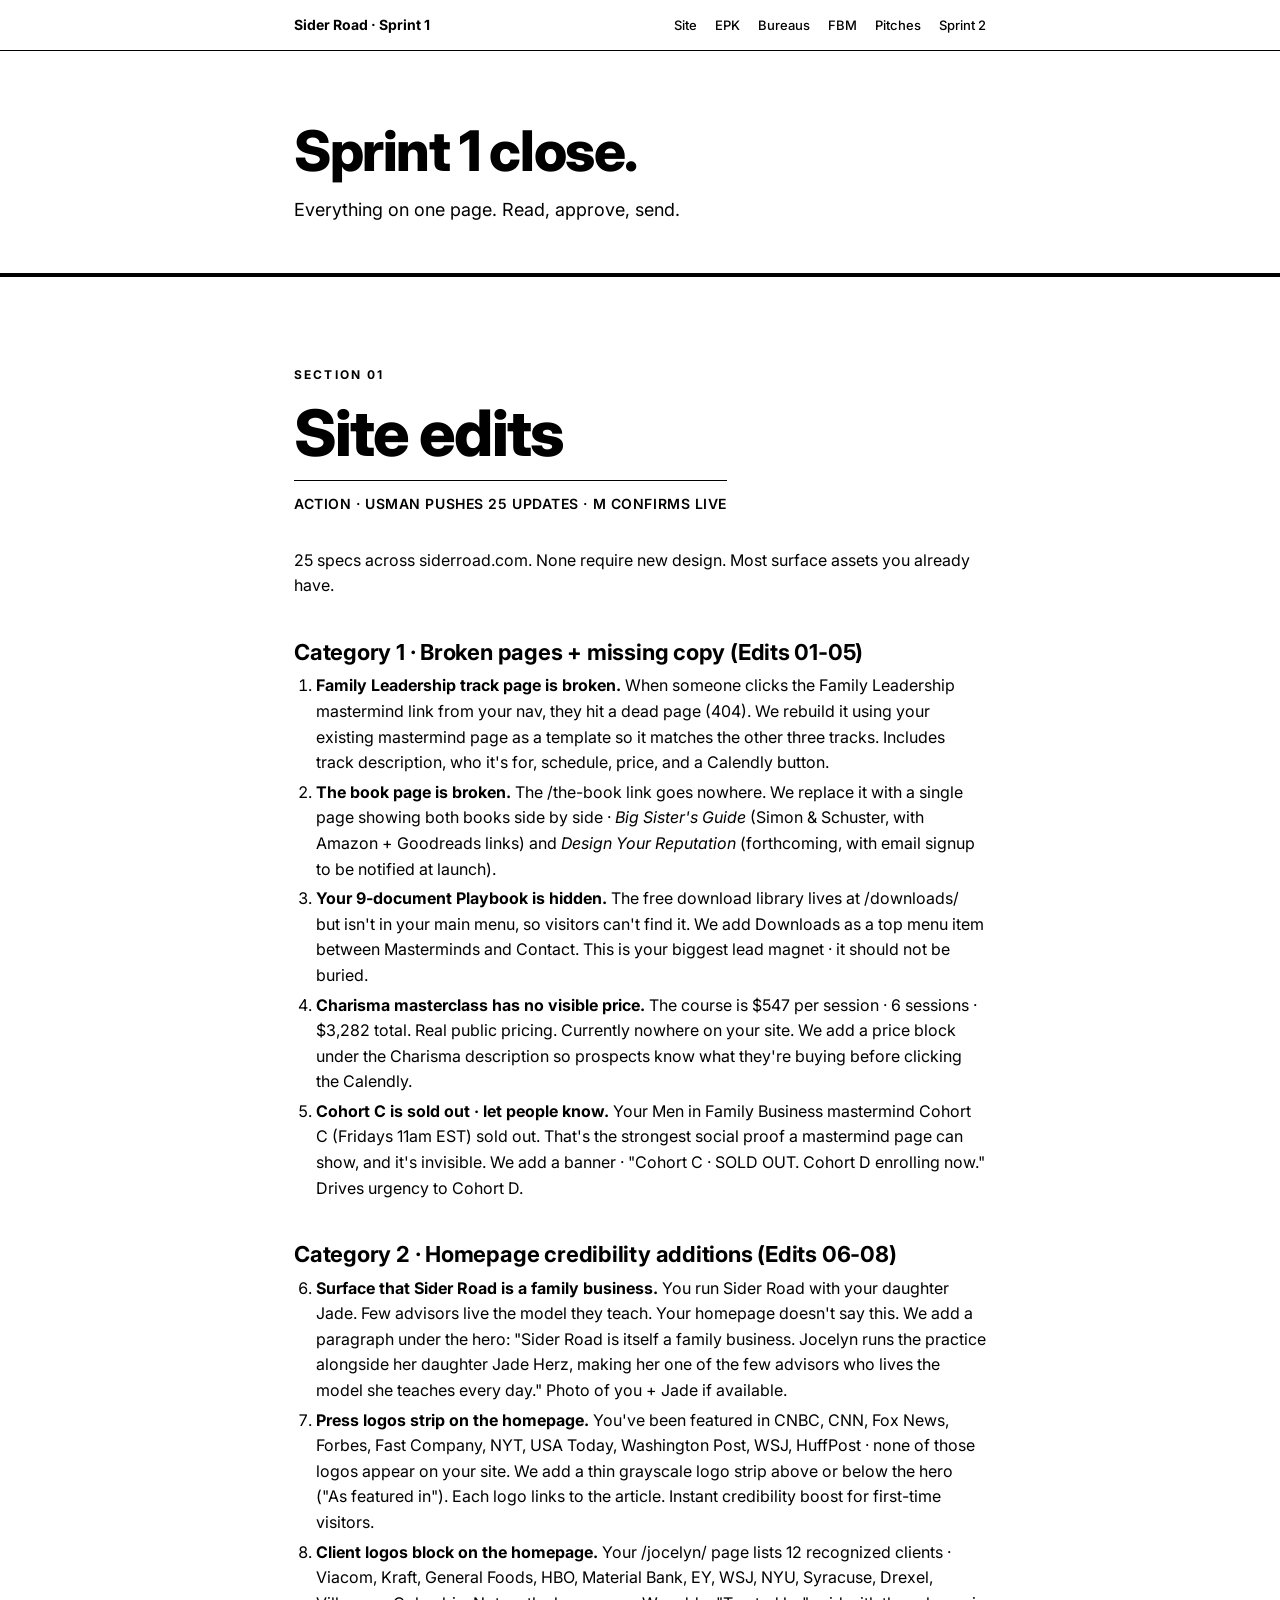
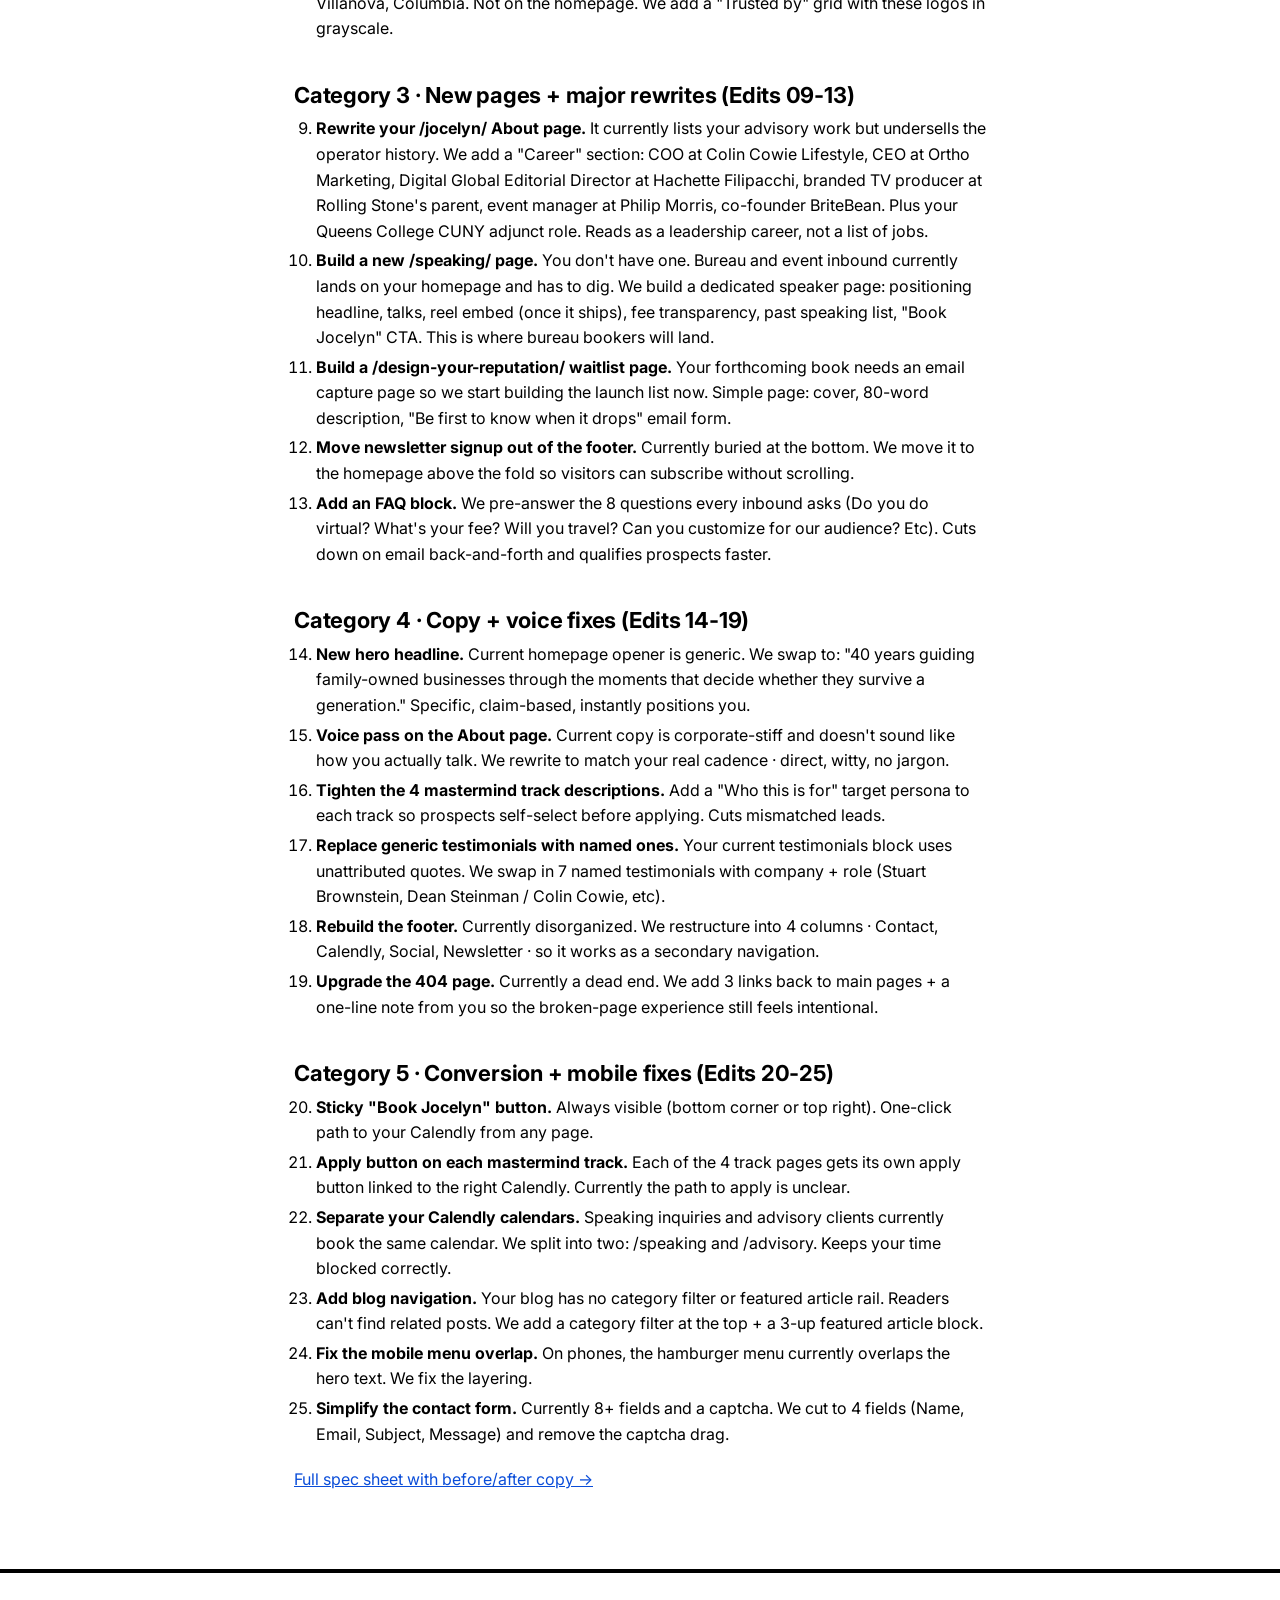
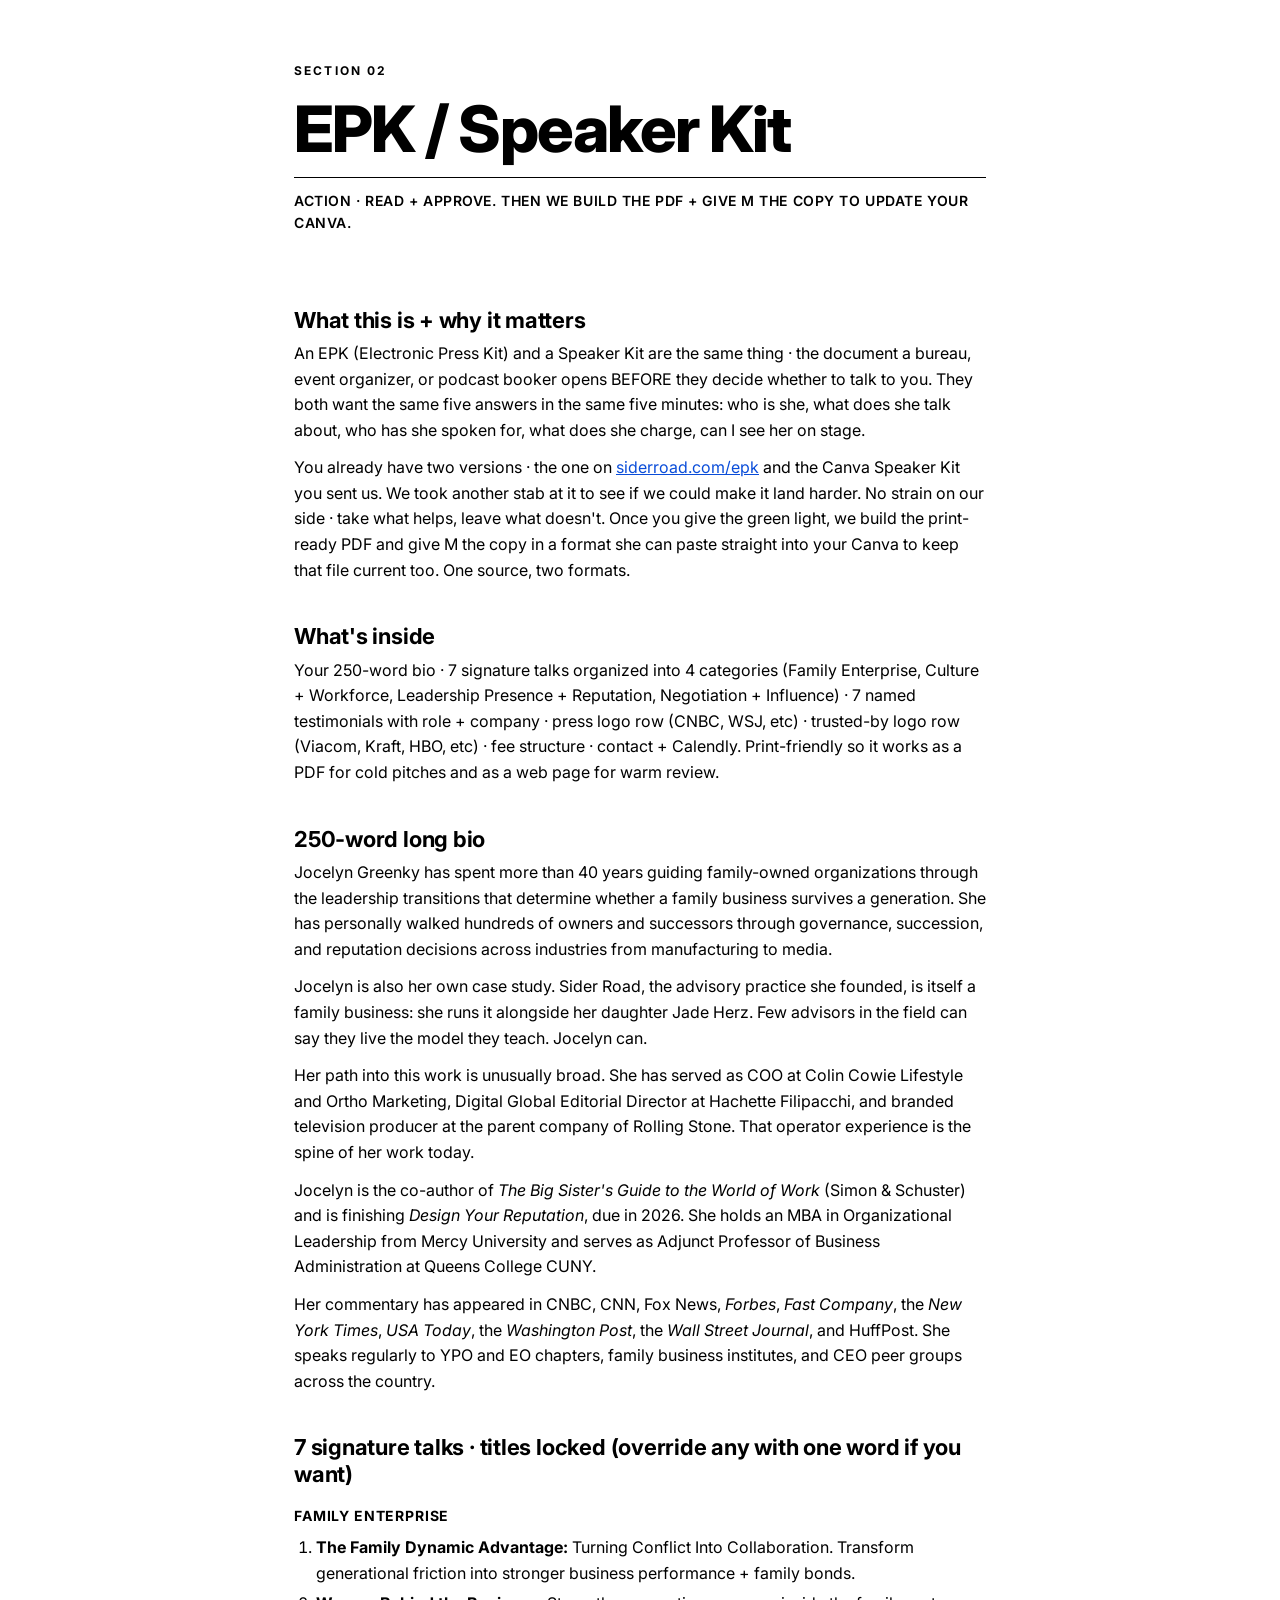
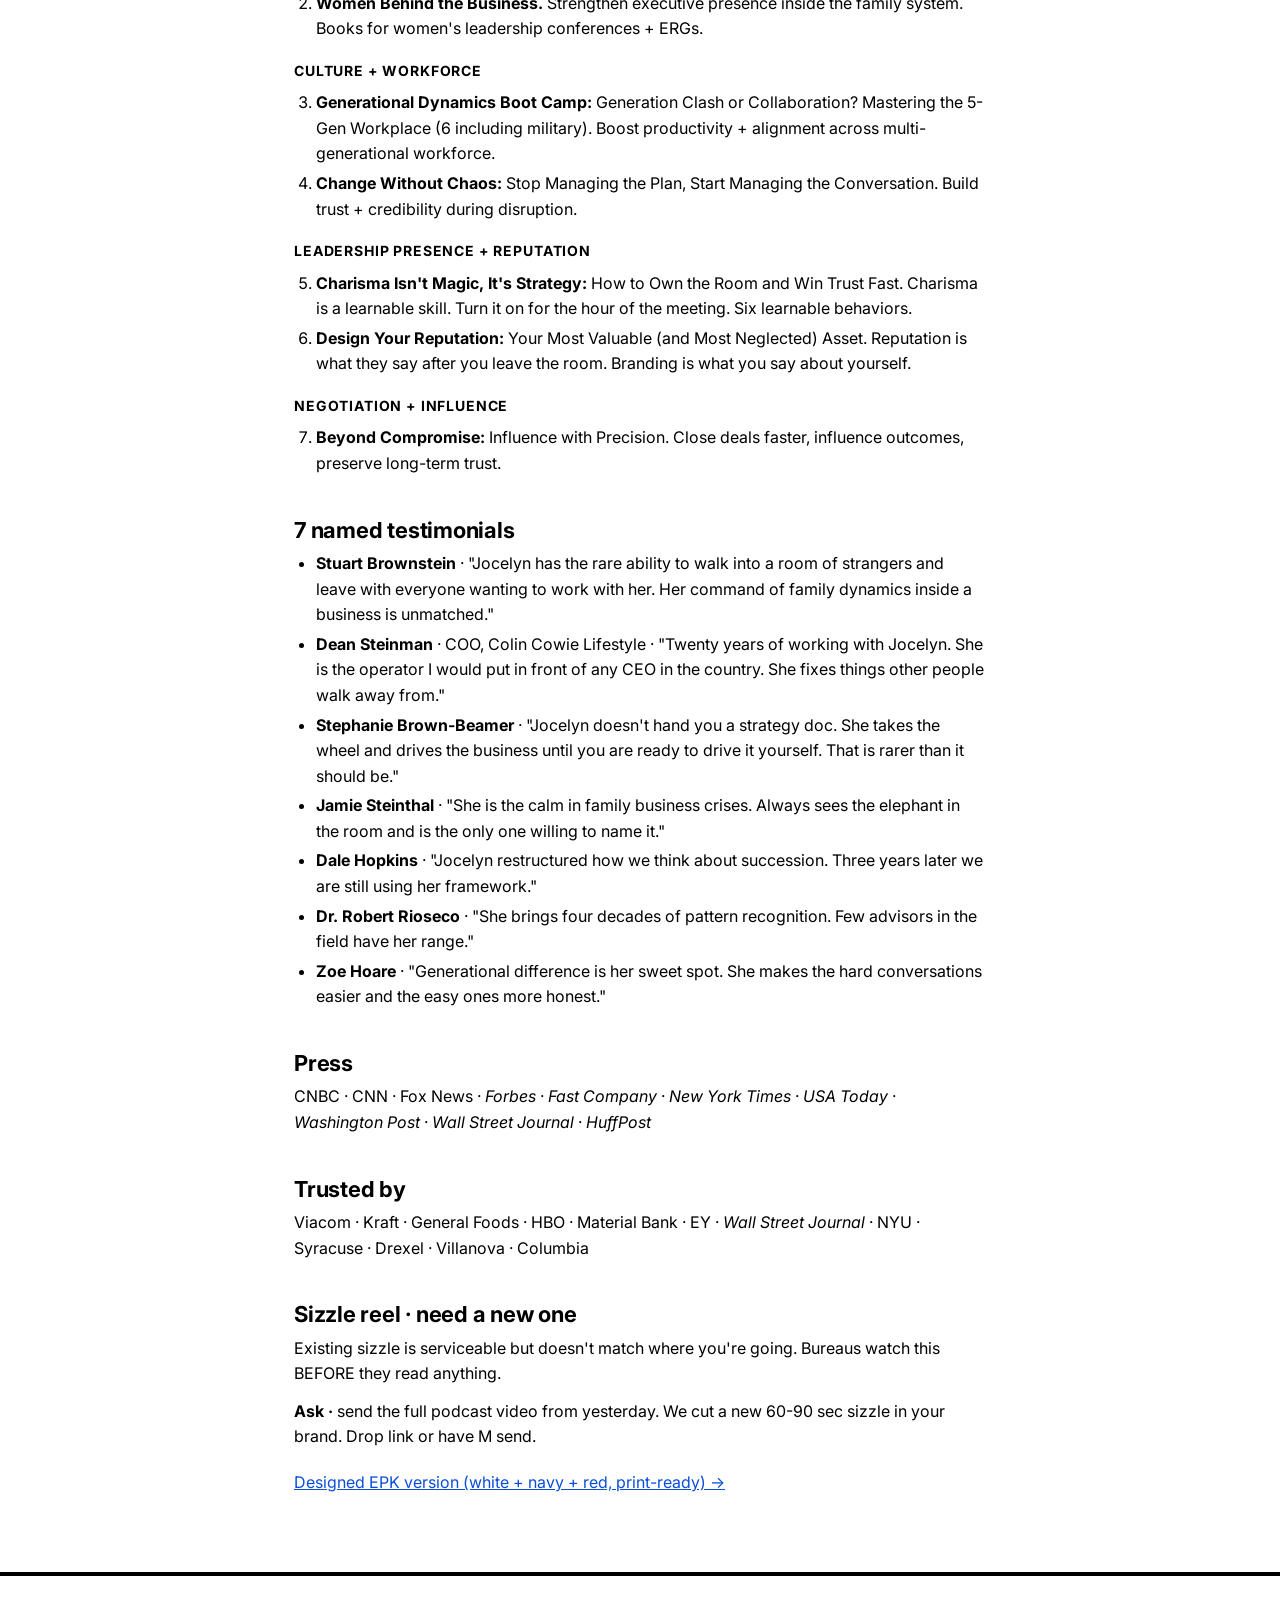
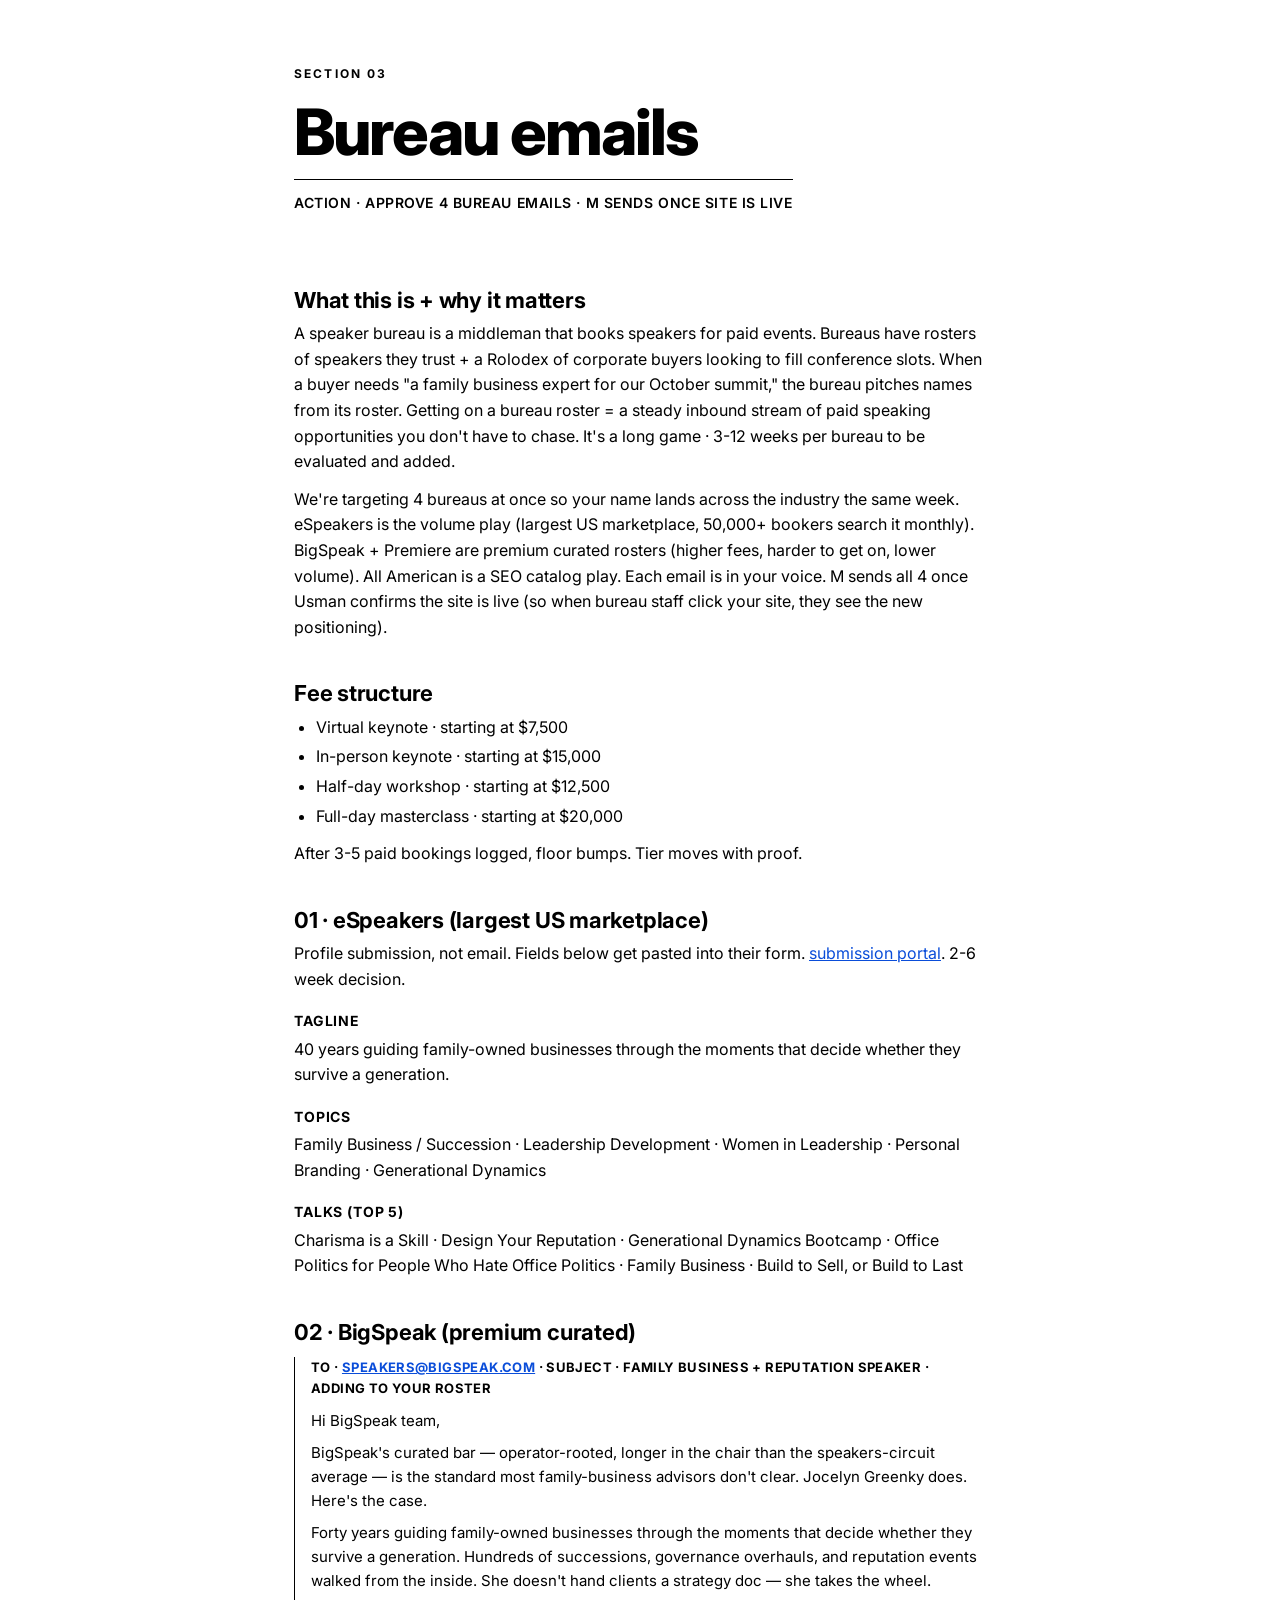
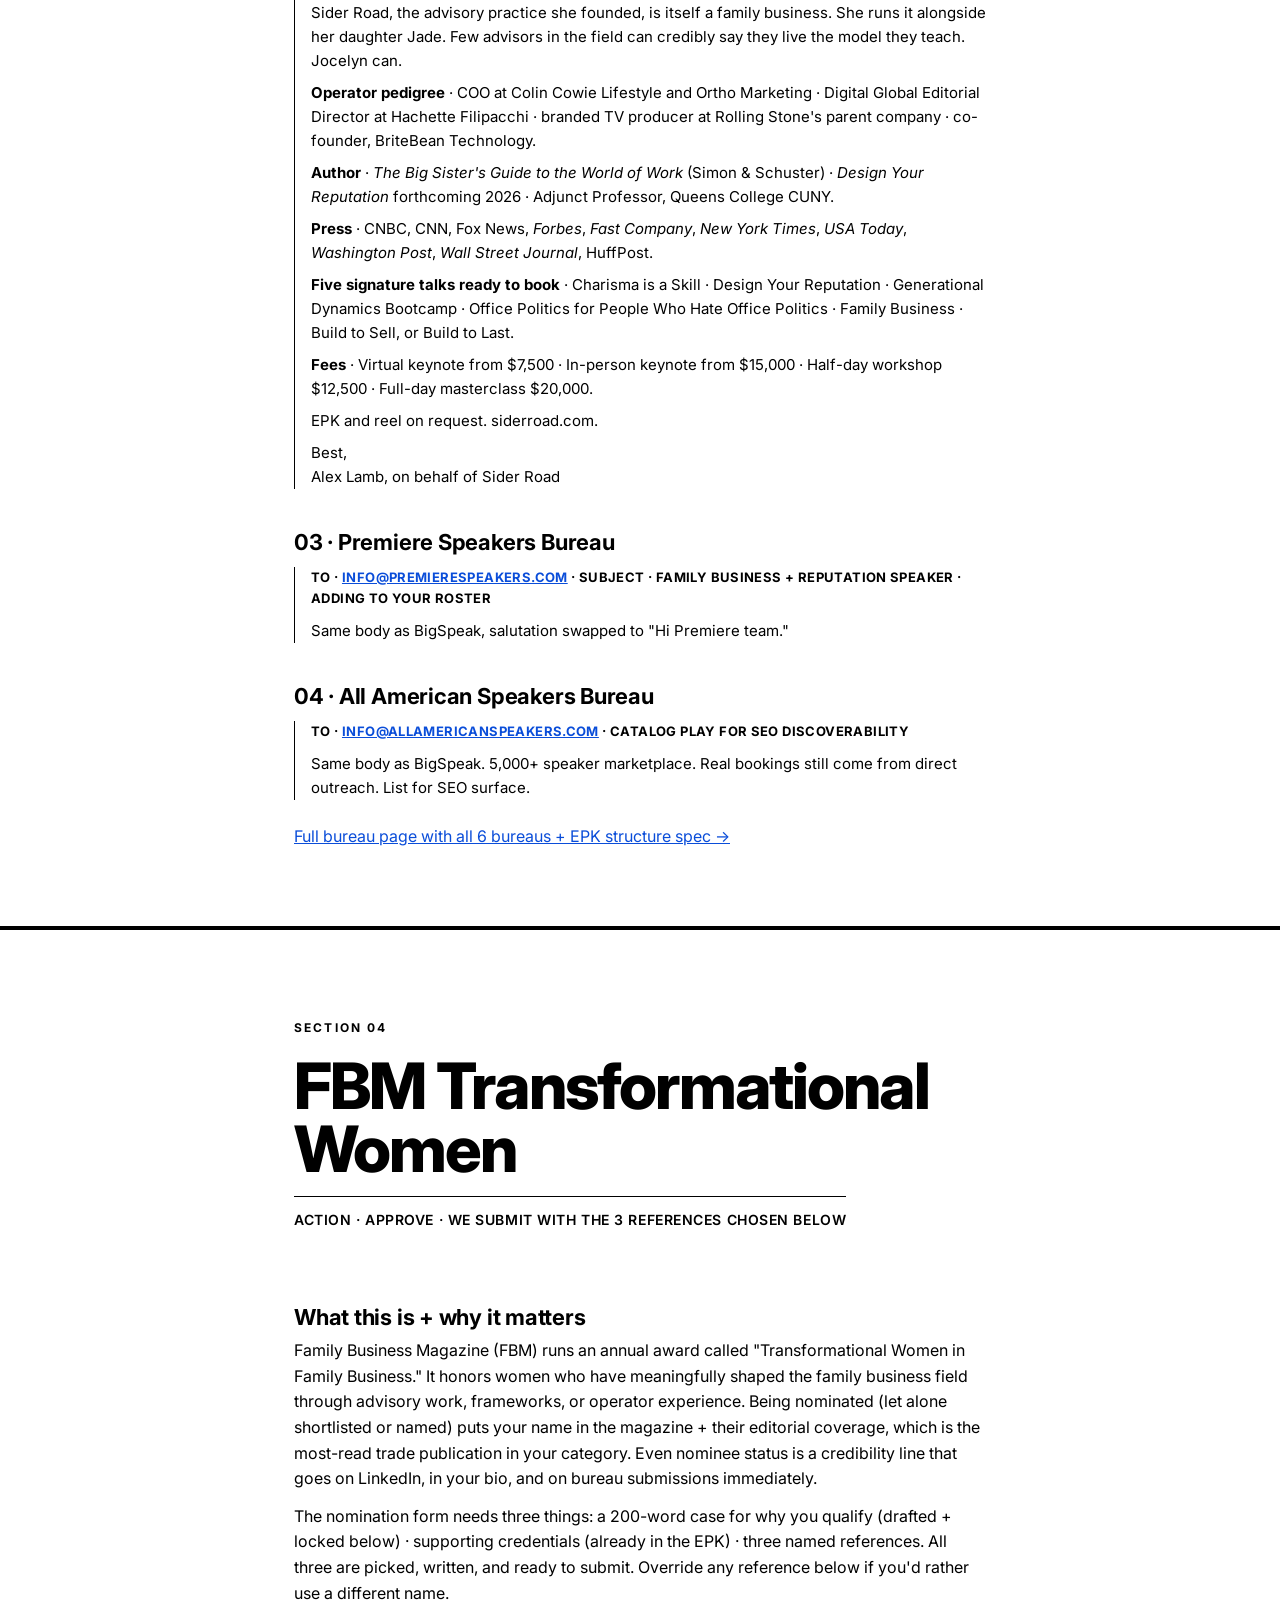
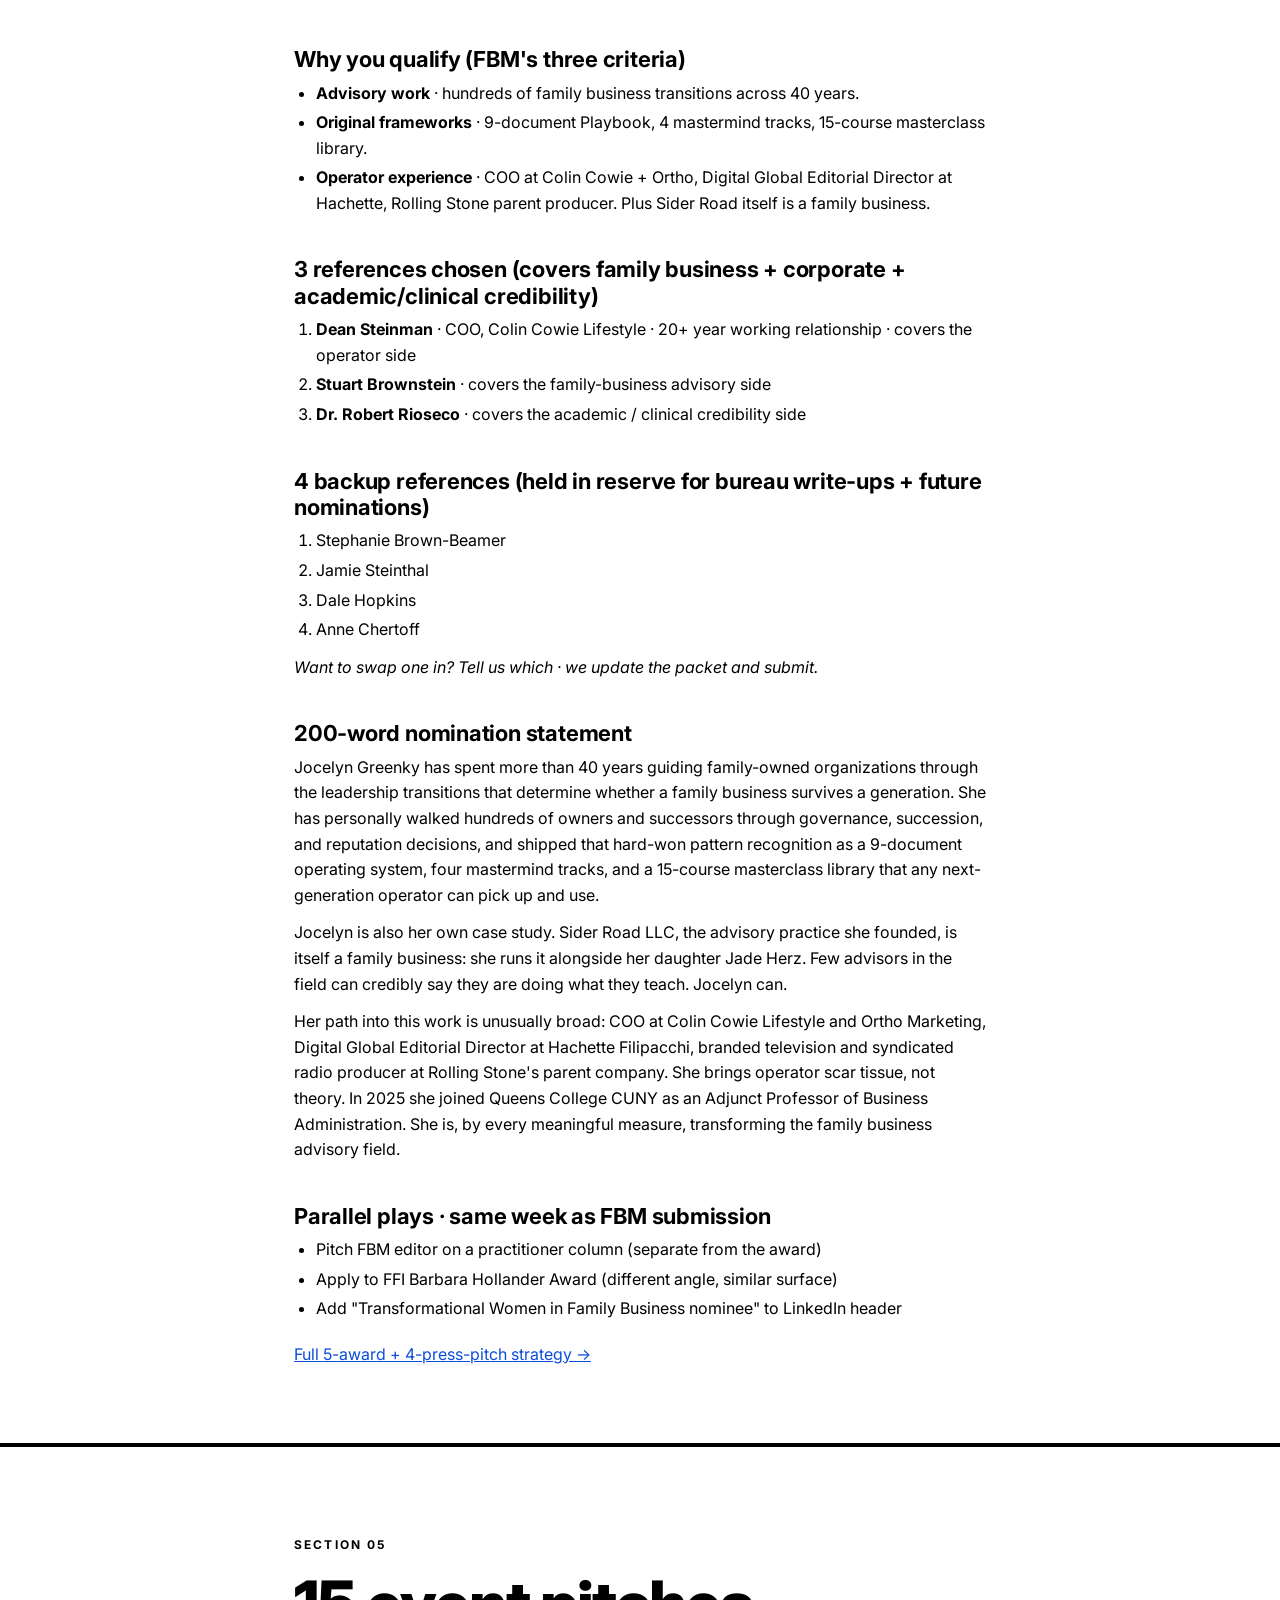
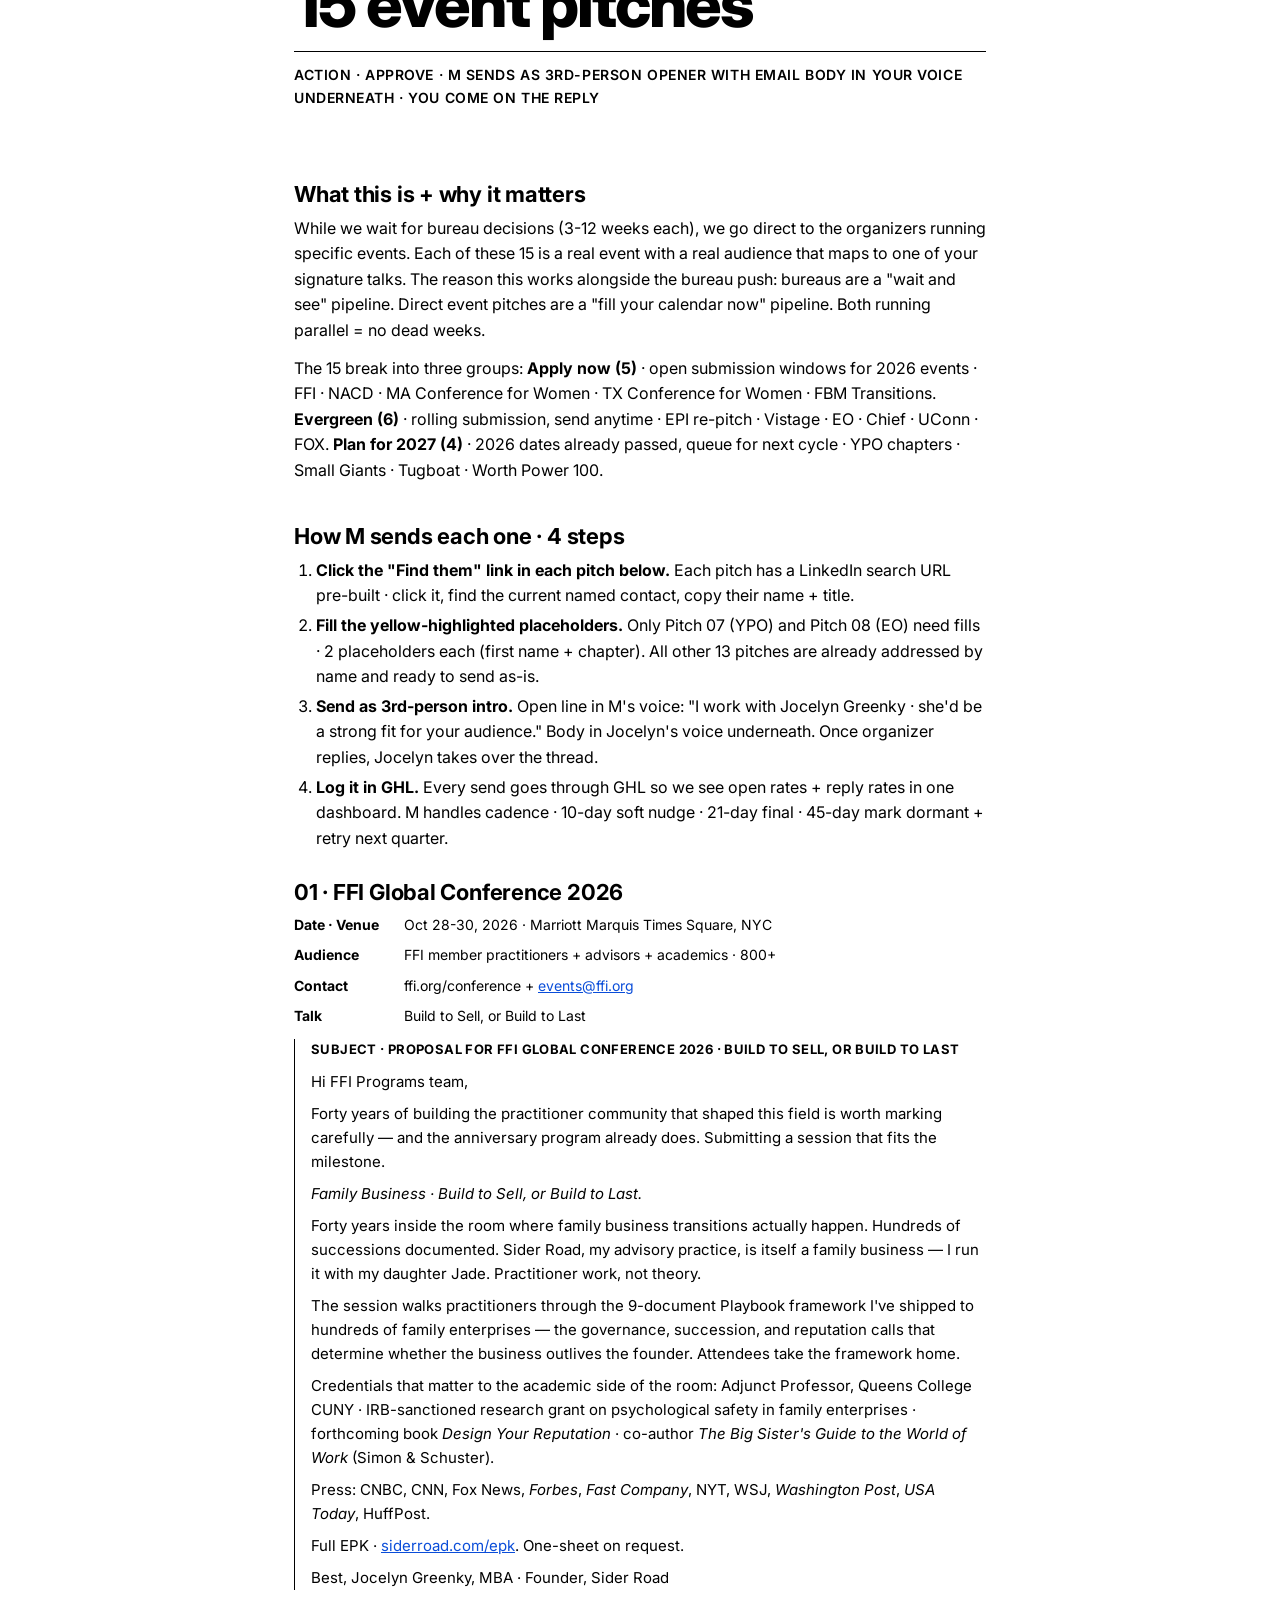
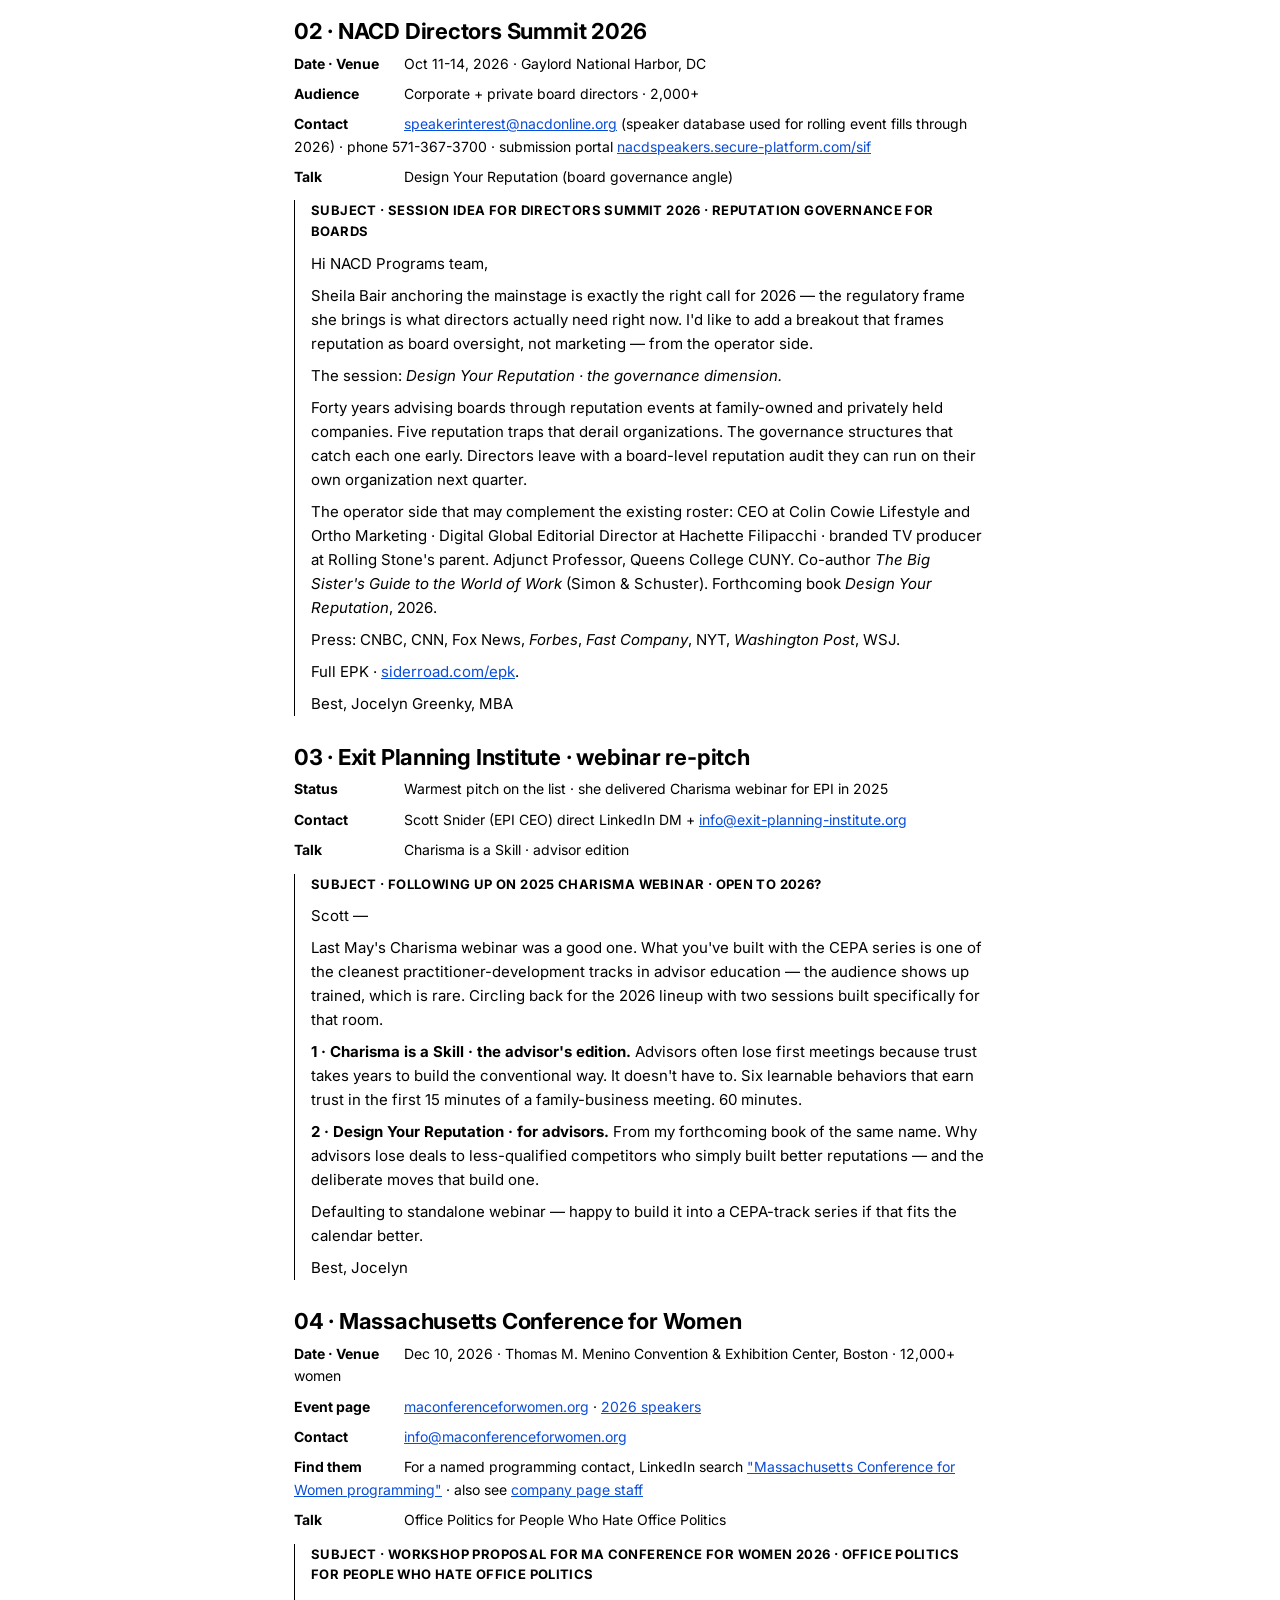
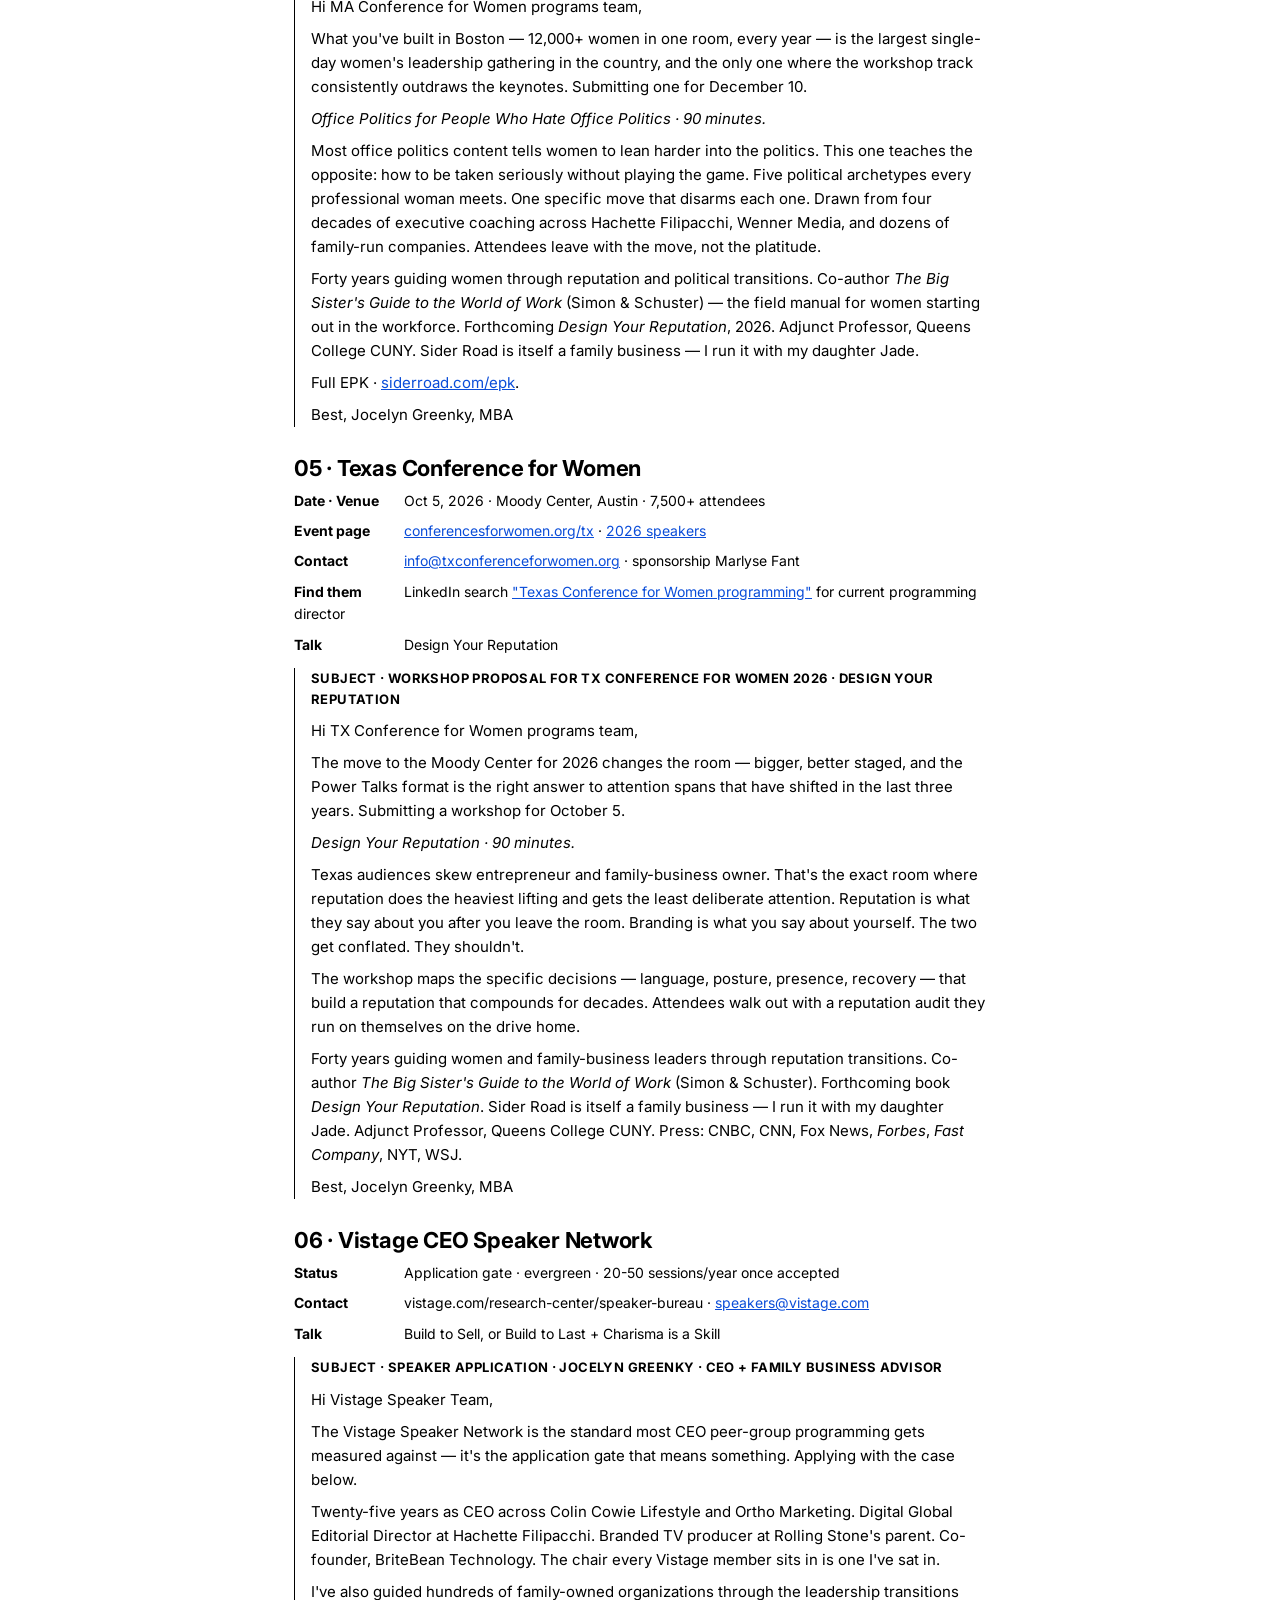
==== index.html @ 5393b2fc "Make doc action-ready · FBM picks 3 refs (Steinman + Brownstein + Rioseco) · talk titles locked not " ====
<!DOCTYPE html>
<html lang="en">
<head>
<meta charset="UTF-8" />
<meta name="viewport" content="width=device-width, initial-scale=1.0" />
<title>Sider Road · Sprint 1</title>
<link rel="preconnect" href="https://fonts.googleapis.com" />
<link rel="preconnect" href="https://fonts.gstatic.com" crossorigin />
<link href="https://fonts.googleapis.com/css2?family=Inter:wght@400;500;600;700;800&display=swap" rel="stylesheet" />
<style>
  * { box-sizing: border-box; margin: 0; padding: 0; }
  html { scroll-behavior: smooth; scroll-padding-top: 70px; }
  body {
    font-family: 'Inter', -apple-system, system-ui, sans-serif;
    color: #000;
    background: #fff;
    line-height: 1.6;
    font-size: 16px;
    -webkit-font-smoothing: antialiased;
  }
  .wrap { max-width: 740px; margin: 0 auto; padding: 0 24px; }
  nav.top {
    position: sticky;
    top: 0;
    background: #fff;
    border-bottom: 1px solid #000;
    padding: 12px 0;
    z-index: 100;
  }
  nav.top .wrap {
    display: flex;
    align-items: center;
    justify-content: space-between;
    gap: 16px;
    flex-wrap: wrap;
  }
  nav.top .logo { font-weight: 700; font-size: 14px; }
  nav.top ul { list-style: none; display: flex; gap: 18px; flex-wrap: wrap; }
  nav.top a { color: #000; text-decoration: none; font-size: 13px; font-weight: 500; }
  nav.top a:hover { text-decoration: underline; }
  header.hero { padding: 72px 0 48px; }
  header.hero h1 {
    font-size: 56px;
    font-weight: 800;
    line-height: 1.02;
    letter-spacing: -0.025em;
    margin-bottom: 16px;
  }
  header.hero p { font-size: 18px; max-width: 580px; }
  section { padding: 88px 0 64px; border-top: 4px solid #000; }
  section .label {
    font-size: 12px;
    font-weight: 700;
    letter-spacing: 0.18em;
    text-transform: uppercase;
    margin-bottom: 18px;
  }
  section > .wrap > h2 {
    font-size: 64px;
    font-weight: 800;
    line-height: 0.98;
    letter-spacing: -0.03em;
    margin-bottom: 16px;
  }
  section .action {
    font-size: 14px;
    font-weight: 600;
    margin-bottom: 32px;
    text-transform: uppercase;
    letter-spacing: 0.04em;
    padding-top: 12px;
    border-top: 1px solid #000;
    display: inline-block;
  }
  section h3 {
    font-size: 22px;
    font-weight: 700;
    line-height: 1.2;
    margin-top: 40px;
    margin-bottom: 8px;
    letter-spacing: -0.01em;
  }
  section h4 {
    font-size: 14px;
    font-weight: 700;
    margin-top: 18px;
    margin-bottom: 4px;
    text-transform: uppercase;
    letter-spacing: 0.06em;
  }
  section p { margin-bottom: 12px; }
  section ul, section ol { margin: 8px 0 12px 22px; }
  section li { margin-bottom: 4px; }
  section a { color: #0a4dd9; text-decoration: underline; }
  section a:hover { color: #062f8a; }
  mark { background: #fff3a3; padding: 2px 6px; font-weight: 700; }
  footer a { color: #0a4dd9; text-decoration: underline; }
  .email {
    margin: 12px 0 24px;
    padding-left: 16px;
    border-left: 1px solid #000;
  }
  .email .sub {
    font-size: 13px;
    font-weight: 700;
    margin-bottom: 10px;
    text-transform: uppercase;
    letter-spacing: 0.03em;
  }
  .email p { font-size: 15px; margin-bottom: 8px; }
  .pitch { margin: 28px 0; }
  .pitch h3 { margin-top: 0; }
  .pitch .meta { font-size: 14px; margin-bottom: 8px; }
  .pitch .meta strong { display: inline-block; min-width: 110px; }
  footer { padding: 40px 0 80px; font-size: 14px; border-top: 1px solid #000; }
  @media (max-width: 600px) {
    header.hero h1 { font-size: 38px; }
    section > .wrap > h2 { font-size: 40px; }
    section { padding: 64px 0 48px; }
    nav.top .wrap { flex-direction: column; align-items: flex-start; }
    nav.top ul { gap: 14px; }
  }
</style>
</head>
<body>

<nav class="top">
  <div class="wrap">
    <div class="logo">Sider Road · Sprint 1</div>
    <ul>
      <li><a href="#site">Site</a></li>
      <li><a href="#epk">EPK</a></li>
      <li><a href="#bureau">Bureaus</a></li>
      <li><a href="#award">FBM</a></li>
      <li><a href="#pitches">Pitches</a></li>
      <li><a href="#sprint2">Sprint 2</a></li>
    </ul>
  </div>
</nav>

<header class="hero">
  <div class="wrap">
    <h1>Sprint 1 close.</h1>
    <p>Everything on one page. Read, approve, send.</p>
  </div>
</header>

<!-- SITE -->
<section id="site">
  <div class="wrap">
    <div class="label">Section 01</div>
    <h2>Site edits</h2>
    <p class="action">Action · Usman pushes 25 updates · M confirms live</p>

    <p>25 specs across siderroad.com. None require new design. Most surface assets you already have.</p>

    <h3>Category 1 · Broken pages + missing copy (Edits 01-05)</h3>
    <ol>
      <li><strong>Family Leadership track page is broken.</strong> When someone clicks the Family Leadership mastermind link from your nav, they hit a dead page (404). We rebuild it using your existing mastermind page as a template so it matches the other three tracks. Includes track description, who it's for, schedule, price, and a Calendly button.</li>
      <li><strong>The book page is broken.</strong> The /the-book link goes nowhere. We replace it with a single page showing both books side by side · <em>Big Sister's Guide</em> (Simon & Schuster, with Amazon + Goodreads links) and <em>Design Your Reputation</em> (forthcoming, with email signup to be notified at launch).</li>
      <li><strong>Your 9-document Playbook is hidden.</strong> The free download library lives at /downloads/ but isn't in your main menu, so visitors can't find it. We add Downloads as a top menu item between Masterminds and Contact. This is your biggest lead magnet · it should not be buried.</li>
      <li><strong>Charisma masterclass has no visible price.</strong> The course is $547 per session · 6 sessions · $3,282 total. Real public pricing. Currently nowhere on your site. We add a price block under the Charisma description so prospects know what they're buying before clicking the Calendly.</li>
      <li><strong>Cohort C is sold out · let people know.</strong> Your Men in Family Business mastermind Cohort C (Fridays 11am EST) sold out. That's the strongest social proof a mastermind page can show, and it's invisible. We add a banner · "Cohort C · SOLD OUT. Cohort D enrolling now." Drives urgency to Cohort D.</li>
    </ol>

    <h3>Category 2 · Homepage credibility additions (Edits 06-08)</h3>
    <ol start="6">
      <li><strong>Surface that Sider Road is a family business.</strong> You run Sider Road with your daughter Jade. Few advisors live the model they teach. Your homepage doesn't say this. We add a paragraph under the hero: "Sider Road is itself a family business. Jocelyn runs the practice alongside her daughter Jade Herz, making her one of the few advisors who lives the model she teaches every day." Photo of you + Jade if available.</li>
      <li><strong>Press logos strip on the homepage.</strong> You've been featured in CNBC, CNN, Fox News, Forbes, Fast Company, NYT, USA Today, Washington Post, WSJ, HuffPost · none of those logos appear on your site. We add a thin grayscale logo strip above or below the hero ("As featured in"). Each logo links to the article. Instant credibility boost for first-time visitors.</li>
      <li><strong>Client logos block on the homepage.</strong> Your /jocelyn/ page lists 12 recognized clients · Viacom, Kraft, General Foods, HBO, Material Bank, EY, WSJ, NYU, Syracuse, Drexel, Villanova, Columbia. Not on the homepage. We add a "Trusted by" grid with these logos in grayscale.</li>
    </ol>

    <h3>Category 3 · New pages + major rewrites (Edits 09-13)</h3>
    <ol start="9">
      <li><strong>Rewrite your /jocelyn/ About page.</strong> It currently lists your advisory work but undersells the operator history. We add a "Career" section: COO at Colin Cowie Lifestyle, CEO at Ortho Marketing, Digital Global Editorial Director at Hachette Filipacchi, branded TV producer at Rolling Stone's parent, event manager at Philip Morris, co-founder BriteBean. Plus your Queens College CUNY adjunct role. Reads as a leadership career, not a list of jobs.</li>
      <li><strong>Build a new /speaking/ page.</strong> You don't have one. Bureau and event inbound currently lands on your homepage and has to dig. We build a dedicated speaker page: positioning headline, talks, reel embed (once it ships), fee transparency, past speaking list, "Book Jocelyn" CTA. This is where bureau bookers will land.</li>
      <li><strong>Build a /design-your-reputation/ waitlist page.</strong> Your forthcoming book needs an email capture page so we start building the launch list now. Simple page: cover, 80-word description, "Be first to know when it drops" email form.</li>
      <li><strong>Move newsletter signup out of the footer.</strong> Currently buried at the bottom. We move it to the homepage above the fold so visitors can subscribe without scrolling.</li>
      <li><strong>Add an FAQ block.</strong> We pre-answer the 8 questions every inbound asks (Do you do virtual? What's your fee? Will you travel? Can you customize for our audience? Etc). Cuts down on email back-and-forth and qualifies prospects faster.</li>
    </ol>

    <h3>Category 4 · Copy + voice fixes (Edits 14-19)</h3>
    <ol start="14">
      <li><strong>New hero headline.</strong> Current homepage opener is generic. We swap to: "40 years guiding family-owned businesses through the moments that decide whether they survive a generation." Specific, claim-based, instantly positions you.</li>
      <li><strong>Voice pass on the About page.</strong> Current copy is corporate-stiff and doesn't sound like how you actually talk. We rewrite to match your real cadence · direct, witty, no jargon.</li>
      <li><strong>Tighten the 4 mastermind track descriptions.</strong> Add a "Who this is for" target persona to each track so prospects self-select before applying. Cuts mismatched leads.</li>
      <li><strong>Replace generic testimonials with named ones.</strong> Your current testimonials block uses unattributed quotes. We swap in 7 named testimonials with company + role (Stuart Brownstein, Dean Steinman / Colin Cowie, etc).</li>
      <li><strong>Rebuild the footer.</strong> Currently disorganized. We restructure into 4 columns · Contact, Calendly, Social, Newsletter · so it works as a secondary navigation.</li>
      <li><strong>Upgrade the 404 page.</strong> Currently a dead end. We add 3 links back to main pages + a one-line note from you so the broken-page experience still feels intentional.</li>
    </ol>

    <h3>Category 5 · Conversion + mobile fixes (Edits 20-25)</h3>
    <ol start="20">
      <li><strong>Sticky "Book Jocelyn" button.</strong> Always visible (bottom corner or top right). One-click path to your Calendly from any page.</li>
      <li><strong>Apply button on each mastermind track.</strong> Each of the 4 track pages gets its own apply button linked to the right Calendly. Currently the path to apply is unclear.</li>
      <li><strong>Separate your Calendly calendars.</strong> Speaking inquiries and advisory clients currently book the same calendar. We split into two: /speaking and /advisory. Keeps your time blocked correctly.</li>
      <li><strong>Add blog navigation.</strong> Your blog has no category filter or featured article rail. Readers can't find related posts. We add a category filter at the top + a 3-up featured article block.</li>
      <li><strong>Fix the mobile menu overlap.</strong> On phones, the hamburger menu currently overlaps the hero text. We fix the layering.</li>
      <li><strong>Simplify the contact form.</strong> Currently 8+ fields and a captcha. We cut to 4 fields (Name, Email, Subject, Message) and remove the captcha drag.</li>
    </ol>

    <p style="margin-top: 20px;"><a href="01_site_edits.html">Full spec sheet with before/after copy →</a></p>
  </div>
</section>

<!-- EPK -->
<section id="epk">
  <div class="wrap">
    <div class="label">Section 02</div>
    <h2>EPK / Speaker Kit</h2>
    <p class="action">Action · read + approve. Then we build the PDF + give M the copy to update your Canva.</p>

    <h3>What this is + why it matters</h3>
    <p>An EPK (Electronic Press Kit) and a Speaker Kit are the same thing · the document a bureau, event organizer, or podcast booker opens BEFORE they decide whether to talk to you. They both want the same five answers in the same five minutes: who is she, what does she talk about, who has she spoken for, what does she charge, can I see her on stage.</p>
    <p>You already have two versions · the one on <a href="https://siderroad.com/epk" target="_blank" rel="noopener">siderroad.com/epk</a> and the Canva Speaker Kit you sent us. We took another stab at it to see if we could make it land harder. No strain on our side · take what helps, leave what doesn't. Once you give the green light, we build the print-ready PDF and give M the copy in a format she can paste straight into your Canva to keep that file current too. One source, two formats.</p>

    <h3>What's inside</h3>
    <p>Your 250-word bio · 7 signature talks organized into 4 categories (Family Enterprise, Culture + Workforce, Leadership Presence + Reputation, Negotiation + Influence) · 7 named testimonials with role + company · press logo row (CNBC, WSJ, etc) · trusted-by logo row (Viacom, Kraft, HBO, etc) · fee structure · contact + Calendly. Print-friendly so it works as a PDF for cold pitches and as a web page for warm review.</p>

    <h3>250-word long bio</h3>
    <p>Jocelyn Greenky has spent more than 40 years guiding family-owned organizations through the leadership transitions that determine whether a family business survives a generation. She has personally walked hundreds of owners and successors through governance, succession, and reputation decisions across industries from manufacturing to media.</p>
    <p>Jocelyn is also her own case study. Sider Road, the advisory practice she founded, is itself a family business: she runs it alongside her daughter Jade Herz. Few advisors in the field can say they live the model they teach. Jocelyn can.</p>
    <p>Her path into this work is unusually broad. She has served as COO at Colin Cowie Lifestyle and Ortho Marketing, Digital Global Editorial Director at Hachette Filipacchi, and branded television producer at the parent company of Rolling Stone. That operator experience is the spine of her work today.</p>
    <p>Jocelyn is the co-author of <em>The Big Sister's Guide to the World of Work</em> (Simon &amp; Schuster) and is finishing <em>Design Your Reputation</em>, due in 2026. She holds an MBA in Organizational Leadership from Mercy University and serves as Adjunct Professor of Business Administration at Queens College CUNY.</p>
    <p>Her commentary has appeared in CNBC, CNN, Fox News, <em>Forbes</em>, <em>Fast Company</em>, the <em>New York Times</em>, <em>USA Today</em>, the <em>Washington Post</em>, the <em>Wall Street Journal</em>, and HuffPost. She speaks regularly to YPO and EO chapters, family business institutes, and CEO peer groups across the country.</p>

    <h3>7 signature talks · titles locked (override any with one word if you want)</h3>

    <h4>Family Enterprise</h4>
    <ol>
      <li><strong>The Family Dynamic Advantage:</strong> Turning Conflict Into Collaboration. Transform generational friction into stronger business performance + family bonds.</li>
      <li><strong>Women Behind the Business.</strong> Strengthen executive presence inside the family system. Books for women's leadership conferences + ERGs.</li>
    </ol>

    <h4>Culture + Workforce</h4>
    <ol start="3">
      <li><strong>Generational Dynamics Boot Camp:</strong> Generation Clash or Collaboration? Mastering the 5-Gen Workplace (6 including military). Boost productivity + alignment across multi-generational workforce.</li>
      <li><strong>Change Without Chaos:</strong> Stop Managing the Plan, Start Managing the Conversation. Build trust + credibility during disruption.</li>
    </ol>

    <h4>Leadership Presence + Reputation</h4>
    <ol start="5">
      <li><strong>Charisma Isn't Magic, It's Strategy:</strong> How to Own the Room and Win Trust Fast. Charisma is a learnable skill. Turn it on for the hour of the meeting. Six learnable behaviors.</li>
      <li><strong>Design Your Reputation:</strong> Your Most Valuable (and Most Neglected) Asset. Reputation is what they say after you leave the room. Branding is what you say about yourself.</li>
    </ol>

    <h4>Negotiation + Influence</h4>
    <ol start="7">
      <li><strong>Beyond Compromise:</strong> Influence with Precision. Close deals faster, influence outcomes, preserve long-term trust.</li>
    </ol>

    <h3>7 named testimonials</h3>
    <ul>
      <li><strong>Stuart Brownstein</strong> · "Jocelyn has the rare ability to walk into a room of strangers and leave with everyone wanting to work with her. Her command of family dynamics inside a business is unmatched."</li>
      <li><strong>Dean Steinman</strong> · COO, Colin Cowie Lifestyle · "Twenty years of working with Jocelyn. She is the operator I would put in front of any CEO in the country. She fixes things other people walk away from."</li>
      <li><strong>Stephanie Brown-Beamer</strong> · "Jocelyn doesn't hand you a strategy doc. She takes the wheel and drives the business until you are ready to drive it yourself. That is rarer than it should be."</li>
      <li><strong>Jamie Steinthal</strong> · "She is the calm in family business crises. Always sees the elephant in the room and is the only one willing to name it."</li>
      <li><strong>Dale Hopkins</strong> · "Jocelyn restructured how we think about succession. Three years later we are still using her framework."</li>
      <li><strong>Dr. Robert Rioseco</strong> · "She brings four decades of pattern recognition. Few advisors in the field have her range."</li>
      <li><strong>Zoe Hoare</strong> · "Generational difference is her sweet spot. She makes the hard conversations easier and the easy ones more honest."</li>
    </ul>

    <h3>Press</h3>
    <p>CNBC · CNN · Fox News · <em>Forbes</em> · <em>Fast Company</em> · <em>New York Times</em> · <em>USA Today</em> · <em>Washington Post</em> · <em>Wall Street Journal</em> · <em>HuffPost</em></p>

    <h3>Trusted by</h3>
    <p>Viacom · Kraft · General Foods · HBO · Material Bank · EY · <em>Wall Street Journal</em> · NYU · Syracuse · Drexel · Villanova · Columbia</p>

    <h3>Sizzle reel · need a new one</h3>
    <p>Existing sizzle is serviceable but doesn't match where you're going. Bureaus watch this BEFORE they read anything.</p>
    <p><strong>Ask · </strong> send the full podcast video from yesterday. We cut a new 60-90 sec sizzle in your brand. Drop link or have M send.</p>

    <p style="margin-top: 20px;"><a href="07_epk.html">Designed EPK version (white + navy + red, print-ready) →</a></p>
  </div>
</section>

<!-- BUREAU -->
<section id="bureau">
  <div class="wrap">
    <div class="label">Section 03</div>
    <h2>Bureau emails</h2>
    <p class="action">Action · approve 4 bureau emails · M sends once site is live</p>

    <h3>What this is + why it matters</h3>
    <p>A speaker bureau is a middleman that books speakers for paid events. Bureaus have rosters of speakers they trust + a Rolodex of corporate buyers looking to fill conference slots. When a buyer needs "a family business expert for our October summit," the bureau pitches names from its roster. Getting on a bureau roster = a steady inbound stream of paid speaking opportunities you don't have to chase. It's a long game · 3-12 weeks per bureau to be evaluated and added.</p>
    <p>We're targeting 4 bureaus at once so your name lands across the industry the same week. eSpeakers is the volume play (largest US marketplace, 50,000+ bookers search it monthly). BigSpeak + Premiere are premium curated rosters (higher fees, harder to get on, lower volume). All American is a SEO catalog play. Each email is in your voice. M sends all 4 once Usman confirms the site is live (so when bureau staff click your site, they see the new positioning).</p>

    <h3>Fee structure</h3>
    <ul>
      <li>Virtual keynote · starting at $7,500</li>
      <li>In-person keynote · starting at $15,000</li>
      <li>Half-day workshop · starting at $12,500</li>
      <li>Full-day masterclass · starting at $20,000</li>
    </ul>
    <p>After 3-5 paid bookings logged, floor bumps. Tier moves with proof.</p>

    <h3>01 · eSpeakers (largest US marketplace)</h3>
    <p>Profile submission, not email. Fields below get pasted into their form. <a href="https://www.espeakers.com/signup/speaker" target="_blank" rel="noopener">submission portal</a>. 2-6 week decision.</p>
    <h4>Tagline</h4>
    <p>40 years guiding family-owned businesses through the moments that decide whether they survive a generation.</p>
    <h4>Topics</h4>
    <p>Family Business / Succession · Leadership Development · Women in Leadership · Personal Branding · Generational Dynamics</p>
    <h4>Talks (top 5)</h4>
    <p>Charisma is a Skill · Design Your Reputation · Generational Dynamics Bootcamp · Office Politics for People Who Hate Office Politics · Family Business · Build to Sell, or Build to Last</p>

    <h3>02 · BigSpeak (premium curated)</h3>
    <div class="email">
      <div class="sub">To · <a href="mailto:speakers@bigspeak.com">speakers@bigspeak.com</a> · Subject · Family business + reputation speaker · adding to your roster</div>
      <p>Hi BigSpeak team,</p>
      <p>BigSpeak's curated bar — operator-rooted, longer in the chair than the speakers-circuit average — is the standard most family-business advisors don't clear. Jocelyn Greenky does. Here's the case.</p>
      <p>Forty years guiding family-owned businesses through the moments that decide whether they survive a generation. Hundreds of successions, governance overhauls, and reputation events walked from the inside. She doesn't hand clients a strategy doc — she takes the wheel.</p>
      <p>Sider Road, the advisory practice she founded, is itself a family business. She runs it alongside her daughter Jade. Few advisors in the field can credibly say they live the model they teach. Jocelyn can.</p>
      <p><strong>Operator pedigree</strong> · COO at Colin Cowie Lifestyle and Ortho Marketing · Digital Global Editorial Director at Hachette Filipacchi · branded TV producer at Rolling Stone's parent company · co-founder, BriteBean Technology.</p>
      <p><strong>Author</strong> · <em>The Big Sister's Guide to the World of Work</em> (Simon &amp; Schuster) · <em>Design Your Reputation</em> forthcoming 2026 · Adjunct Professor, Queens College CUNY.</p>
      <p><strong>Press</strong> · CNBC, CNN, Fox News, <em>Forbes</em>, <em>Fast Company</em>, <em>New York Times</em>, <em>USA Today</em>, <em>Washington Post</em>, <em>Wall Street Journal</em>, HuffPost.</p>
      <p><strong>Five signature talks ready to book</strong> · Charisma is a Skill · Design Your Reputation · Generational Dynamics Bootcamp · Office Politics for People Who Hate Office Politics · Family Business · Build to Sell, or Build to Last.</p>
      <p><strong>Fees</strong> · Virtual keynote from $7,500 · In-person keynote from $15,000 · Half-day workshop $12,500 · Full-day masterclass $20,000.</p>
      <p>EPK and reel on request. siderroad.com.</p>
      <p>Best,<br />Alex Lamb, on behalf of Sider Road</p>
    </div>

    <h3>03 · Premiere Speakers Bureau</h3>
    <div class="email">
      <div class="sub">To · <a href="mailto:info@premierespeakers.com">info@premierespeakers.com</a> · Subject · Family business + reputation speaker · adding to your roster</div>
      <p>Same body as BigSpeak, salutation swapped to "Hi Premiere team."</p>
    </div>

    <h3>04 · All American Speakers Bureau</h3>
    <div class="email">
      <div class="sub">To · <a href="mailto:info@allamericanspeakers.com">info@allamericanspeakers.com</a> · catalog play for SEO discoverability</div>
      <p>Same body as BigSpeak. 5,000+ speaker marketplace. Real bookings still come from direct outreach. List for SEO surface.</p>
    </div>

    <p style="margin-top: 20px;"><a href="02_bureau_submissions.html">Full bureau page with all 6 bureaus + EPK structure spec →</a></p>
  </div>
</section>

<!-- AWARD -->
<section id="award">
  <div class="wrap">
    <div class="label">Section 04</div>
    <h2>FBM Transformational Women</h2>
    <p class="action">Action · approve · we submit with the 3 references chosen below</p>

    <h3>What this is + why it matters</h3>
    <p>Family Business Magazine (FBM) runs an annual award called "Transformational Women in Family Business." It honors women who have meaningfully shaped the family business field through advisory work, frameworks, or operator experience. Being nominated (let alone shortlisted or named) puts your name in the magazine + their editorial coverage, which is the most-read trade publication in your category. Even nominee status is a credibility line that goes on LinkedIn, in your bio, and on bureau submissions immediately.</p>
    <p>The nomination form needs three things: a 200-word case for why you qualify (drafted + locked below) · supporting credentials (already in the EPK) · three named references. All three are picked, written, and ready to submit. Override any reference below if you'd rather use a different name.</p>

    <h3>Why you qualify (FBM's three criteria)</h3>
    <ul>
      <li><strong>Advisory work</strong> · hundreds of family business transitions across 40 years.</li>
      <li><strong>Original frameworks</strong> · 9-document Playbook, 4 mastermind tracks, 15-course masterclass library.</li>
      <li><strong>Operator experience</strong> · COO at Colin Cowie + Ortho, Digital Global Editorial Director at Hachette, Rolling Stone parent producer. Plus Sider Road itself is a family business.</li>
    </ul>

    <h3>3 references chosen (covers family business + corporate + academic/clinical credibility)</h3>
    <ol>
      <li><strong>Dean Steinman</strong> · COO, Colin Cowie Lifestyle · 20+ year working relationship · covers the operator side</li>
      <li><strong>Stuart Brownstein</strong> · covers the family-business advisory side</li>
      <li><strong>Dr. Robert Rioseco</strong> · covers the academic / clinical credibility side</li>
    </ol>

    <h3>4 backup references (held in reserve for bureau write-ups + future nominations)</h3>
    <ol>
      <li>Stephanie Brown-Beamer</li>
      <li>Jamie Steinthal</li>
      <li>Dale Hopkins</li>
      <li>Anne Chertoff</li>
    </ol>
    <p><em>Want to swap one in? Tell us which · we update the packet and submit.</em></p>

    <h3>200-word nomination statement</h3>
    <p>Jocelyn Greenky has spent more than 40 years guiding family-owned organizations through the leadership transitions that determine whether a family business survives a generation. She has personally walked hundreds of owners and successors through governance, succession, and reputation decisions, and shipped that hard-won pattern recognition as a 9-document operating system, four mastermind tracks, and a 15-course masterclass library that any next-generation operator can pick up and use.</p>
    <p>Jocelyn is also her own case study. Sider Road LLC, the advisory practice she founded, is itself a family business: she runs it alongside her daughter Jade Herz. Few advisors in the field can credibly say they are doing what they teach. Jocelyn can.</p>
    <p>Her path into this work is unusually broad: COO at Colin Cowie Lifestyle and Ortho Marketing, Digital Global Editorial Director at Hachette Filipacchi, branded television and syndicated radio producer at Rolling Stone's parent company. She brings operator scar tissue, not theory. In 2025 she joined Queens College CUNY as an Adjunct Professor of Business Administration. She is, by every meaningful measure, transforming the family business advisory field.</p>

    <h3>Parallel plays · same week as FBM submission</h3>
    <ul>
      <li>Pitch FBM editor on a practitioner column (separate from the award)</li>
      <li>Apply to FFI Barbara Hollander Award (different angle, similar surface)</li>
      <li>Add "Transformational Women in Family Business nominee" to LinkedIn header</li>
    </ul>

    <p style="margin-top: 20px;"><a href="04_award_nomination.html">Full 5-award + 4-press-pitch strategy →</a></p>
  </div>
</section>

<!-- PITCHES -->
<section id="pitches">
  <div class="wrap">
    <div class="label">Section 05</div>
    <h2>15 event pitches</h2>
    <p class="action">Action · approve · M sends as 3rd-person opener with email body in your voice underneath · you come on the reply</p>

    <h3>What this is + why it matters</h3>
    <p>While we wait for bureau decisions (3-12 weeks each), we go direct to the organizers running specific events. Each of these 15 is a real event with a real audience that maps to one of your signature talks. The reason this works alongside the bureau push: bureaus are a "wait and see" pipeline. Direct event pitches are a "fill your calendar now" pipeline. Both running parallel = no dead weeks.</p>
    <p>The 15 break into three groups: <strong>Apply now (5)</strong> · open submission windows for 2026 events · FFI · NACD · MA Conference for Women · TX Conference for Women · FBM Transitions. <strong>Evergreen (6)</strong> · rolling submission, send anytime · EPI re-pitch · Vistage · EO · Chief · UConn · FOX. <strong>Plan for 2027 (4)</strong> · 2026 dates already passed, queue for next cycle · YPO chapters · Small Giants · Tugboat · Worth Power 100.</p>

    <h3>How M sends each one · 4 steps</h3>
    <ol>
      <li><strong>Click the "Find them" link in each pitch below.</strong> Each pitch has a LinkedIn search URL pre-built · click it, find the current named contact, copy their name + title.</li>
      <li><strong>Fill the yellow-highlighted placeholders.</strong> Only Pitch 07 (YPO) and Pitch 08 (EO) need fills · 2 placeholders each (first name + chapter). All other 13 pitches are already addressed by name and ready to send as-is.</li>
      <li><strong>Send as 3rd-person intro.</strong> Open line in M's voice: "I work with Jocelyn Greenky · she'd be a strong fit for your audience." Body in Jocelyn's voice underneath. Once organizer replies, Jocelyn takes over the thread.</li>
      <li><strong>Log it in GHL.</strong> Every send goes through GHL so we see open rates + reply rates in one dashboard. M handles cadence · 10-day soft nudge · 21-day final · 45-day mark dormant + retry next quarter.</li>
    </ol>

    <div class="pitch">
      <h3>01 · FFI Global Conference 2026</h3>
      <div class="meta"><strong>Date · Venue</strong>Oct 28-30, 2026 · Marriott Marquis Times Square, NYC</div>
      <div class="meta"><strong>Audience</strong>FFI member practitioners + advisors + academics · 800+</div>
      <div class="meta"><strong>Contact</strong>ffi.org/conference + <a href="mailto:events@ffi.org">events@ffi.org</a></div>
      <div class="meta"><strong>Talk</strong>Build to Sell, or Build to Last</div>
      <div class="email">
        <div class="sub">Subject · Proposal for FFI Global Conference 2026 · Build to Sell, or Build to Last</div>
        <p>Hi FFI Programs team,</p>
        <p>Forty years of building the practitioner community that shaped this field is worth marking carefully — and the anniversary program already does. Submitting a session that fits the milestone.</p>
        <p><em>Family Business · Build to Sell, or Build to Last.</em></p>
        <p>Forty years inside the room where family business transitions actually happen. Hundreds of successions documented. Sider Road, my advisory practice, is itself a family business — I run it with my daughter Jade. Practitioner work, not theory.</p>
        <p>The session walks practitioners through the 9-document Playbook framework I've shipped to hundreds of family enterprises — the governance, succession, and reputation calls that determine whether the business outlives the founder. Attendees take the framework home.</p>
        <p>Credentials that matter to the academic side of the room: Adjunct Professor, Queens College CUNY · IRB-sanctioned research grant on psychological safety in family enterprises · forthcoming book <em>Design Your Reputation</em> · co-author <em>The Big Sister's Guide to the World of Work</em> (Simon &amp; Schuster).</p>
        <p>Press: CNBC, CNN, Fox News, <em>Forbes</em>, <em>Fast Company</em>, NYT, WSJ, <em>Washington Post</em>, <em>USA Today</em>, HuffPost.</p>
        <p>Full EPK · <a href="https://siderroad.com/epk" target="_blank" rel="noopener">siderroad.com/epk</a>. One-sheet on request.</p>
        <p>Best, Jocelyn Greenky, MBA · Founder, Sider Road</p>
      </div>
    </div>

    <div class="pitch">
      <h3>02 · NACD Directors Summit 2026</h3>
      <div class="meta"><strong>Date · Venue</strong>Oct 11-14, 2026 · Gaylord National Harbor, DC</div>
      <div class="meta"><strong>Audience</strong>Corporate + private board directors · 2,000+</div>
      <div class="meta"><strong>Contact</strong><a href="mailto:speakerinterest@nacdonline.org">speakerinterest@nacdonline.org</a> (speaker database used for rolling event fills through 2026) · phone 571-367-3700 · submission portal <a href="https://nacdspeakers.secure-platform.com/sif" target="_blank" rel="noopener">nacdspeakers.secure-platform.com/sif</a></div>
      <div class="meta"><strong>Talk</strong>Design Your Reputation (board governance angle)</div>
      <div class="email">
        <div class="sub">Subject · Session idea for Directors Summit 2026 · Reputation governance for boards</div>
        <p>Hi NACD Programs team,</p>
        <p>Sheila Bair anchoring the mainstage is exactly the right call for 2026 — the regulatory frame she brings is what directors actually need right now. I'd like to add a breakout that frames reputation as board oversight, not marketing — from the operator side.</p>
        <p>The session: <em>Design Your Reputation · the governance dimension.</em></p>
        <p>Forty years advising boards through reputation events at family-owned and privately held companies. Five reputation traps that derail organizations. The governance structures that catch each one early. Directors leave with a board-level reputation audit they can run on their own organization next quarter.</p>
        <p>The operator side that may complement the existing roster: CEO at Colin Cowie Lifestyle and Ortho Marketing · Digital Global Editorial Director at Hachette Filipacchi · branded TV producer at Rolling Stone's parent. Adjunct Professor, Queens College CUNY. Co-author <em>The Big Sister's Guide to the World of Work</em> (Simon &amp; Schuster). Forthcoming book <em>Design Your Reputation</em>, 2026.</p>
        <p>Press: CNBC, CNN, Fox News, <em>Forbes</em>, <em>Fast Company</em>, NYT, <em>Washington Post</em>, WSJ.</p>
        <p>Full EPK · <a href="https://siderroad.com/epk" target="_blank" rel="noopener">siderroad.com/epk</a>.</p>
        <p>Best, Jocelyn Greenky, MBA</p>
      </div>
    </div>

    <div class="pitch">
      <h3>03 · Exit Planning Institute · webinar re-pitch</h3>
      <div class="meta"><strong>Status</strong>Warmest pitch on the list · she delivered Charisma webinar for EPI in 2025</div>
      <div class="meta"><strong>Contact</strong>Scott Snider (EPI CEO) direct LinkedIn DM + <a href="mailto:info@exit-planning-institute.org">info@exit-planning-institute.org</a></div>
      <div class="meta"><strong>Talk</strong>Charisma is a Skill · advisor edition</div>
      <div class="email">
        <div class="sub">Subject · Following up on 2025 Charisma webinar · open to 2026?</div>
        <p>Scott —</p>
        <p>Last May's Charisma webinar was a good one. What you've built with the CEPA series is one of the cleanest practitioner-development tracks in advisor education — the audience shows up trained, which is rare. Circling back for the 2026 lineup with two sessions built specifically for that room.</p>
        <p><strong>1 · Charisma is a Skill · the advisor's edition.</strong> Advisors often lose first meetings because trust takes years to build the conventional way. It doesn't have to. Six learnable behaviors that earn trust in the first 15 minutes of a family-business meeting. 60 minutes.</p>
        <p><strong>2 · Design Your Reputation · for advisors.</strong> From my forthcoming book of the same name. Why advisors lose deals to less-qualified competitors who simply built better reputations — and the deliberate moves that build one.</p>
        <p>Defaulting to standalone webinar — happy to build it into a CEPA-track series if that fits the calendar better.</p>
        <p>Best, Jocelyn</p>
      </div>
    </div>

    <div class="pitch">
      <h3>04 · Massachusetts Conference for Women</h3>
      <div class="meta"><strong>Date · Venue</strong>Dec 10, 2026 · Thomas M. Menino Convention &amp; Exhibition Center, Boston · 12,000+ women</div>
      <div class="meta"><strong>Event page</strong><a href="https://www.maconferenceforwomen.org/" target="_blank" rel="noopener">maconferenceforwomen.org</a> · <a href="https://www.conferencesforwomen.org/ma/speakers/" target="_blank" rel="noopener">2026 speakers</a></div>
      <div class="meta"><strong>Contact</strong><a href="mailto:info@maconferenceforwomen.org">info@maconferenceforwomen.org</a></div>
      <div class="meta"><strong>Find them</strong>For a named programming contact, LinkedIn search <a href="https://www.linkedin.com/search/results/people/?keywords=Massachusetts%20Conference%20for%20Women%20programming" target="_blank" rel="noopener">"Massachusetts Conference for Women programming"</a> · also see <a href="https://www.linkedin.com/company/masswomen/people/" target="_blank" rel="noopener">company page staff</a></div>
      <div class="meta"><strong>Talk</strong>Office Politics for People Who Hate Office Politics</div>
      <div class="email">
        <div class="sub">Subject · Workshop proposal for MA Conference for Women 2026 · Office Politics for People Who Hate Office Politics</div>
        <p>Hi MA Conference for Women programs team,</p>
        <p>What you've built in Boston — 12,000+ women in one room, every year — is the largest single-day women's leadership gathering in the country, and the only one where the workshop track consistently outdraws the keynotes. Submitting one for December 10.</p>
        <p><em>Office Politics for People Who Hate Office Politics · 90 minutes.</em></p>
        <p>Most office politics content tells women to lean harder into the politics. This one teaches the opposite: how to be taken seriously without playing the game. Five political archetypes every professional woman meets. One specific move that disarms each one. Drawn from four decades of executive coaching across Hachette Filipacchi, Wenner Media, and dozens of family-run companies. Attendees leave with the move, not the platitude.</p>
        <p>Forty years guiding women through reputation and political transitions. Co-author <em>The Big Sister's Guide to the World of Work</em> (Simon &amp; Schuster) — the field manual for women starting out in the workforce. Forthcoming <em>Design Your Reputation</em>, 2026. Adjunct Professor, Queens College CUNY. Sider Road is itself a family business — I run it with my daughter Jade.</p>
        <p>Full EPK · <a href="https://siderroad.com/epk" target="_blank" rel="noopener">siderroad.com/epk</a>.</p>
        <p>Best, Jocelyn Greenky, MBA</p>
      </div>
    </div>

    <div class="pitch">
      <h3>05 · Texas Conference for Women</h3>
      <div class="meta"><strong>Date · Venue</strong>Oct 5, 2026 · Moody Center, Austin · 7,500+ attendees</div>
      <div class="meta"><strong>Event page</strong><a href="https://www.conferencesforwomen.org/tx/" target="_blank" rel="noopener">conferencesforwomen.org/tx</a> · <a href="https://www.conferencesforwomen.org/tx/speakers/" target="_blank" rel="noopener">2026 speakers</a></div>
      <div class="meta"><strong>Contact</strong><a href="mailto:info@txconferenceforwomen.org">info@txconferenceforwomen.org</a> · sponsorship Marlyse Fant</div>
      <div class="meta"><strong>Find them</strong>LinkedIn search <a href="https://www.linkedin.com/search/results/people/?keywords=Texas%20Conference%20for%20Women%20programming" target="_blank" rel="noopener">"Texas Conference for Women programming"</a> for current programming director</div>
      <div class="meta"><strong>Talk</strong>Design Your Reputation</div>
      <div class="email">
        <div class="sub">Subject · Workshop proposal for TX Conference for Women 2026 · Design Your Reputation</div>
        <p>Hi TX Conference for Women programs team,</p>
        <p>The move to the Moody Center for 2026 changes the room — bigger, better staged, and the Power Talks format is the right answer to attention spans that have shifted in the last three years. Submitting a workshop for October 5.</p>
        <p><em>Design Your Reputation · 90 minutes.</em></p>
        <p>Texas audiences skew entrepreneur and family-business owner. That's the exact room where reputation does the heaviest lifting and gets the least deliberate attention. Reputation is what they say about you after you leave the room. Branding is what you say about yourself. The two get conflated. They shouldn't.</p>
        <p>The workshop maps the specific decisions — language, posture, presence, recovery — that build a reputation that compounds for decades. Attendees walk out with a reputation audit they run on themselves on the drive home.</p>
        <p>Forty years guiding women and family-business leaders through reputation transitions. Co-author <em>The Big Sister's Guide to the World of Work</em> (Simon &amp; Schuster). Forthcoming book <em>Design Your Reputation</em>. Sider Road is itself a family business — I run it with my daughter Jade. Adjunct Professor, Queens College CUNY. Press: CNBC, CNN, Fox News, <em>Forbes</em>, <em>Fast Company</em>, NYT, WSJ.</p>
        <p>Best, Jocelyn Greenky, MBA</p>
      </div>
    </div>

    <div class="pitch">
      <h3>06 · Vistage CEO Speaker Network</h3>
      <div class="meta"><strong>Status</strong>Application gate · evergreen · 20-50 sessions/year once accepted</div>
      <div class="meta"><strong>Contact</strong>vistage.com/research-center/speaker-bureau · <a href="mailto:speakers@vistage.com">speakers@vistage.com</a></div>
      <div class="meta"><strong>Talk</strong>Build to Sell, or Build to Last + Charisma is a Skill</div>
      <div class="email">
        <div class="sub">Subject · Speaker application · Jocelyn Greenky · CEO + family business advisor</div>
        <p>Hi Vistage Speaker Team,</p>
        <p>The Vistage Speaker Network is the standard most CEO peer-group programming gets measured against — it's the application gate that means something. Applying with the case below.</p>
        <p>Twenty-five years as CEO across Colin Cowie Lifestyle and Ortho Marketing. Digital Global Editorial Director at Hachette Filipacchi. Branded TV producer at Rolling Stone's parent. Co-founder, BriteBean Technology. The chair every Vistage member sits in is one I've sat in.</p>
        <p>I've also guided hundreds of family-owned organizations through the leadership transitions that determine whether the business outlives the founder. Sider Road, my advisory practice, is itself a family business — I run it with my daughter Jade. Family business succession is a conversation most Vistage CEOs will have within a decade, and one that's lightly represented in Vistage rosters.</p>
        <p>Three signature sessions ready for Vistage rooms:</p>
        <p>1 · <em>Family Business · Build to Sell, or Build to Last.</em> The framework for the decisions that determine which way it goes.</p>
        <p>2 · <em>Charisma is a Skill.</em> Six learnable behaviors that build executive presence in the room that matters.</p>
        <p>3 · <em>Design Your Reputation.</em> From my forthcoming book. Why reputation compounds when treated as design, not branding.</p>
        <p>Press: CNBC, CNN, Fox News, <em>Forbes</em>, <em>Fast Company</em>, NYT, <em>USA Today</em>, <em>Washington Post</em>, WSJ, HuffPost. Adjunct Professor, Queens College CUNY. Co-author <em>The Big Sister's Guide to the World of Work</em> (Simon &amp; Schuster).</p>
        <p>EPK · <a href="https://siderroad.com/epk" target="_blank" rel="noopener">siderroad.com/epk</a>.</p>
        <p>Best, Jocelyn Greenky, MBA</p>
      </div>
    </div>

    <div class="pitch">
      <h3>07 · YPO Greenwich + NYC Metro + CT chapters</h3>
      <div class="meta"><strong>Status</strong>Warm intro required · member-gated</div>
      <div class="meta"><strong>Talk</strong>Build to Sell, or Build to Last + Charisma is a Skill</div>
      <div class="meta"><strong>Find them · 3 LinkedIn searches</strong> <a href="https://www.linkedin.com/search/results/people/?keywords=YPO%20Greenwich" target="_blank" rel="noopener">YPO Greenwich</a> · <a href="https://www.linkedin.com/search/results/people/?keywords=YPO%20Metro%20New%20York" target="_blank" rel="noopener">YPO Metro NY</a> · <a href="https://www.linkedin.com/search/results/people/?keywords=YPO%20Connecticut" target="_blank" rel="noopener">YPO Connecticut</a></div>
      <div class="meta"><strong>Action before send</strong>Filter by 2nd-degree connections to find 3-5 YPO members already in Jocelyn's network. Personalize each ask. Past clients on /jocelyn/ page (Viacom, Kraft, EY) may have YPO members in their orbit.</div>
      <div class="email">
        <div class="sub">Subject · YPO chapter speaker · introduction request</div>
        <p>Hi <mark>[first name]</mark>,</p>
        <p>Hope you're well. One ask: I'm building out the speaking pipeline this year and YPO chapters are the right room for the work. Open to introducing me to <mark>[your chapter]</mark>'s Learning Officer?</p>
        <p>Quick context: forty years advising family businesses through leadership transitions. Hundreds of successions guided. Founder of Sider Road — which is itself a family business, run with my daughter Jade. Past COO at Colin Cowie Lifestyle and Ortho Marketing. Adjunct Professor, Queens College CUNY. Co-author <em>The Big Sister's Guide to the World of Work</em>. Forthcoming <em>Design Your Reputation</em>, 2026.</p>
        <p>Two talks built for YPO rooms:</p>
        <p>1 · <em>Family Business · Build to Sell, or Build to Last.</em> The framework most YPO members will face within 10 years.</p>
        <p>2 · <em>Charisma is a Skill.</em> Six learnable behaviors for executive presence.</p>
        <p>EPK · <a href="https://siderroad.com/epk" target="_blank" rel="noopener">siderroad.com/epk</a>. Happy to be forwarded to anyone you think would be open.</p>
        <p>Thanks, Jocelyn</p>
      </div>
    </div>

    <div class="pitch">
      <h3>08 · EO NYC + Connecticut chapters</h3>
      <div class="meta"><strong>Status</strong>Warm intro · LinkedIn DM Learning Chair per chapter</div>
      <div class="meta"><strong>Talk</strong>Charisma is a Skill or Office Politics</div>
      <div class="meta"><strong>Find them · LinkedIn searches</strong> <a href="https://www.linkedin.com/search/results/people/?keywords=EO%20NYC%20Learning%20Chair" target="_blank" rel="noopener">EO NYC Learning Chair</a> · <a href="https://www.linkedin.com/search/results/people/?keywords=EO%20Connecticut%20Learning%20Chair" target="_blank" rel="noopener">EO Connecticut Learning Chair</a> · <a href="https://hub.eonetwork.org" target="_blank" rel="noopener">EO chapter hub</a></div>
      <div class="meta"><strong>Action before send</strong>Each chapter rotates Learning Chair annually. Confirm current chair name + DM via LinkedIn. Personalize each send with chapter name.</div>
      <div class="email">
        <div class="sub">Subject · EO chapter speaker · Charisma is a Skill</div>
        <p>Hi <mark>[first name]</mark>,</p>
        <p>The Learning Chair role is the hardest seat on the chapter board — the calendar is what makes or breaks the membership year, and the speakers are the lift. Saw you run it for EO <mark>[chapter]</mark>. Introducing myself for the 2026 lineup.</p>
        <p>Jocelyn Greenky · Founder, Sider Road · advisory practice for family-owned and privately held companies. Past COO at Colin Cowie Lifestyle and Ortho Marketing. Adjunct Professor, Queens College CUNY. Co-author <em>The Big Sister's Guide to the World of Work</em> (Simon &amp; Schuster). Forthcoming <em>Design Your Reputation</em>.</p>
        <p>One session built for EO rooms: <em>Charisma is a Skill · 60 minutes.</em> Six learnable behaviors EO members can apply in their next investor meeting, client pitch, or hiring call. Real examples from 40 years inside leadership rooms.</p>
        <p>EPK · <a href="https://siderroad.com/epk" target="_blank" rel="noopener">siderroad.com/epk</a>. Fifteen minutes if you'd like to talk fit.</p>
        <p>Best, Jocelyn</p>
      </div>
    </div>

    <div class="pitch">
      <h3>09 · Chief Network Speaker Series</h3>
      <div class="meta"><strong>Audience</strong>Senior women execs ($150K+) · NYC + SF + LA · monthly events</div>
      <div class="meta"><strong>Event page</strong><a href="https://chief.com/programming/" target="_blank" rel="noopener">chief.com/programming</a> · <a href="https://chief.com/chiefx-2026" target="_blank" rel="noopener">ChiefX 2026 summit</a></div>
      <div class="meta"><strong>Contact</strong><a href="mailto:programming@chief.com">programming@chief.com</a></div>
      <div class="meta"><strong>Find them</strong>LinkedIn search <a href="https://www.linkedin.com/search/results/people/?keywords=Chief%20programming%20events" target="_blank" rel="noopener">Chief programming staff</a> · also via any current Chief member intro</div>
      <div class="meta"><strong>Talk</strong>Authority Women + Design Your Reputation</div>
      <div class="email">
        <div class="sub">Subject · Speaker proposal for Chief Network · Authority Women + Design Your Reputation</div>
        <p>Hi Chief Programming Team,</p>
        <p>What you've built around senior women executives is the strongest programming arc in the women's network category — the bar that other networks are now copying. Proposing two sessions for the 2026 calendar. The audience overlap with my work is unusually tight.</p>
        <p><strong>Session 1 · Authority Women in Family Business.</strong> Most leadership content for women treats family business as a niche. I treat it as the lens. Forty years inside family-owned organizations has taught me that the dynamics that make women in family business harder to take seriously are the same dynamics women face everywhere — just more concentrated. A framework for the shift from "founder's daughter" to "principal."</p>
        <p><strong>Session 2 · Design Your Reputation.</strong> From my forthcoming book. Why senior women lose more opportunities to less-qualified competitors than they should — and the deliberate decisions that build a reputation that compounds for decades.</p>
        <p>Forty years guiding leaders through reputation transitions. Co-author <em>The Big Sister's Guide to the World of Work</em> (Simon &amp; Schuster). Forthcoming <em>Design Your Reputation</em>, 2026. Past COO at Colin Cowie Lifestyle and Ortho Marketing. Adjunct Professor, Queens College CUNY.</p>
        <p>EPK · <a href="https://siderroad.com/epk" target="_blank" rel="noopener">siderroad.com/epk</a>. Available virtual or in-person NYC.</p>
        <p>Best, Jocelyn Greenky, MBA</p>
      </div>
    </div>

    <div class="pitch">
      <h3>10 · Small Giants Summit 2027</h3>
      <div class="meta"><strong>Status</strong>2026 Summit in Detroit happened · target 2027 cycle now</div>
      <div class="meta"><strong>Event page</strong><a href="https://smallgiants.org/summit" target="_blank" rel="noopener">smallgiants.org/summit</a></div>
      <div class="meta"><strong>Leadership</strong>New owner Jean Moncrieff (took over from co-founder Paul Spiegelman in 2025)</div>
      <div class="meta"><strong>Contact</strong><a href="mailto:info@smallgiants.org">info@smallgiants.org</a> · also <a href="https://www.linkedin.com/search/results/people/?keywords=Jean%20Moncrieff%20Small%20Giants" target="_blank" rel="noopener">DM Jean Moncrieff on LinkedIn</a></div>
      <div class="meta"><strong>Talk</strong>Build to Sell, or Build to Last</div>
      <div class="email">
        <div class="sub">Subject · Speaker proposal for Small Giants Summit 2027 · Build to Sell, or Build to Last</div>
        <p>Hi Small Giants Programs team,</p>
        <p>The Small Giants thesis — values-led, perpetually private, growth by choice — is the cleanest reframe of "what a good company looks like" published in the last twenty years. Long-time admirer of what Bo built and what Jean and the team are carrying forward. Proposing a session for the 2027 summit while the planning window is open.</p>
        <p>The session: <em>Family Business · Build to Sell, or Build to Last · the playbook for perpetually private companies.</em></p>
        <p>Small Giants audiences are values-led, private, and multi-generational by design. The succession decisions that determine whether a perpetually private company outlives the founder are the work I've spent 40 years inside. The session walks attendees through the 9-document Playbook framework I've shipped to hundreds of family businesses — packaged for the evergreen audience.</p>
        <p>Founder of Sider Road, itself a family business — I run it with my daughter Jade. Past COO at Colin Cowie Lifestyle and Ortho Marketing. Co-author <em>The Big Sister's Guide to the World of Work</em> (Simon &amp; Schuster). Forthcoming <em>Design Your Reputation</em>, 2026. Adjunct Professor, Queens College CUNY. Press: CNBC, Fox News, WSJ.</p>
        <p>EPK · <a href="https://siderroad.com/epk" target="_blank" rel="noopener">siderroad.com/epk</a>.</p>
        <p>Best, Jocelyn Greenky, MBA</p>
      </div>
    </div>

    <div class="pitch">
      <h3>11 · FBM Transitions Spring 2027</h3>
      <div class="meta"><strong>Status</strong>2026 Spring (March 18-20, St. Petersburg FL) passed · target 2027 cycle now · planning windows open mid-2026</div>
      <div class="meta"><strong>Event page</strong><a href="https://familybusinessmagazine.com/events/" target="_blank" rel="noopener">familybusinessmagazine.com/events</a></div>
      <div class="meta"><strong>Primary</strong>Alyssa Penecale, Events Director · <a href="mailto:alyssa.penecale@familybusinessmagazine.com">alyssa.penecale@familybusinessmagazine.com</a></div>
      <div class="meta"><strong>CC</strong> <a href="https://www.linkedin.com/search/results/people/?keywords=Bill%20Hayes%20Family%20Business%20Magazine" target="_blank" rel="noopener">Bill Hayes (Editor in Chief)</a> · <a href="https://www.linkedin.com/search/results/people/?keywords=Barbara%20Spector%20Family%20Business%20Magazine" target="_blank" rel="noopener">Barbara Spector (editorial)</a> · <a href="https://www.linkedin.com/search/results/people/?keywords=Caro%20Rock%20Family%20Business%20Magazine" target="_blank" rel="noopener">Caro Rock (Publisher)</a></div>
      <div class="meta"><strong>Talk</strong>Build to Sell, or Build to Last + parallel FBM award nomination + practitioner column pitch (3 touches in one editorial cycle)</div>
      <div class="email">
        <div class="sub">Subject · Speaker proposal for FBM Transitions Spring 2027 · Build to Sell, or Build to Last</div>
        <p>Alyssa —</p>
        <p>Transitions is the marquee event of the family business calendar — the room where the practitioners and the principals are actually in the same building, which most family business programming can't pull off. Proposing a session for Spring 2027.</p>
        <p><em>Family Business · Build to Sell, or Build to Last.</em></p>
        <p>The decisions that determine whether a family business survives the founder is exactly what your audience comes to FBM for. Forty years of practitioner work across hundreds of family business transitions, packaged into the 9-document Playbook attendees take home. Available as a 60-minute keynote or 90-minute workshop.</p>
        <p>Three editorial touchpoints worth flagging in parallel:</p>
        <p>· Sider Road is itself a family business — I run it with my daughter Jade. Rare in the field.</p>
        <p>· Forthcoming book <em>Design Your Reputation</em>, 2026.</p>
        <p>· Separately pitching FBM editorial on a quarterly practitioner column.</p>
        <p>EPK · <a href="https://siderroad.com/epk" target="_blank" rel="noopener">siderroad.com/epk</a>.</p>
        <p>Best, Jocelyn Greenky, MBA · Founder, Sider Road</p>
      </div>
    </div>

    <div class="pitch">
      <h3>12 · Tugboat Institute Summit · Sun Valley 2027</h3>
      <div class="meta"><strong>Status</strong>Warm intro · plan for 2027</div>
      <div class="meta"><strong>Event page</strong><a href="https://tugboatinstitute.com/" target="_blank" rel="noopener">tugboatinstitute.com</a></div>
      <div class="meta"><strong>Contact</strong><a href="mailto:info@tugboatinstitute.com">info@tugboatinstitute.com</a></div>
      <div class="meta"><strong>Find them · warm path</strong> <a href="https://www.linkedin.com/search/results/people/?keywords=Tugboat%20Institute%20programs" target="_blank" rel="noopener">Tugboat Institute programs staff</a> · <a href="https://www.linkedin.com/search/results/people/?keywords=Bo%20Burlingham" target="_blank" rel="noopener">Bo Burlingham (Small Giants author, Tugboat advisor)</a></div>
      <div class="meta"><strong>Talk</strong>Build to Sell, or Build to Last + Generational Dynamics</div>
      <div class="email">
        <div class="sub">Subject · Speaker proposal for Tugboat Summit 2027 · evergreen + family business</div>
        <p>Hi Tugboat Programs team,</p>
        <p>The evergreen company thesis is the cleanest framing of "perpetually private" I've seen in print — the alternative to the build-to-sell default that most founders never get offered explicitly. Proposing a session for the 2027 summit while the planning window is open.</p>
        <p>The session: <em>Family Business · Build to Sell, or Build to Last · for evergreen companies.</em></p>
        <p>Evergreen companies are family businesses by another name. Most will eventually face the same succession decisions that derail family-owned companies — they're often just called "ownership transitions." The session walks attendees through the framework I've shipped to hundreds of family businesses, repackaged for the evergreen audience.</p>
        <p>Founder of Sider Road, itself a family business — I run it with my daughter Jade. Past COO at Colin Cowie Lifestyle and Ortho Marketing. Adjunct Professor, Queens College CUNY. Co-author <em>The Big Sister's Guide to the World of Work</em> (Simon &amp; Schuster). Forthcoming <em>Design Your Reputation</em>, 2026.</p>
        <p>EPK · <a href="https://siderroad.com/epk" target="_blank" rel="noopener">siderroad.com/epk</a>.</p>
        <p>Best, Jocelyn Greenky, MBA</p>
      </div>
    </div>

    <div class="pitch">
      <h3>13 · UConn Family Business Program (now under CCEI)</h3>
      <div class="meta"><strong>Status</strong>Local low-barrier · first paid local gig</div>
      <div class="meta"><strong>Event page</strong><a href="https://ccei.uconn.edu/family-business-program/" target="_blank" rel="noopener">ccei.uconn.edu/family-business-program</a> · <a href="https://ccei.uconn.edu/leadership/" target="_blank" rel="noopener">leadership team</a></div>
      <div class="meta"><strong>Primary</strong><a href="https://www.linkedin.com/search/results/people/?keywords=Jennifer%20Mathieu%20UConn%20CCEI" target="_blank" rel="noopener">Jennifer Mathieu, Executive Director, CCEI</a></div>
      <div class="meta"><strong>CC</strong>Michaela Hartl, Program Coordinator · <a href="mailto:michaela.hartl@uconn.edu">michaela.hartl@uconn.edu</a> · general inbox <a href="mailto:ccei@uconn.edu">ccei@uconn.edu</a></div>
      <div class="meta"><strong>Talk</strong>Build to Sell, or Build to Last</div>
      <div class="meta"><strong>Note</strong>UConn's Family Business Program restructured Fall 2024 into a resource hub under CCEI (Connecticut Center for Entrepreneurship + Innovation). Jennifer Mathieu runs CCEI.</div>
      <div class="email">
        <div class="sub">Subject · UConn Family Business resource hub · speaker availability + collaboration interest</div>
        <p>Jennifer —</p>
        <p>The Fall 2024 call to move Family Business into a resource hub under CCEI was the right one — programs ossify, hubs scale, and the entrepreneurship overlap is where the actual practitioner energy is. Reaching out as a Greenwich-based family business advisor and Queens College CUNY adjunct. Introducing myself in case there's a fit for hub programming.</p>
        <p>What may be most relevant to your audience:</p>
        <p>· Forty years advising family-owned organizations — documented transitions across hundreds of family enterprises.</p>
        <p>· Founder of Sider Road, which is itself a family business — I run it with my daughter Jade.</p>
        <p>· IRB-sanctioned research grant on psychological safety in family enterprises.</p>
        <p>· Forthcoming book <em>Design Your Reputation</em>, 2026. Co-author <em>The Big Sister's Guide to the World of Work</em> (Simon &amp; Schuster).</p>
        <p>Two formats I could bring:</p>
        <p>1 · Public lecture · <em>Family Business · Build to Sell, or Build to Last.</em></p>
        <p>2 · Practitioner panel · whichever topic complements your current research focus.</p>
        <p>EPK · <a href="https://siderroad.com/epk" target="_blank" rel="noopener">siderroad.com/epk</a>. Happy to talk for 15 minutes about fit.</p>
        <p>Best, Jocelyn Greenky, MBA</p>
      </div>
    </div>

    <div class="pitch">
      <h3>14 · Worth Power 100</h3>
      <div class="meta"><strong>Audience</strong>UHNW + family wealth + wealth managers · NYC + LA</div>
      <div class="meta"><strong>Event page</strong><a href="https://worth.com/list/power-100-2026/" target="_blank" rel="noopener">worth.com/power-100-2026</a> · Worth nomination form open</div>
      <div class="meta"><strong>Contact</strong><a href="mailto:events@worth.com">events@worth.com</a></div>
      <div class="meta"><strong>Find them</strong><a href="https://www.linkedin.com/search/results/people/?keywords=Worth%20Magazine%20editor%20programming" target="_blank" rel="noopener">Worth editorial + programming staff</a> · <a href="https://www.linkedin.com/company/worth-magazine/people/" target="_blank" rel="noopener">Worth company page staff</a></div>
      <div class="meta"><strong>Talk</strong>Design Your Reputation</div>
      <div class="email">
        <div class="sub">Subject · Worth Power 100 nominee + speaker · Design Your Reputation</div>
        <p>Hi Worth events team,</p>
        <p>Worth's Power 100 is one of the few annual lists that still treats reputation as a measurable asset rather than a vanity exercise — the methodology shows. Two touchpoints worth flagging — one programming, one editorial.</p>
        <p><strong>Programming · </strong> proposing a session: <em>Design Your Reputation.</em> Drawn from my forthcoming book of the same name. Why senior leaders and family business principals lose more opportunities to less-qualified competitors than they should — and the deliberate decisions that build a reputation that compounds for decades. Tailored well to Power 100 audiences (UHNW + family wealth + wealth managers).</p>
        <p><strong>Editorial · </strong> Sider Road, my advisory practice, is itself a family business — I run it with my daughter Jade. Mother-daughter family business advisory is unusual enough to be its own Worth story.</p>
        <p>Forty years advising family businesses. Past COO at Colin Cowie Lifestyle and Ortho Marketing. Past Digital Global Editorial Director at Hachette Filipacchi. Adjunct Professor, Queens College CUNY. Co-author <em>The Big Sister's Guide to the World of Work</em> (Simon &amp; Schuster). Forthcoming <em>Design Your Reputation</em>, 2026.</p>
        <p>EPK · <a href="https://siderroad.com/epk" target="_blank" rel="noopener">siderroad.com/epk</a>. Available for editorial conversation or speaker booking.</p>
        <p>Best, Jocelyn Greenky, MBA</p>
      </div>
    </div>

    <div class="pitch">
      <h3>15 · Family Office Exchange (FOX) Forums</h3>
      <div class="meta"><strong>Status</strong>Most strategic relationship on list · Playbook white-label angle</div>
      <div class="meta"><strong>Event page</strong><a href="https://www.familyoffice.com/events" target="_blank" rel="noopener">familyoffice.com/events</a> · <a href="https://www.familyoffice.com/team" target="_blank" rel="noopener">team page</a></div>
      <div class="meta"><strong>Primary</strong><a href="https://www.linkedin.com/search/results/people/?keywords=Amy%20Hart%20Clyne%20Family%20Office%20Exchange" target="_blank" rel="noopener">Amy Hart Clyne, Executive Director, Knowledge Center</a> (speaking + content programming)</div>
      <div class="meta"><strong>Sponsorship</strong>Dave Blide, Business Development · 917.741.6400 · <a href="https://www.linkedin.com/search/results/people/?keywords=Dave%20Blide%20Family%20Office%20Exchange" target="_blank" rel="noopener">LinkedIn</a></div>
      <div class="meta"><strong>Membership / referral</strong>Marc Gaydos, Regional Director · 973.722.9446 · <a href="https://www.linkedin.com/search/results/people/?keywords=Marc%20Gaydos%20Family%20Office%20Exchange" target="_blank" rel="noopener">LinkedIn</a></div>
      <div class="meta"><strong>2026 events</strong>Private Family Capital Summit · March 16-17 · The Breakers Palm Beach (passed) · Family Office workshop · June 9-12 (open)</div>
      <div class="meta"><strong>Talk</strong>Build to Sell, or Build to Last + Playbook governance</div>
      <div class="email">
        <div class="sub">Subject · FOX Forum speaker proposal · Build to Sell, or Build to Last</div>
        <p>Amy —</p>
        <p>The Knowledge Center is the most underrated asset in family-office programming — the depth of the research library is what keeps the membership renewing year over year, and that's not an accident. Proposing a speaker session for the 2026 forum calendar. The work I do — family business governance, succession, reputation — sits squarely inside what FOX members navigate.</p>
        <p>The session: <em>Family Business · Build to Sell, or Build to Last · the practitioner's framework.</em> A working playbook for the leadership transitions FOX-served principals will face within a decade. 60 minutes, 9-document Playbook framework attendees take home.</p>
        <p>Beyond the speaking, worth a separate conversation: the Family Business Playbook — the 9-document governance and succession operating system I've shipped to hundreds of family businesses — may have a fit as a white-label resource for FOX members. Wealth advisors and family offices increasingly need a structured deliverable on family business decisions, and the Playbook was designed for that handoff.</p>
        <p>Forty years guiding family businesses. Founder of Sider Road, itself a family business — I run it with my daughter Jade. Past COO at Colin Cowie Lifestyle and Ortho Marketing. Adjunct Professor, Queens College CUNY. Co-author <em>The Big Sister's Guide to the World of Work</em> (Simon &amp; Schuster). Forthcoming <em>Design Your Reputation</em>, 2026.</p>
        <p>EPK · <a href="https://siderroad.com/epk" target="_blank" rel="noopener">siderroad.com/epk</a>. Happy to talk for 15 minutes about either path.</p>
        <p>Best, Jocelyn Greenky, MBA</p>
      </div>
    </div>
  </div>
</section>

<!-- SPRINT 2 -->
<section id="sprint2">
  <div class="wrap">
    <div class="label">Section 06</div>
    <h2>Sprint 2 · Revenue + Lift</h2>
    <p class="action">Action · 30-min strategy call next Thursday</p>

    <h3>What this is + why it matters</h3>
    <p>Sprint 1 packaged what you already have · EPK, bureau outreach, awards, event pitches, site fixes. Surface work. Sprint 2 is the engine that converts the surface into paid bookings, mastermind seats, and inbound revenue. Sprint 1 makes you bookable. Sprint 2 makes you booked.</p>

    <h3>The 8 moves</h3>
    <ol>
      <li><strong>GHL list reactivation.</strong> You have years of email contacts sitting cold in GHL. We build a 5-email sequenced re-engagement campaign that brings them back with a warm hook (new book, new mastermind cohort, new framework). Expect 3-8% of a dormant list to re-engage. On a list your size, that's real money.</li>
      <li><strong>LinkedIn outreach playbook for M.</strong> M sends 30 LinkedIn connection + DM touches per day to a curated list of ideal prospects (family business owners, estate planning attorneys, wealth advisors). You approve every message before it goes. Steady drip, no spam, fills your calendar.</li>
      <li><strong>Masterclass funnel.</strong> Right now your free + paid offerings sit on the site but there's no bridge between them. We build a funnel: free download → email nurture sequence → low-ticket course offer ($547 Charisma) → mastermind application. Each step warms the prospect for the next.</li>
      <li><strong>Mastermind fill campaign.</strong> Three of your four masterminds aren't full. We run targeted ad + outreach campaigns per cohort: Successors (next-gen family biz leaders) · Authority Women (senior women execs) · Founders (private-company CEOs). Each campaign tuned to where its ICP hangs out.</li>
      <li><strong>Lawyer + advisor partnership outreach.</strong> Estate planning attorneys and wealth advisors all have clients who need family business succession help · and most don't have a name to refer to. We build a referral pipeline by reaching out to 50-100 of them with a partnership offer (you handle their family-biz cases, they get continuing-relationship credit). One good referral partner = 2-3 engagements per year.</li>
      <li><strong>Branded signature framework.</strong> Right now you have great talks but no named "Jocelyn Greenky method." Tier-above family business speakers all have one (the Davis Three-Circle Model, etc). We name your framework and put it on the site so journalists, bureaus, and event organizers have a single phrase to attach to your work.</li>
      <li><strong>Sider Road Institute.</strong> Add an "Institute" container to your brand (Sider Road Institute for Family Business). This is the move that signals you're an institution, not a sole proprietor · and it's how speakers get to the $25K+ tier. Costs nothing structurally · just framing + a section on the site.</li>
      <li><strong>Cornell SC Johnson Fellow application.</strong> Cornell runs a Family Business Fellow program. Being a Fellow adds an Ivy-league affiliation to your bio and opens speaking + research doors. We draft the application packet so it's submission-ready.</li>
    </ol>

    <h3>How we'd run it</h3>
    <p>Per project or retainer · whatever fits your budget + timeline. We can scope each of the 8 as standalone or bundle them as a 4-week build. Sprint 3 = ongoing fractional CMO retainer if Sprint 2 produces. We'll walk through which moves to prioritize on Thursday's call.</p>
  </div>
</section>

<footer>
  <div class="wrap">
    <p>Sider Road Foundation Sprint · Sprint 1 close · May 2026</p>
    <p>Questions · text Alex anytime. Strategy call Thursday next week.</p>
  </div>
</footer>

</body>
</html>
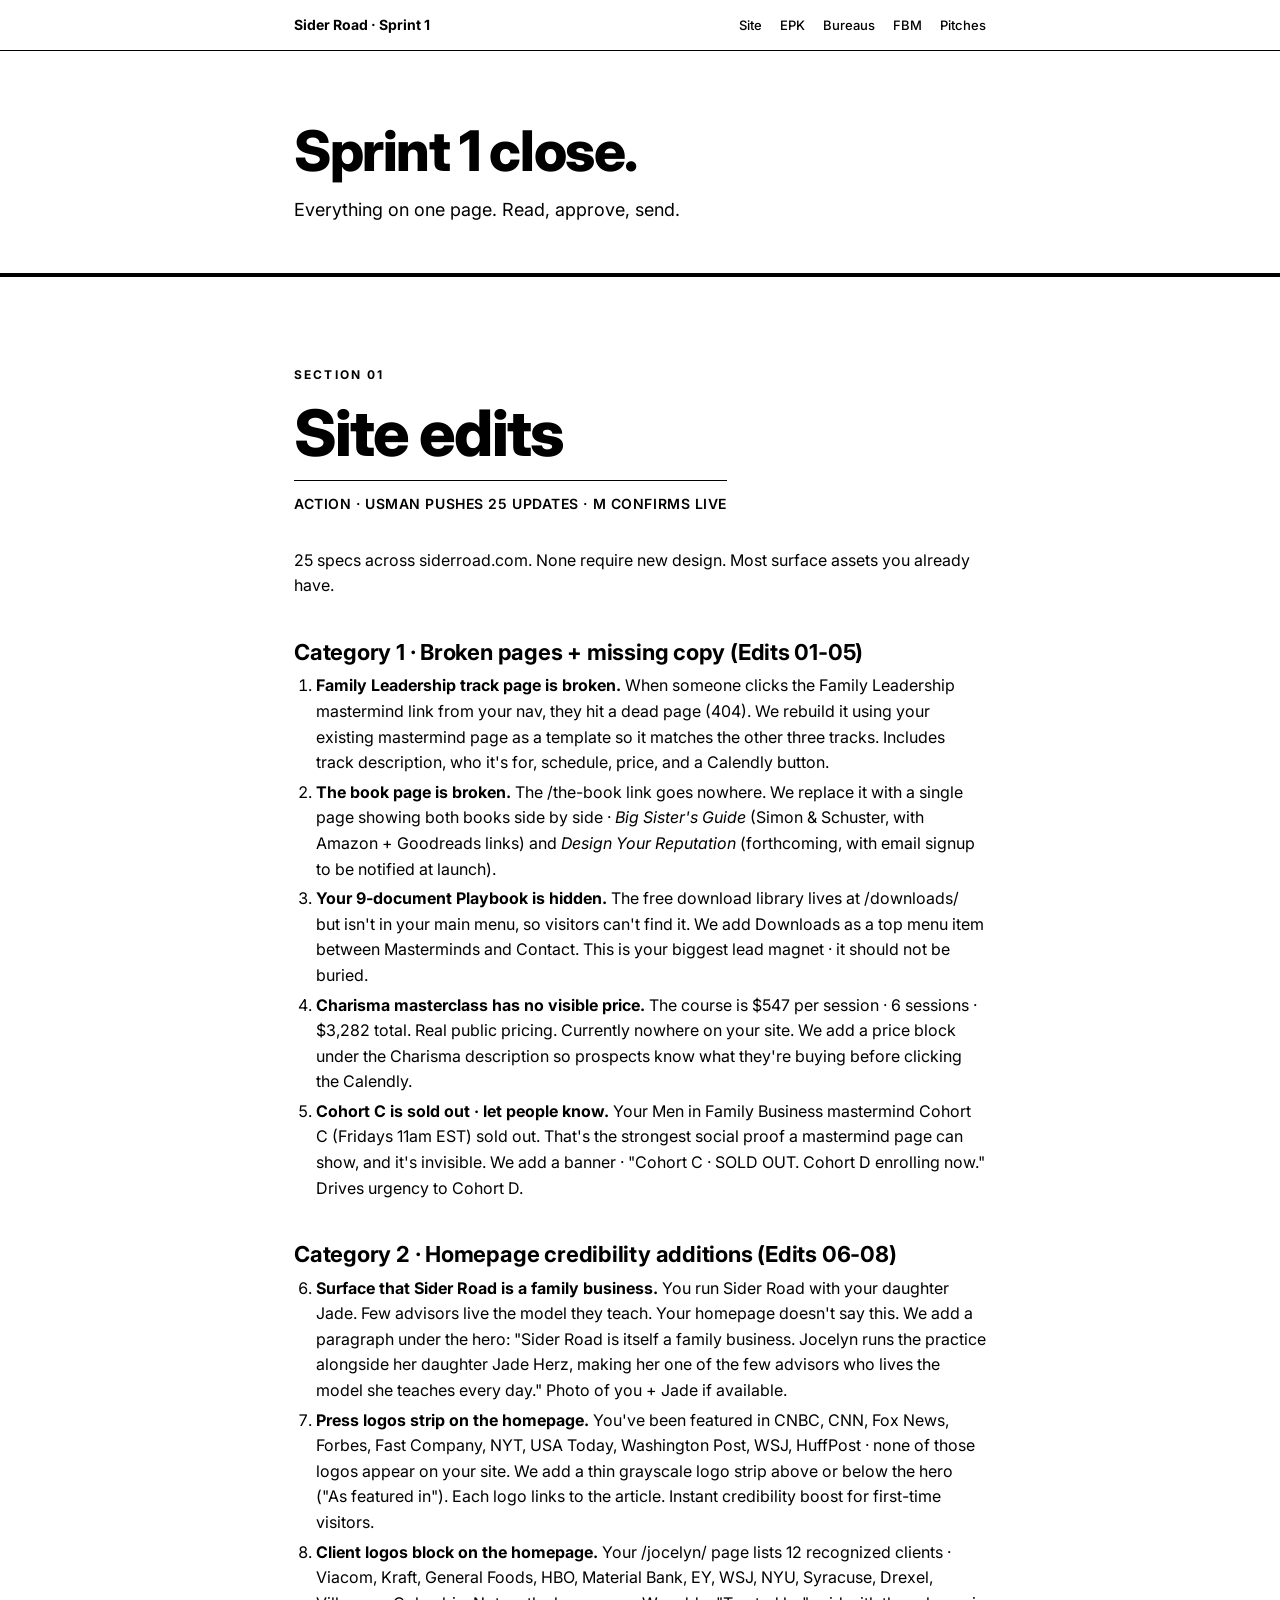
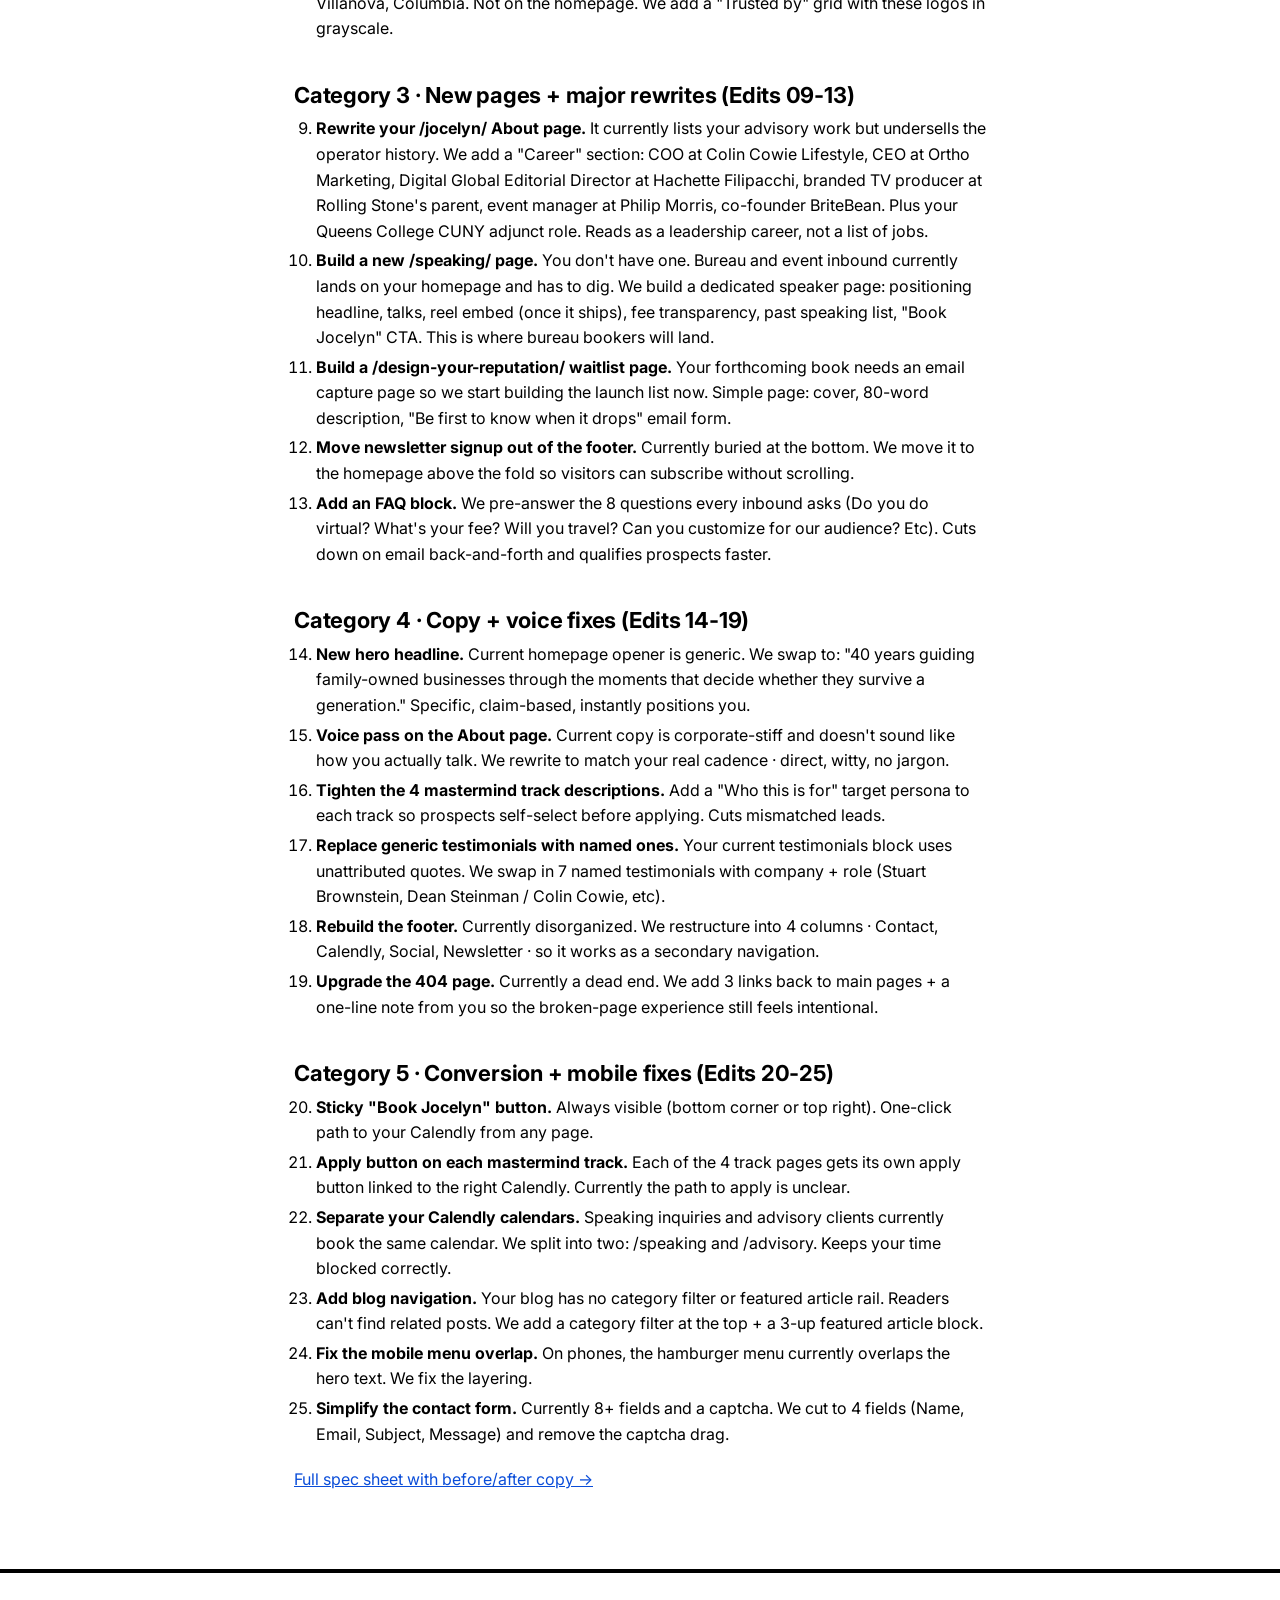
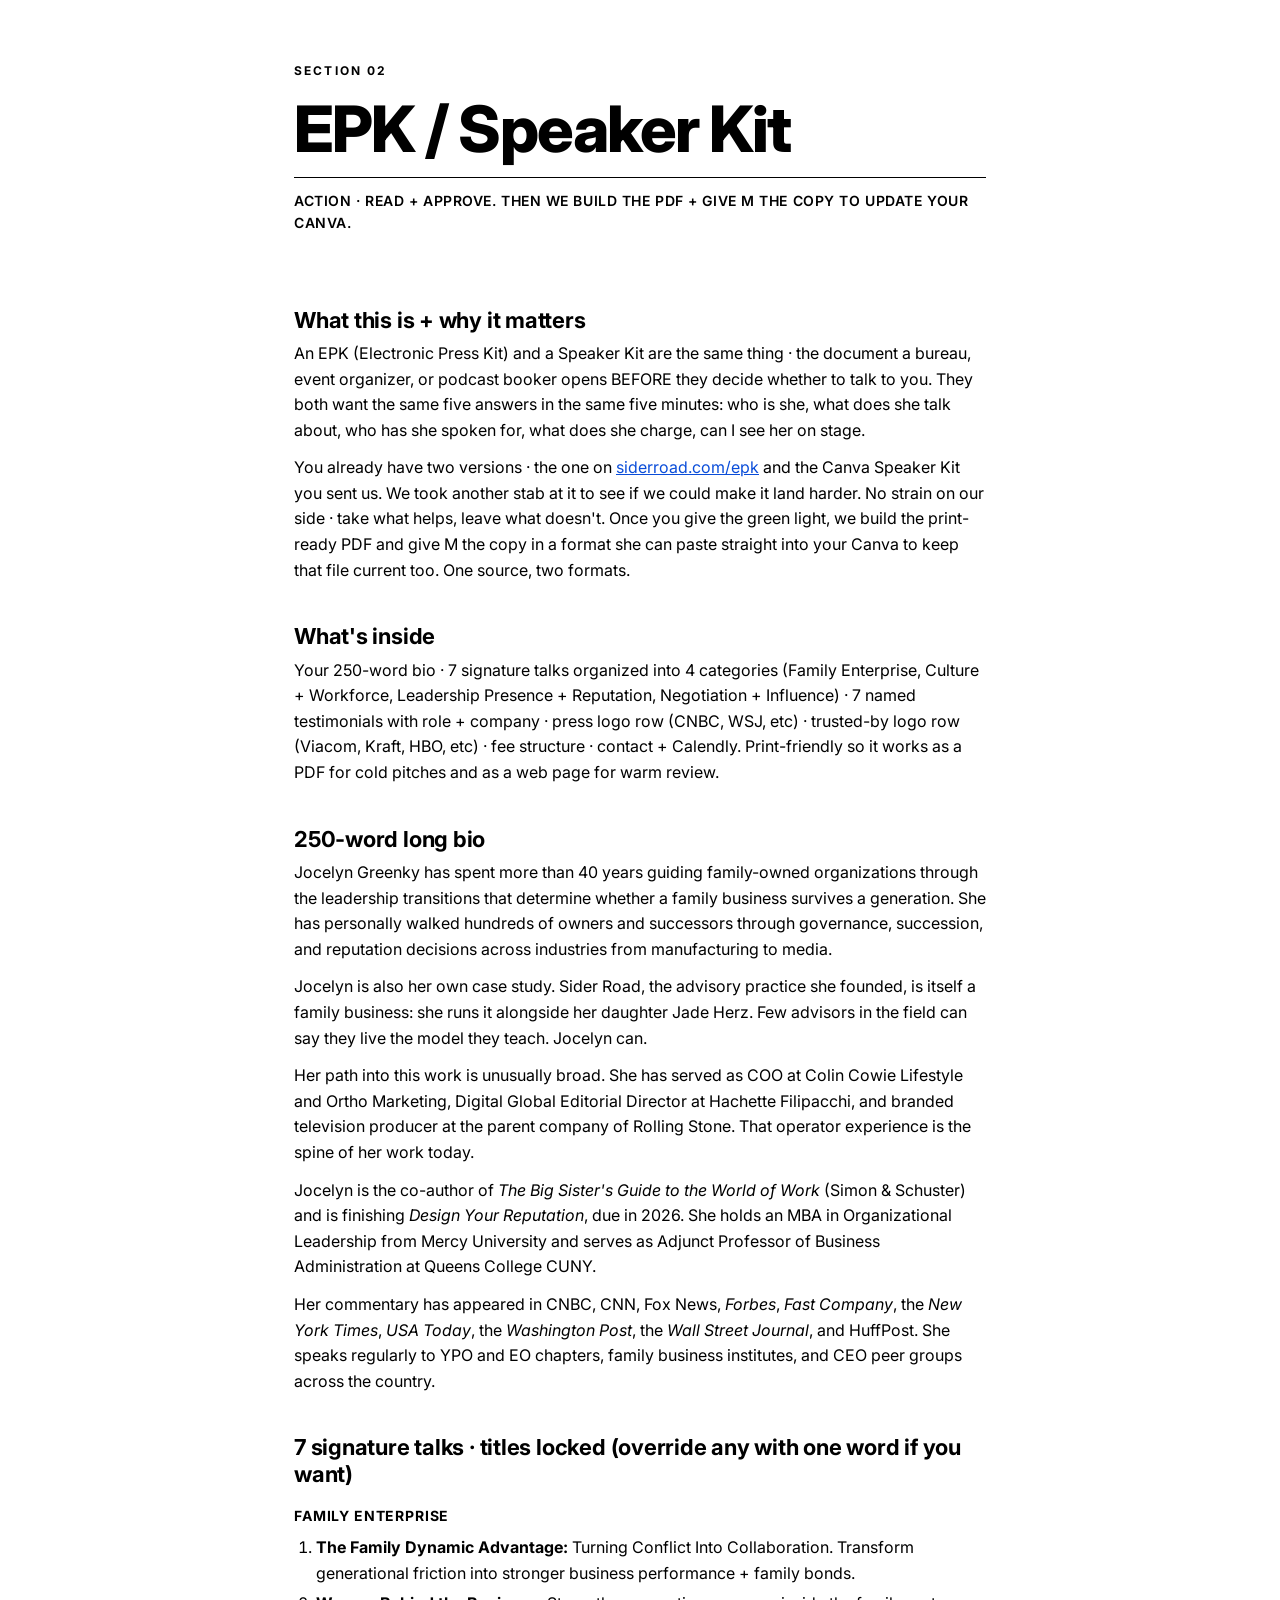
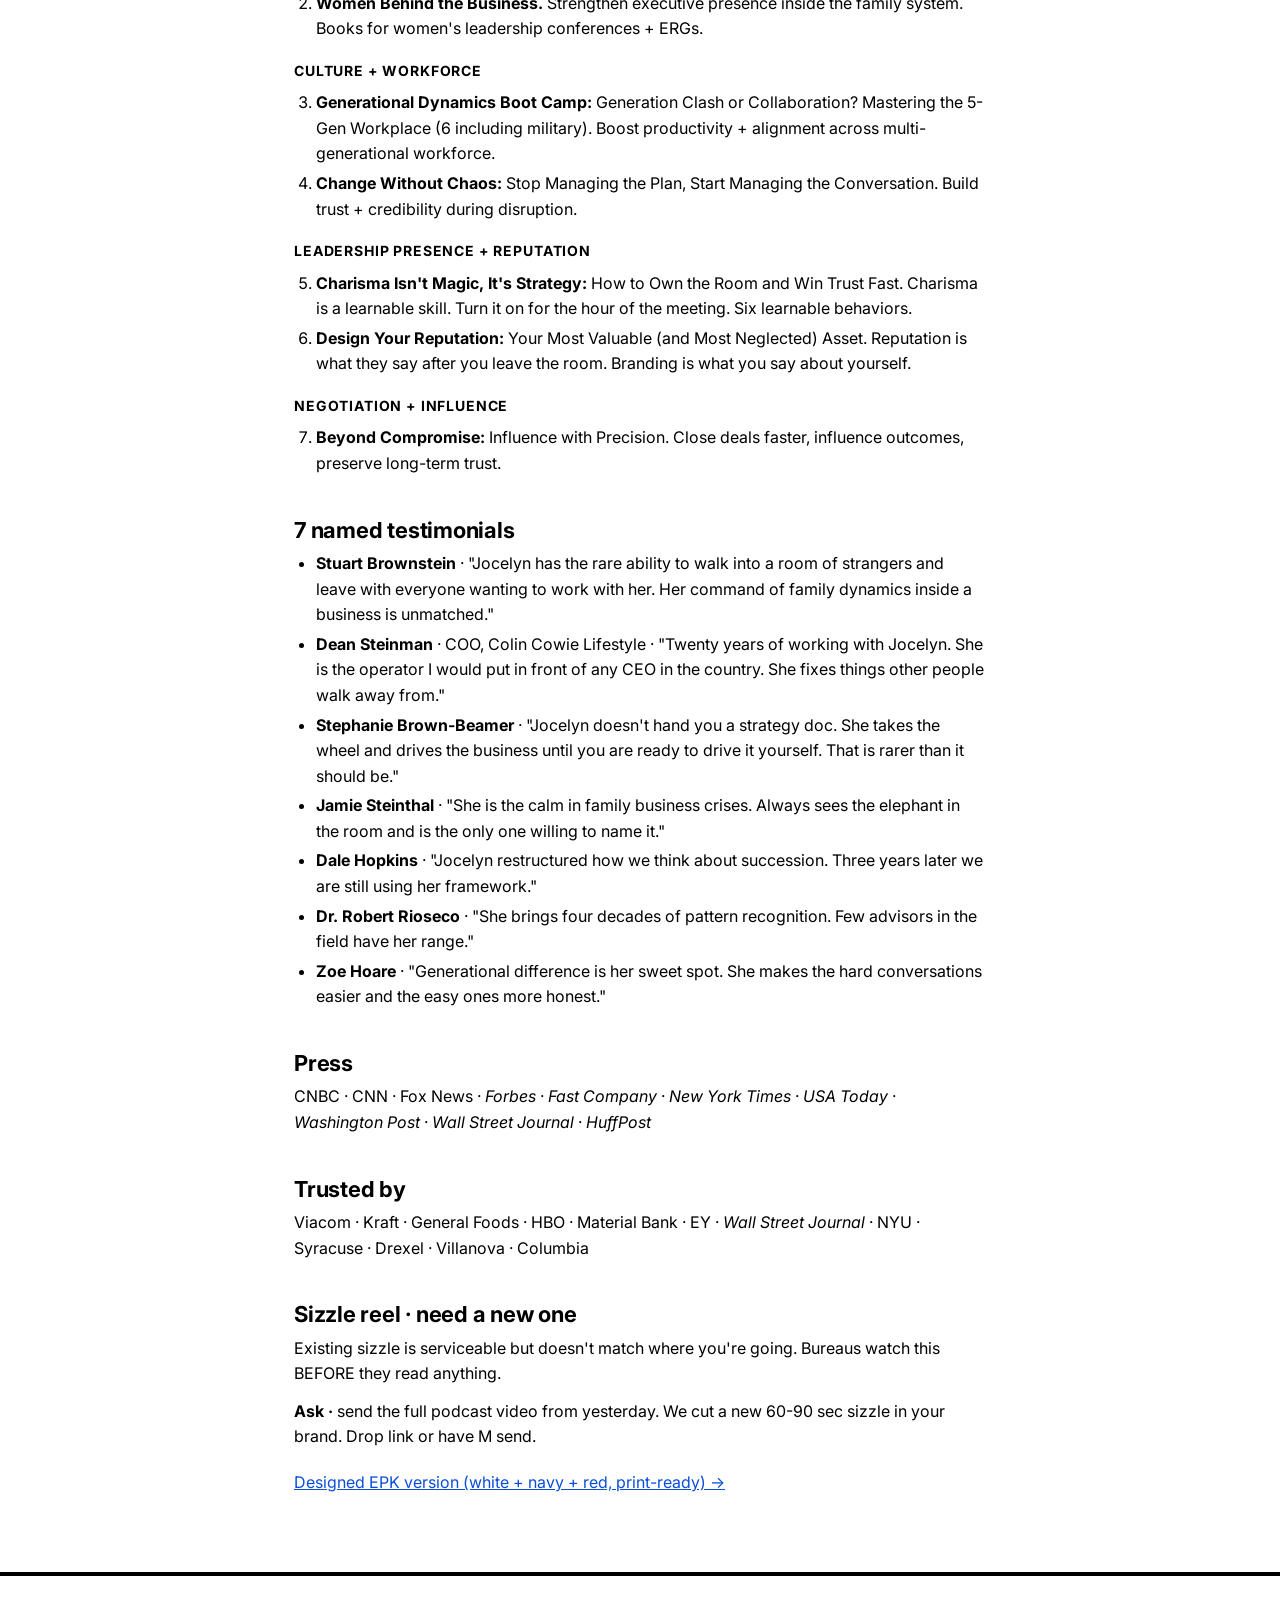
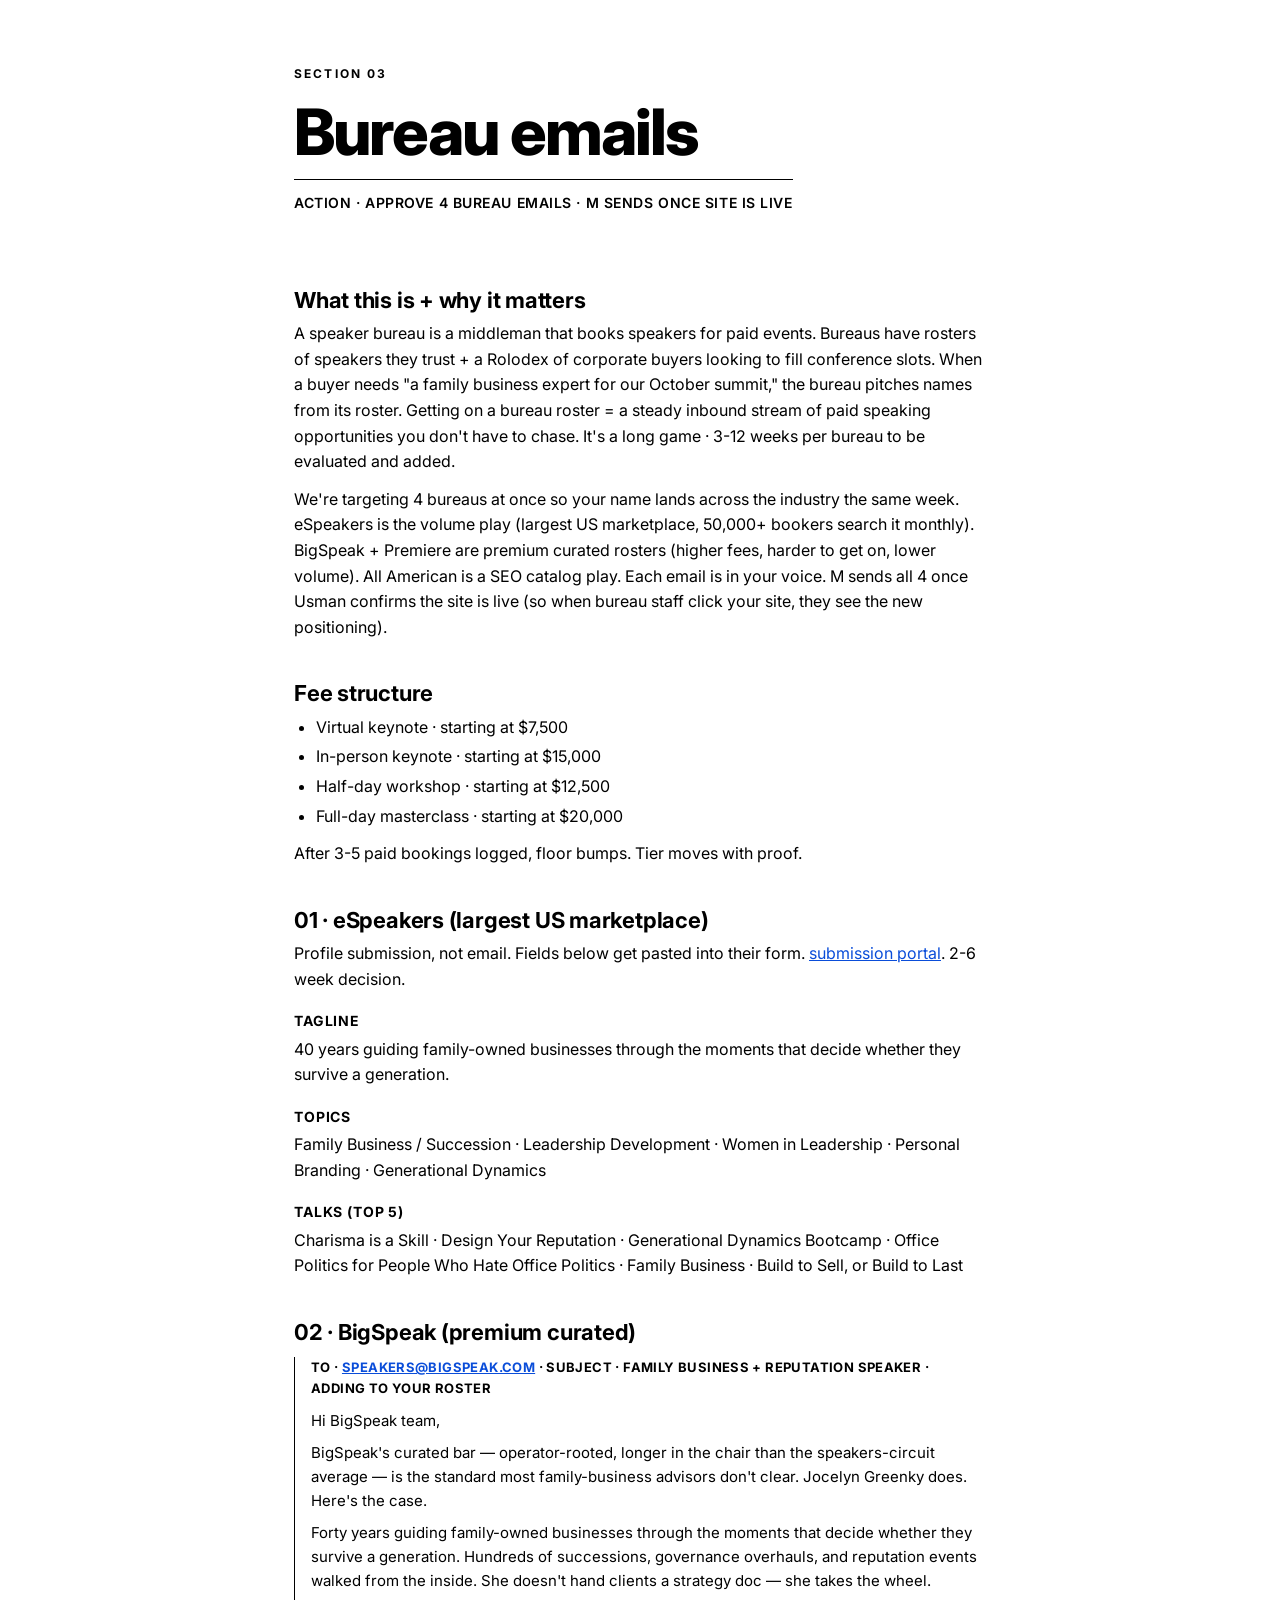
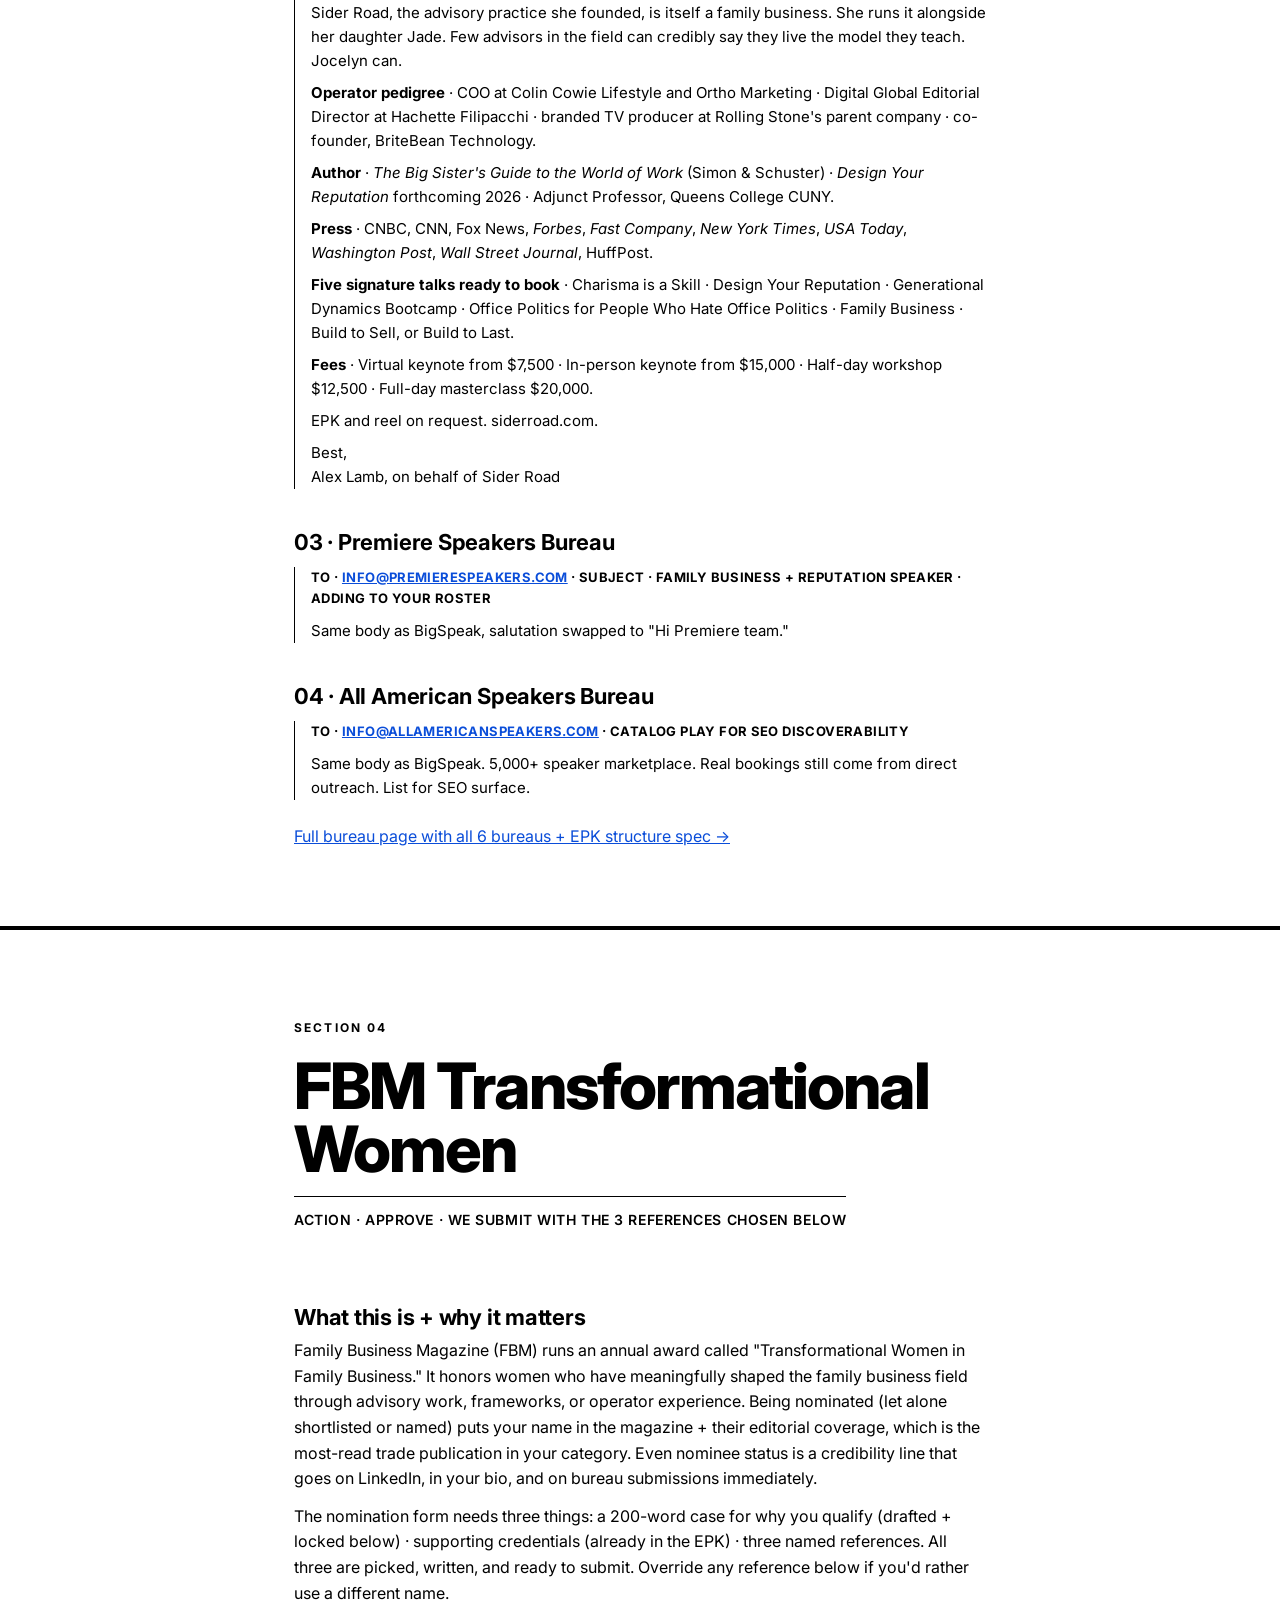
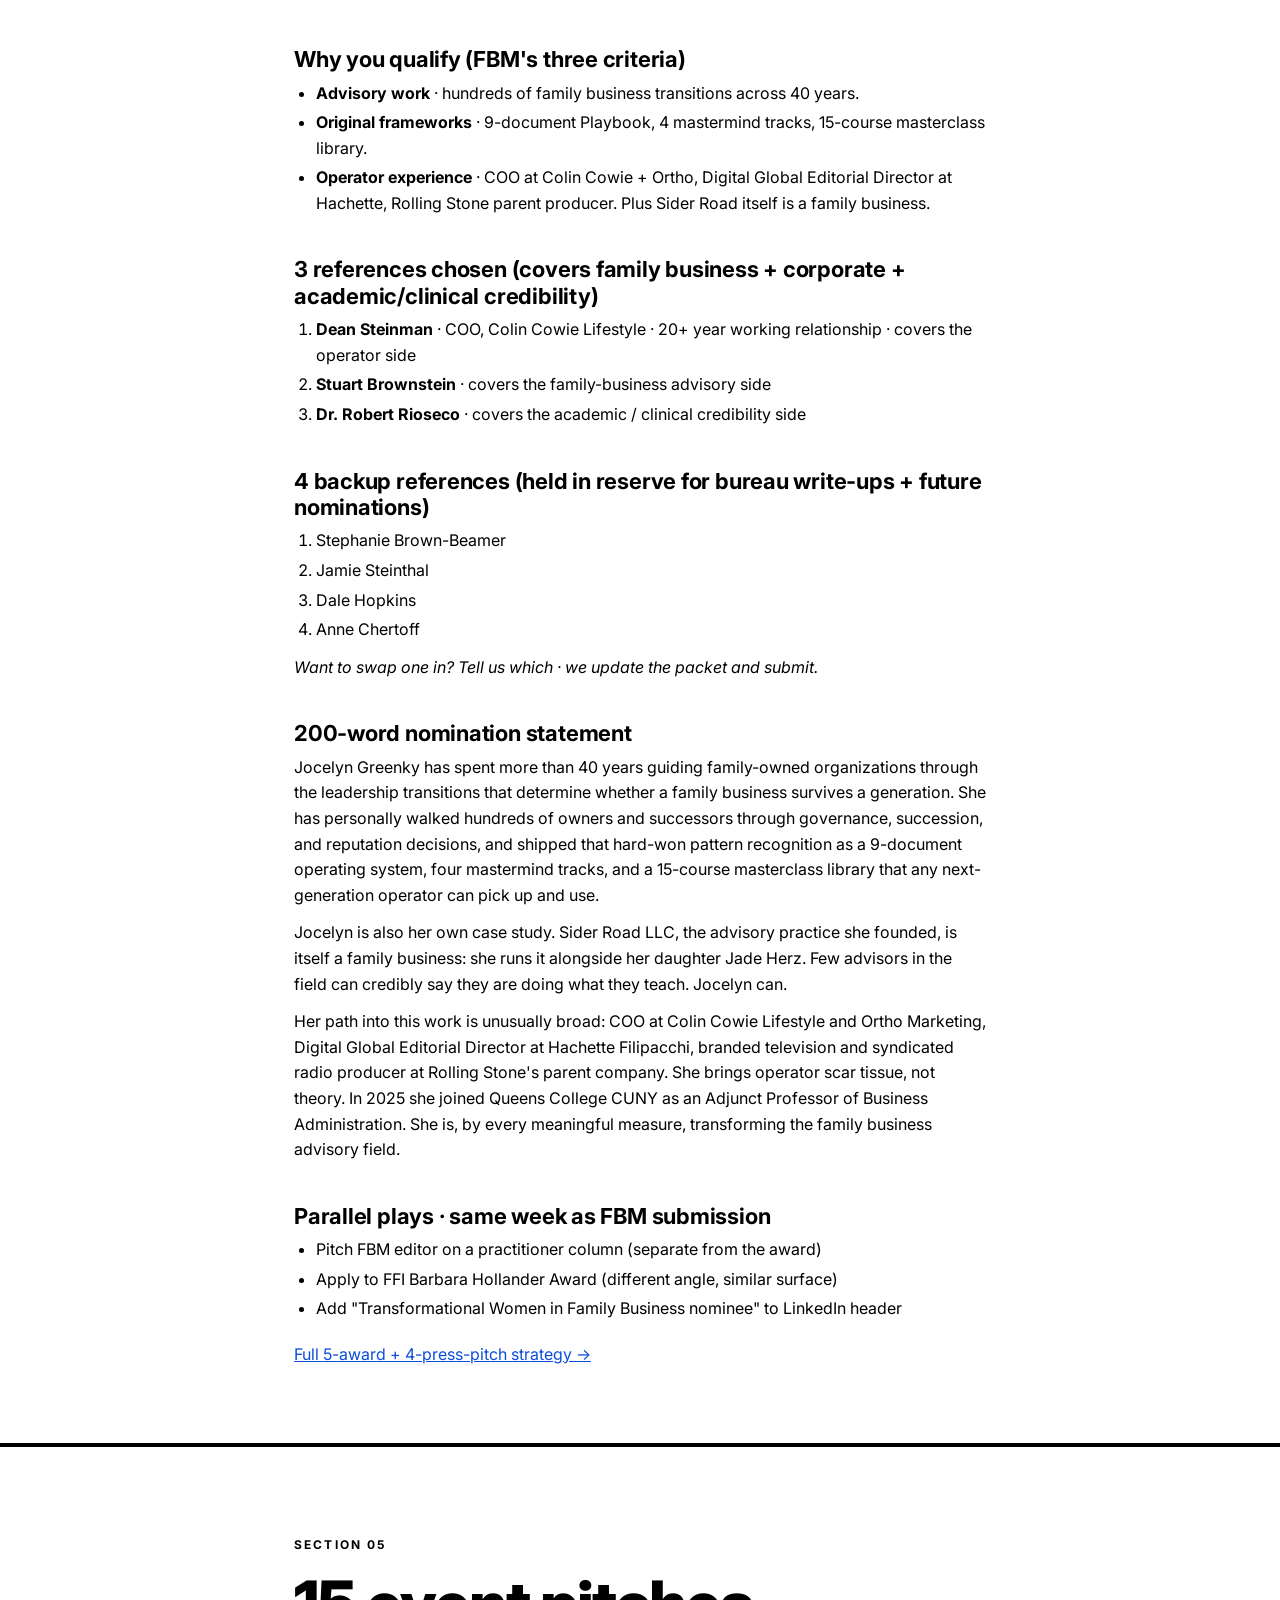
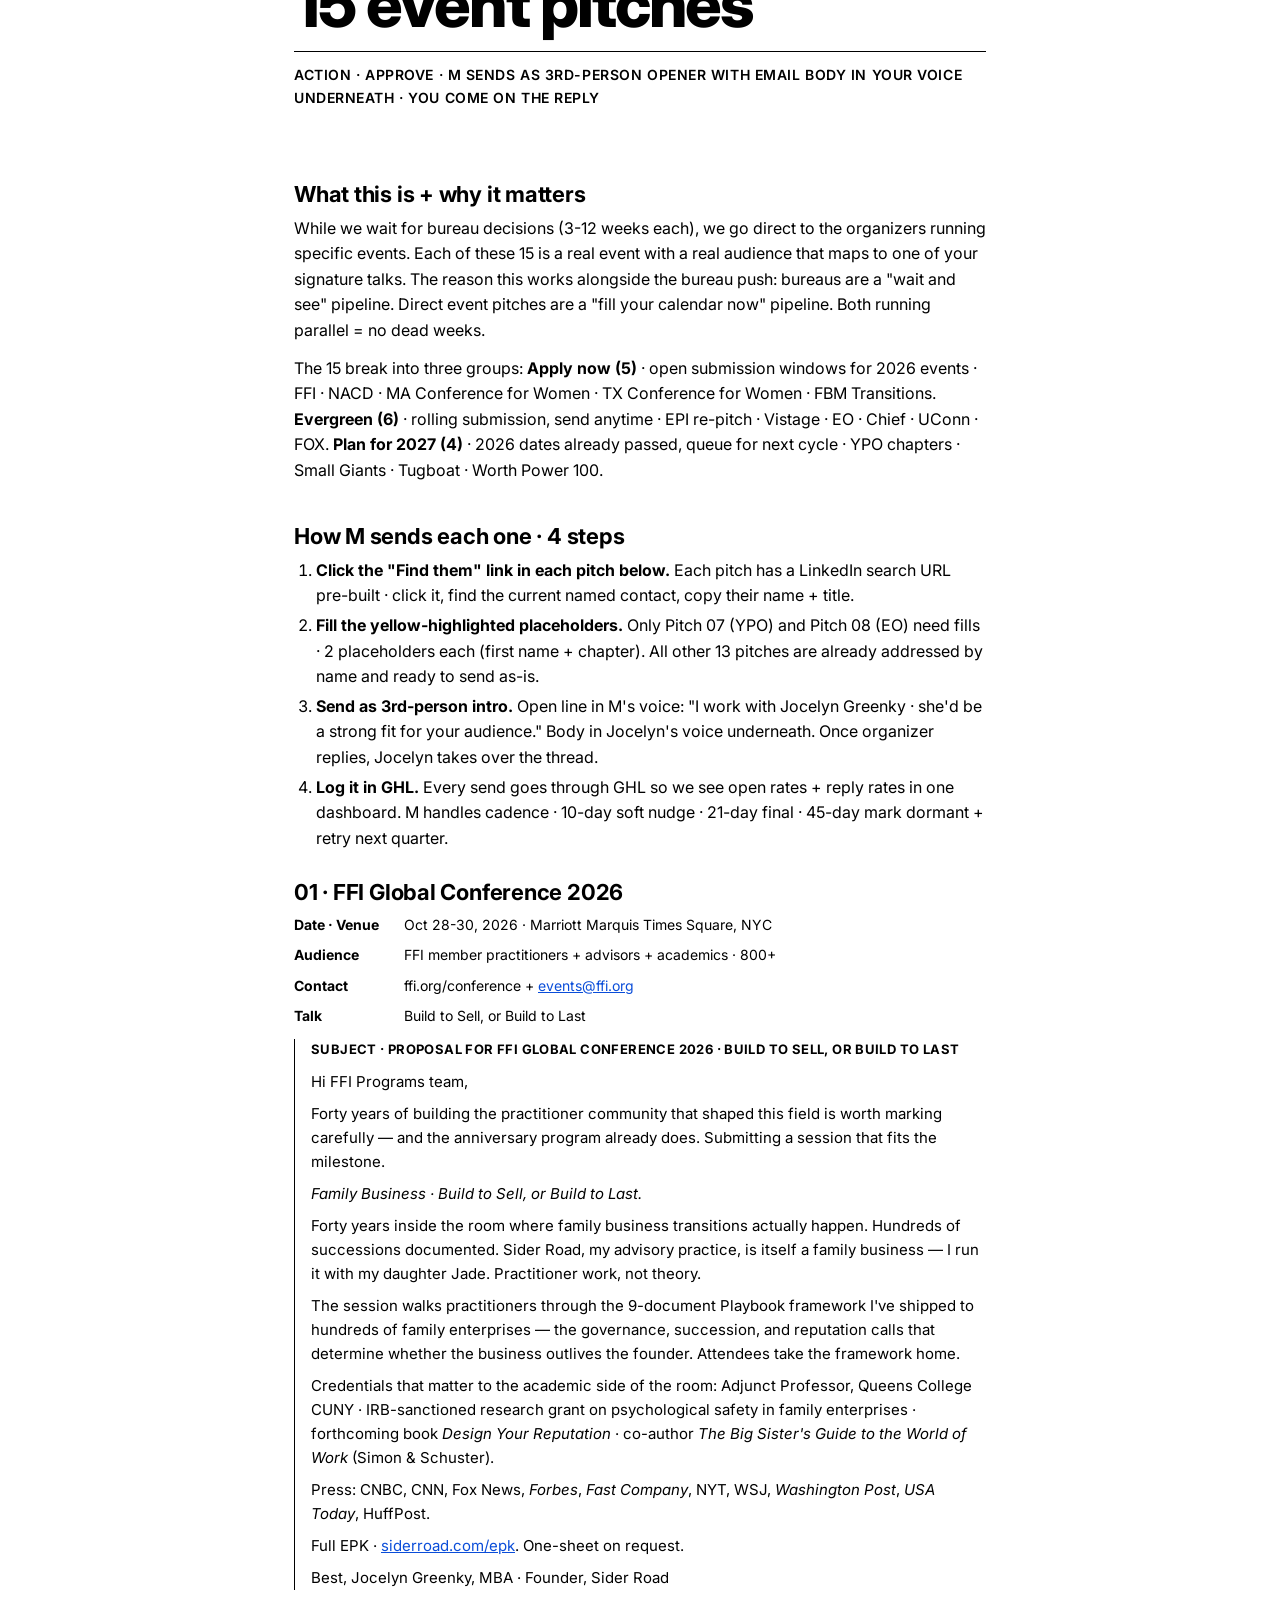
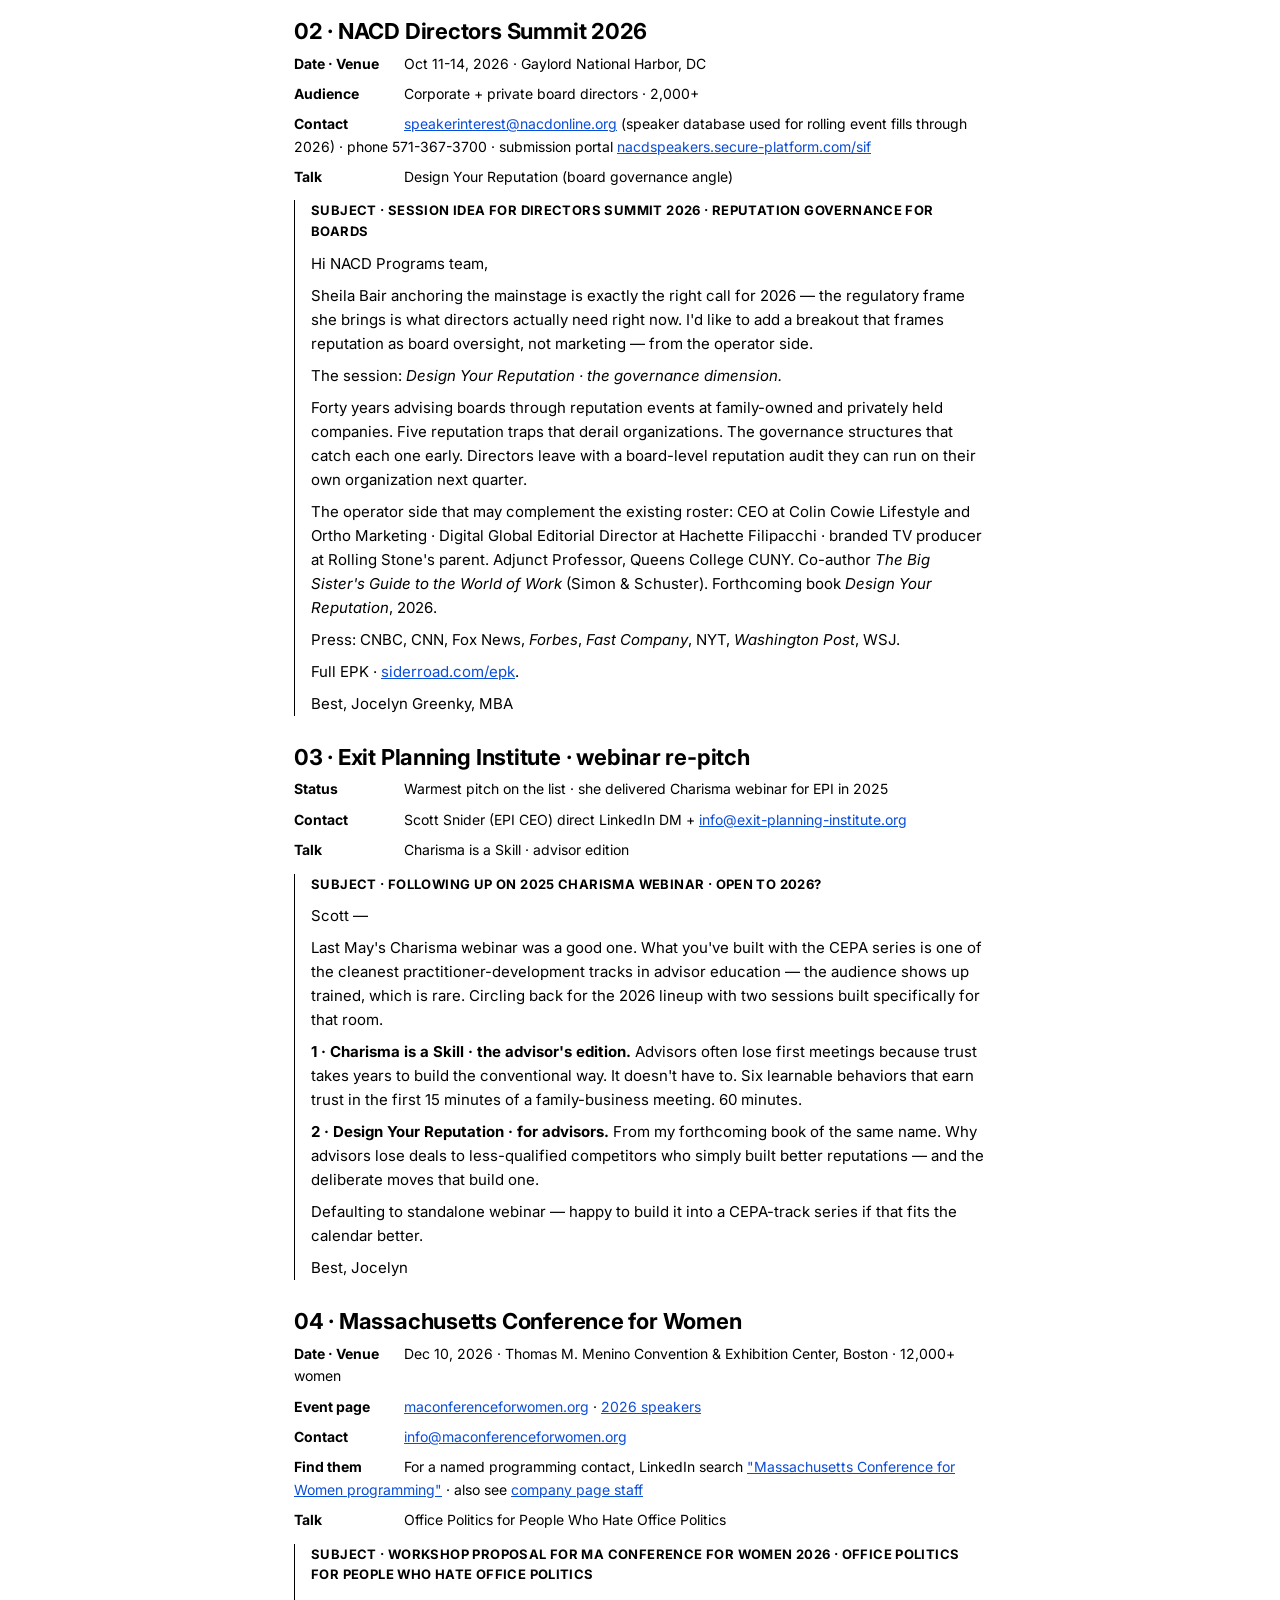
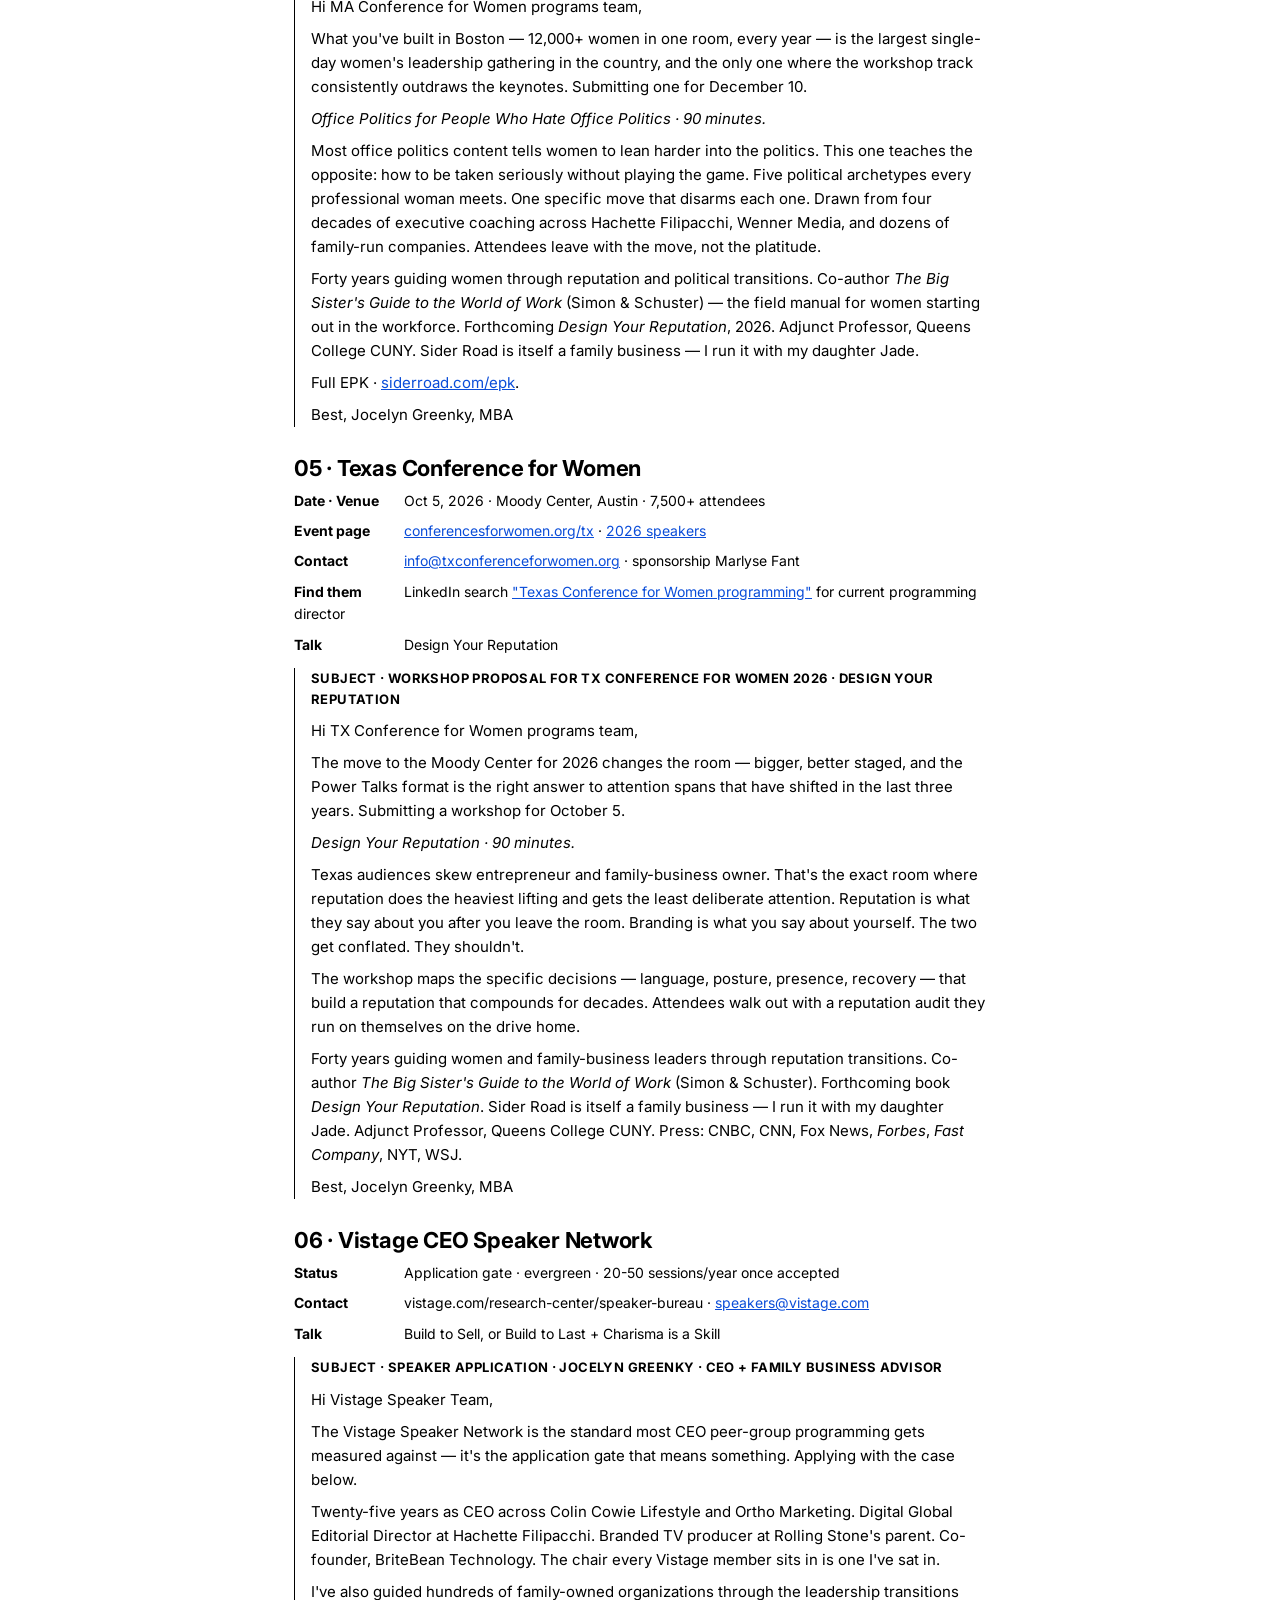
==== commit 0f2741af: "Pull Sprint 2 section · commented out for fast re-add when client asks · keep Sprint 1 close URL cle" ====
--- a/index.html
+++ b/index.html
@@ -133,7 +133,6 @@
       <li><a href="#bureau">Bureaus</a></li>
       <li><a href="#award">FBM</a></li>
       <li><a href="#pitches">Pitches</a></li>
-      <li><a href="#sprint2">Sprint 2</a></li>
     </ul>
   </div>
 </nav>
@@ -700,37 +699,34 @@
   </div>
 </section>
 
-<!-- SPRINT 2 -->
+<!-- SPRINT 2 · HIDDEN UNTIL CLIENT ASKS · keep for fast re-add
 <section id="sprint2">
   <div class="wrap">
     <div class="label">Section 06</div>
     <h2>Sprint 2 · Revenue + Lift</h2>
     <p class="action">Action · 30-min strategy call next Thursday</p>
-
     <h3>What this is + why it matters</h3>
     <p>Sprint 1 packaged what you already have · EPK, bureau outreach, awards, event pitches, site fixes. Surface work. Sprint 2 is the engine that converts the surface into paid bookings, mastermind seats, and inbound revenue. Sprint 1 makes you bookable. Sprint 2 makes you booked.</p>
-
     <h3>The 8 moves</h3>
     <ol>
-      <li><strong>GHL list reactivation.</strong> You have years of email contacts sitting cold in GHL. We build a 5-email sequenced re-engagement campaign that brings them back with a warm hook (new book, new mastermind cohort, new framework). Expect 3-8% of a dormant list to re-engage. On a list your size, that's real money.</li>
-      <li><strong>LinkedIn outreach playbook for M.</strong> M sends 30 LinkedIn connection + DM touches per day to a curated list of ideal prospects (family business owners, estate planning attorneys, wealth advisors). You approve every message before it goes. Steady drip, no spam, fills your calendar.</li>
-      <li><strong>Masterclass funnel.</strong> Right now your free + paid offerings sit on the site but there's no bridge between them. We build a funnel: free download → email nurture sequence → low-ticket course offer ($547 Charisma) → mastermind application. Each step warms the prospect for the next.</li>
-      <li><strong>Mastermind fill campaign.</strong> Three of your four masterminds aren't full. We run targeted ad + outreach campaigns per cohort: Successors (next-gen family biz leaders) · Authority Women (senior women execs) · Founders (private-company CEOs). Each campaign tuned to where its ICP hangs out.</li>
-      <li><strong>Lawyer + advisor partnership outreach.</strong> Estate planning attorneys and wealth advisors all have clients who need family business succession help · and most don't have a name to refer to. We build a referral pipeline by reaching out to 50-100 of them with a partnership offer (you handle their family-biz cases, they get continuing-relationship credit). One good referral partner = 2-3 engagements per year.</li>
-      <li><strong>Branded signature framework.</strong> Right now you have great talks but no named "Jocelyn Greenky method." Tier-above family business speakers all have one (the Davis Three-Circle Model, etc). We name your framework and put it on the site so journalists, bureaus, and event organizers have a single phrase to attach to your work.</li>
-      <li><strong>Sider Road Institute.</strong> Add an "Institute" container to your brand (Sider Road Institute for Family Business). This is the move that signals you're an institution, not a sole proprietor · and it's how speakers get to the $25K+ tier. Costs nothing structurally · just framing + a section on the site.</li>
-      <li><strong>Cornell SC Johnson Fellow application.</strong> Cornell runs a Family Business Fellow program. Being a Fellow adds an Ivy-league affiliation to your bio and opens speaking + research doors. We draft the application packet so it's submission-ready.</li>
-    </ol>
-
-    <h3>How we'd run it</h3>
-    <p>Per project or retainer · whatever fits your budget + timeline. We can scope each of the 8 as standalone or bundle them as a 4-week build. Sprint 3 = ongoing fractional CMO retainer if Sprint 2 produces. We'll walk through which moves to prioritize on Thursday's call.</p>
+      <li>GHL list reactivation · 5-email re-engagement to dormant contacts</li>
+      <li>LinkedIn outreach playbook for M · 30/day, you approve</li>
+      <li>Masterclass funnel · free download to paid course to mastermind</li>
+      <li>Mastermind fill campaign · 3 cohorts targeted</li>
+      <li>Lawyer + advisor partnership outreach · referral pipeline</li>
+      <li>Branded signature framework · name the Jocelyn method</li>
+      <li>Sider Road Institute · brand container for tier-above</li>
+      <li>Cornell SC Johnson Fellow application · Ivy affiliation</li>
+    </ol>
+    <p>Per project or retainer · whatever fits budget + timeline. Sprint 3 = ongoing retainer if Sprint 2 produces.</p>
   </div>
 </section>
+-->
 
 <footer>
   <div class="wrap">
     <p>Sider Road Foundation Sprint · Sprint 1 close · May 2026</p>
-    <p>Questions · text Alex anytime. Strategy call Thursday next week.</p>
+    <p>Questions · text Alex anytime.</p>
   </div>
 </footer>
 
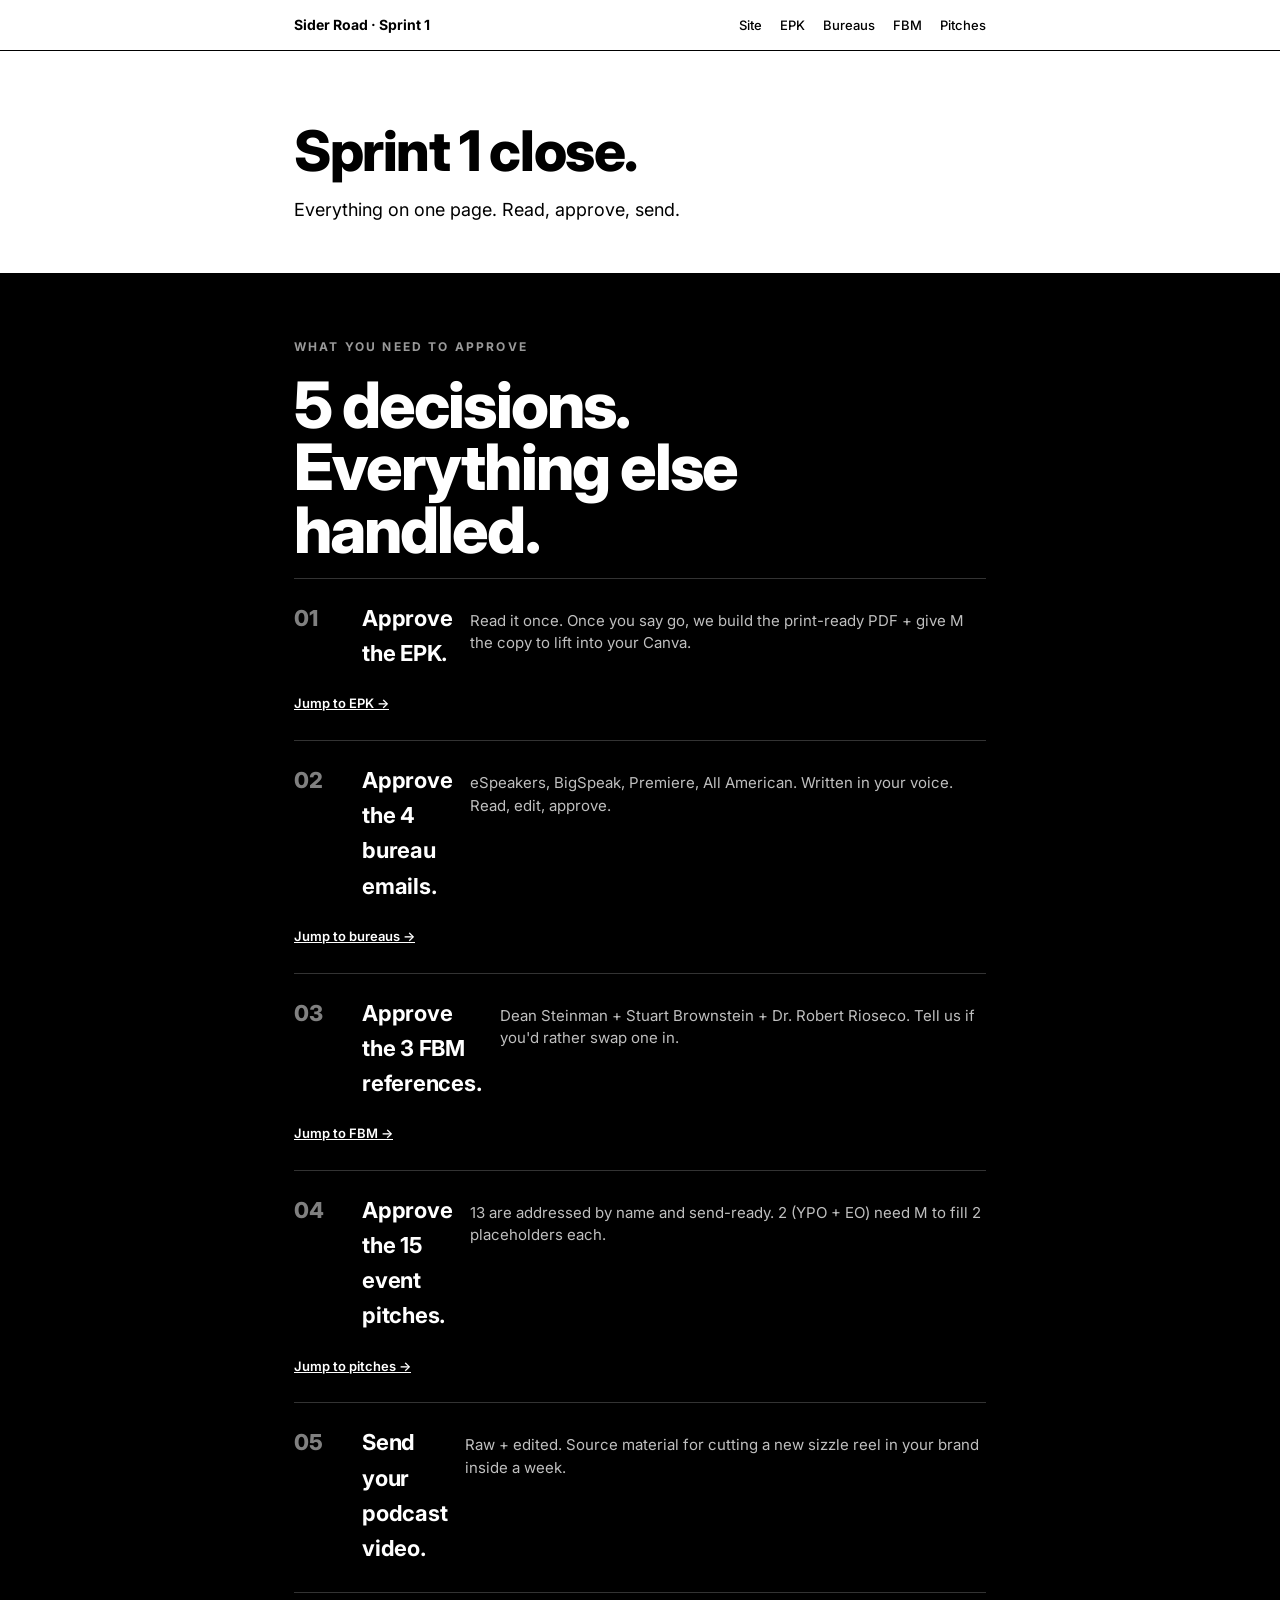
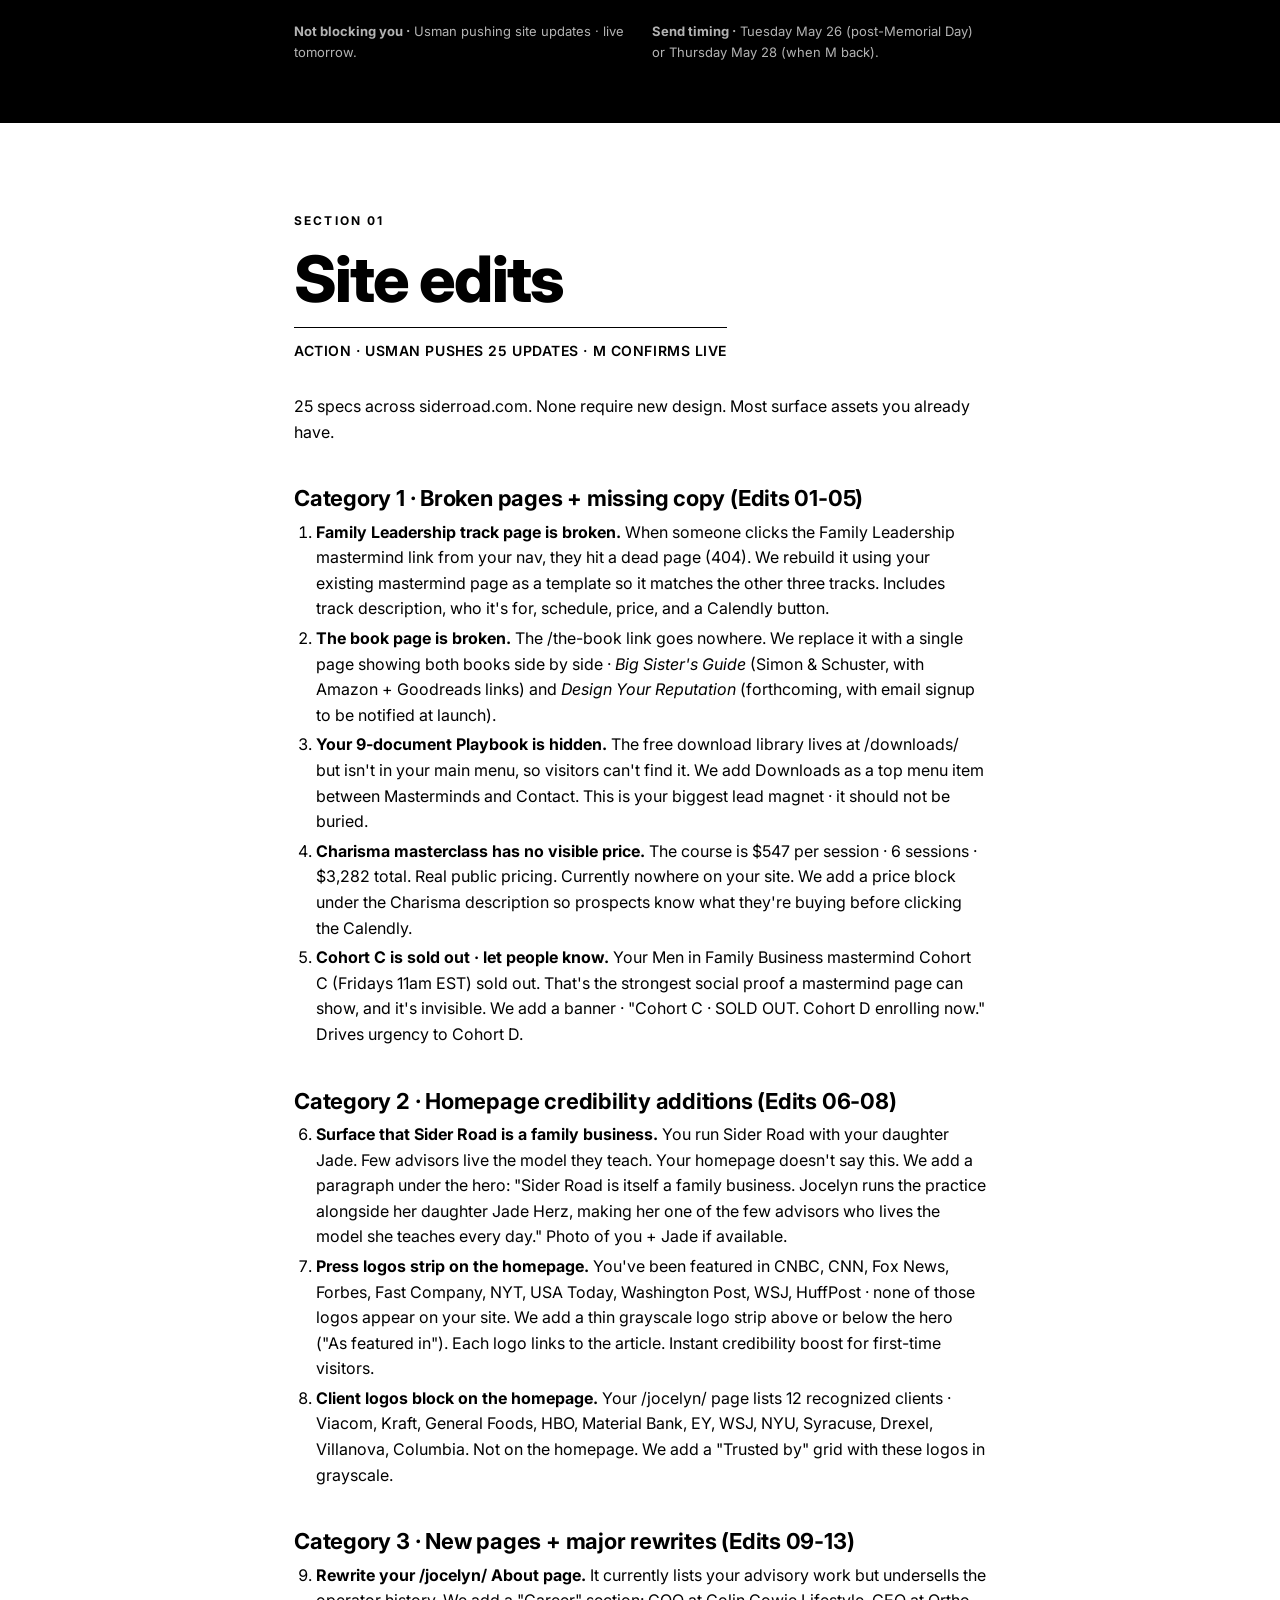
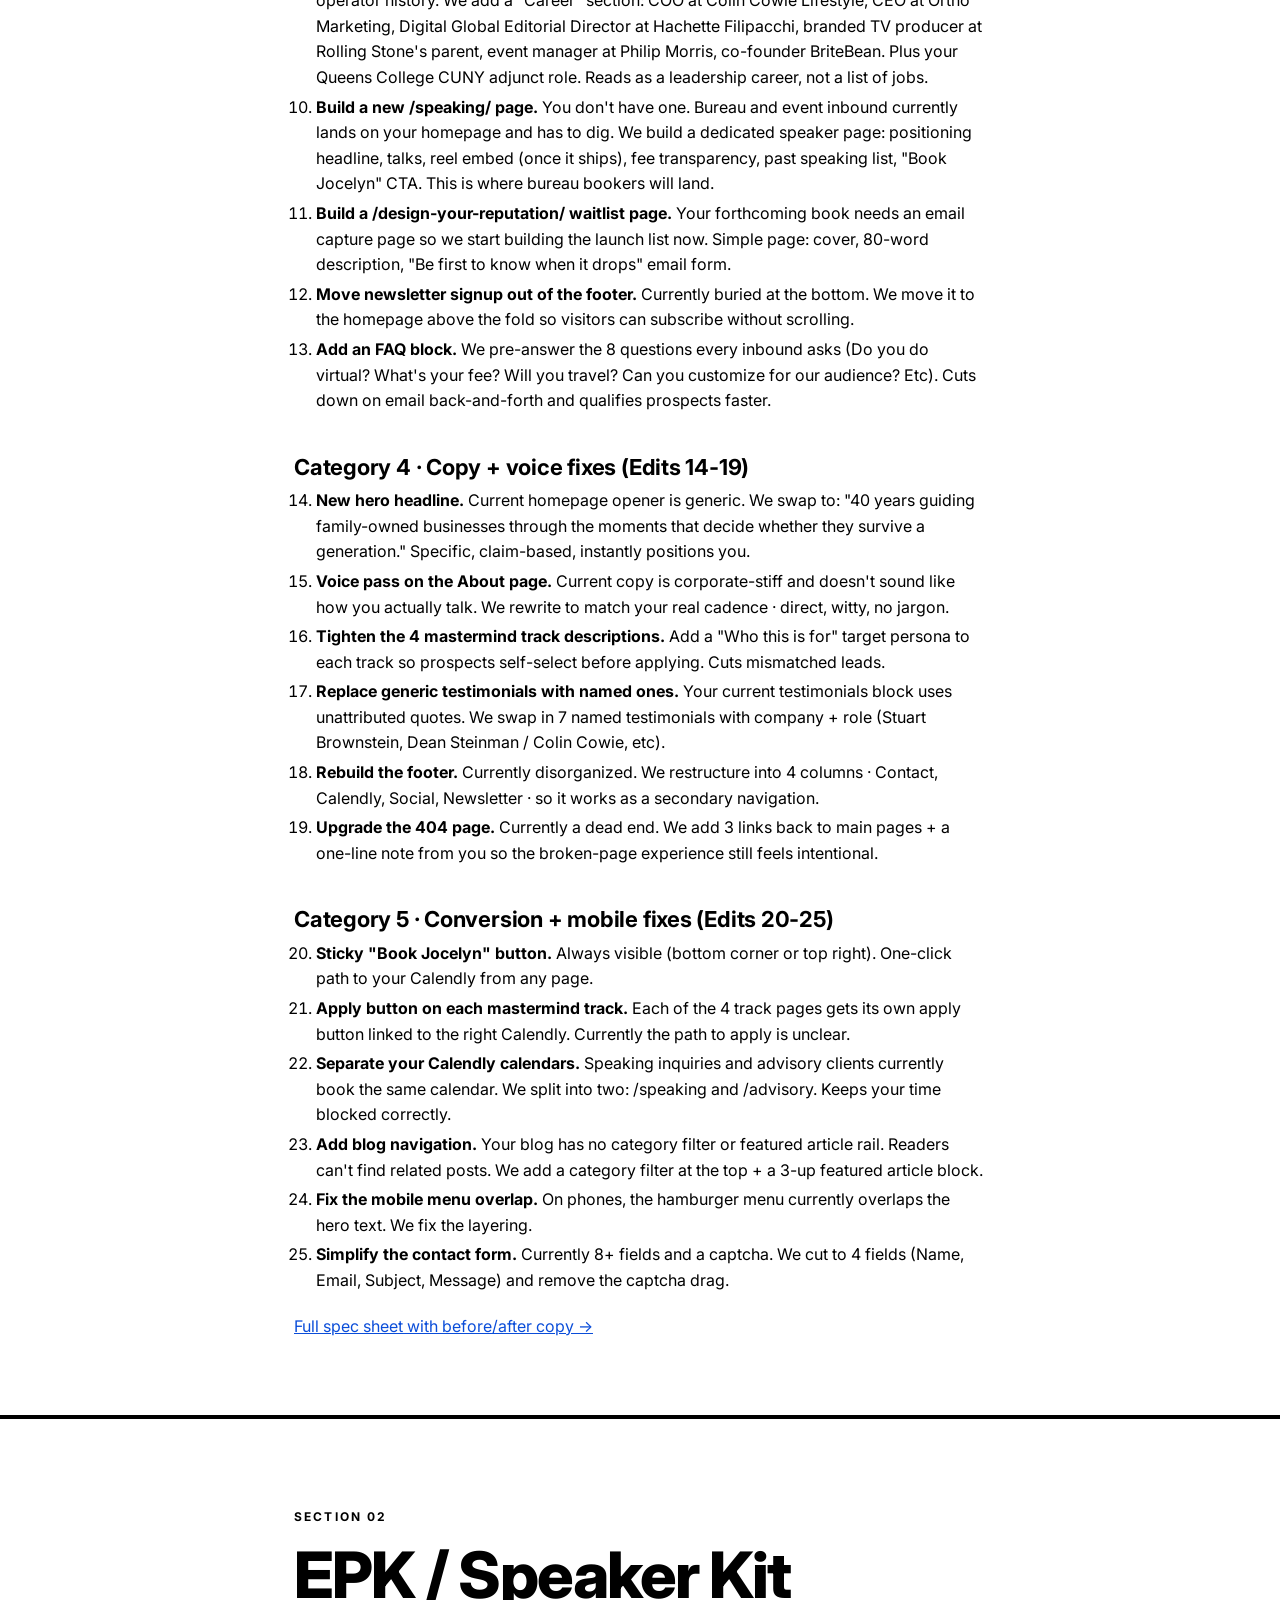
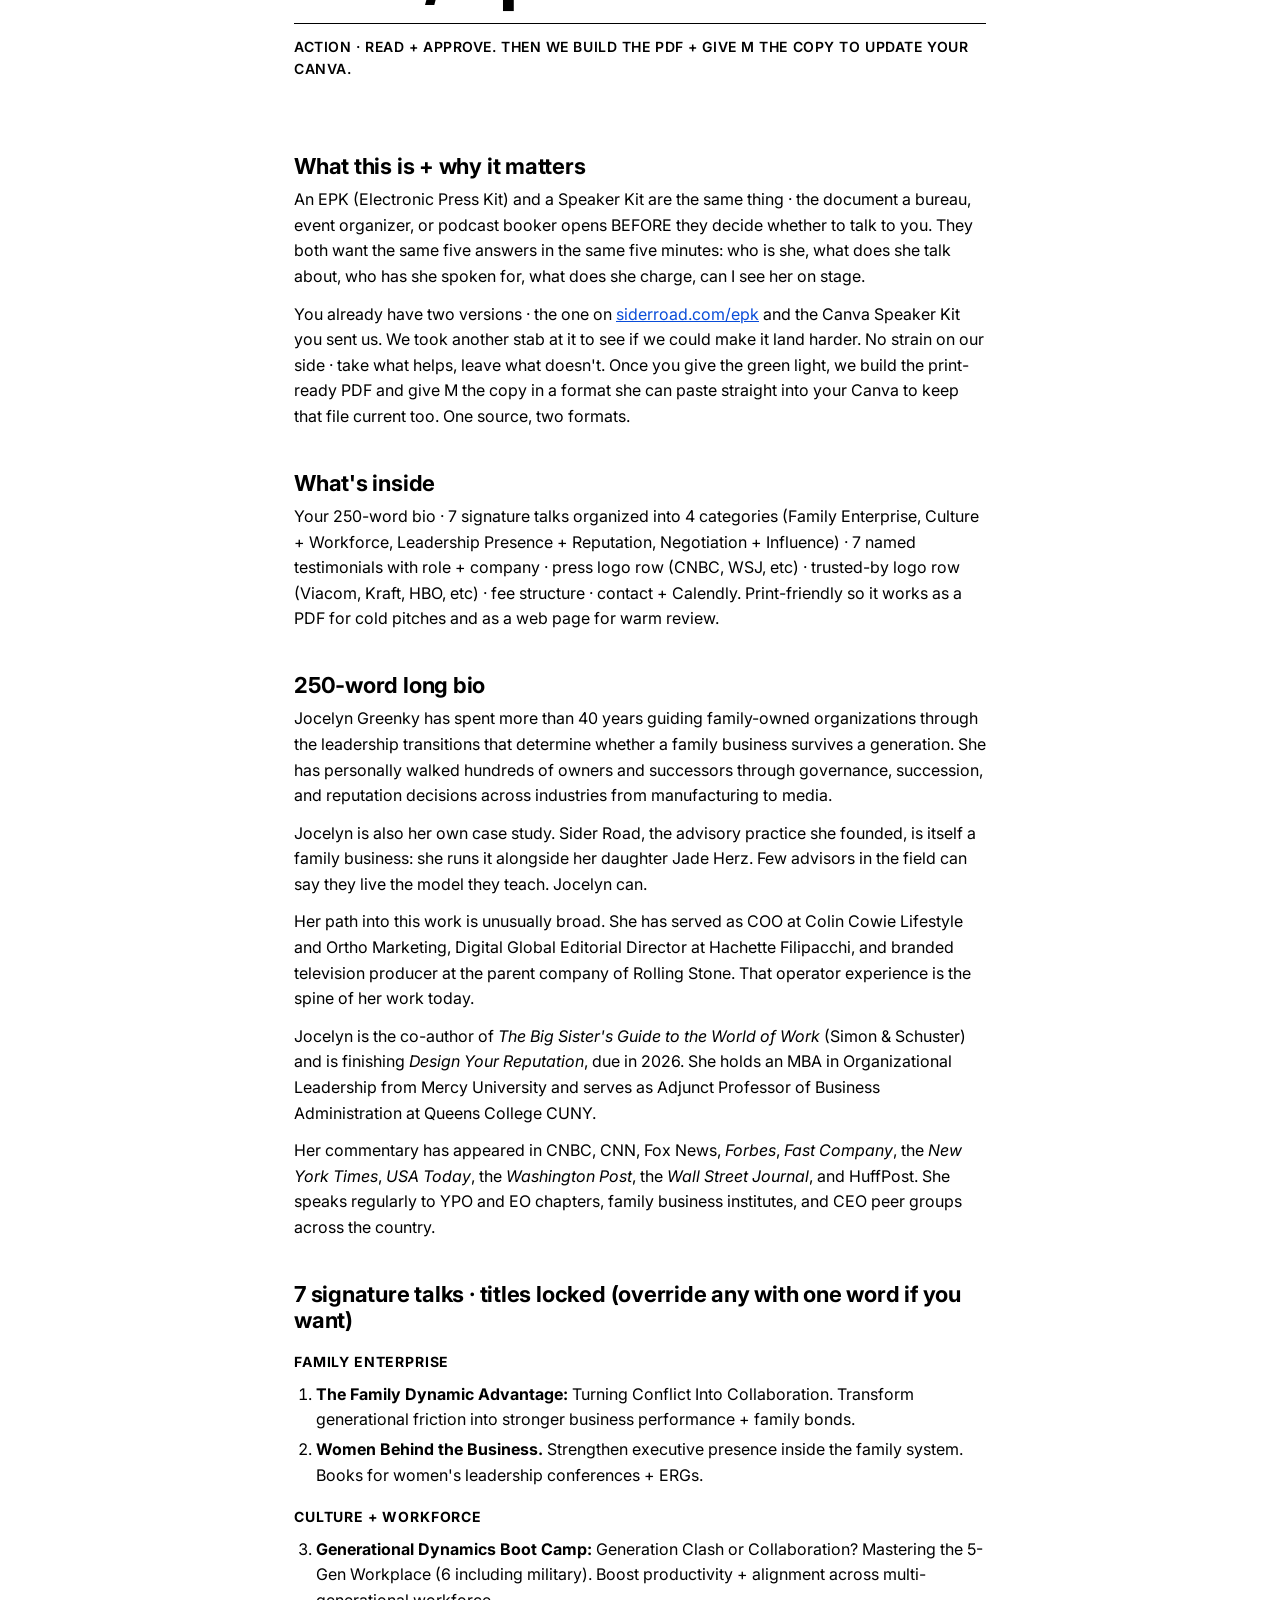
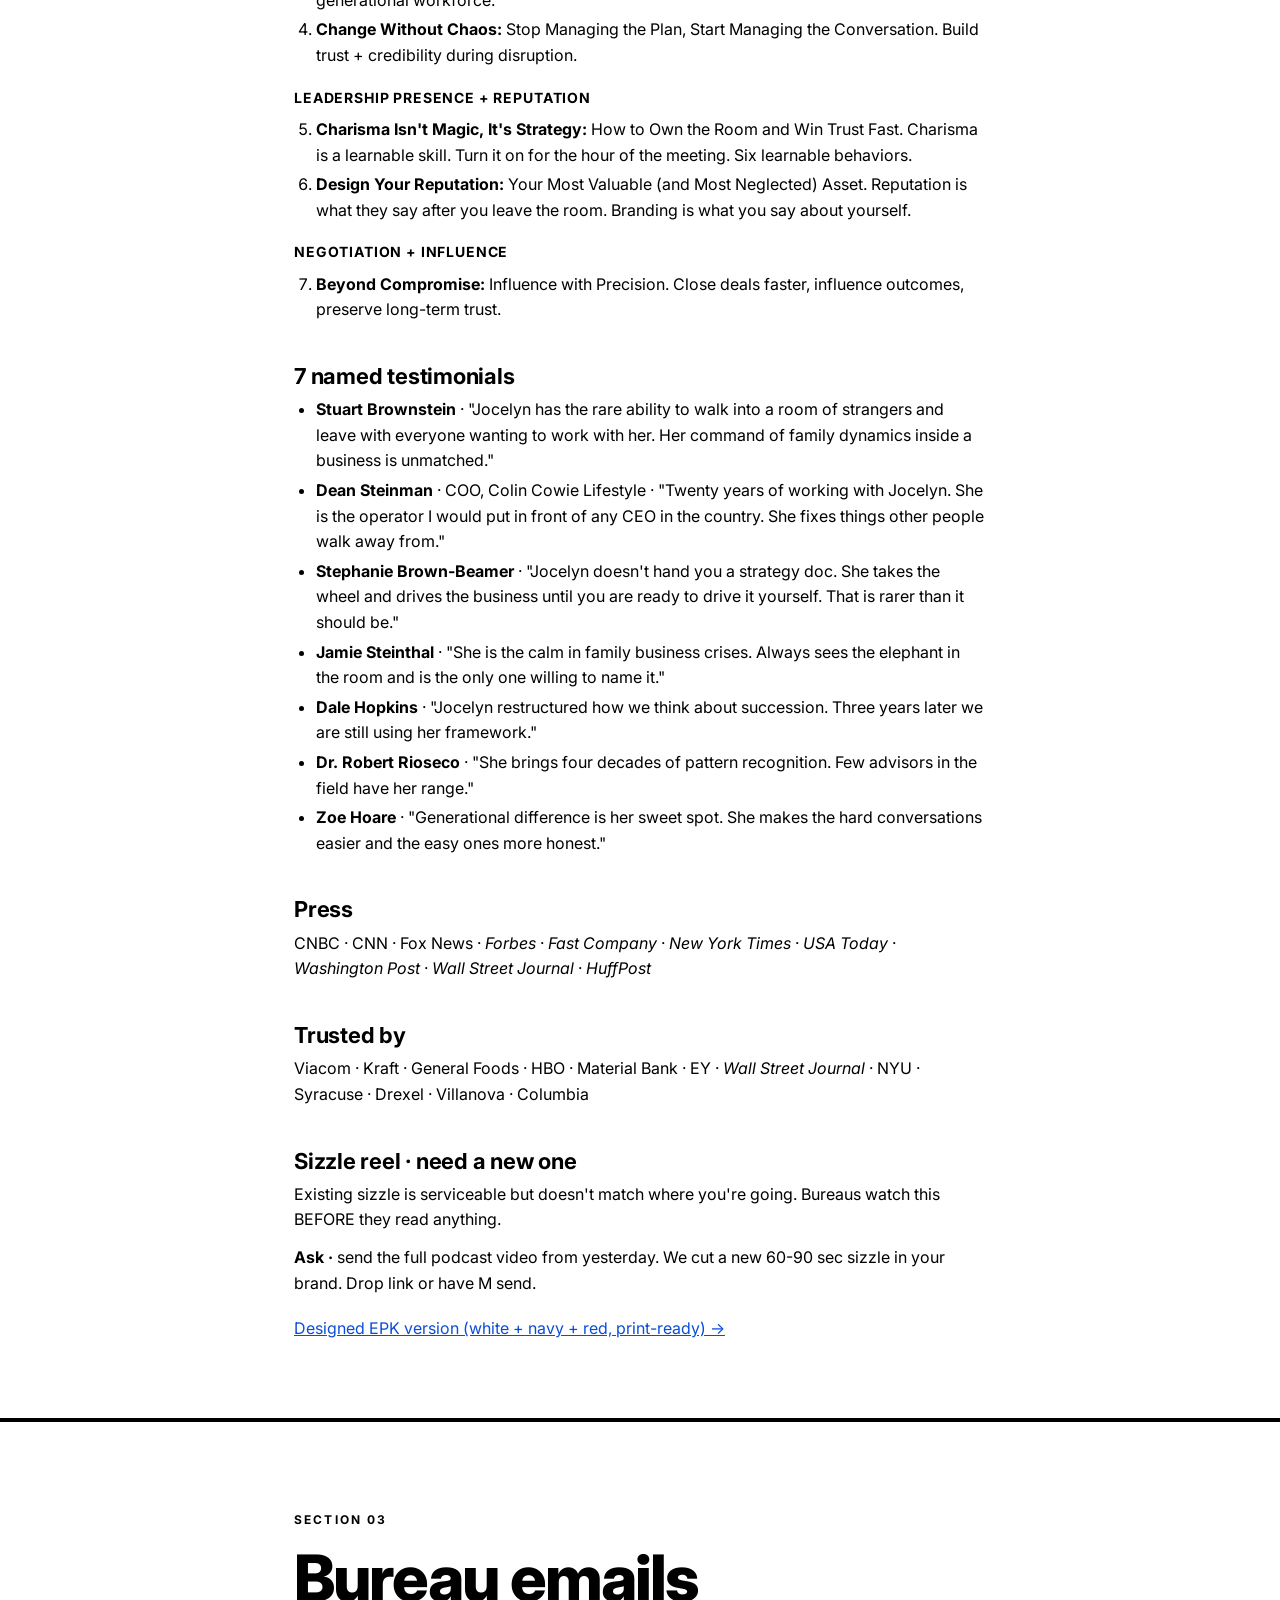
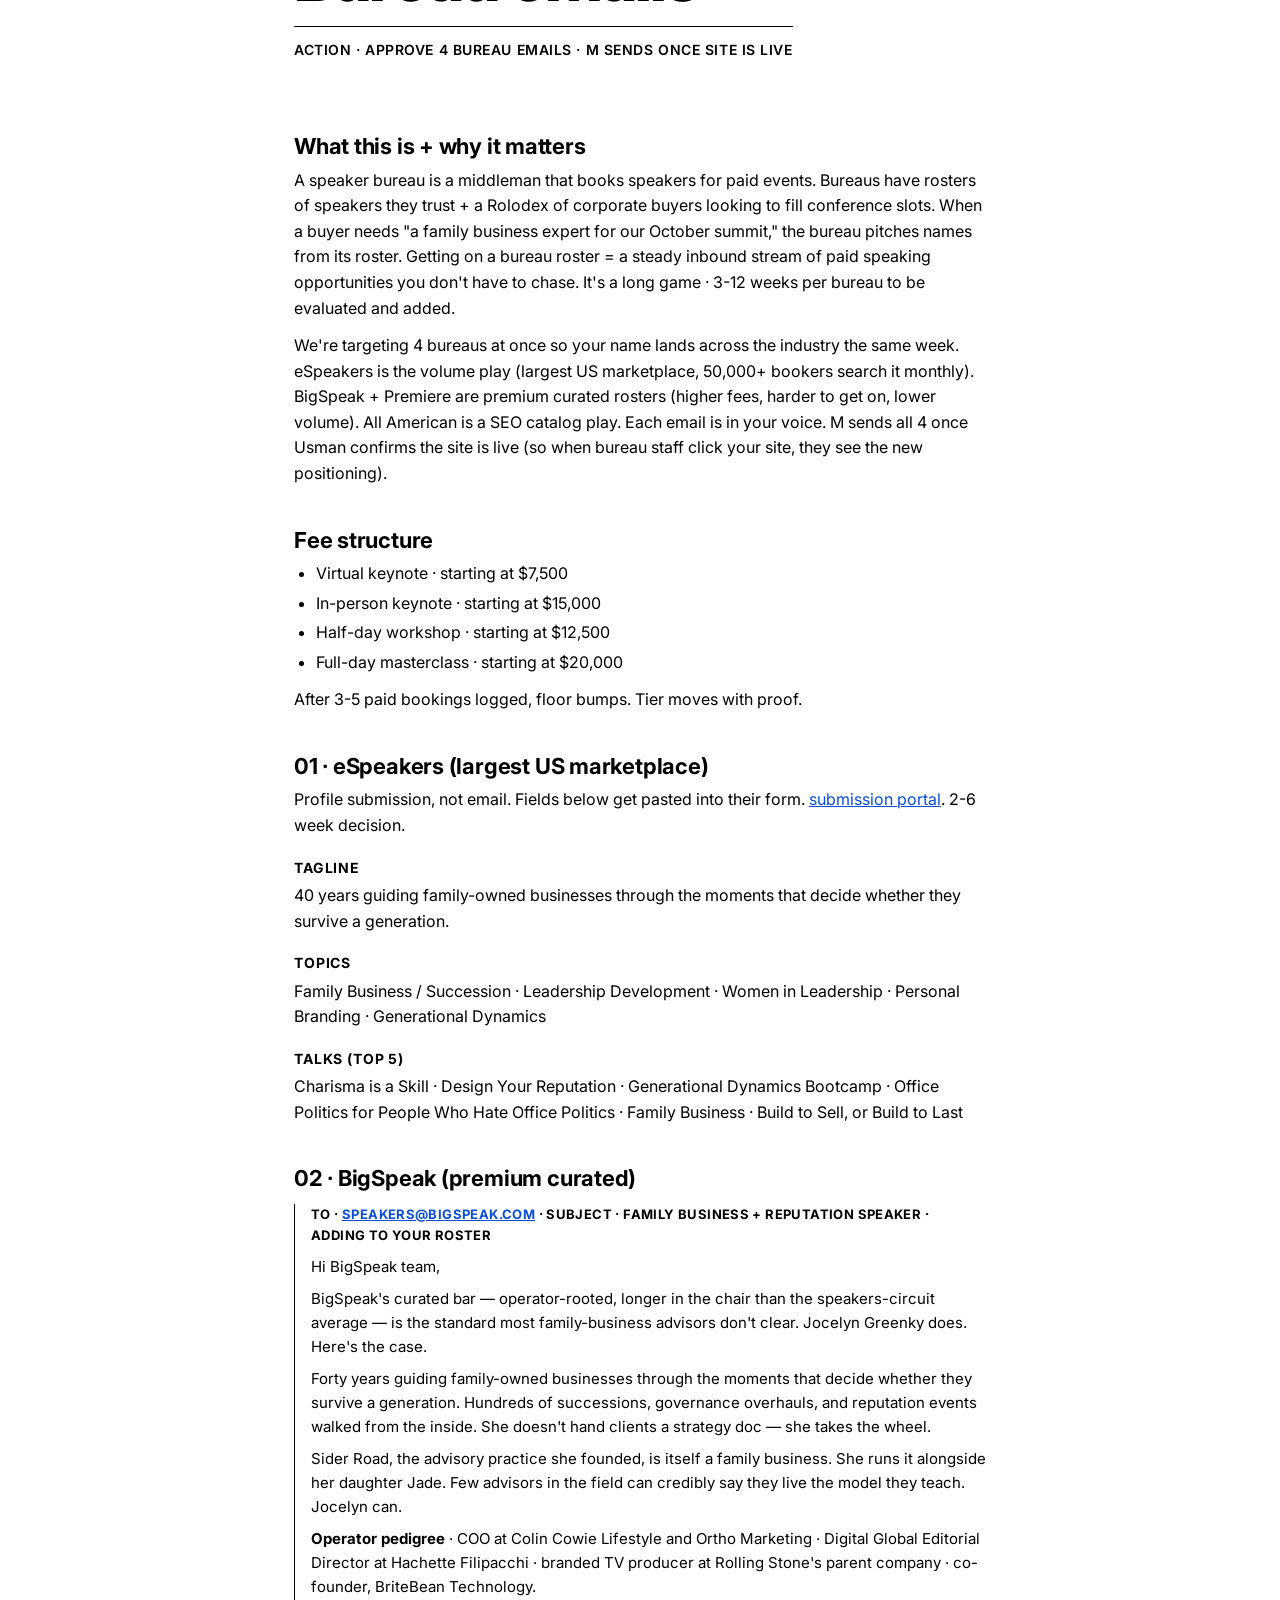
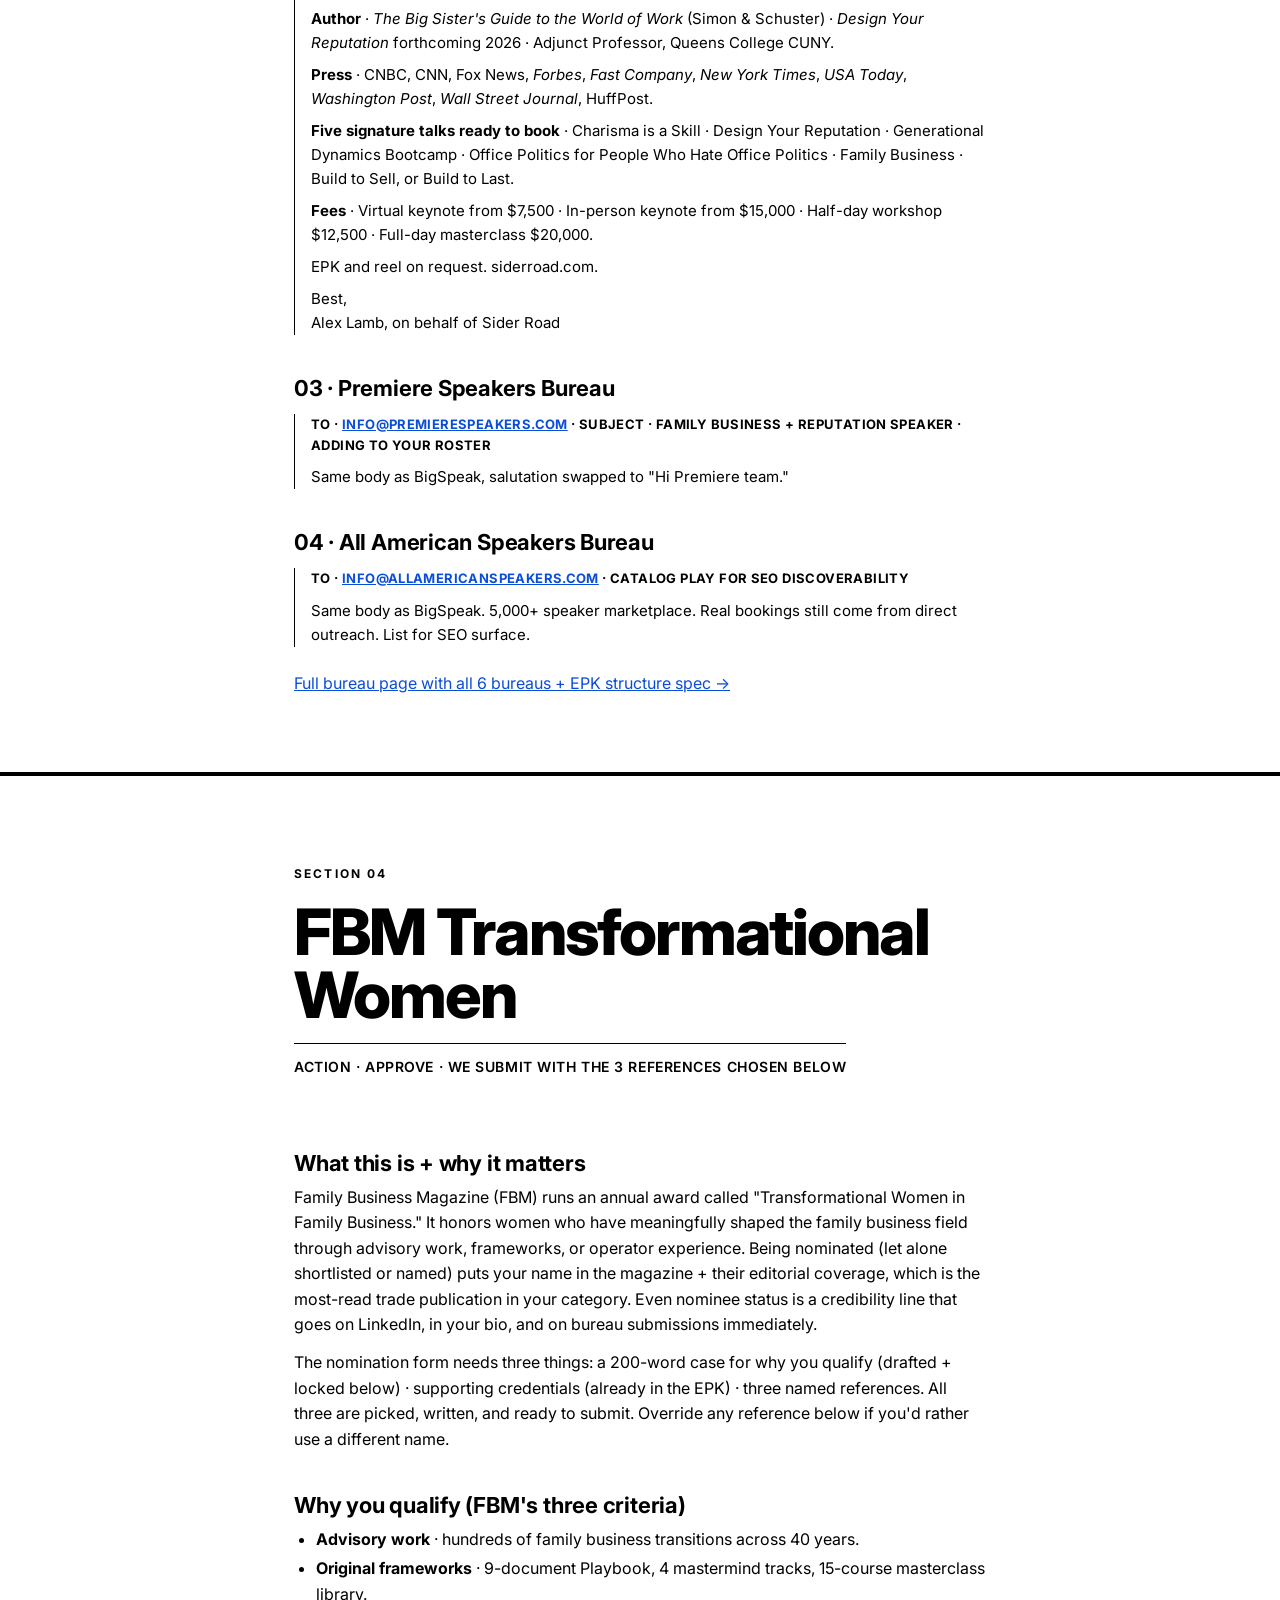
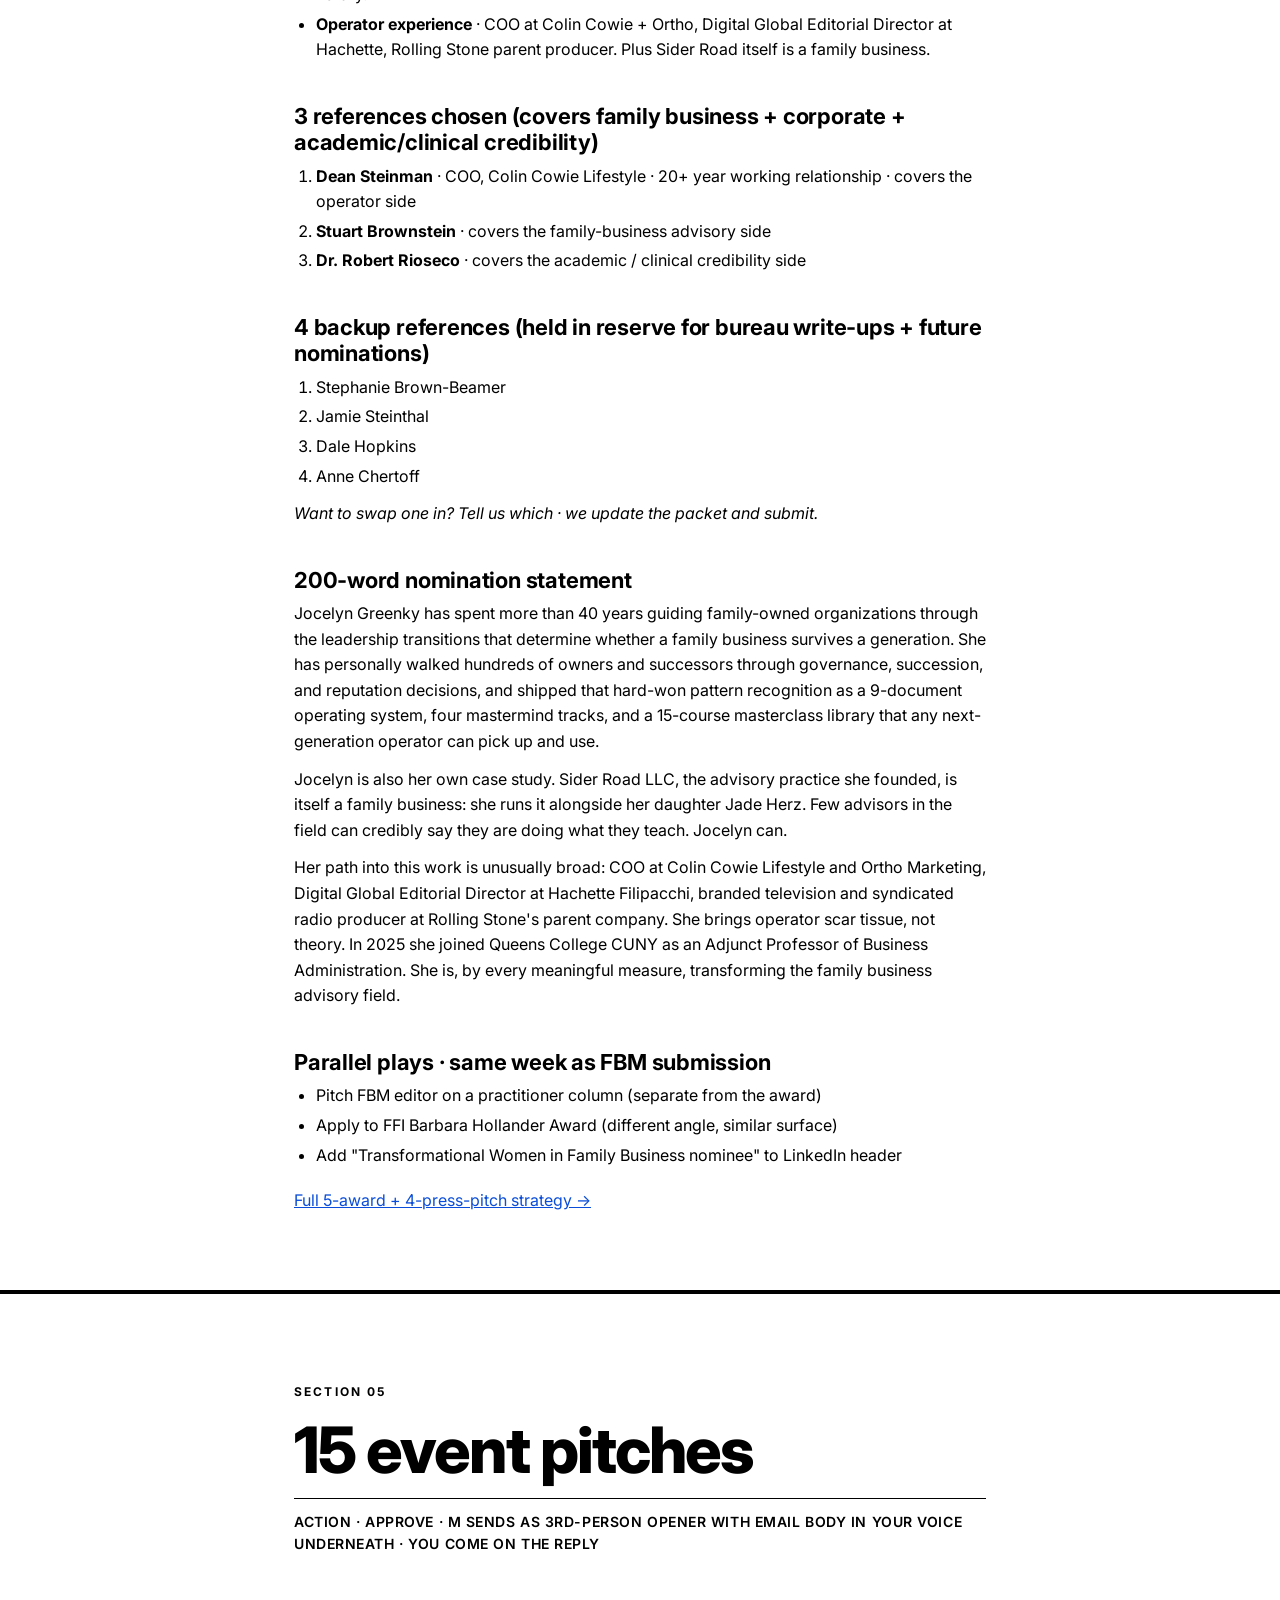
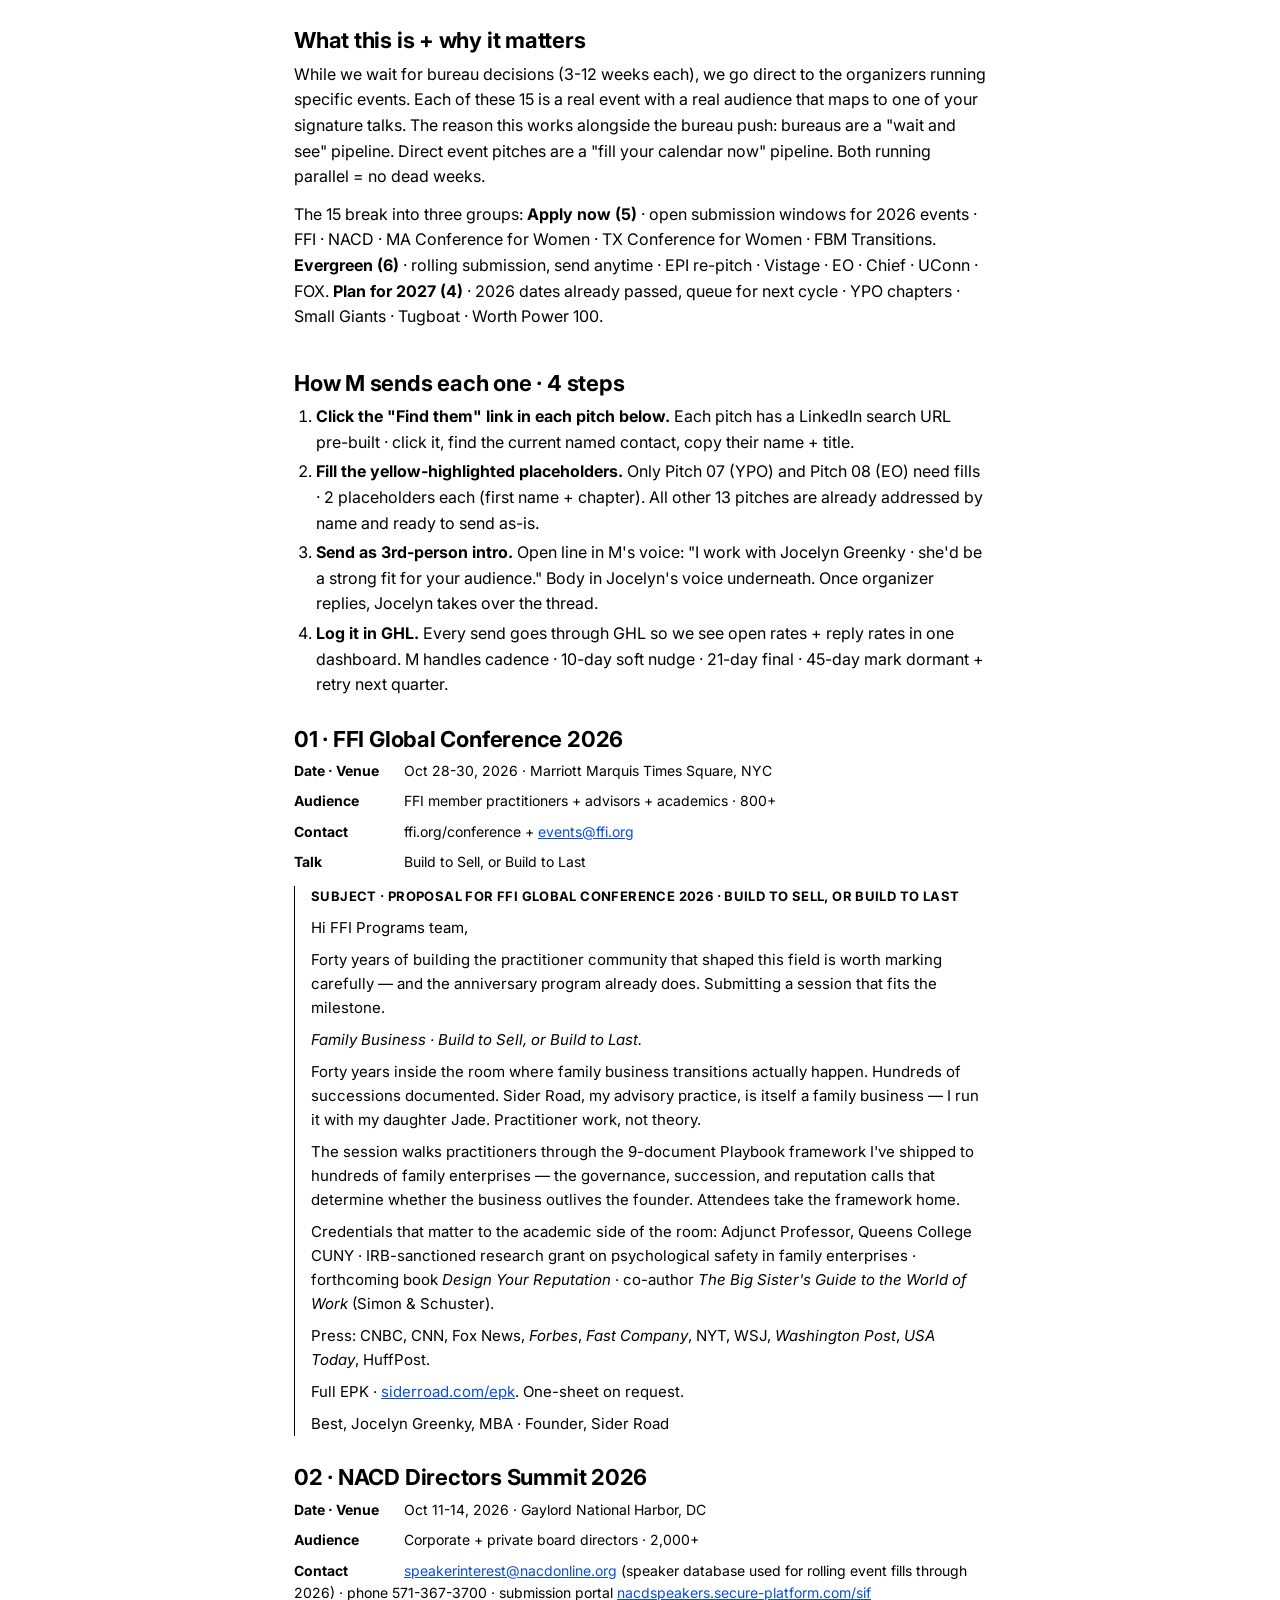
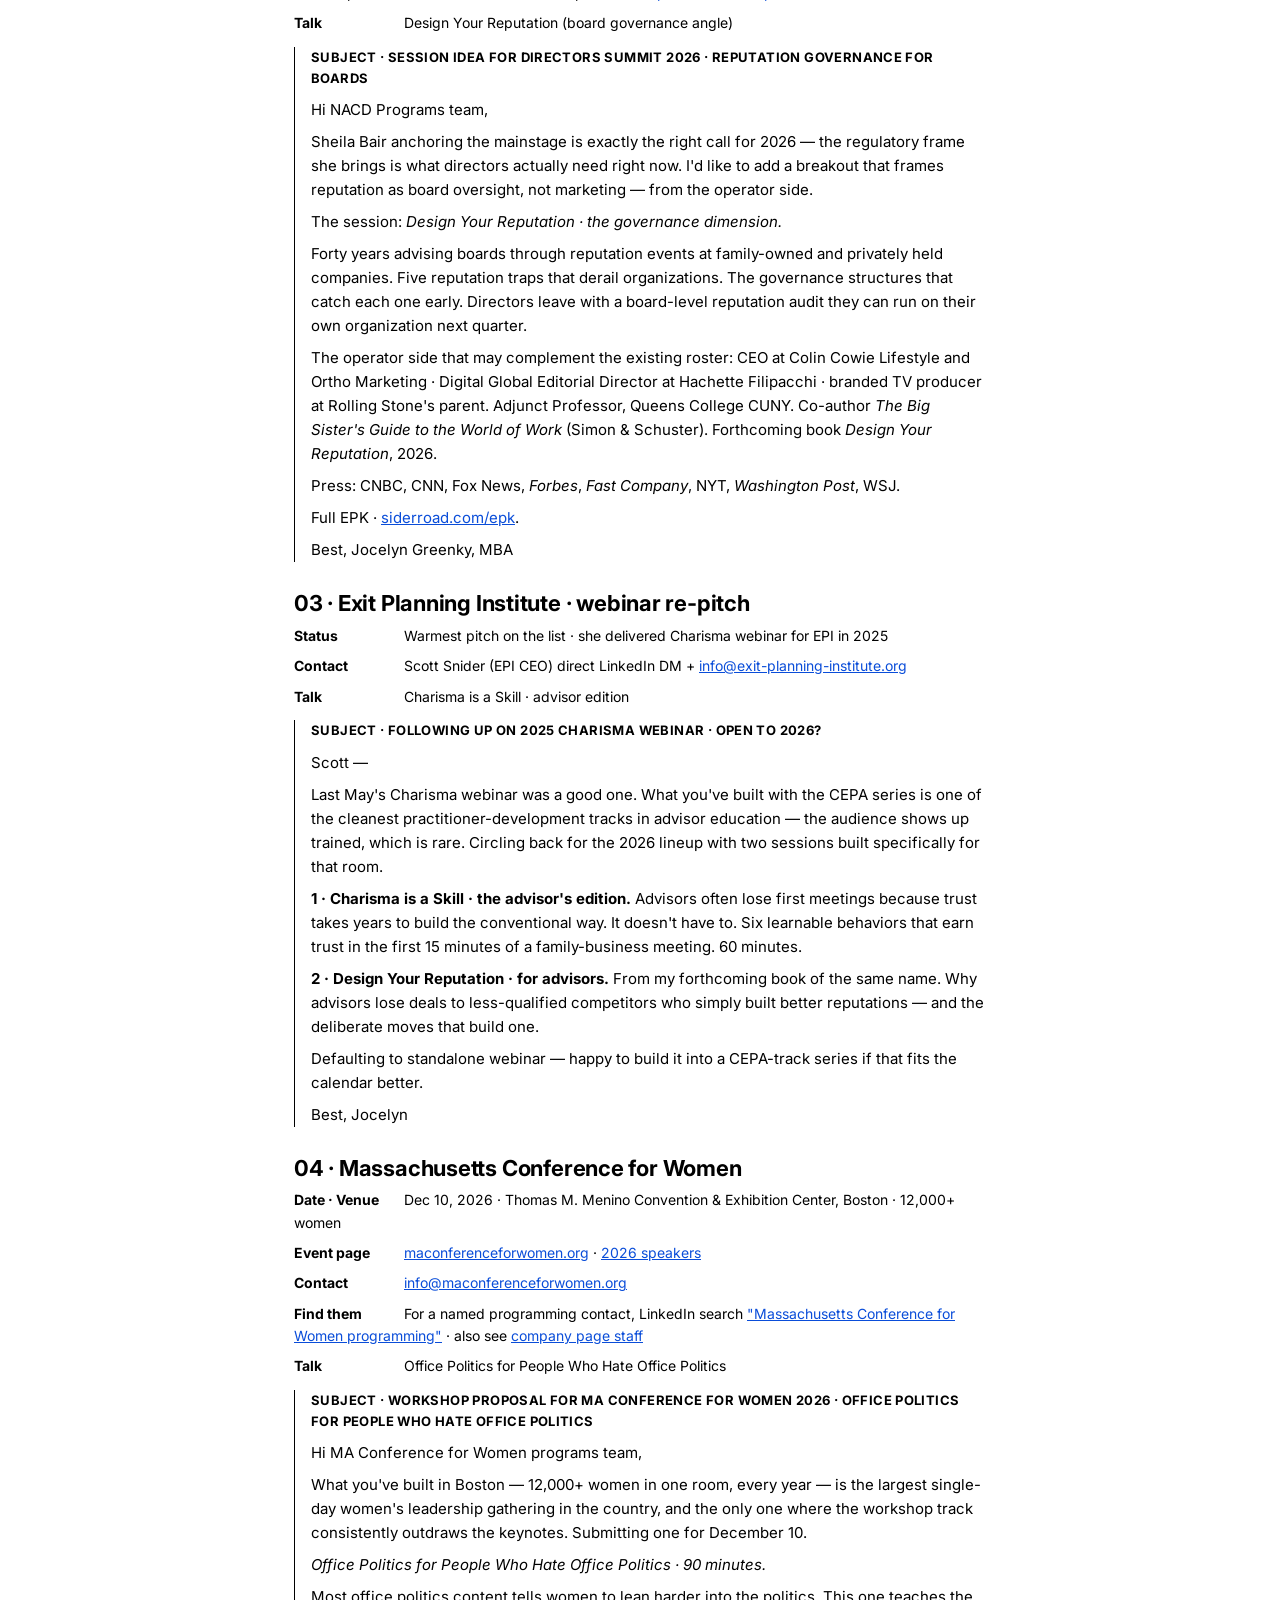
==== commit 3b1e7054: "Bump top items to top · TL;DR black-on-white-inverted block under hero · 5 approval decisions · numb" ====
--- a/index.html
+++ b/index.html
@@ -94,6 +94,83 @@
   section a { color: #0a4dd9; text-decoration: underline; }
   section a:hover { color: #062f8a; }
   mark { background: #fff3a3; padding: 2px 6px; font-weight: 700; }
+
+  /* TL;DR block · the first thing after hero */
+  .topitems {
+    background: #000;
+    color: #fff;
+    padding: 64px 0 56px;
+    border-top: none;
+  }
+  .topitems .label {
+    color: #fff;
+    opacity: 0.6;
+  }
+  .topitems h2 {
+    color: #fff;
+    margin-bottom: 32px;
+  }
+  .topitems ol.approvals {
+    list-style: none;
+    margin: 0;
+    padding: 0;
+    counter-reset: appcount;
+  }
+  .topitems ol.approvals li {
+    counter-increment: appcount;
+    padding: 22px 0;
+    border-top: 1px solid #333;
+    display: grid;
+    grid-template-columns: 50px 1fr auto;
+    gap: 18px;
+    align-items: baseline;
+  }
+  .topitems ol.approvals li::before {
+    content: counter(appcount, decimal-leading-zero);
+    font-size: 22px;
+    font-weight: 800;
+    opacity: 0.5;
+    letter-spacing: -0.02em;
+  }
+  .topitems ol.approvals li:last-child { border-bottom: 1px solid #333; }
+  .topitems ol.approvals strong {
+    display: block;
+    font-size: 22px;
+    font-weight: 700;
+    margin-bottom: 4px;
+    letter-spacing: -0.01em;
+  }
+  .topitems ol.approvals span {
+    display: block;
+    font-size: 15px;
+    opacity: 0.75;
+    line-height: 1.5;
+  }
+  .topitems ol.approvals a {
+    color: #fff;
+    text-decoration: underline;
+    font-size: 13px;
+    font-weight: 600;
+    white-space: nowrap;
+  }
+  .topitems .status-row {
+    display: grid;
+    grid-template-columns: 1fr 1fr;
+    gap: 24px;
+    margin-top: 28px;
+    font-size: 13px;
+    opacity: 0.7;
+  }
+  @media (max-width: 600px) {
+    .topitems ol.approvals li {
+      grid-template-columns: 36px 1fr;
+    }
+    .topitems ol.approvals li a {
+      grid-column: 2;
+      margin-top: 8px;
+    }
+    .topitems .status-row { grid-template-columns: 1fr; }
+  }
   footer a { color: #0a4dd9; text-decoration: underline; }
   .email {
     margin: 12px 0 24px;
@@ -143,6 +220,44 @@
     <p>Everything on one page. Read, approve, send.</p>
   </div>
 </header>
+
+<!-- TL;DR · TOP ITEMS -->
+<section id="topitems" class="topitems">
+  <div class="wrap">
+    <div class="label">What you need to approve</div>
+    <h2>5 decisions.<br />Everything else handled.</h2>
+    <ol class="approvals">
+      <li>
+        <strong>Approve the EPK.</strong>
+        <span>Read it once. Once you say go, we build the print-ready PDF + give M the copy to lift into your Canva.</span>
+        <a href="#epk">Jump to EPK →</a>
+      </li>
+      <li>
+        <strong>Approve the 4 bureau emails.</strong>
+        <span>eSpeakers, BigSpeak, Premiere, All American. Written in your voice. Read, edit, approve.</span>
+        <a href="#bureau">Jump to bureaus →</a>
+      </li>
+      <li>
+        <strong>Approve the 3 FBM references.</strong>
+        <span>Dean Steinman + Stuart Brownstein + Dr. Robert Rioseco. Tell us if you'd rather swap one in.</span>
+        <a href="#award">Jump to FBM →</a>
+      </li>
+      <li>
+        <strong>Approve the 15 event pitches.</strong>
+        <span>13 are addressed by name and send-ready. 2 (YPO + EO) need M to fill 2 placeholders each.</span>
+        <a href="#pitches">Jump to pitches →</a>
+      </li>
+      <li>
+        <strong>Send your podcast video.</strong>
+        <span>Raw + edited. Source material for cutting a new sizzle reel in your brand inside a week.</span>
+      </li>
+    </ol>
+    <div class="status-row">
+      <div><strong>Not blocking you ·</strong> Usman pushing site updates · live tomorrow.</div>
+      <div><strong>Send timing ·</strong> Tuesday May 26 (post-Memorial Day) or Thursday May 28 (when M back).</div>
+    </div>
+  </div>
+</section>
 
 <!-- SITE -->
 <section id="site">
@@ -699,30 +814,6 @@
   </div>
 </section>
 
-<!-- SPRINT 2 · HIDDEN UNTIL CLIENT ASKS · keep for fast re-add
-<section id="sprint2">
-  <div class="wrap">
-    <div class="label">Section 06</div>
-    <h2>Sprint 2 · Revenue + Lift</h2>
-    <p class="action">Action · 30-min strategy call next Thursday</p>
-    <h3>What this is + why it matters</h3>
-    <p>Sprint 1 packaged what you already have · EPK, bureau outreach, awards, event pitches, site fixes. Surface work. Sprint 2 is the engine that converts the surface into paid bookings, mastermind seats, and inbound revenue. Sprint 1 makes you bookable. Sprint 2 makes you booked.</p>
-    <h3>The 8 moves</h3>
-    <ol>
-      <li>GHL list reactivation · 5-email re-engagement to dormant contacts</li>
-      <li>LinkedIn outreach playbook for M · 30/day, you approve</li>
-      <li>Masterclass funnel · free download to paid course to mastermind</li>
-      <li>Mastermind fill campaign · 3 cohorts targeted</li>
-      <li>Lawyer + advisor partnership outreach · referral pipeline</li>
-      <li>Branded signature framework · name the Jocelyn method</li>
-      <li>Sider Road Institute · brand container for tier-above</li>
-      <li>Cornell SC Johnson Fellow application · Ivy affiliation</li>
-    </ol>
-    <p>Per project or retainer · whatever fits budget + timeline. Sprint 3 = ongoing retainer if Sprint 2 produces.</p>
-  </div>
-</section>
--->
-
 <footer>
   <div class="wrap">
     <p>Sider Road Foundation Sprint · Sprint 1 close · May 2026</p>
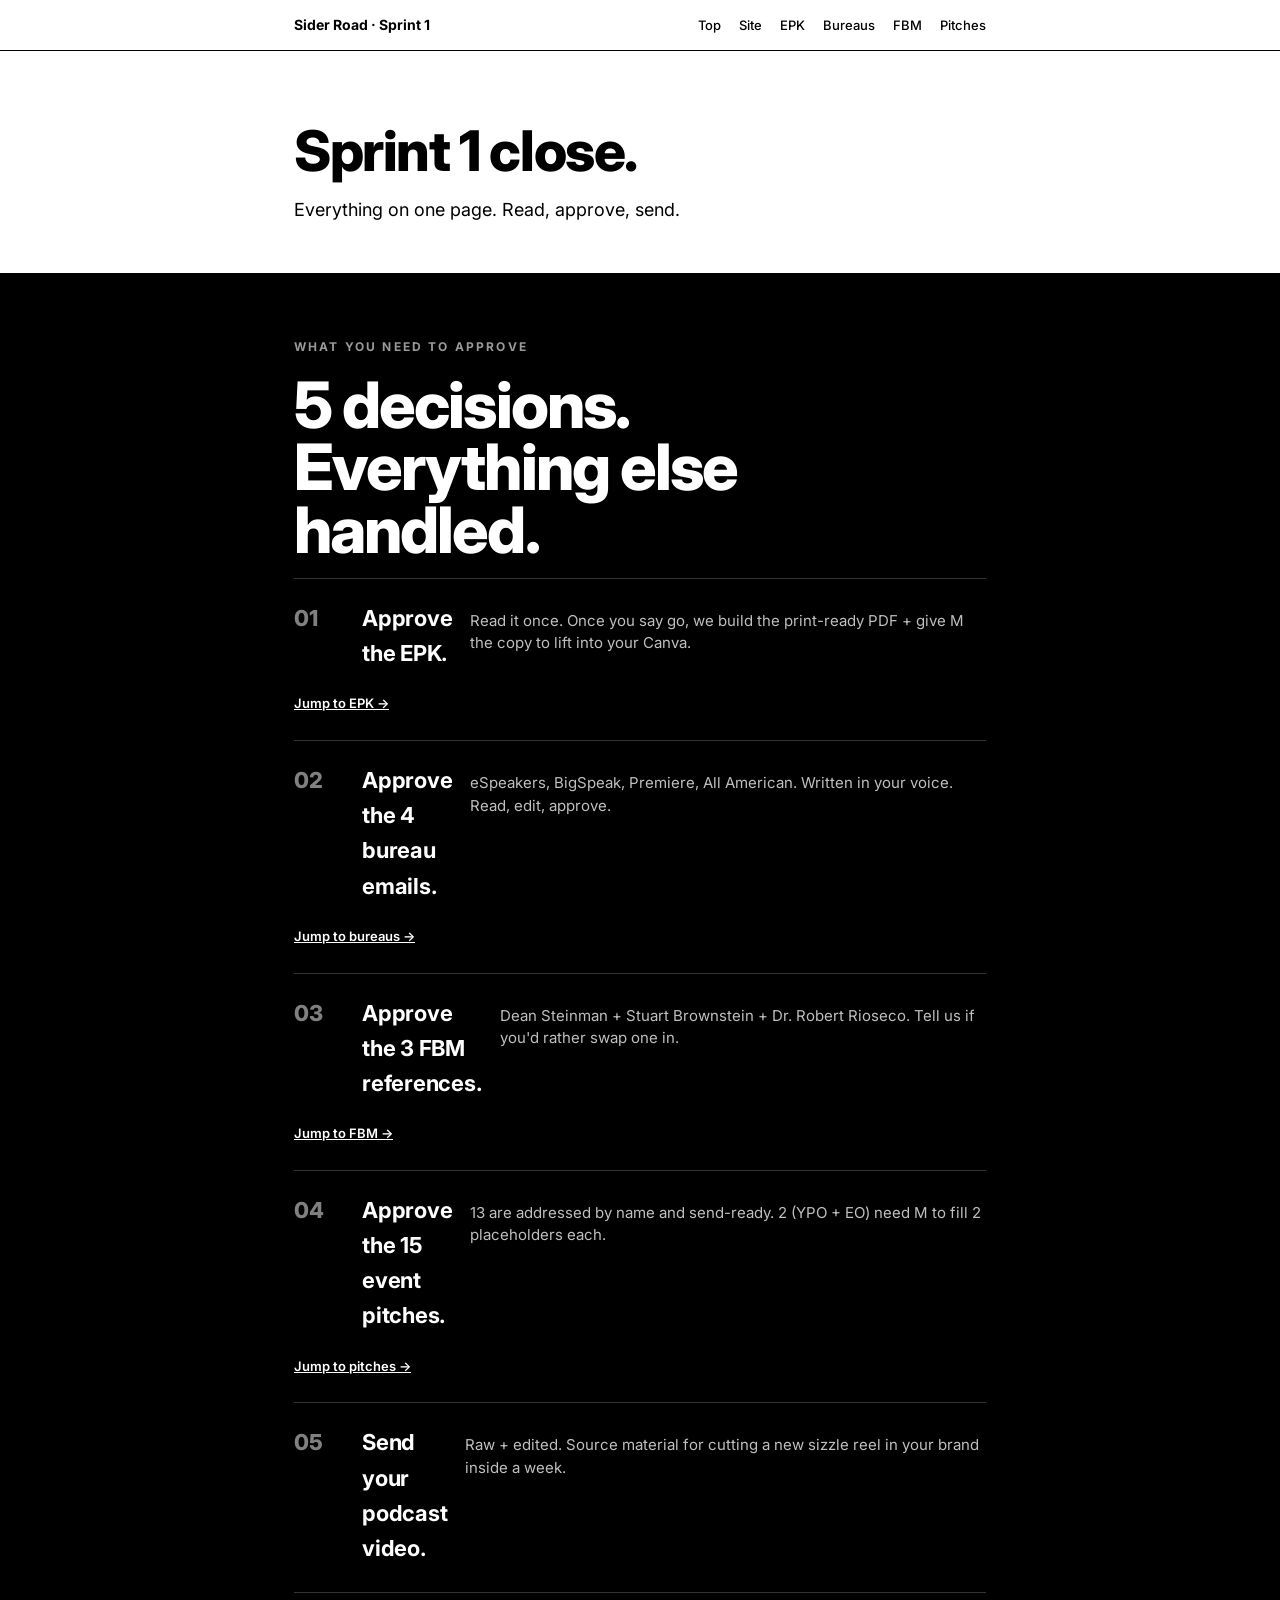
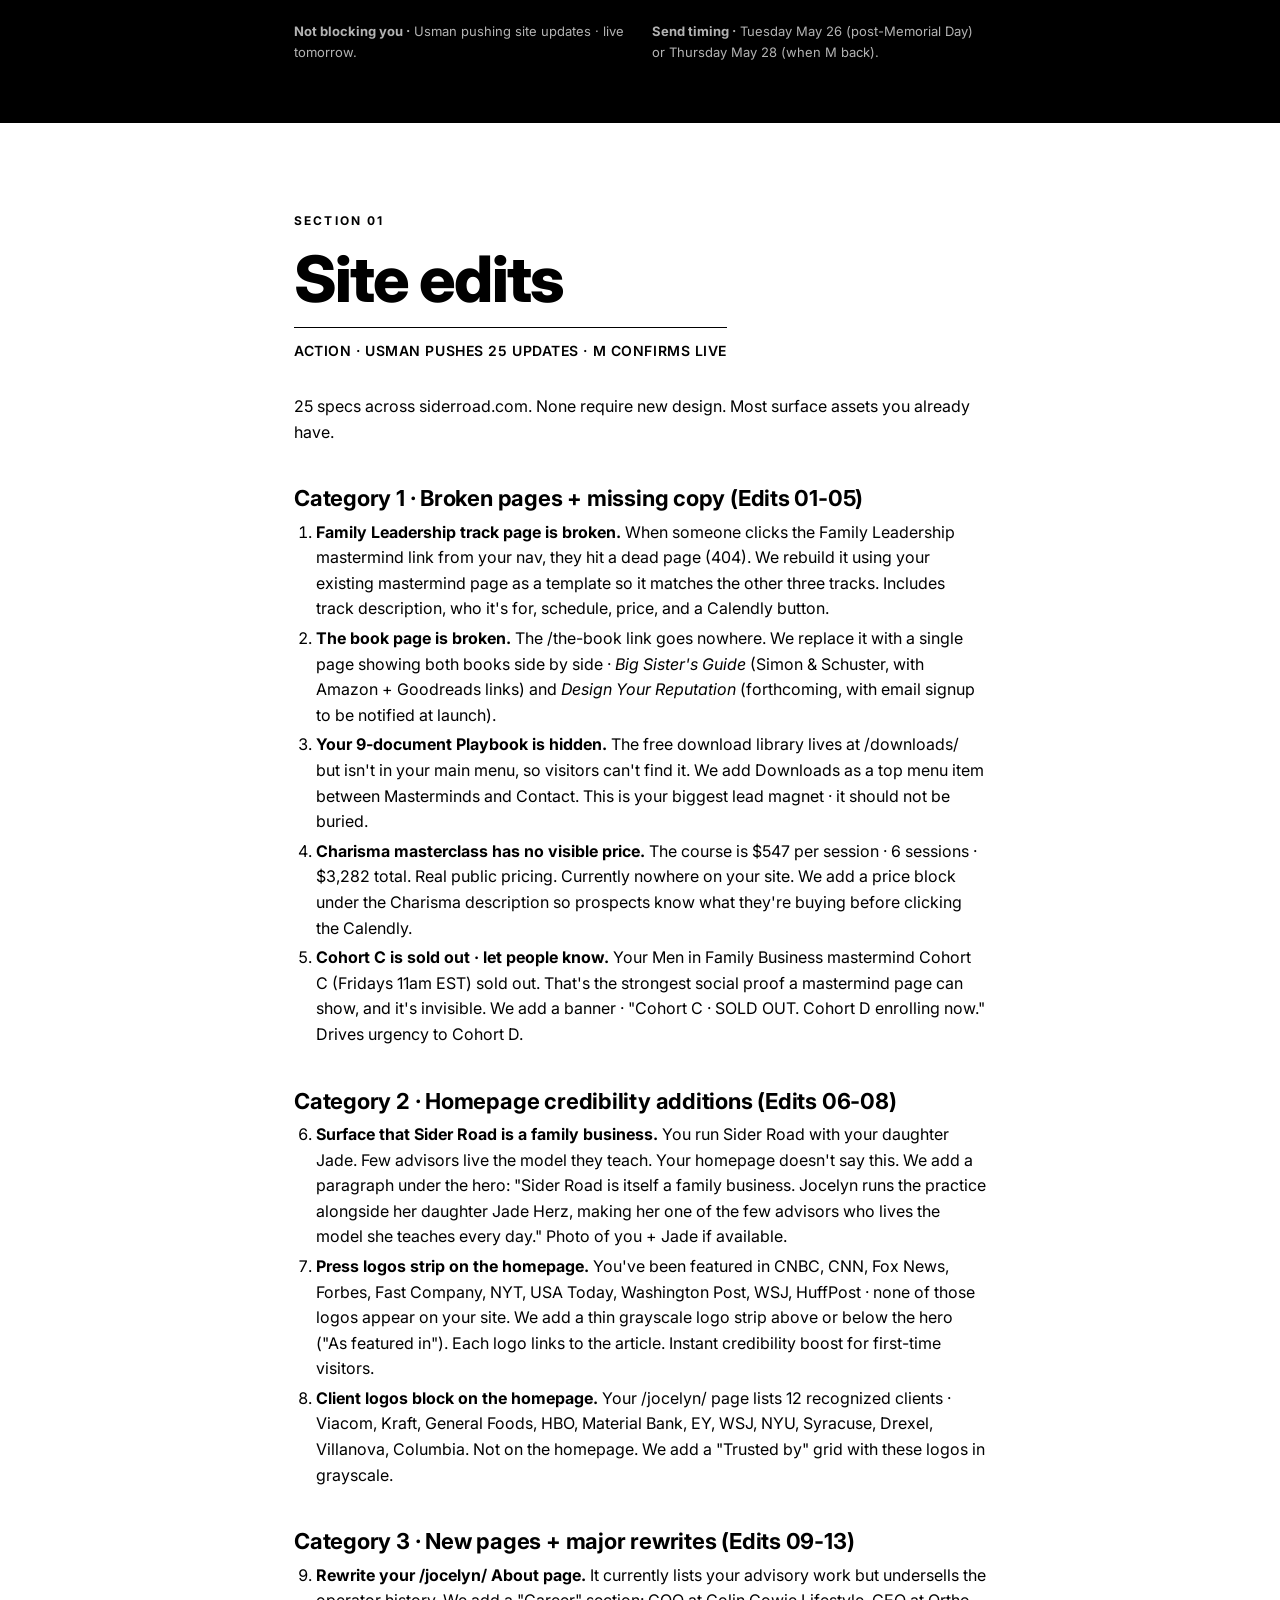
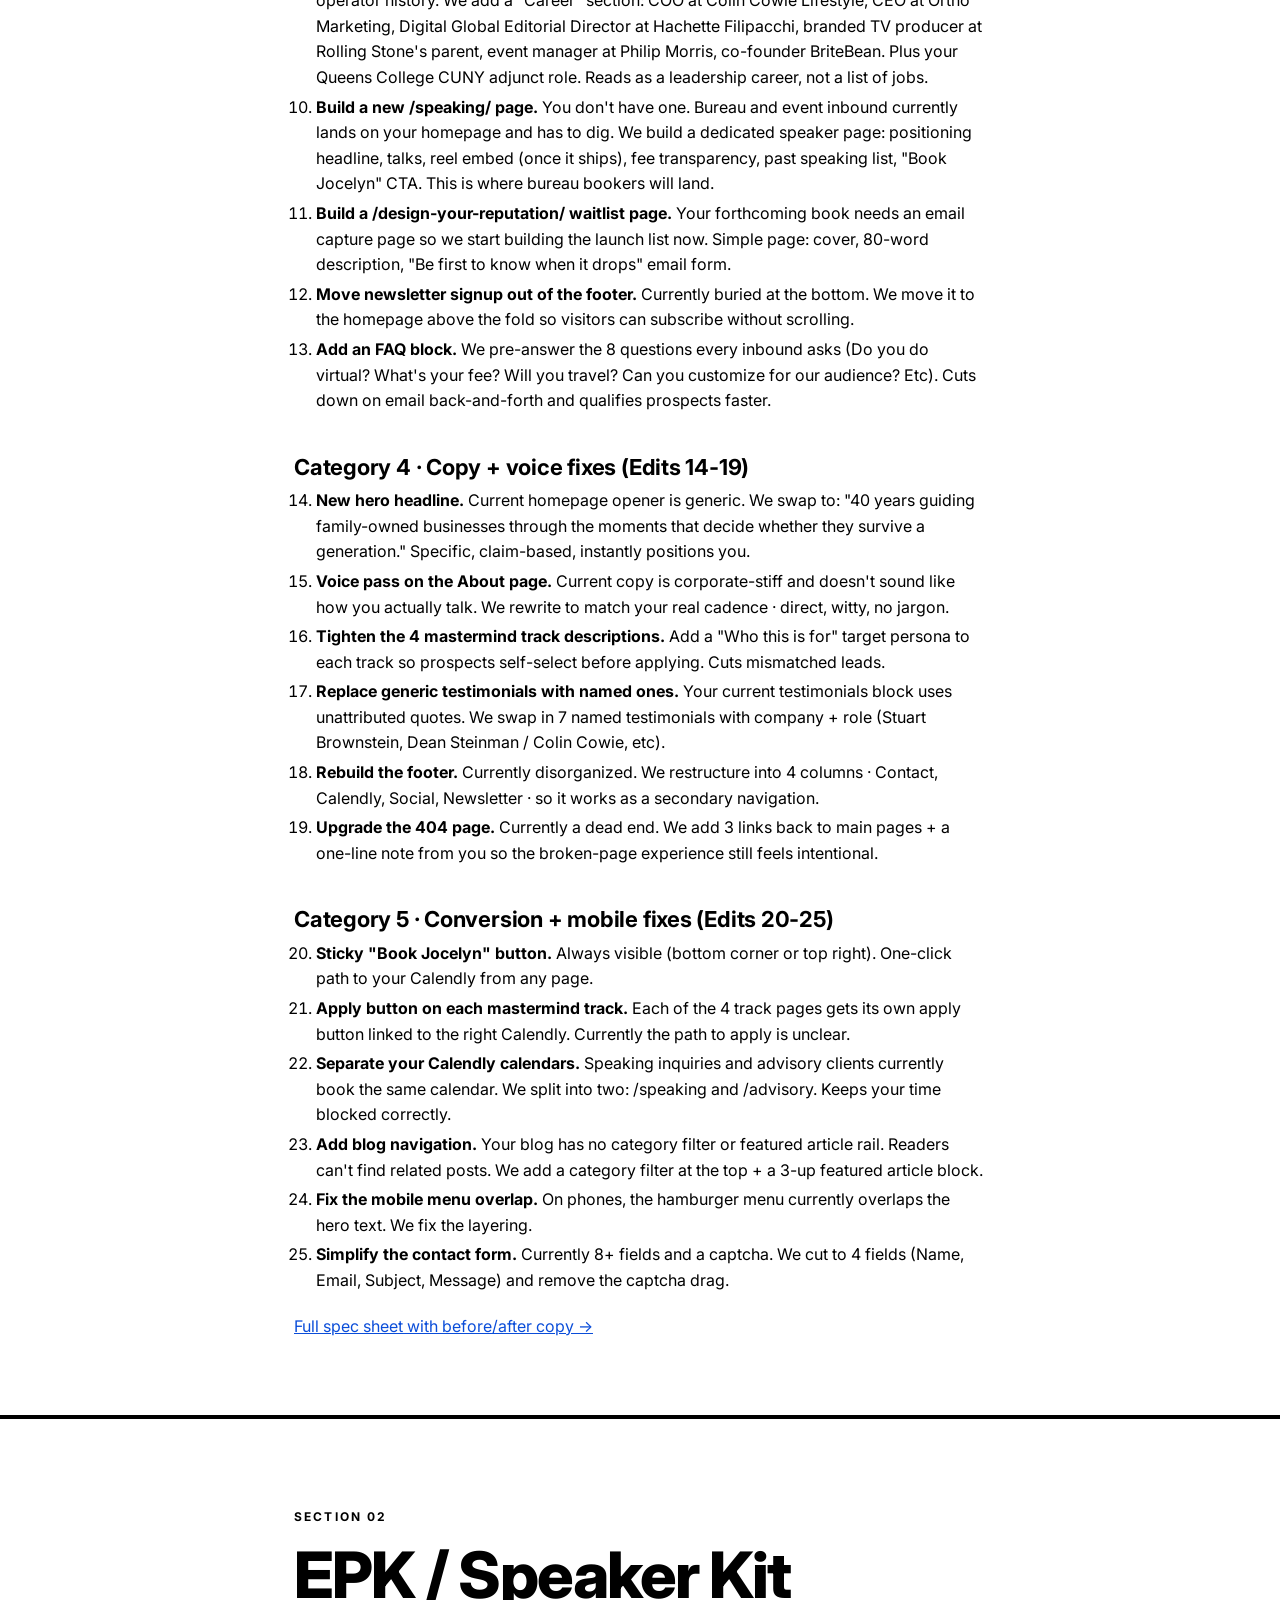
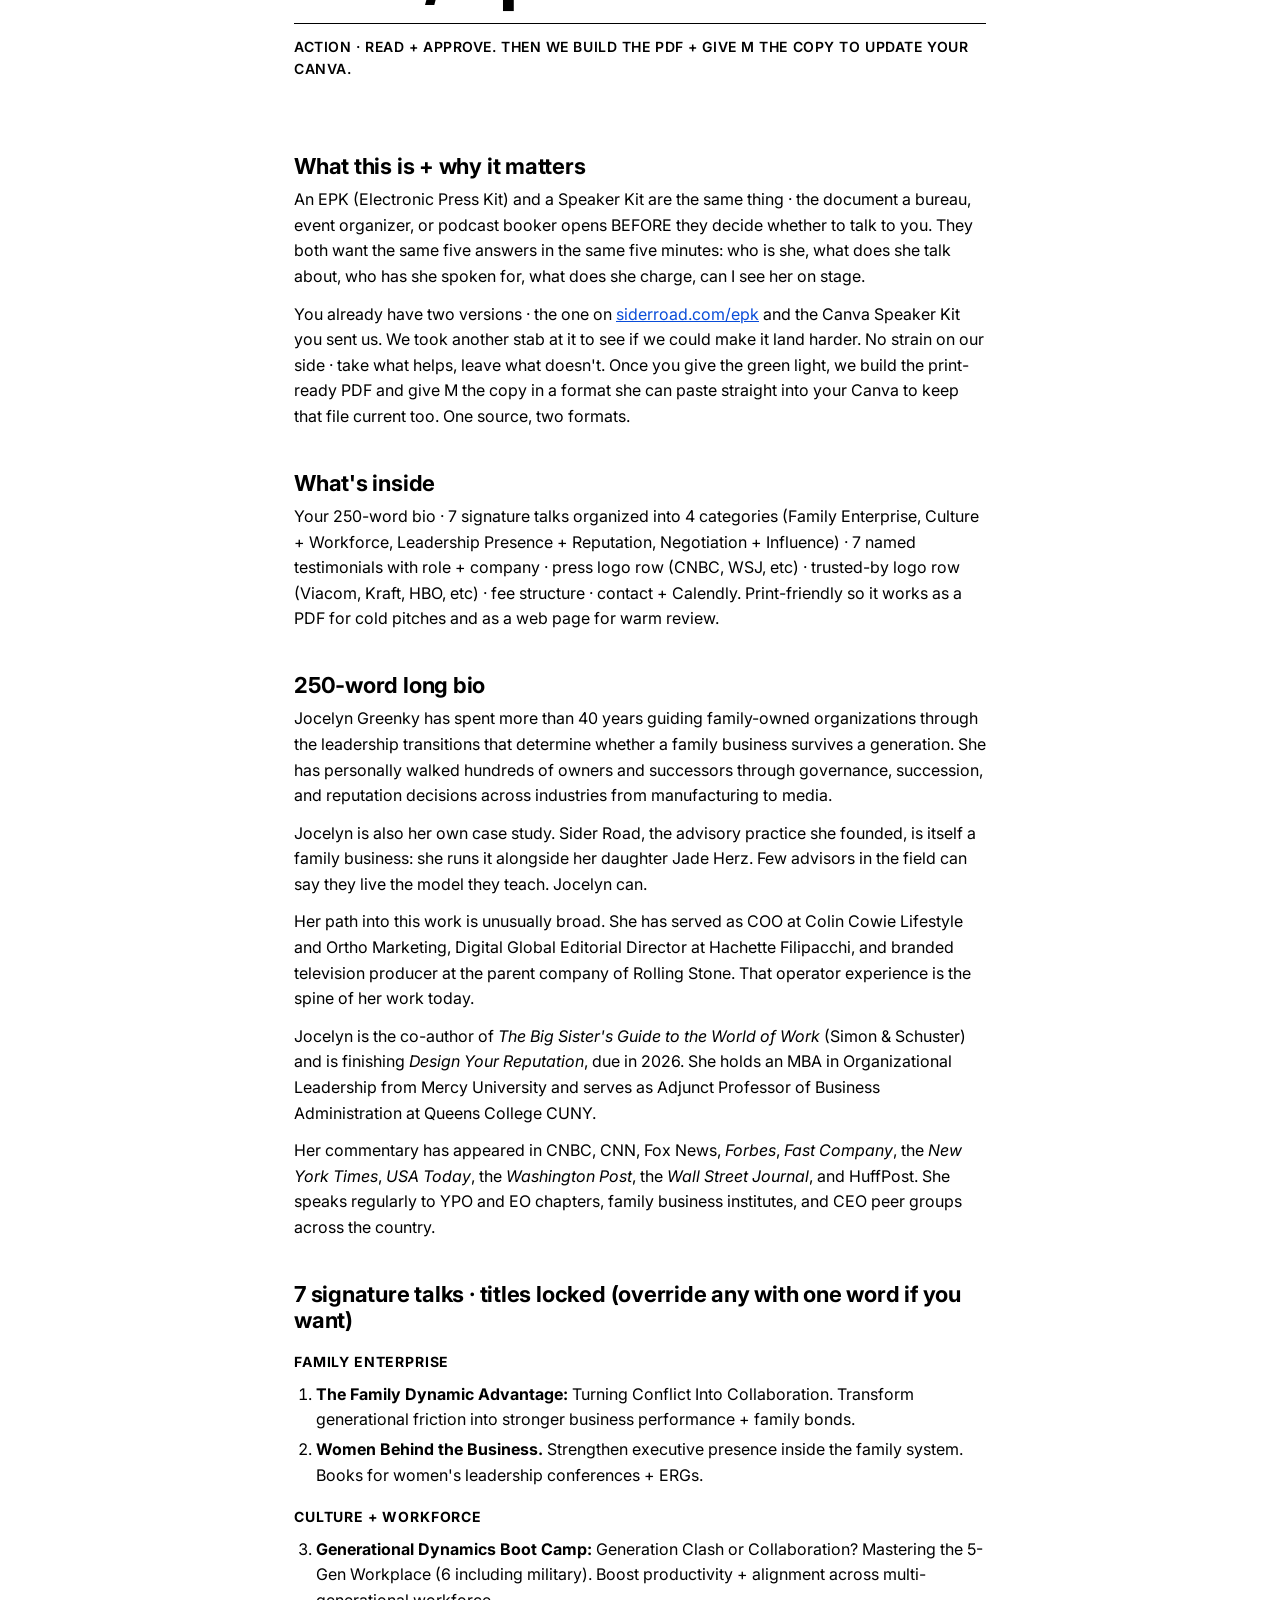
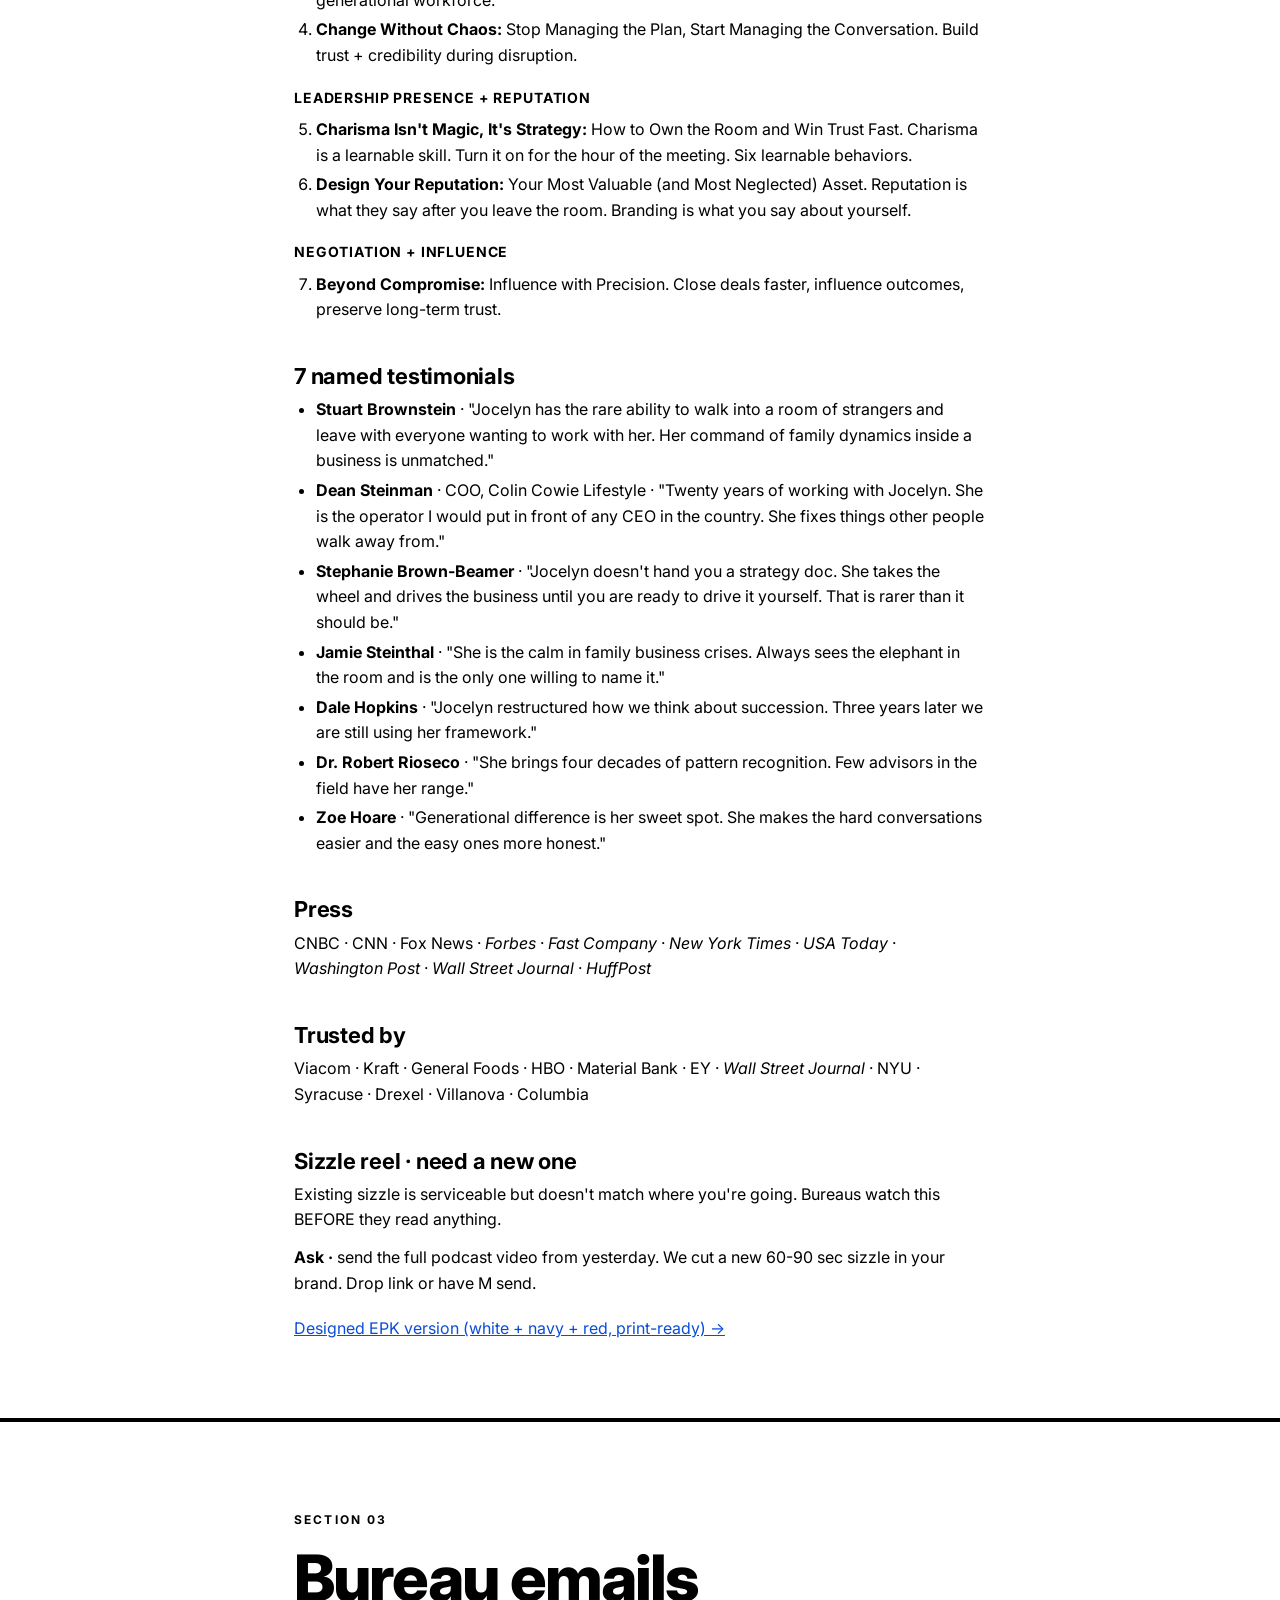
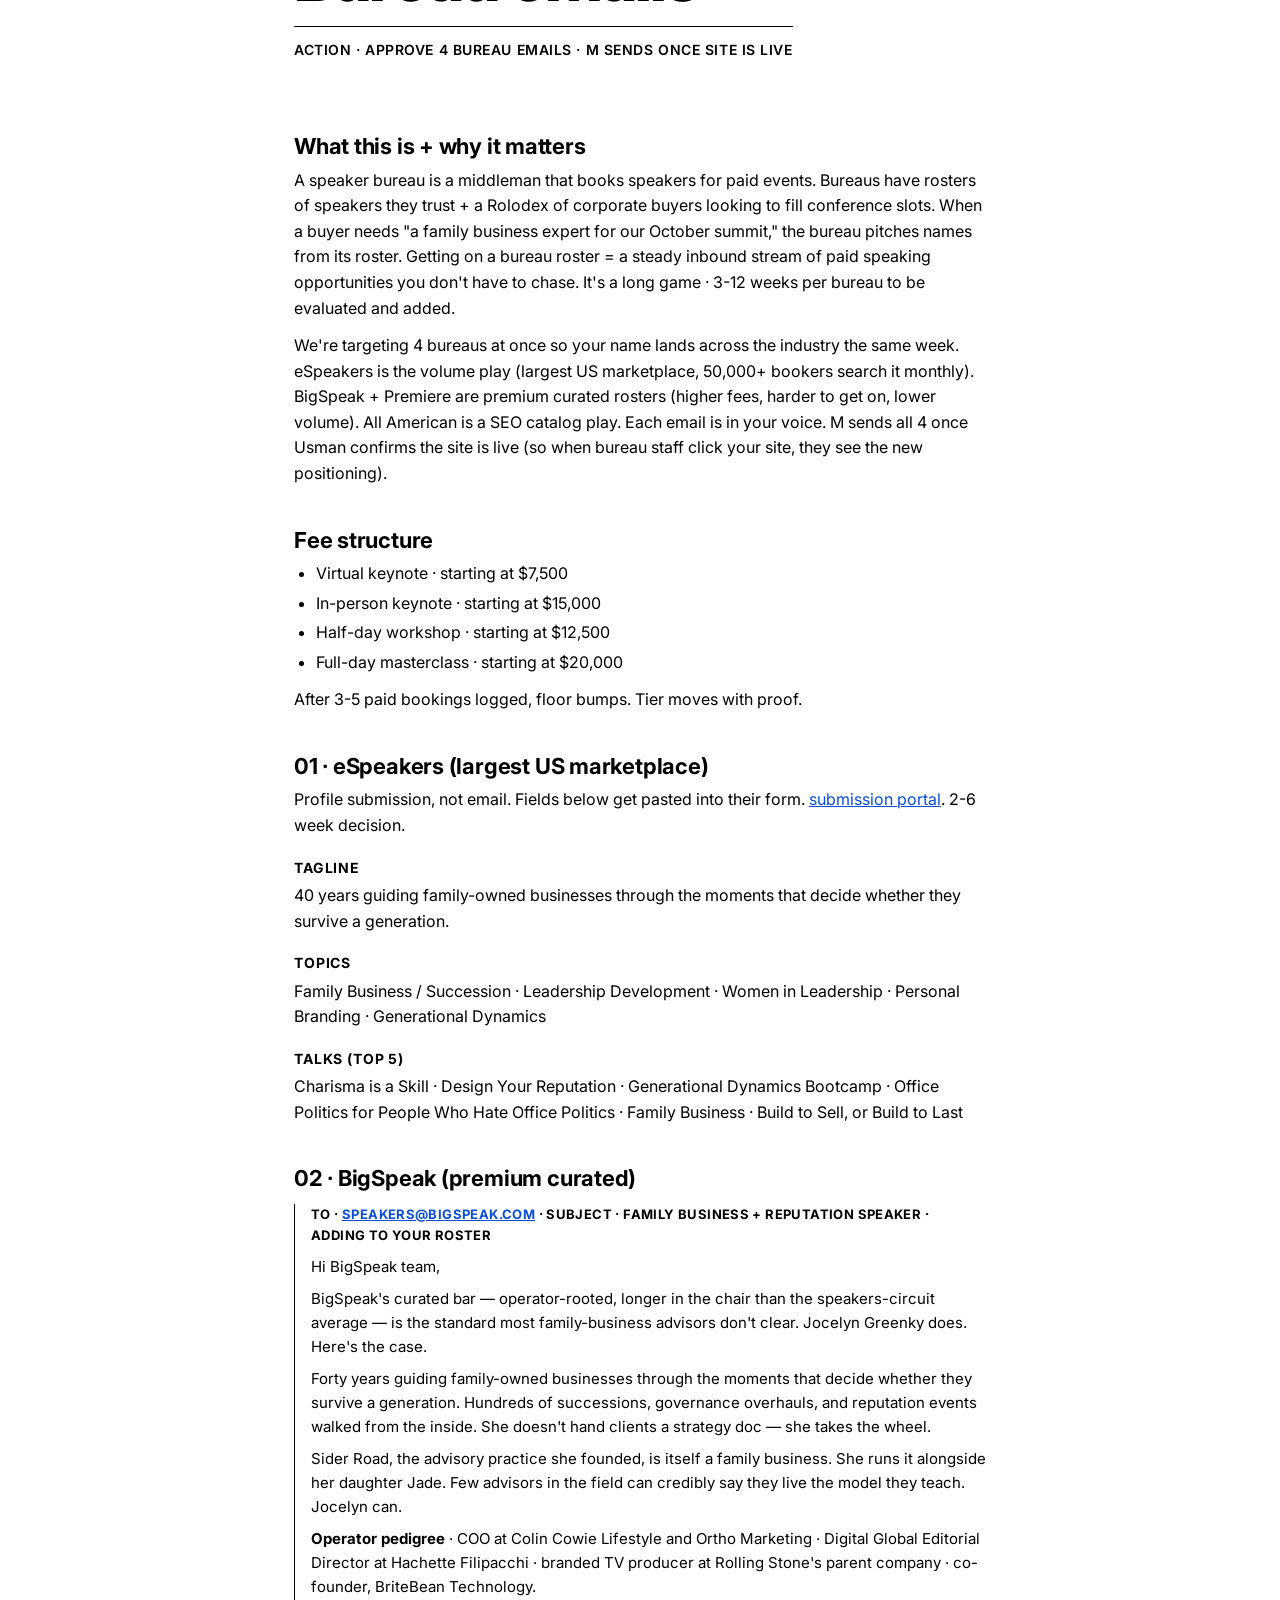
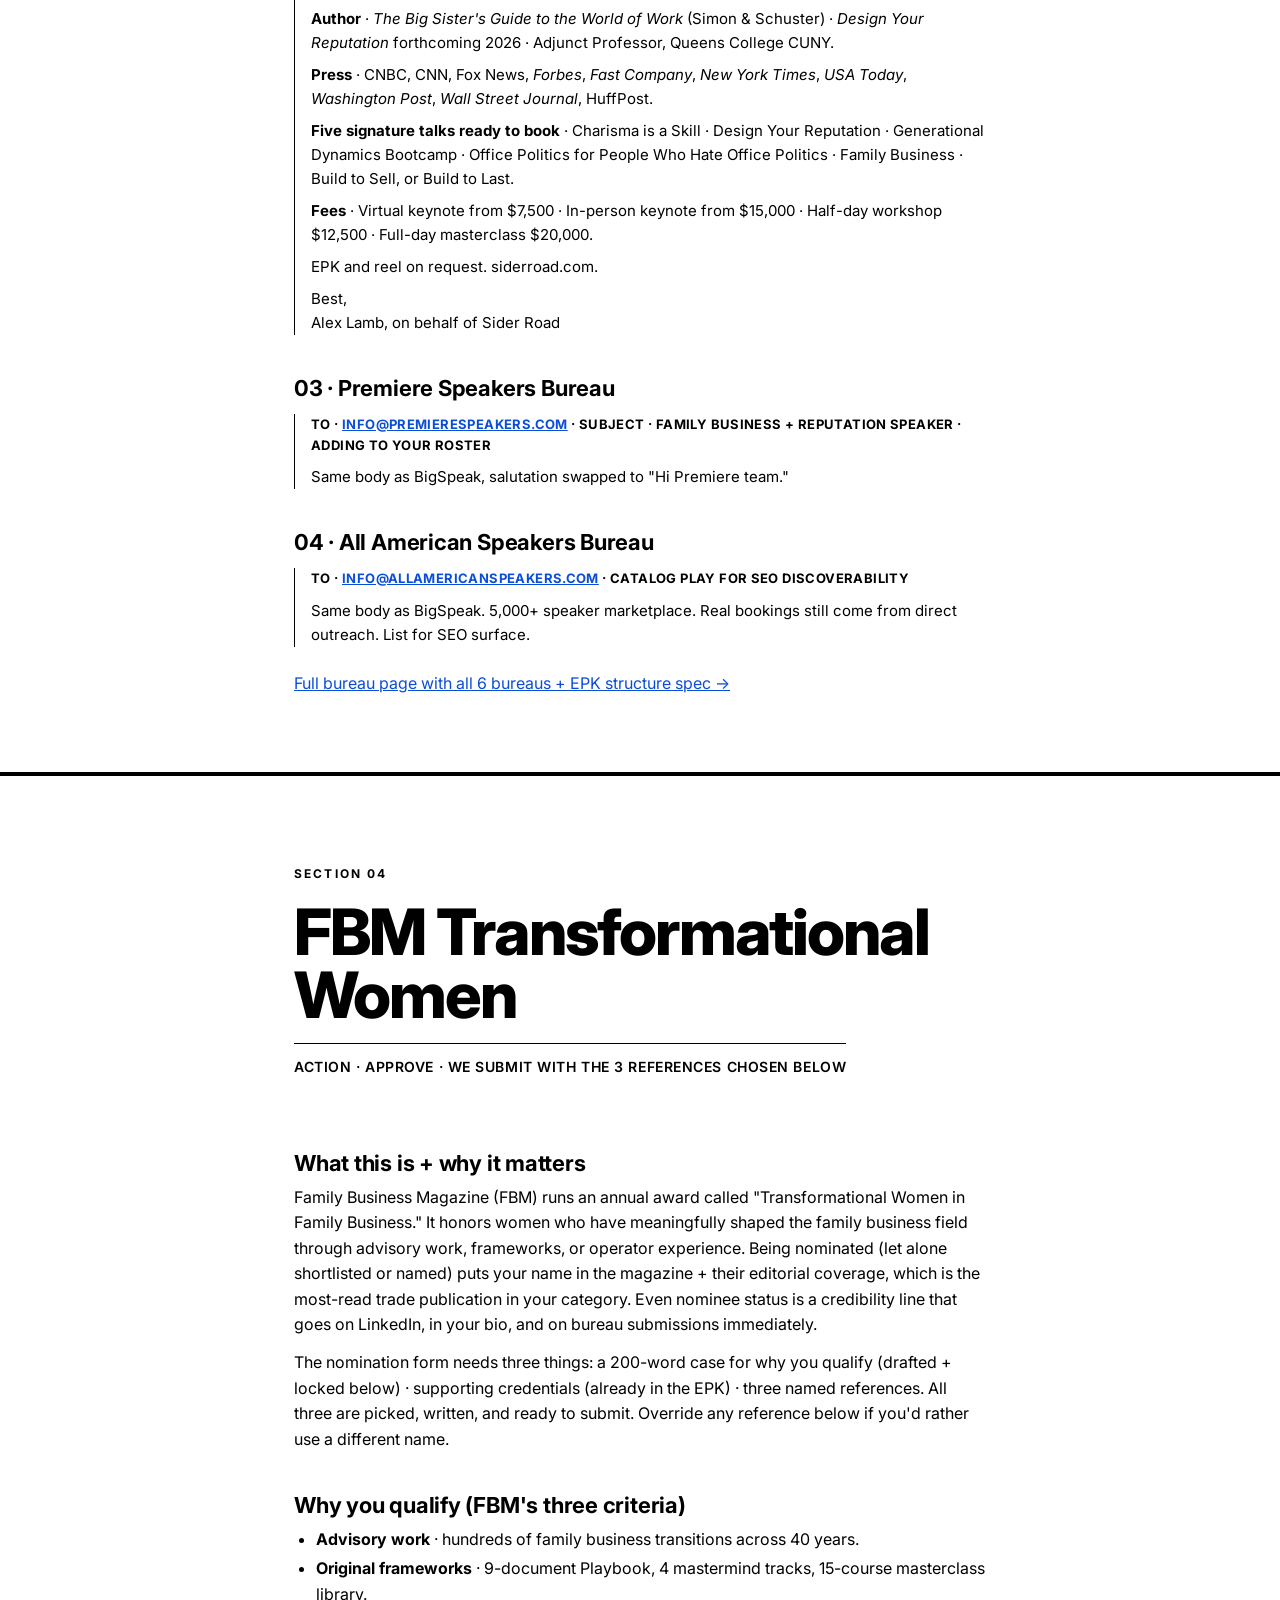
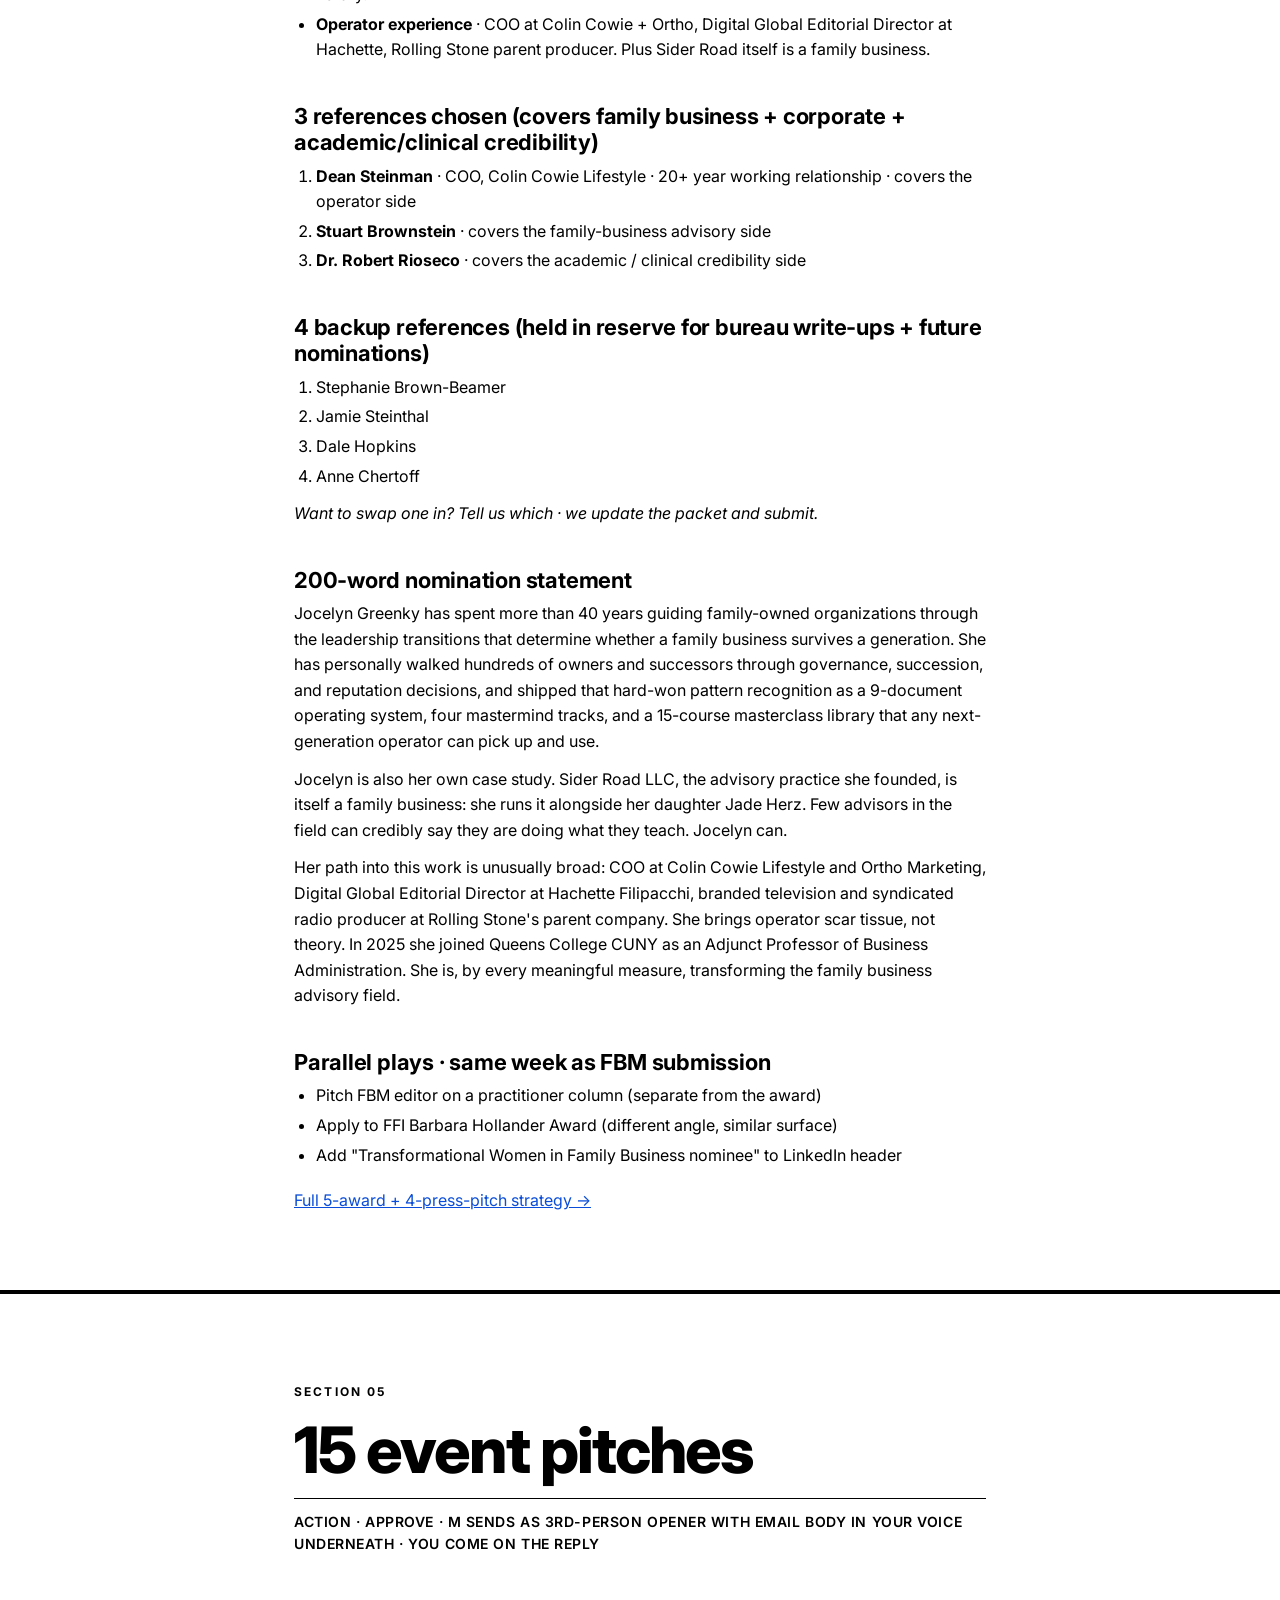
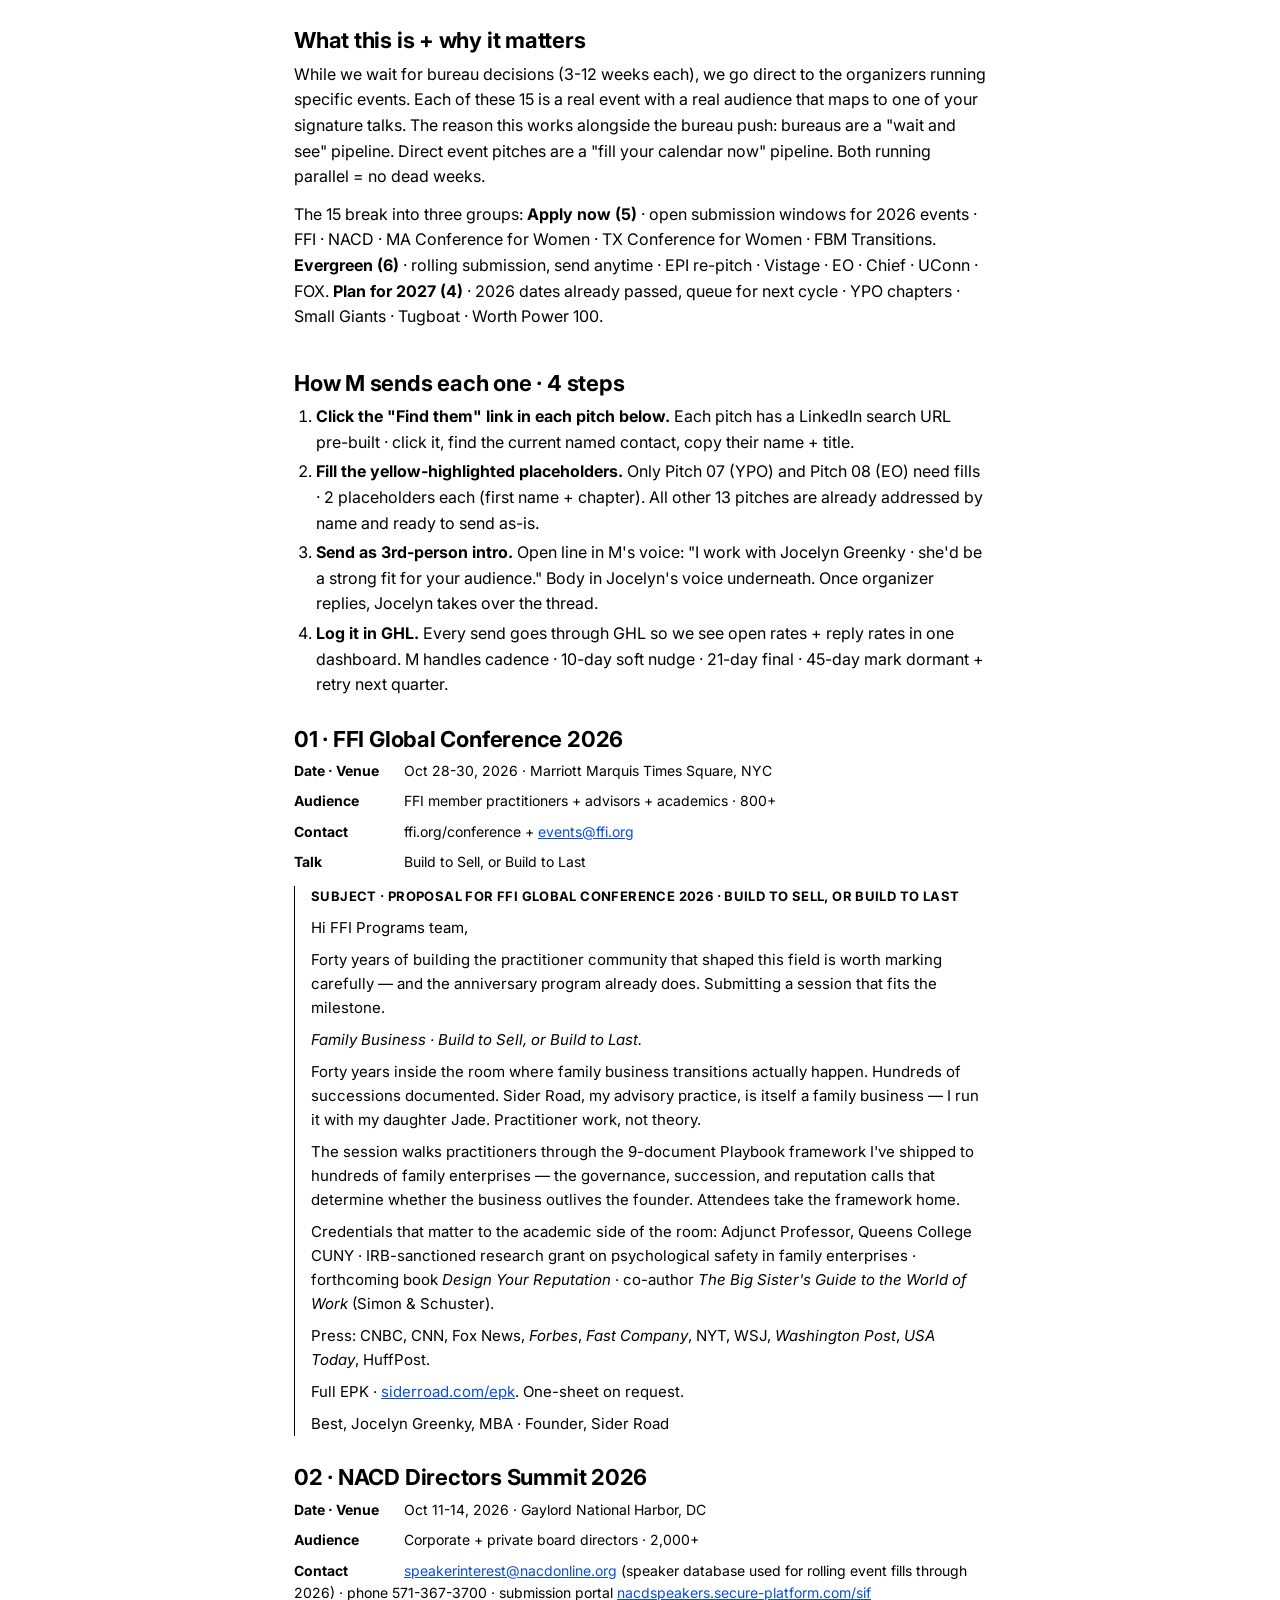
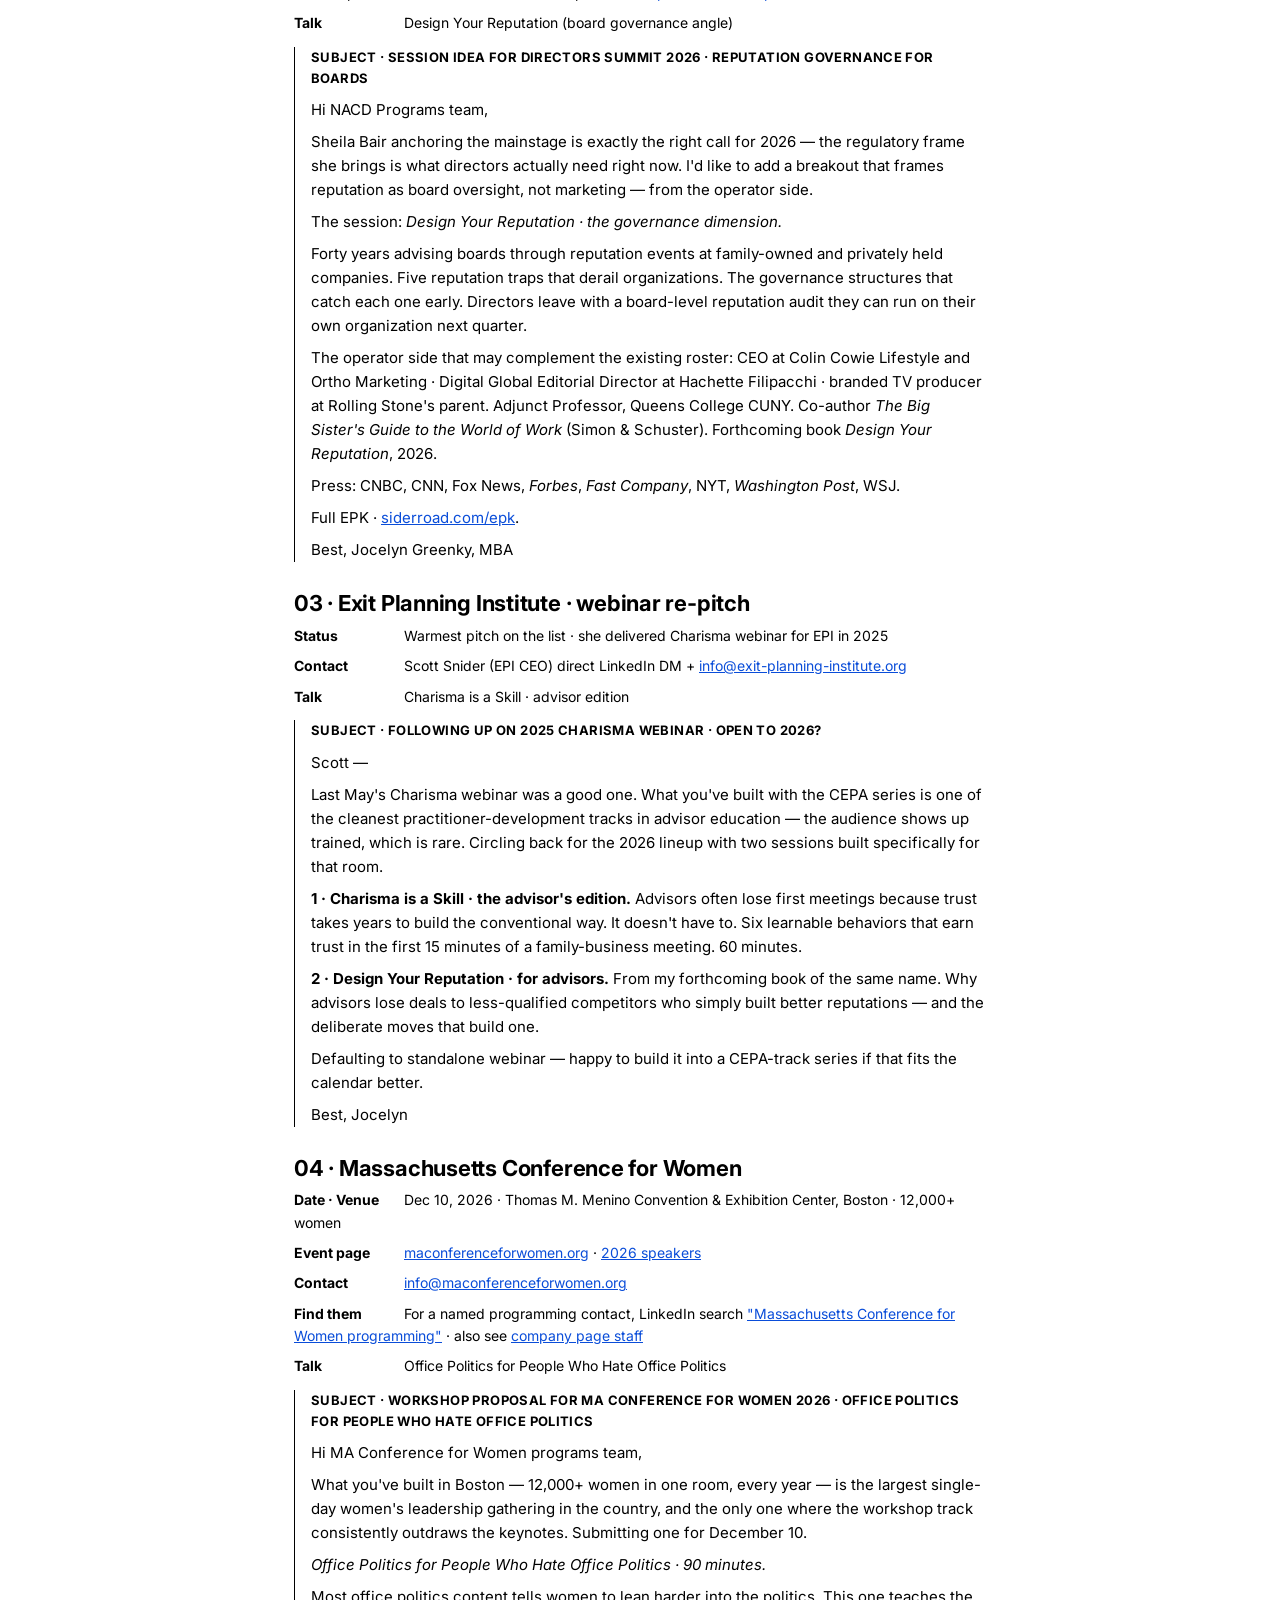
==== commit 2080256b: "Add Top anchor to sticky nav" ====
--- a/index.html
+++ b/index.html
@@ -205,6 +205,7 @@
   <div class="wrap">
     <div class="logo">Sider Road · Sprint 1</div>
     <ul>
+      <li><a href="#topitems">Top</a></li>
       <li><a href="#site">Site</a></li>
       <li><a href="#epk">EPK</a></li>
       <li><a href="#bureau">Bureaus</a></li>
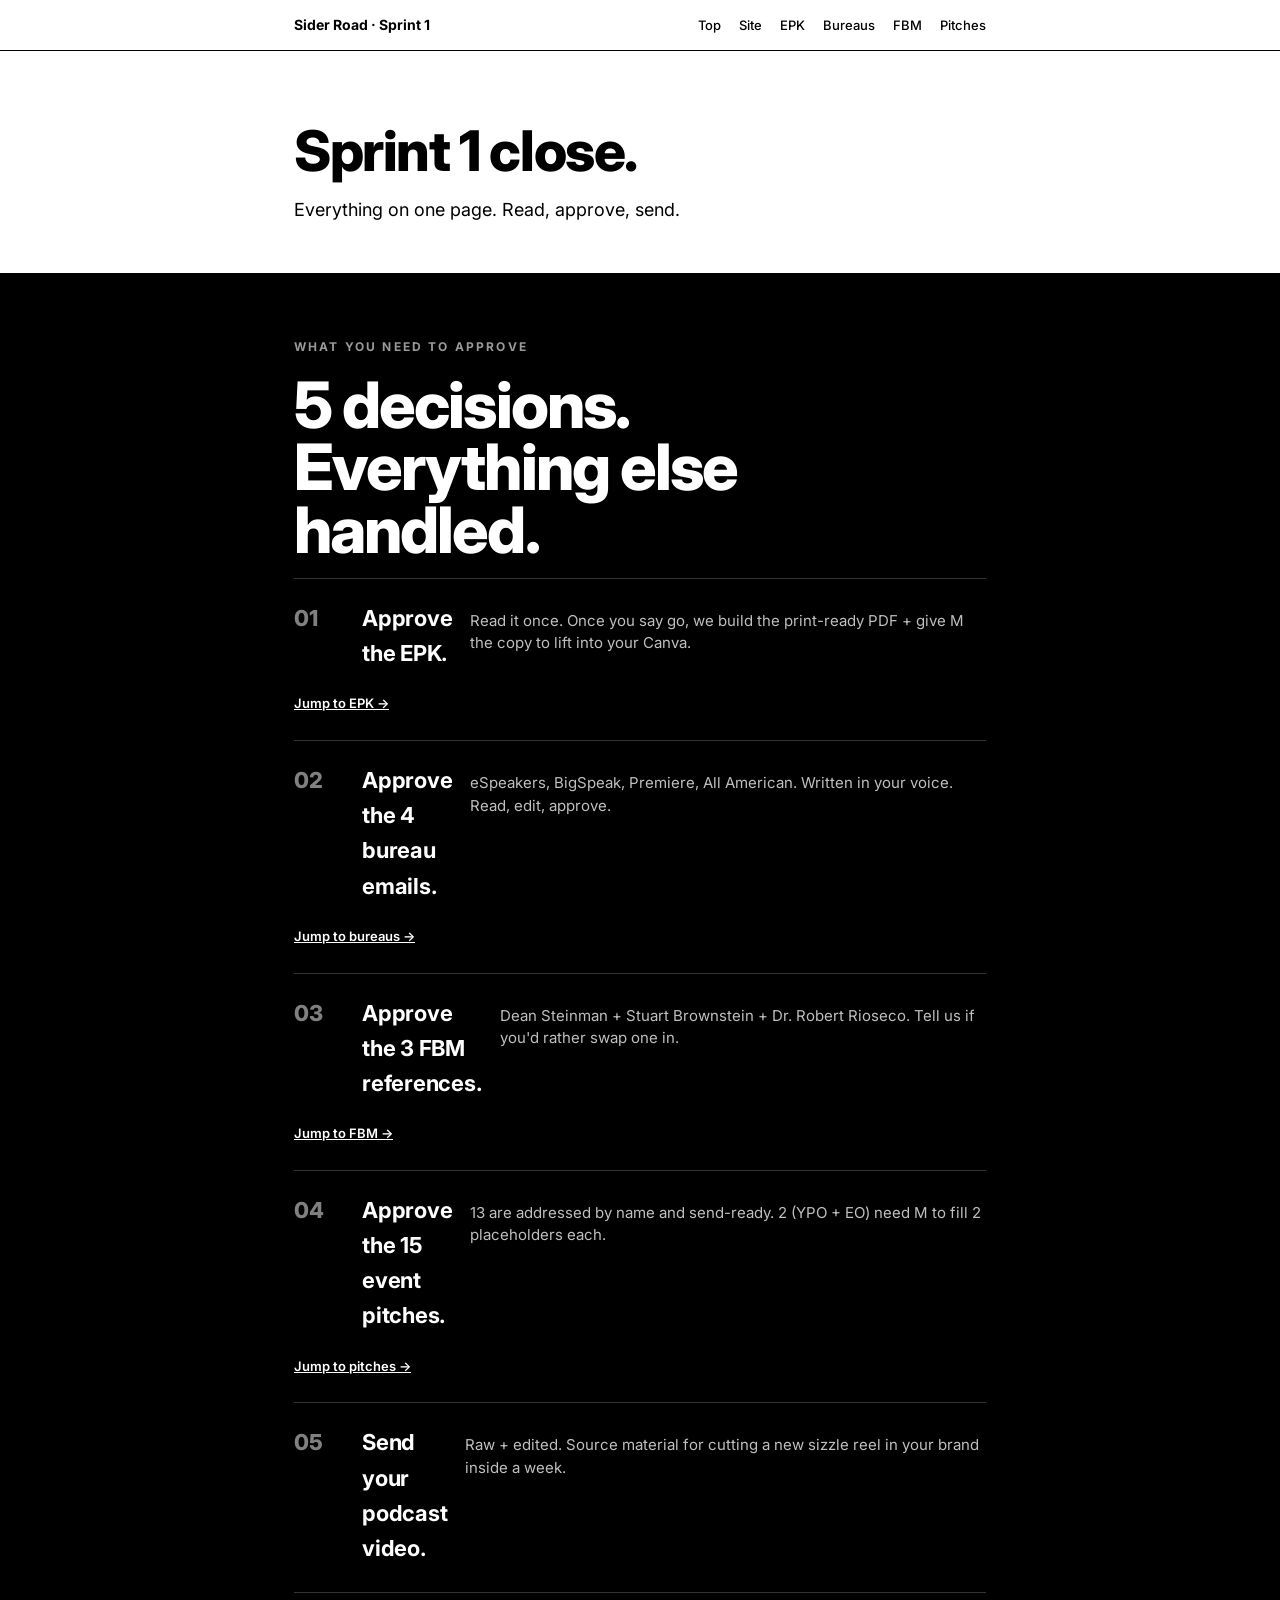
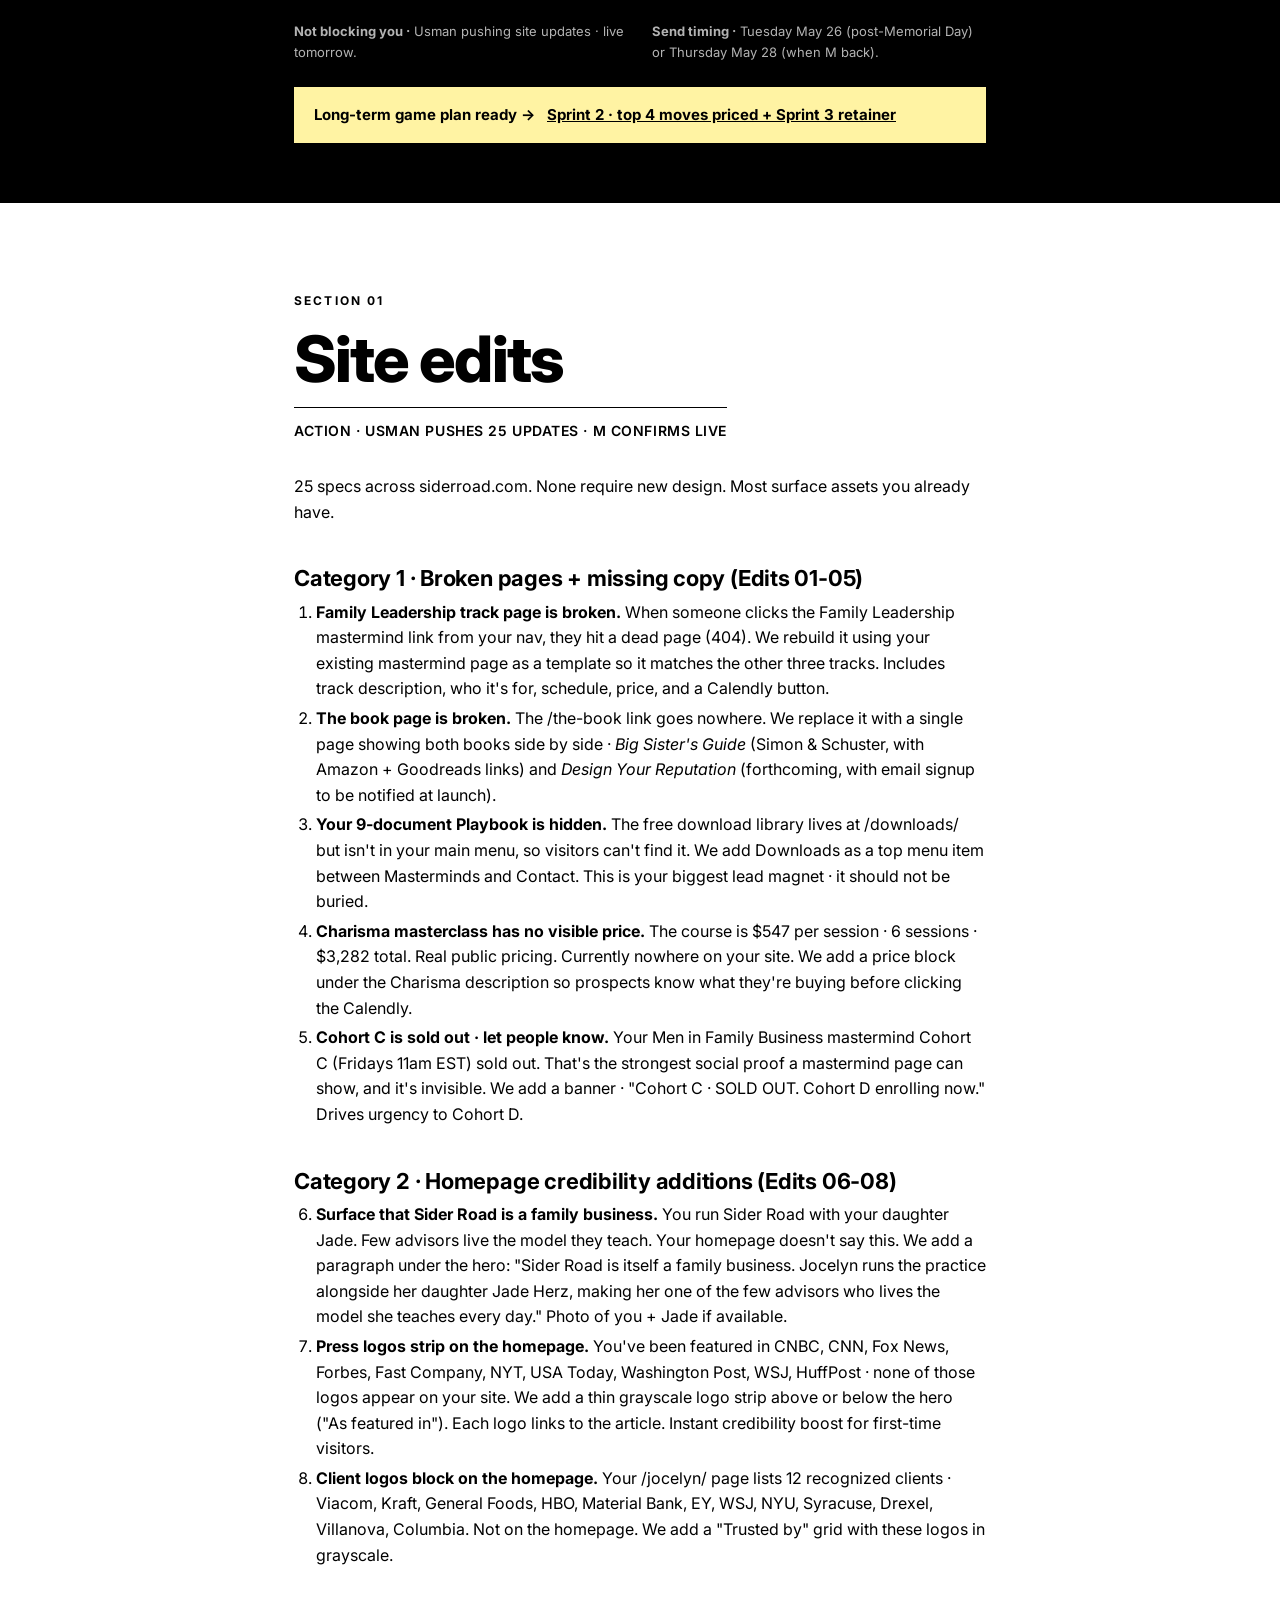
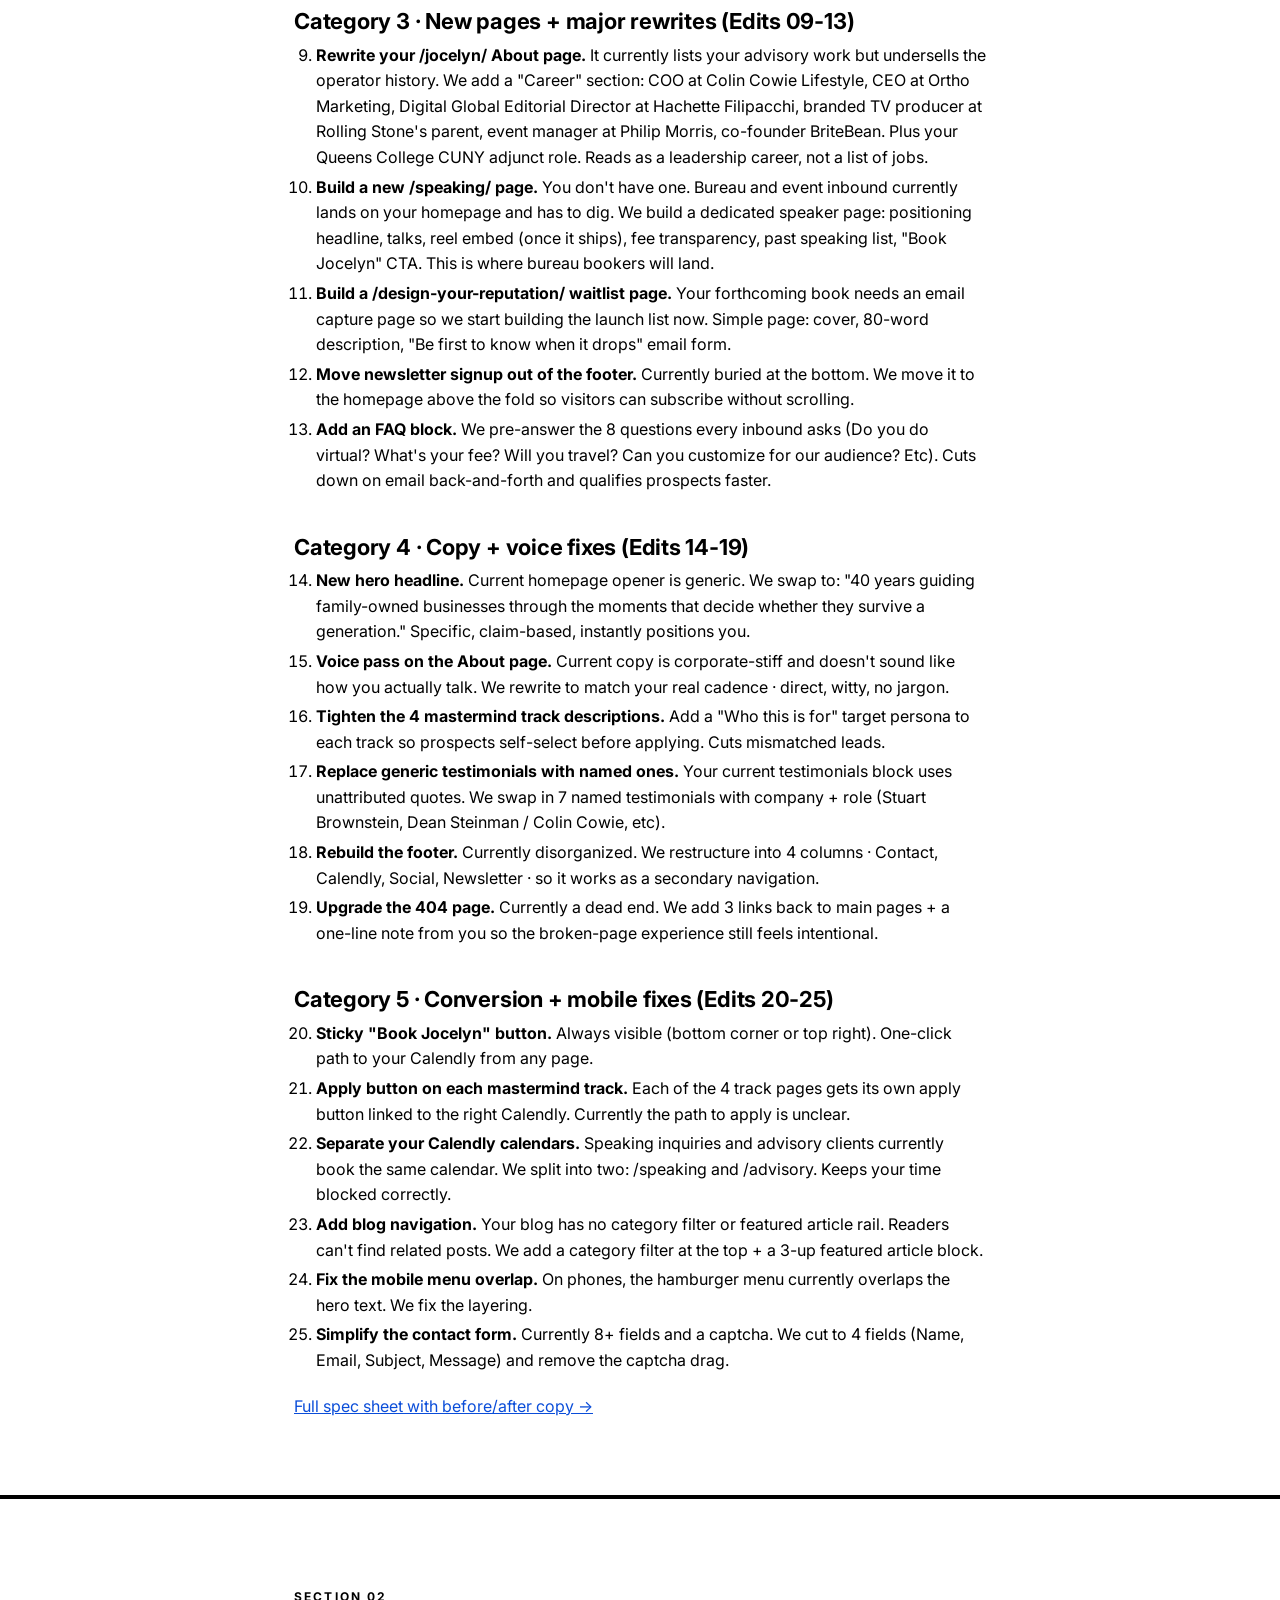
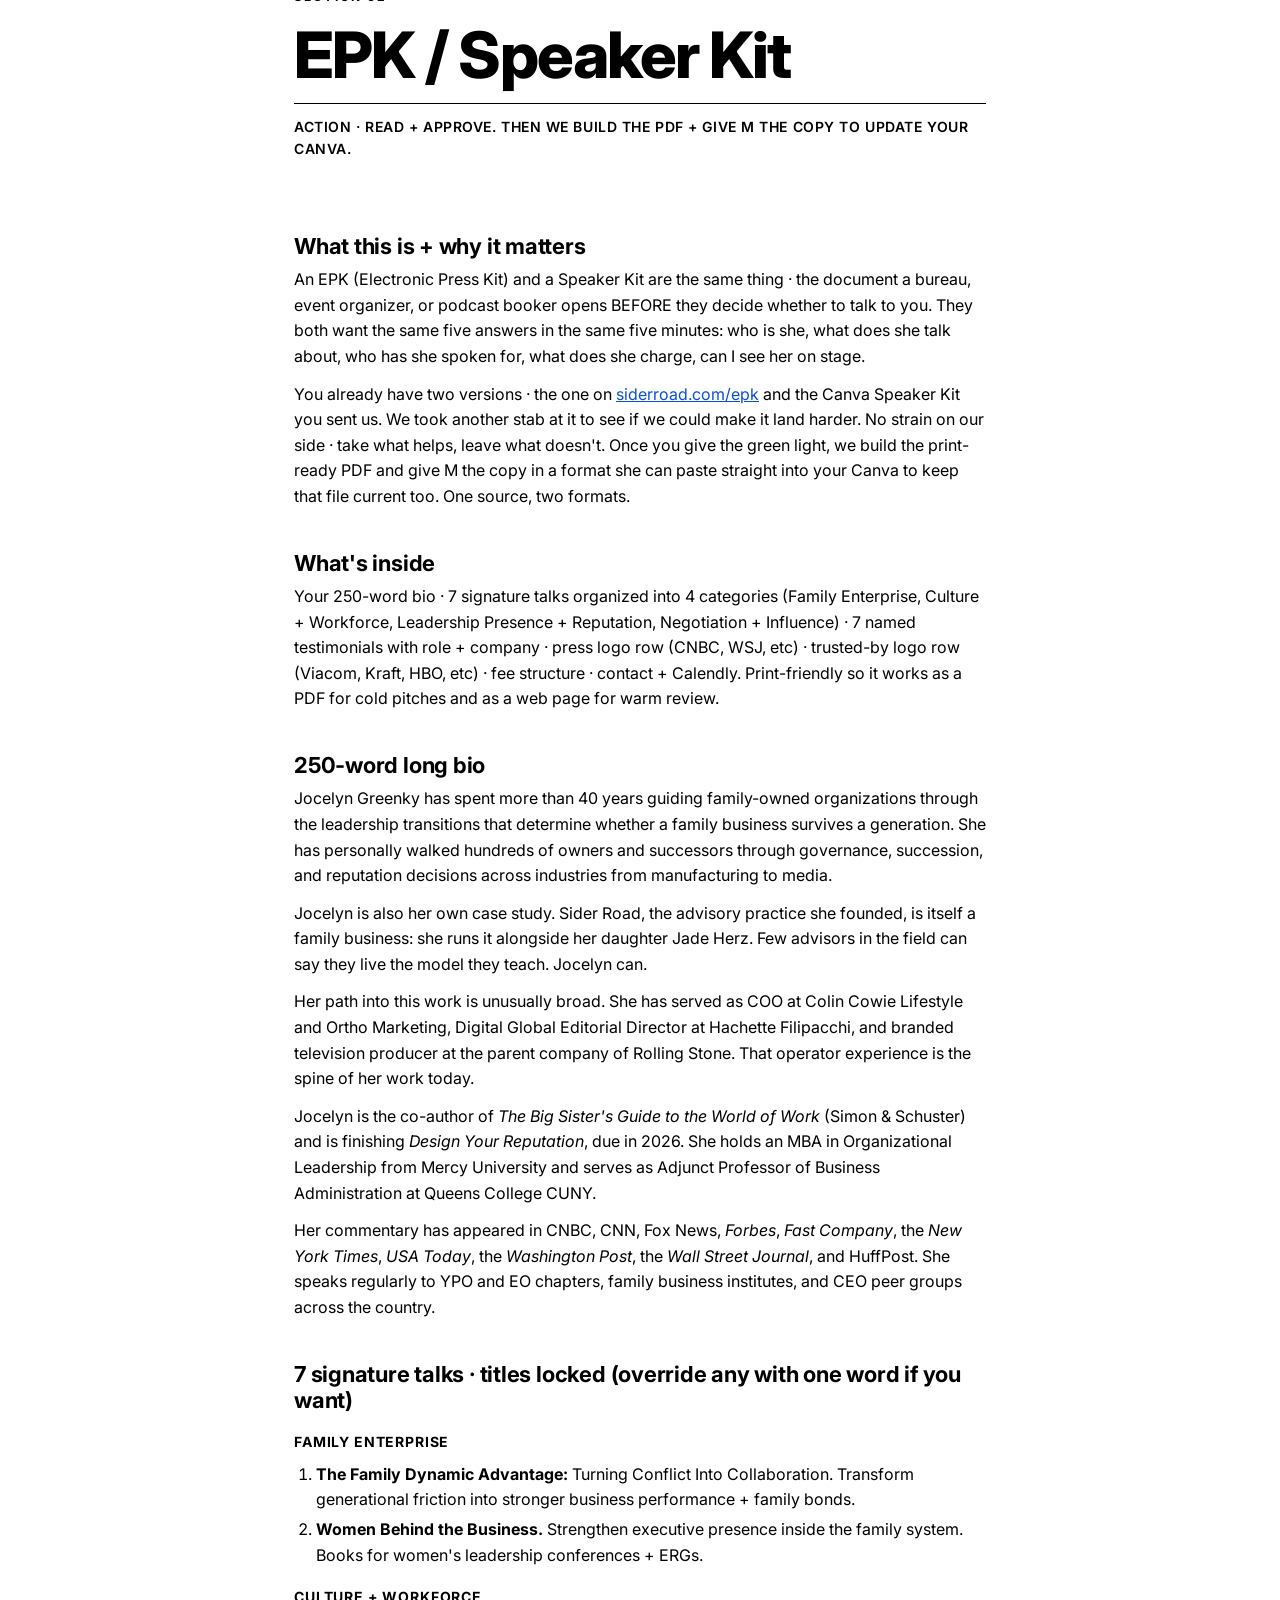
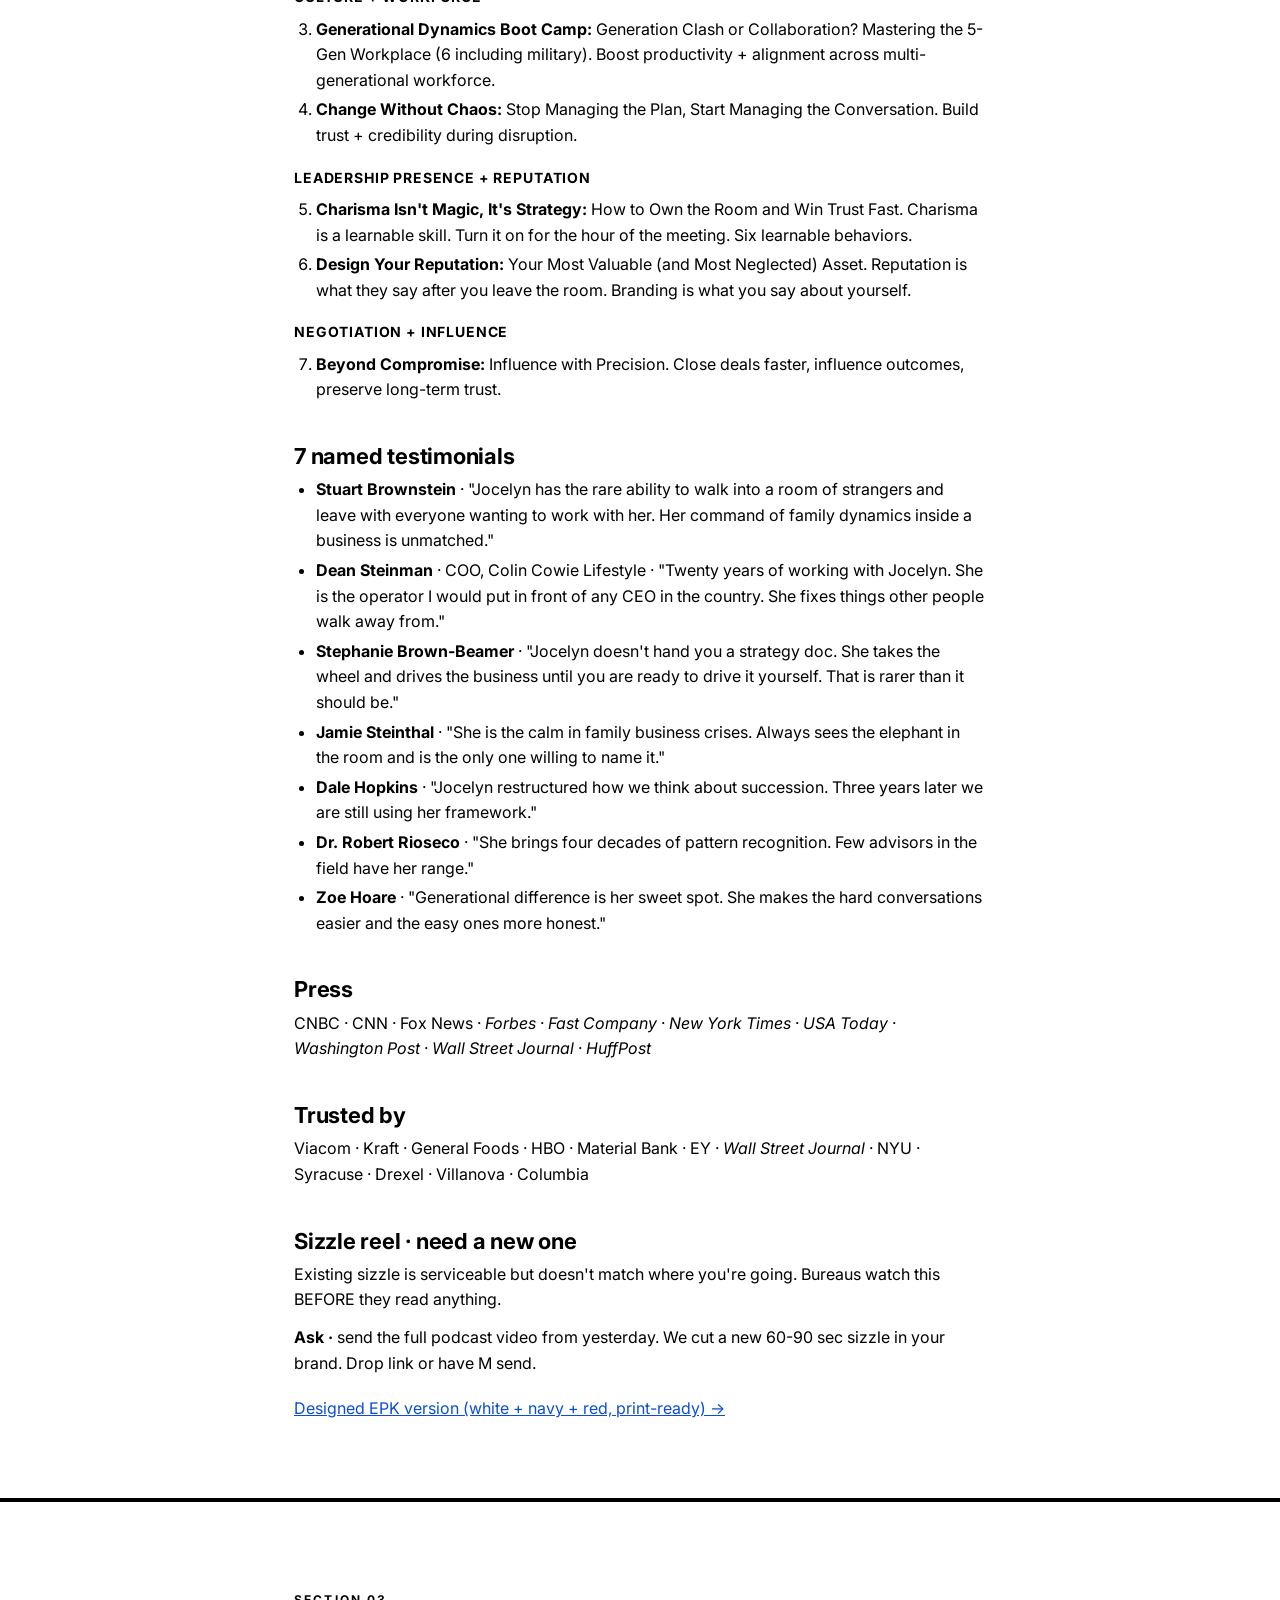
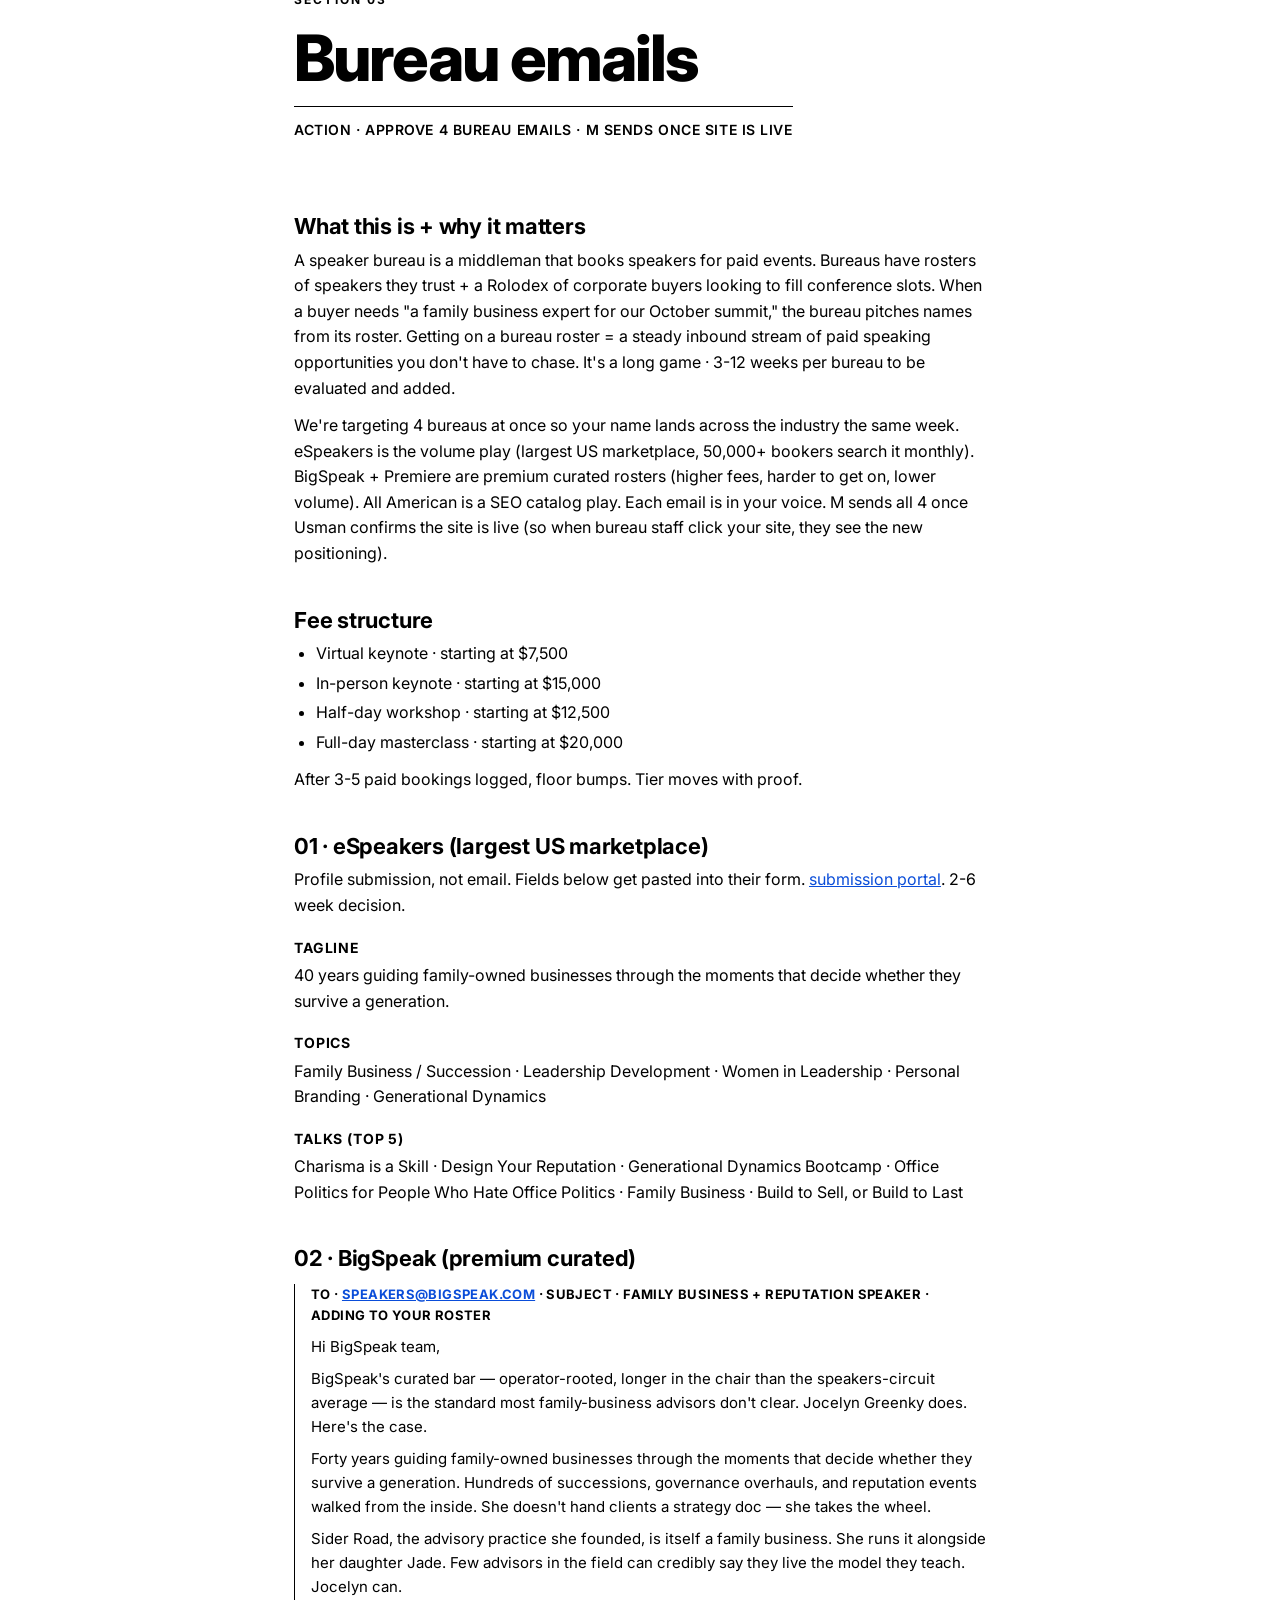
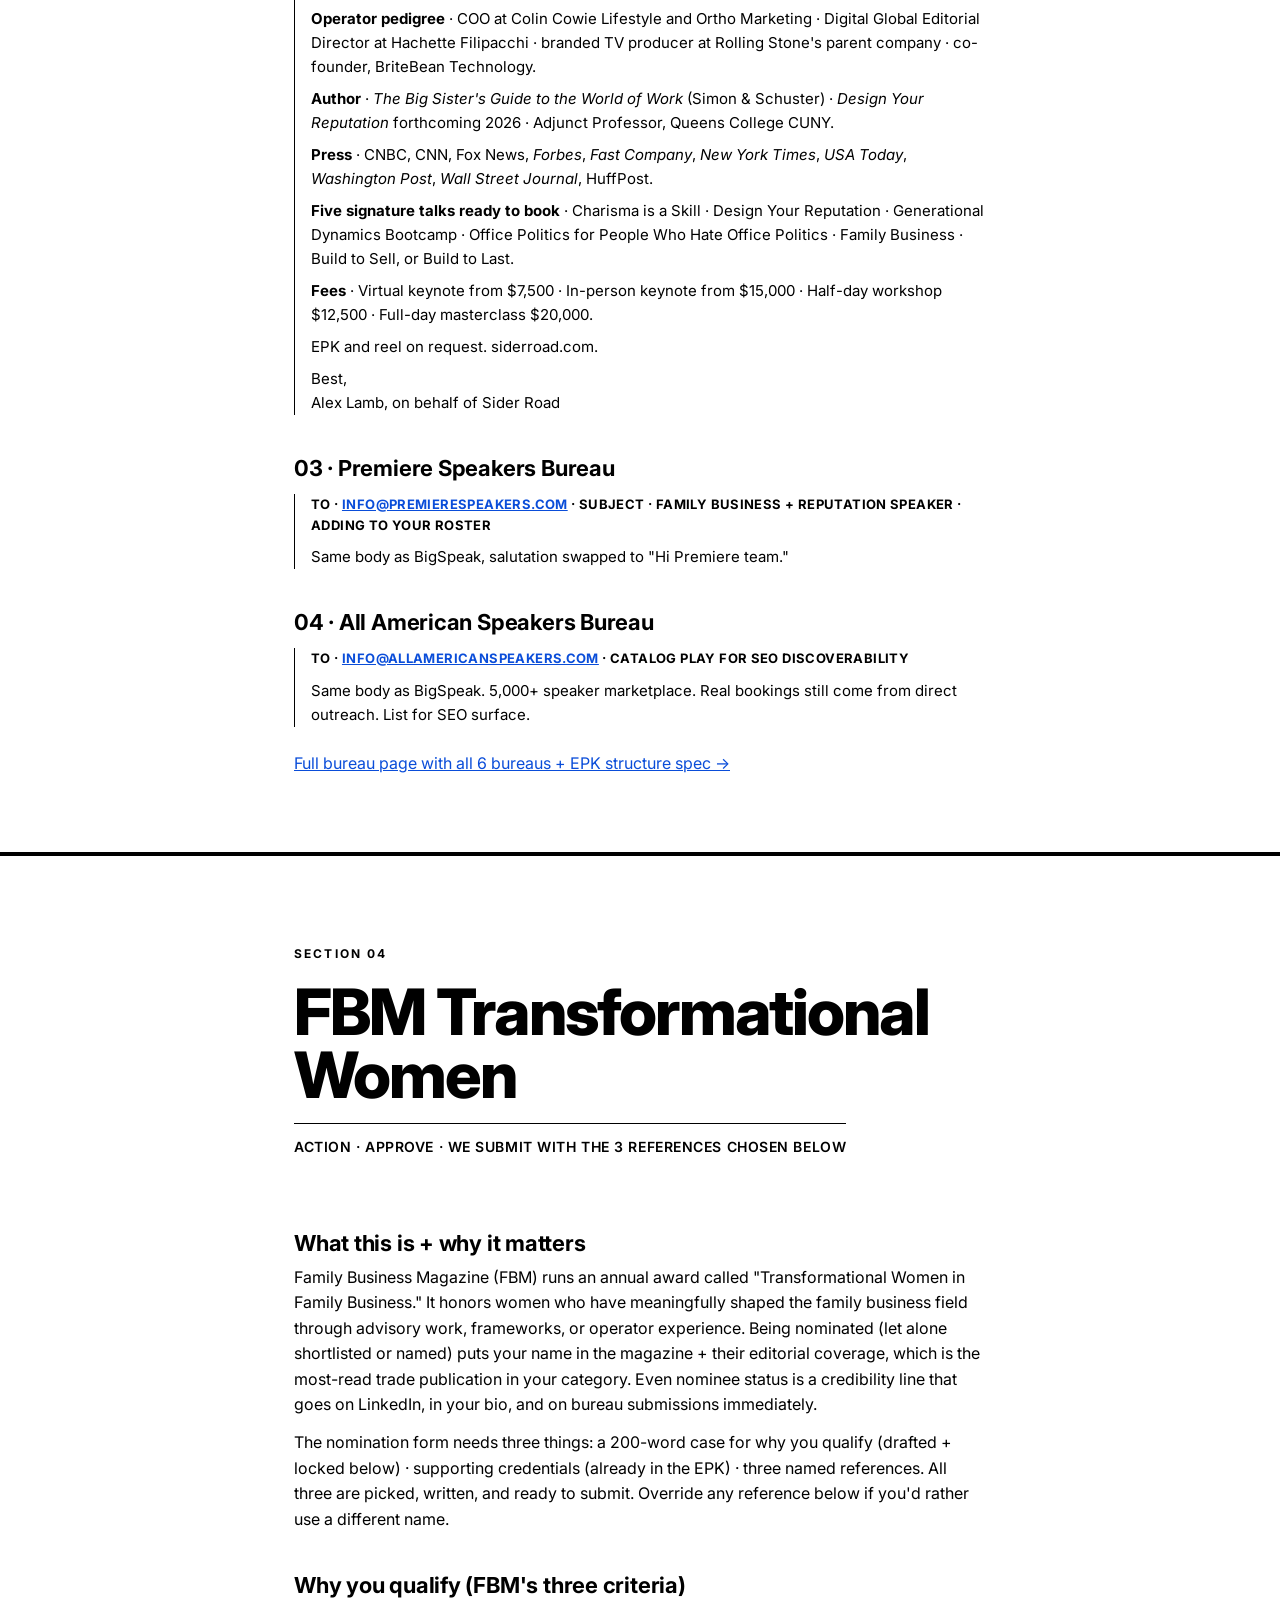
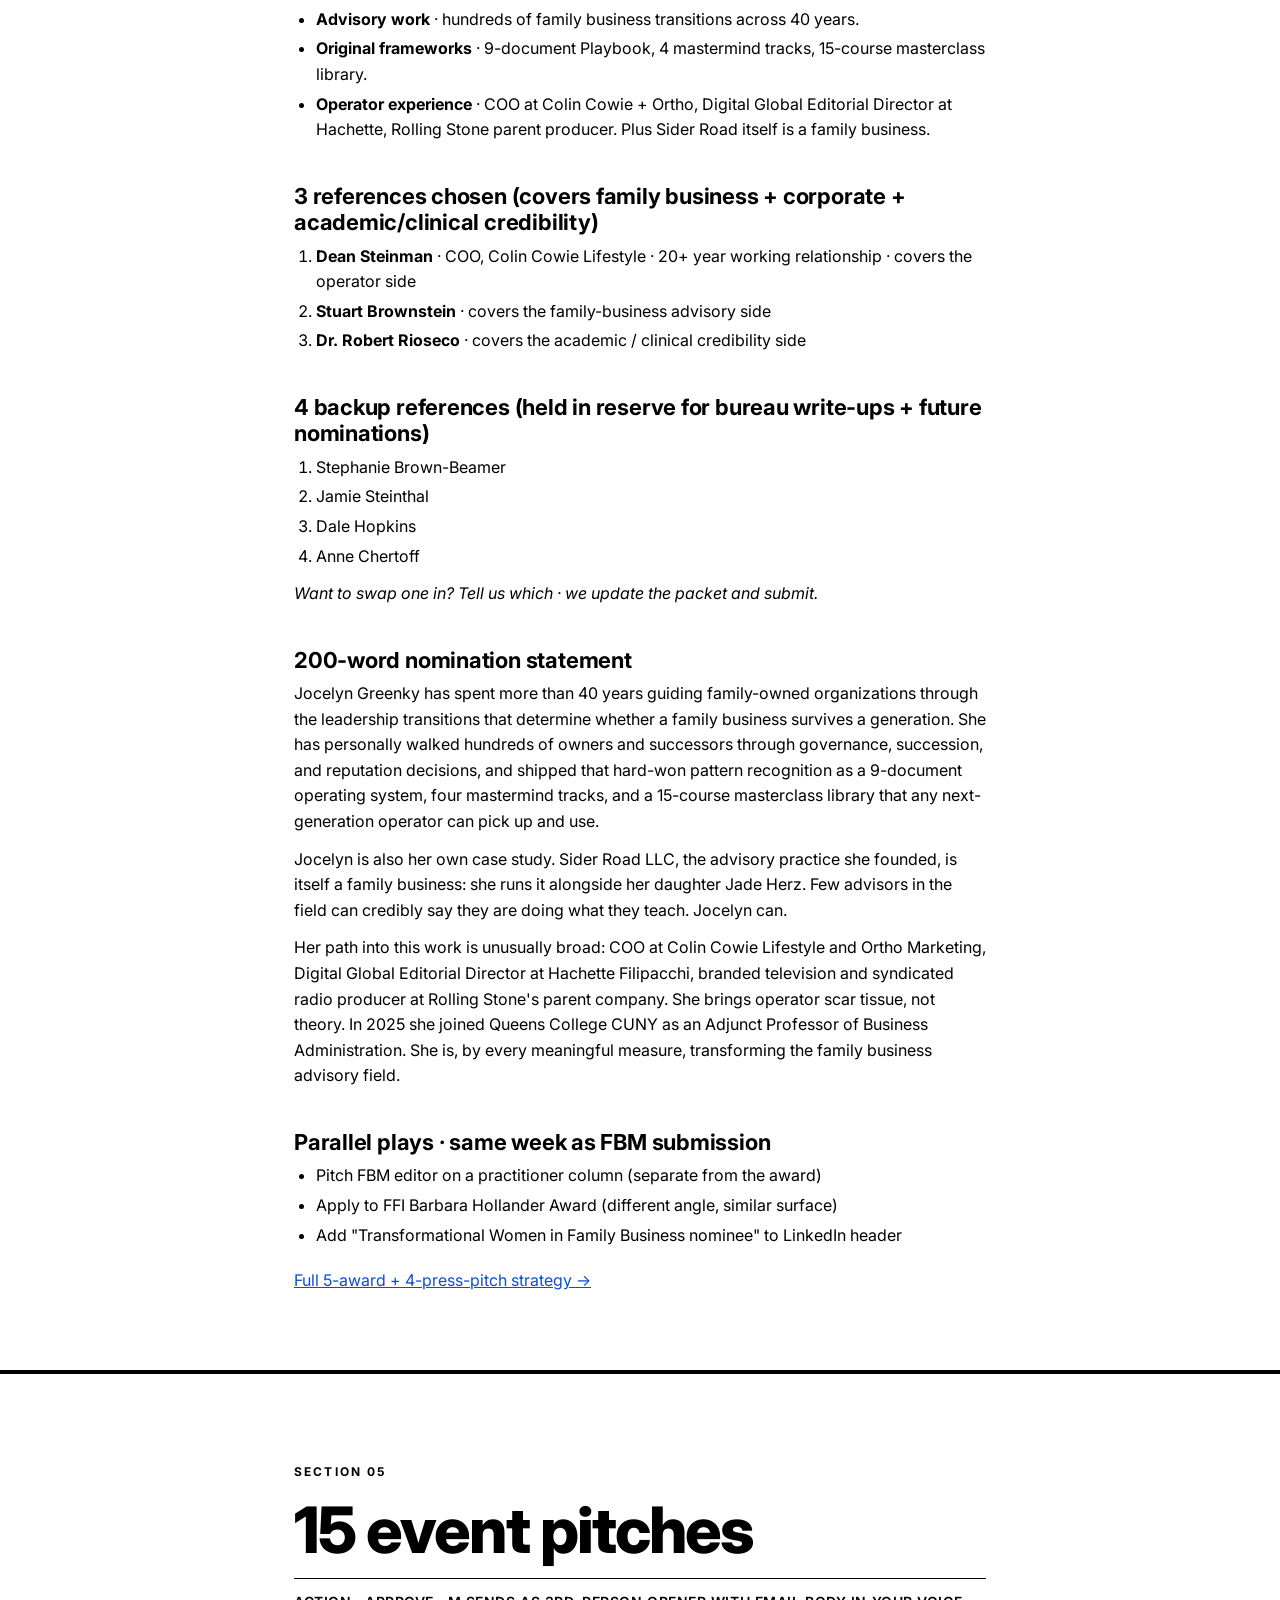
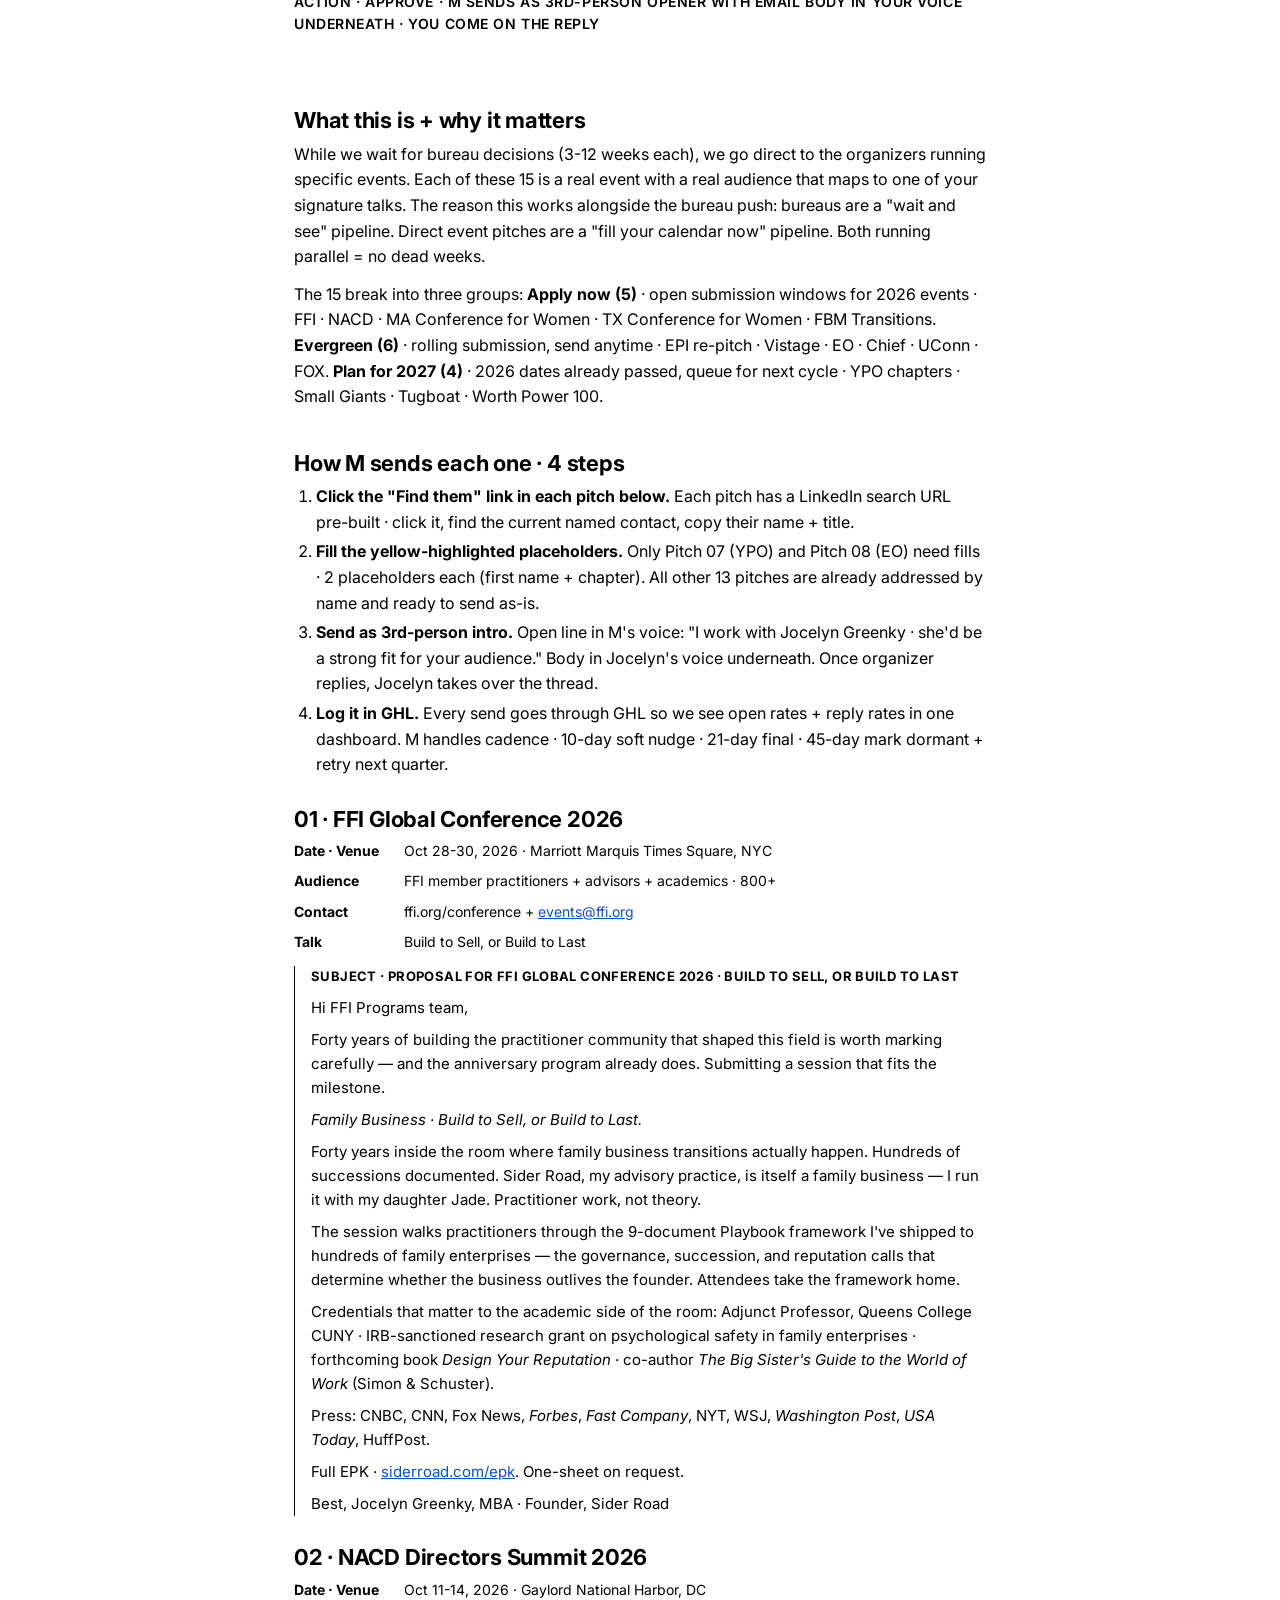
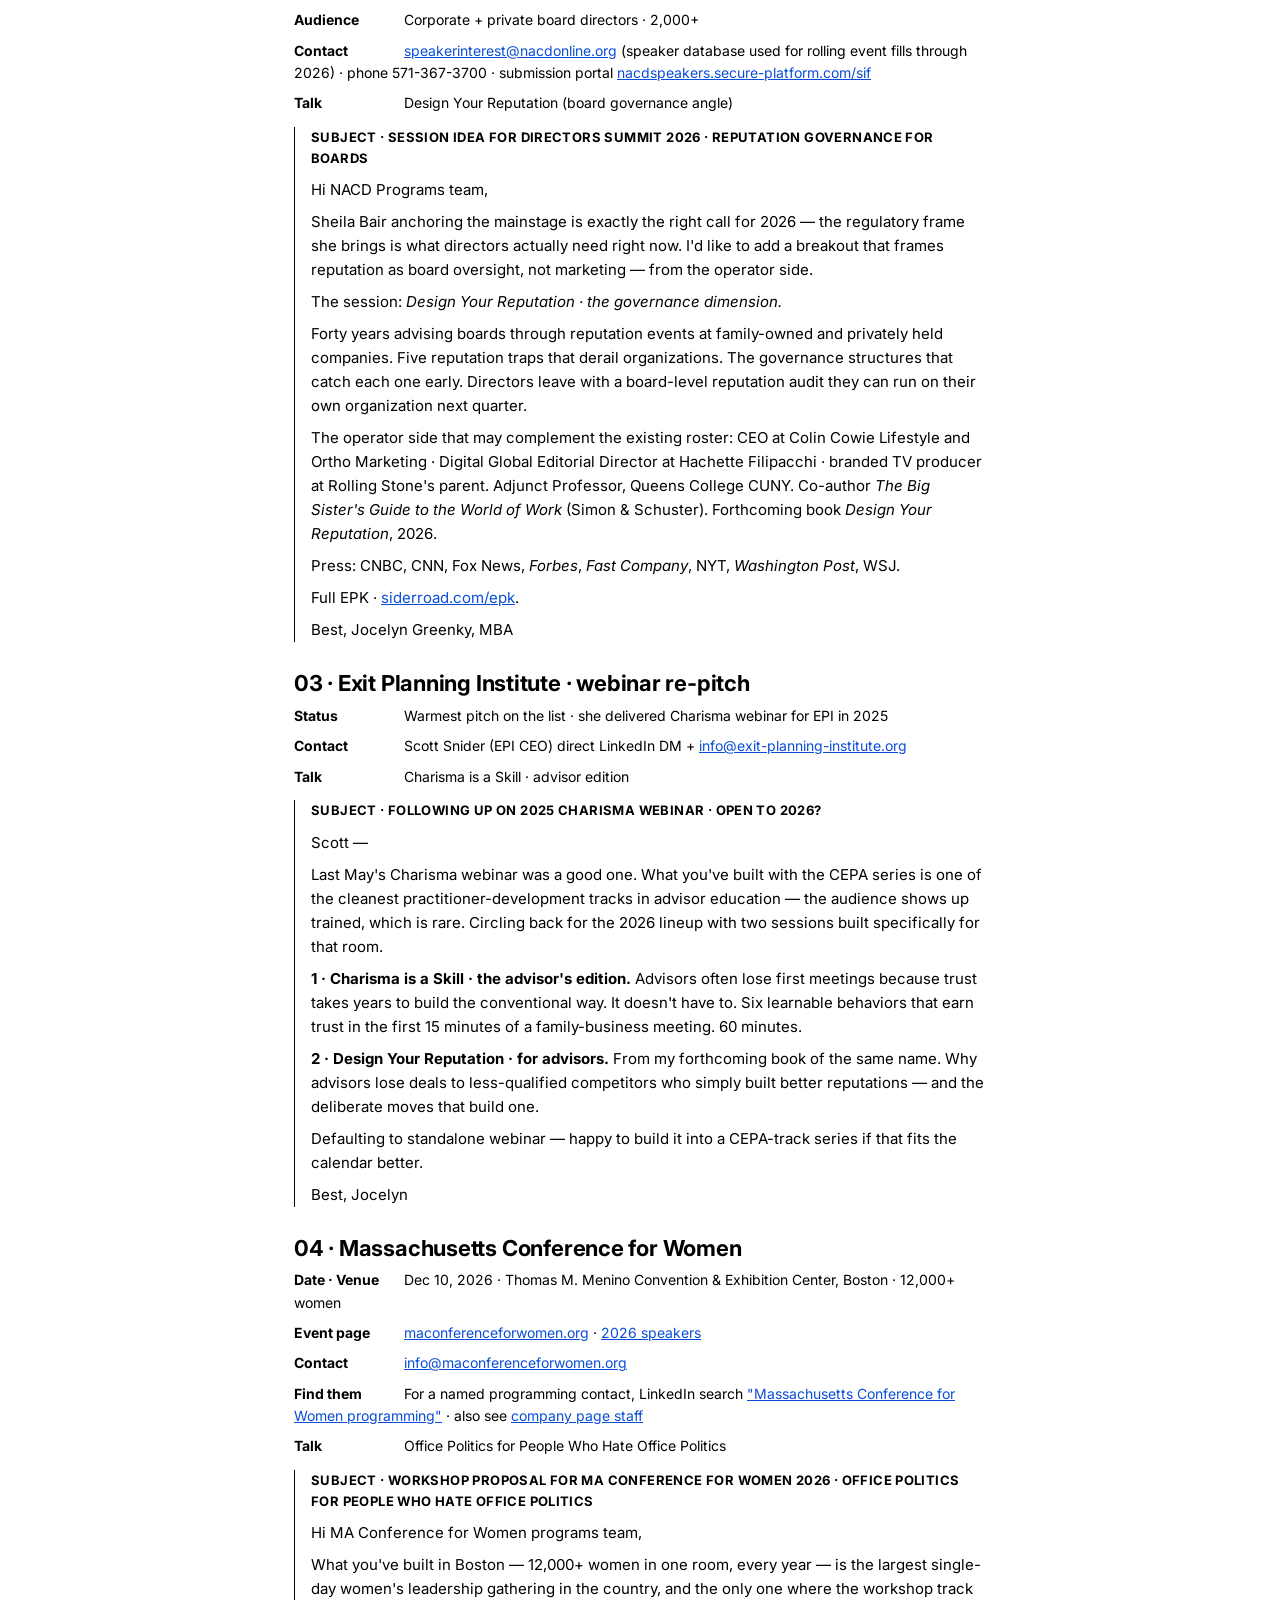
==== commit 36f6f3cd: "Sprint 2 rebuild · long-term 3-sprint arc · top 4 moves priced individually ($2.5K framework + $1.5K" ====
--- a/index.html
+++ b/index.html
@@ -160,6 +160,19 @@
     margin-top: 28px;
     font-size: 13px;
     opacity: 0.7;
+  }
+  .topitems .next-up {
+    margin-top: 24px;
+    padding: 16px 20px;
+    background: #fff3a3;
+    color: #000;
+    font-size: 15px;
+  }
+  .topitems .next-up strong { margin-right: 8px; }
+  .topitems .next-up a {
+    color: #000;
+    text-decoration: underline;
+    font-weight: 700;
   }
   @media (max-width: 600px) {
     .topitems ol.approvals li {
@@ -257,6 +270,10 @@
       <div><strong>Not blocking you ·</strong> Usman pushing site updates · live tomorrow.</div>
       <div><strong>Send timing ·</strong> Tuesday May 26 (post-Memorial Day) or Thursday May 28 (when M back).</div>
     </div>
+    <div class="next-up">
+      <strong>Long-term game plan ready →</strong>
+      <a href="sprint2.html">Sprint 2 · top 4 moves priced + Sprint 3 retainer</a>
+    </div>
   </div>
 </section>
 
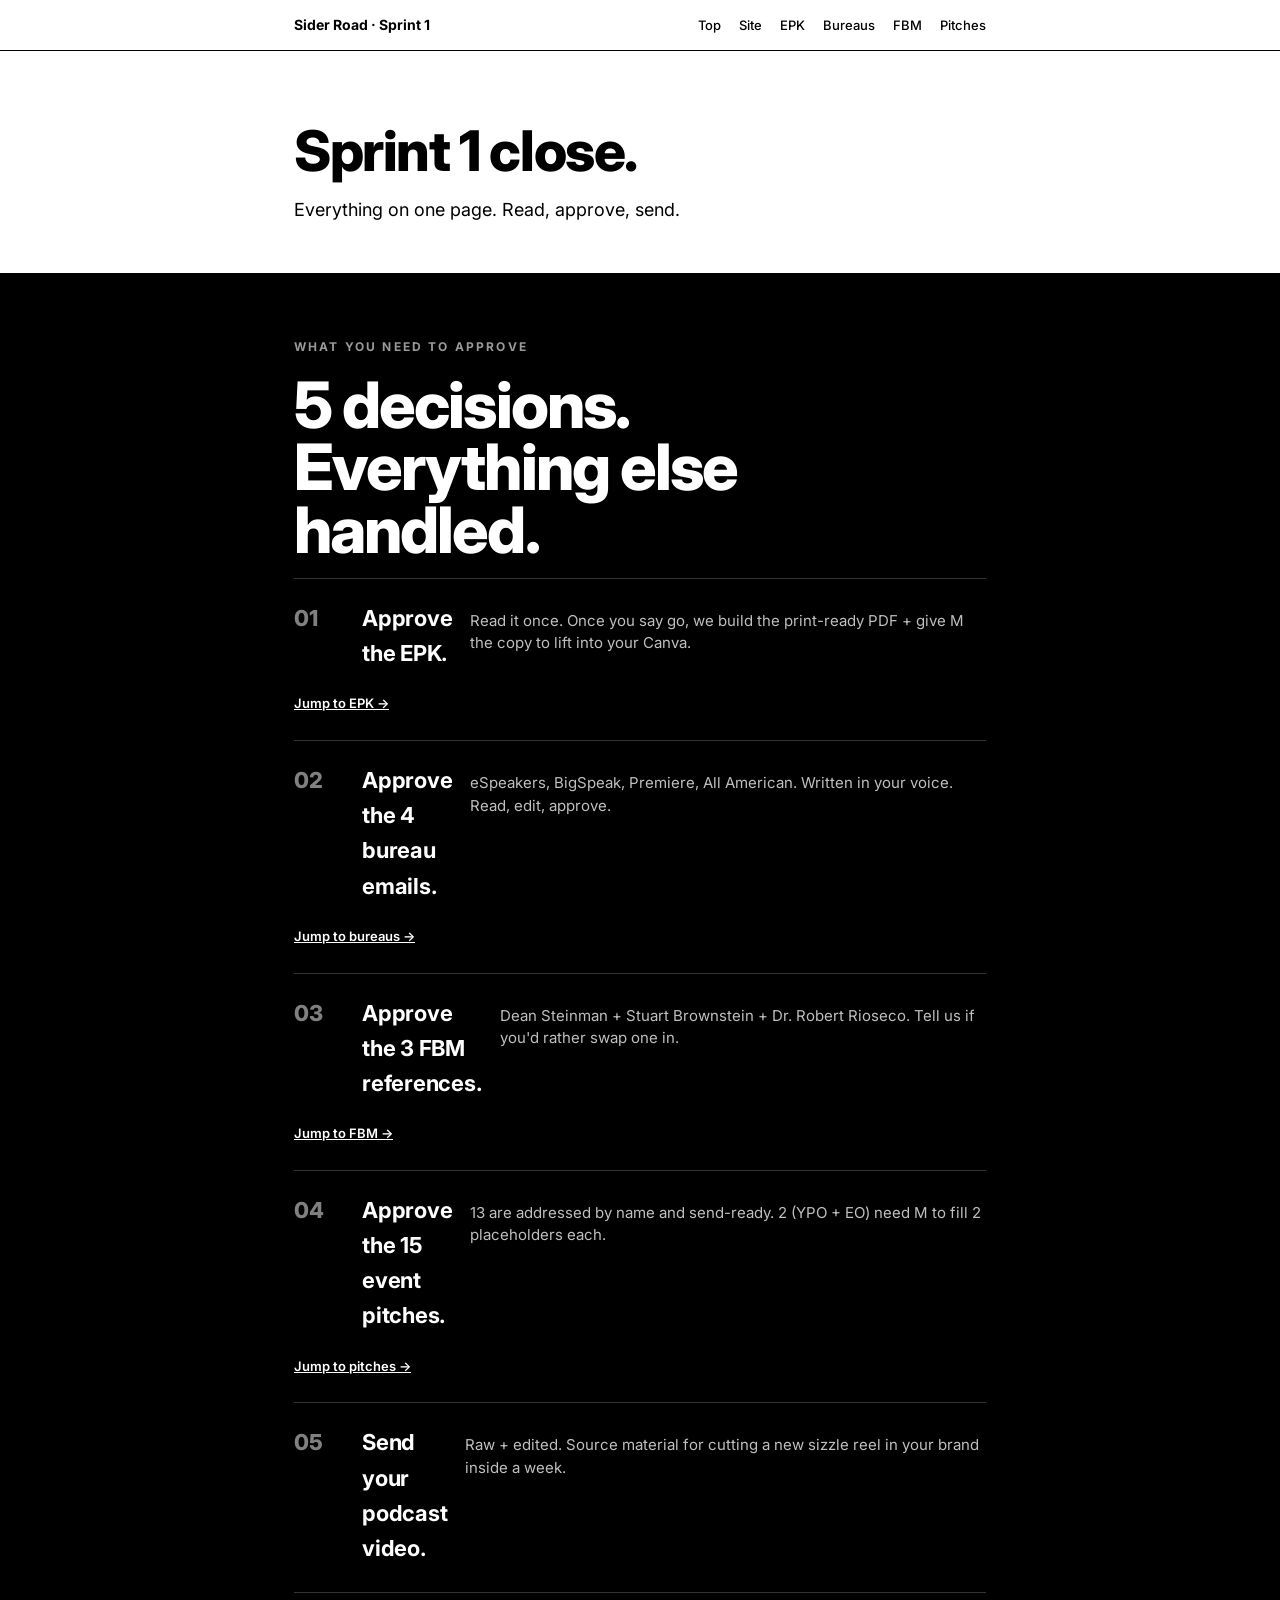
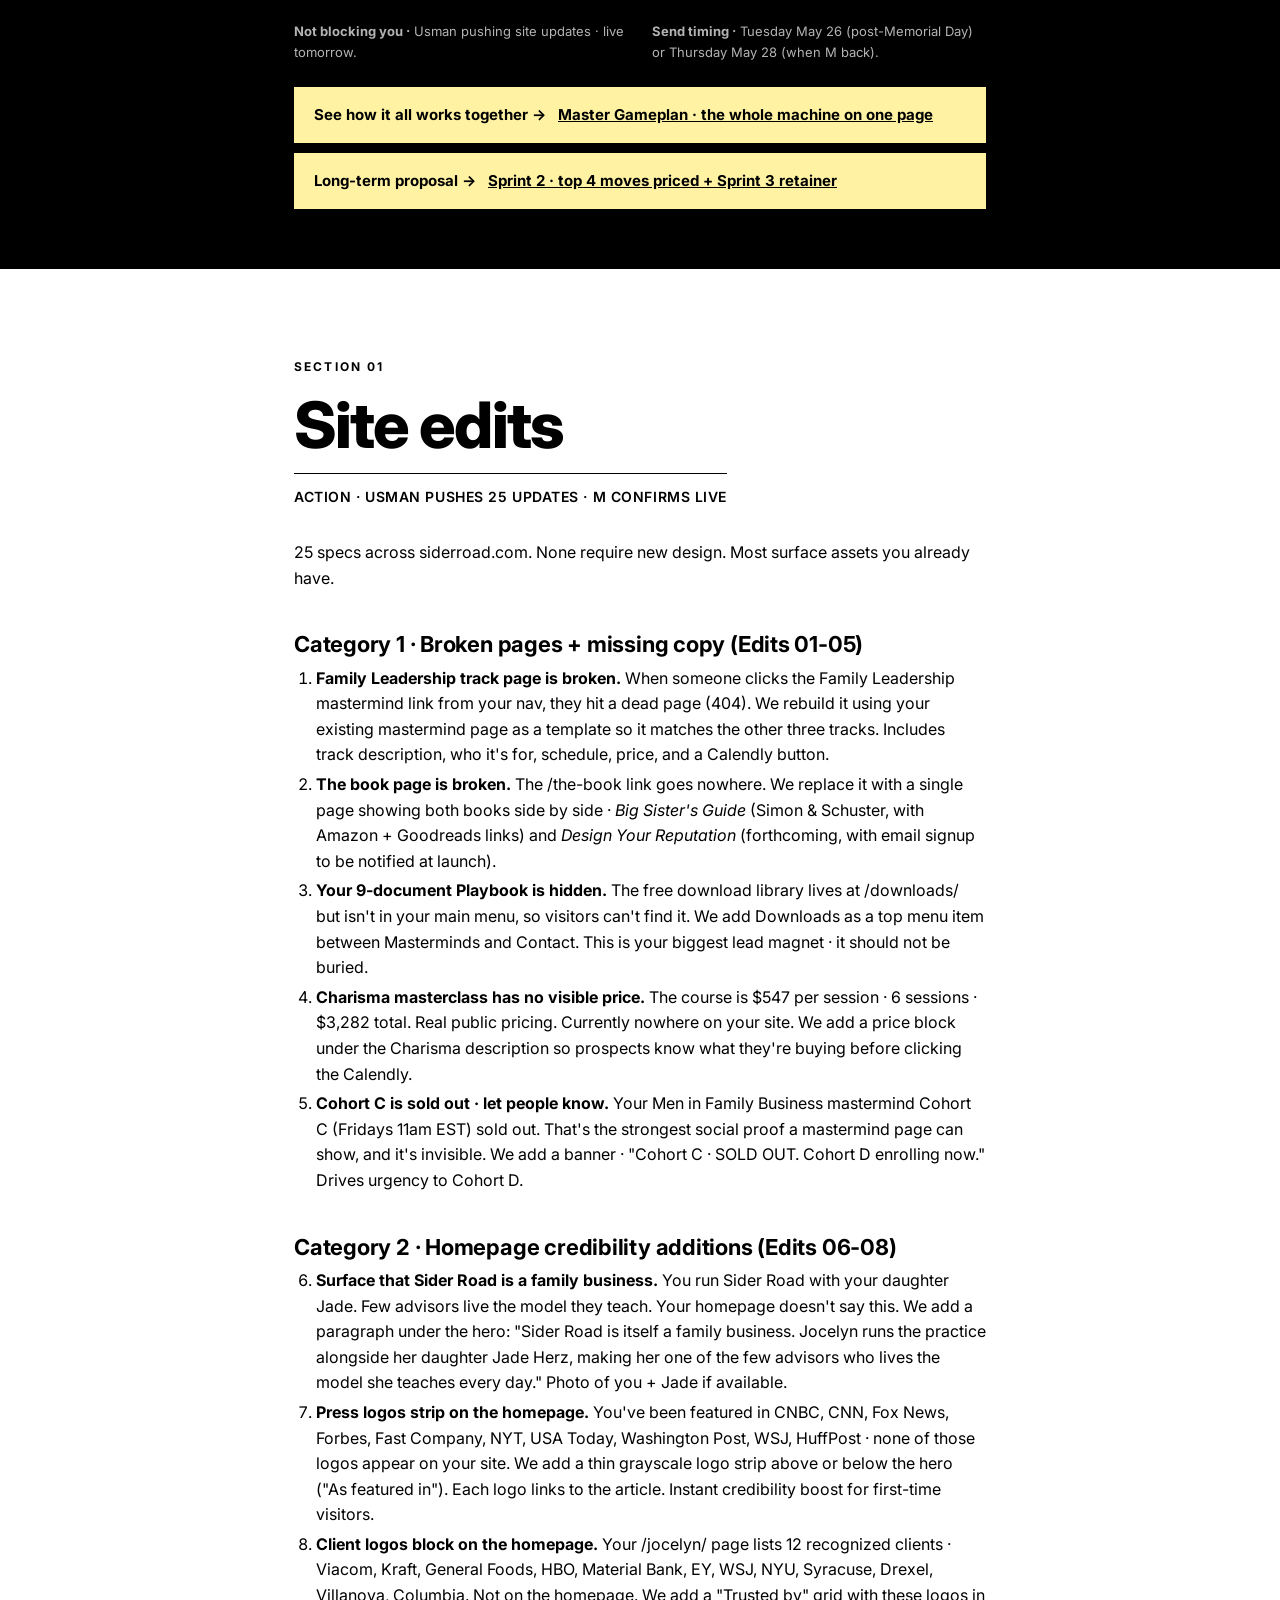
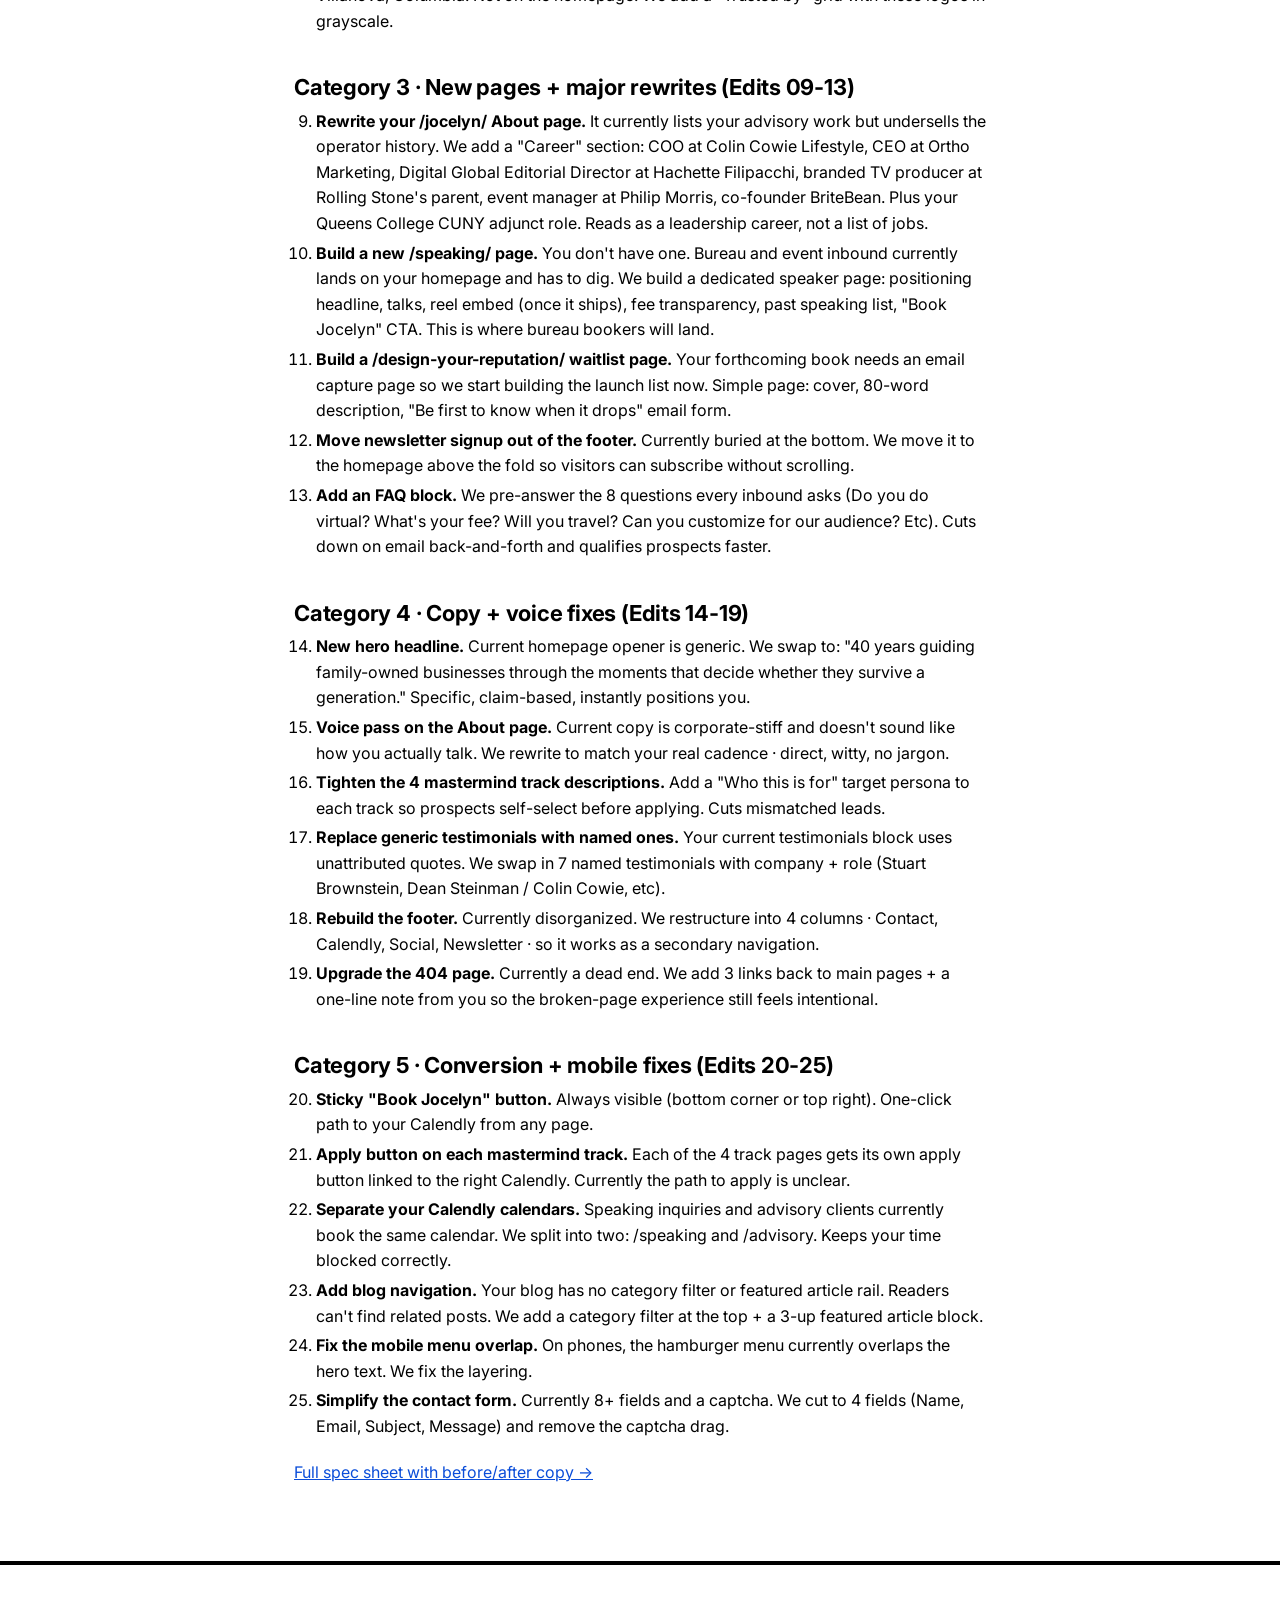
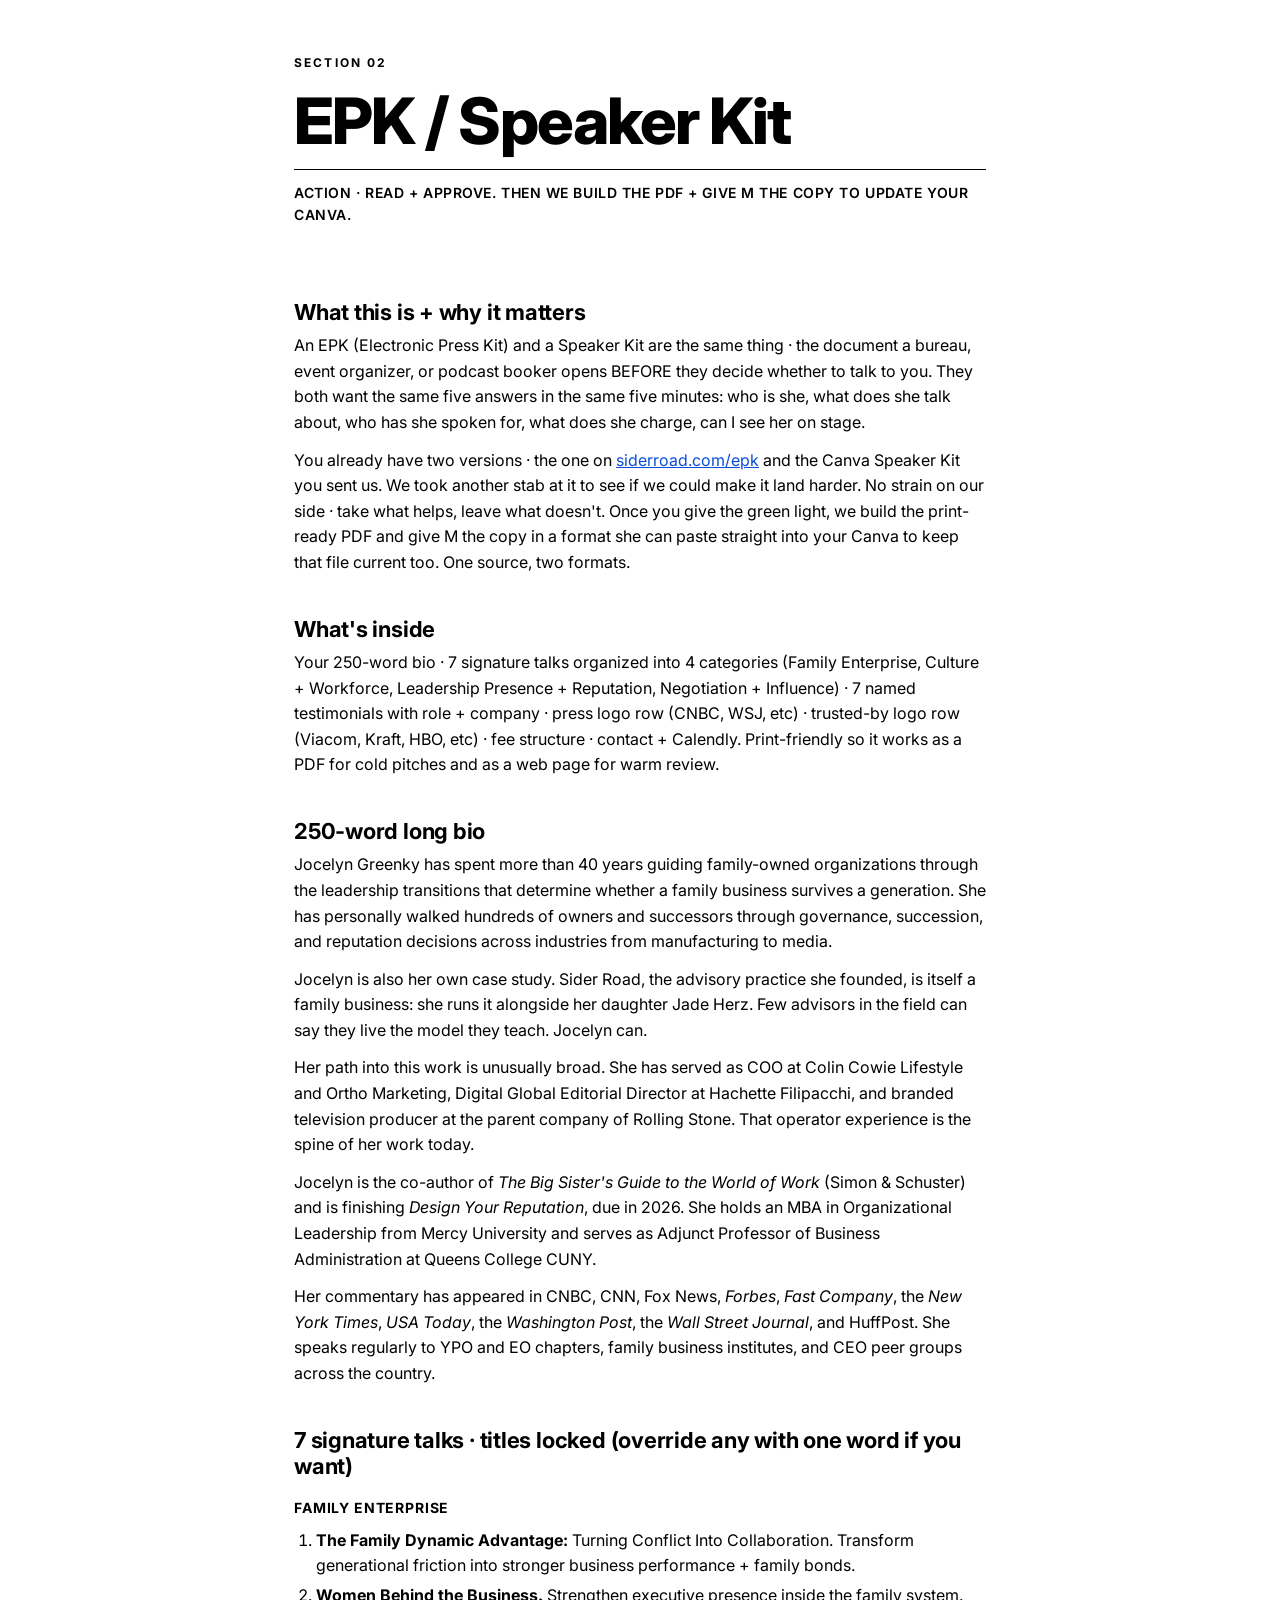
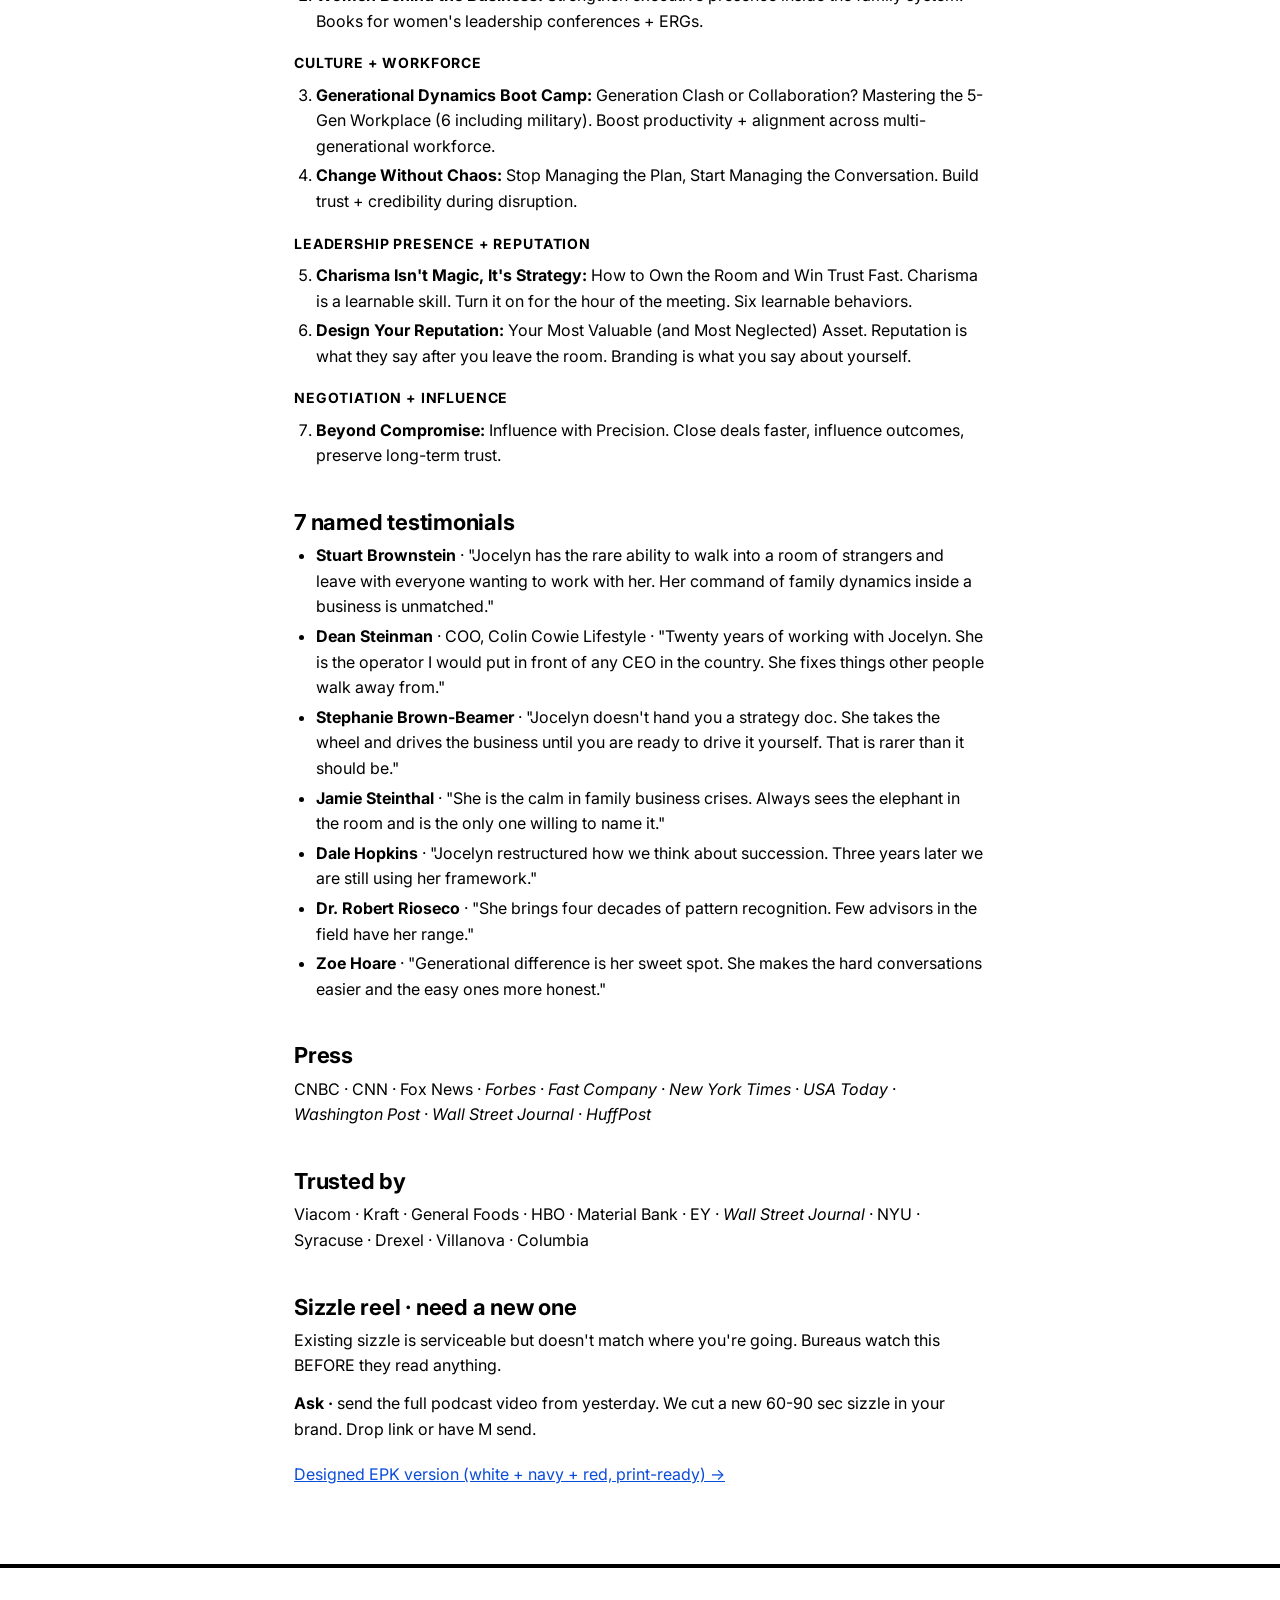
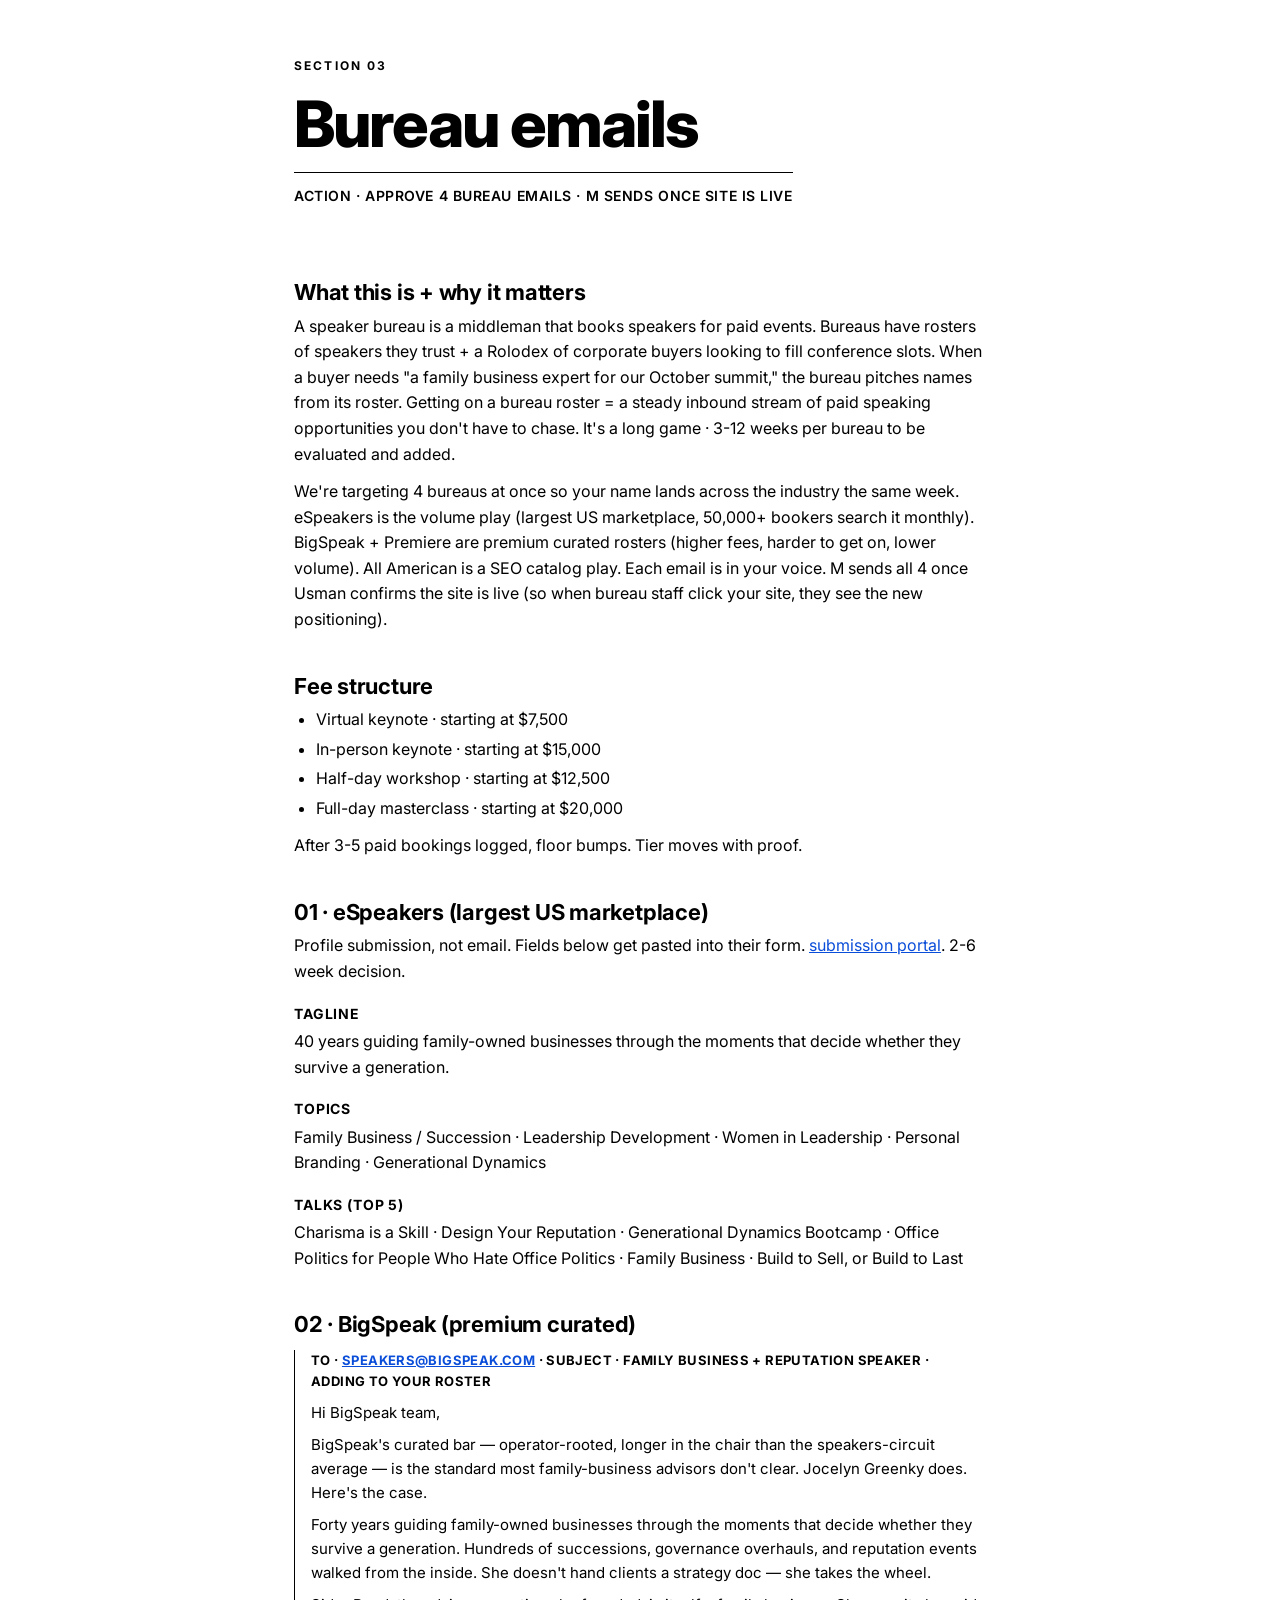
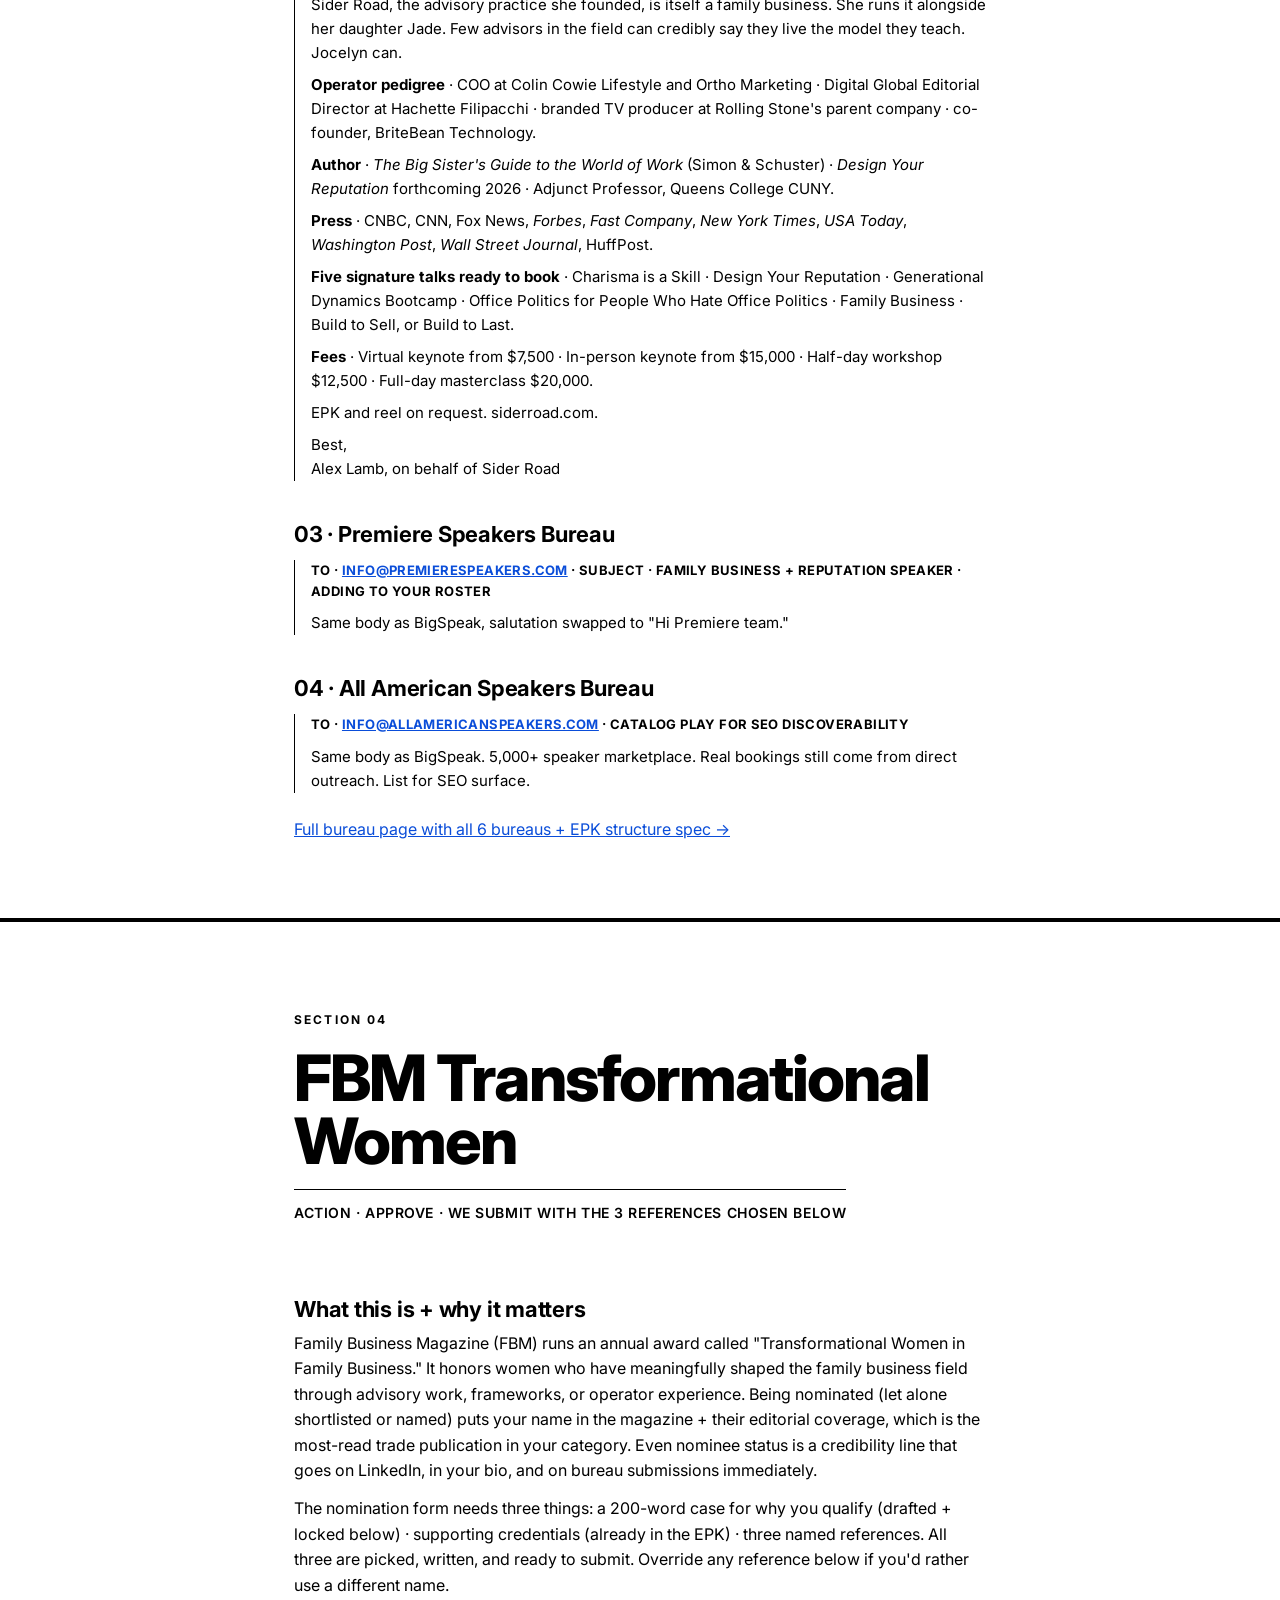
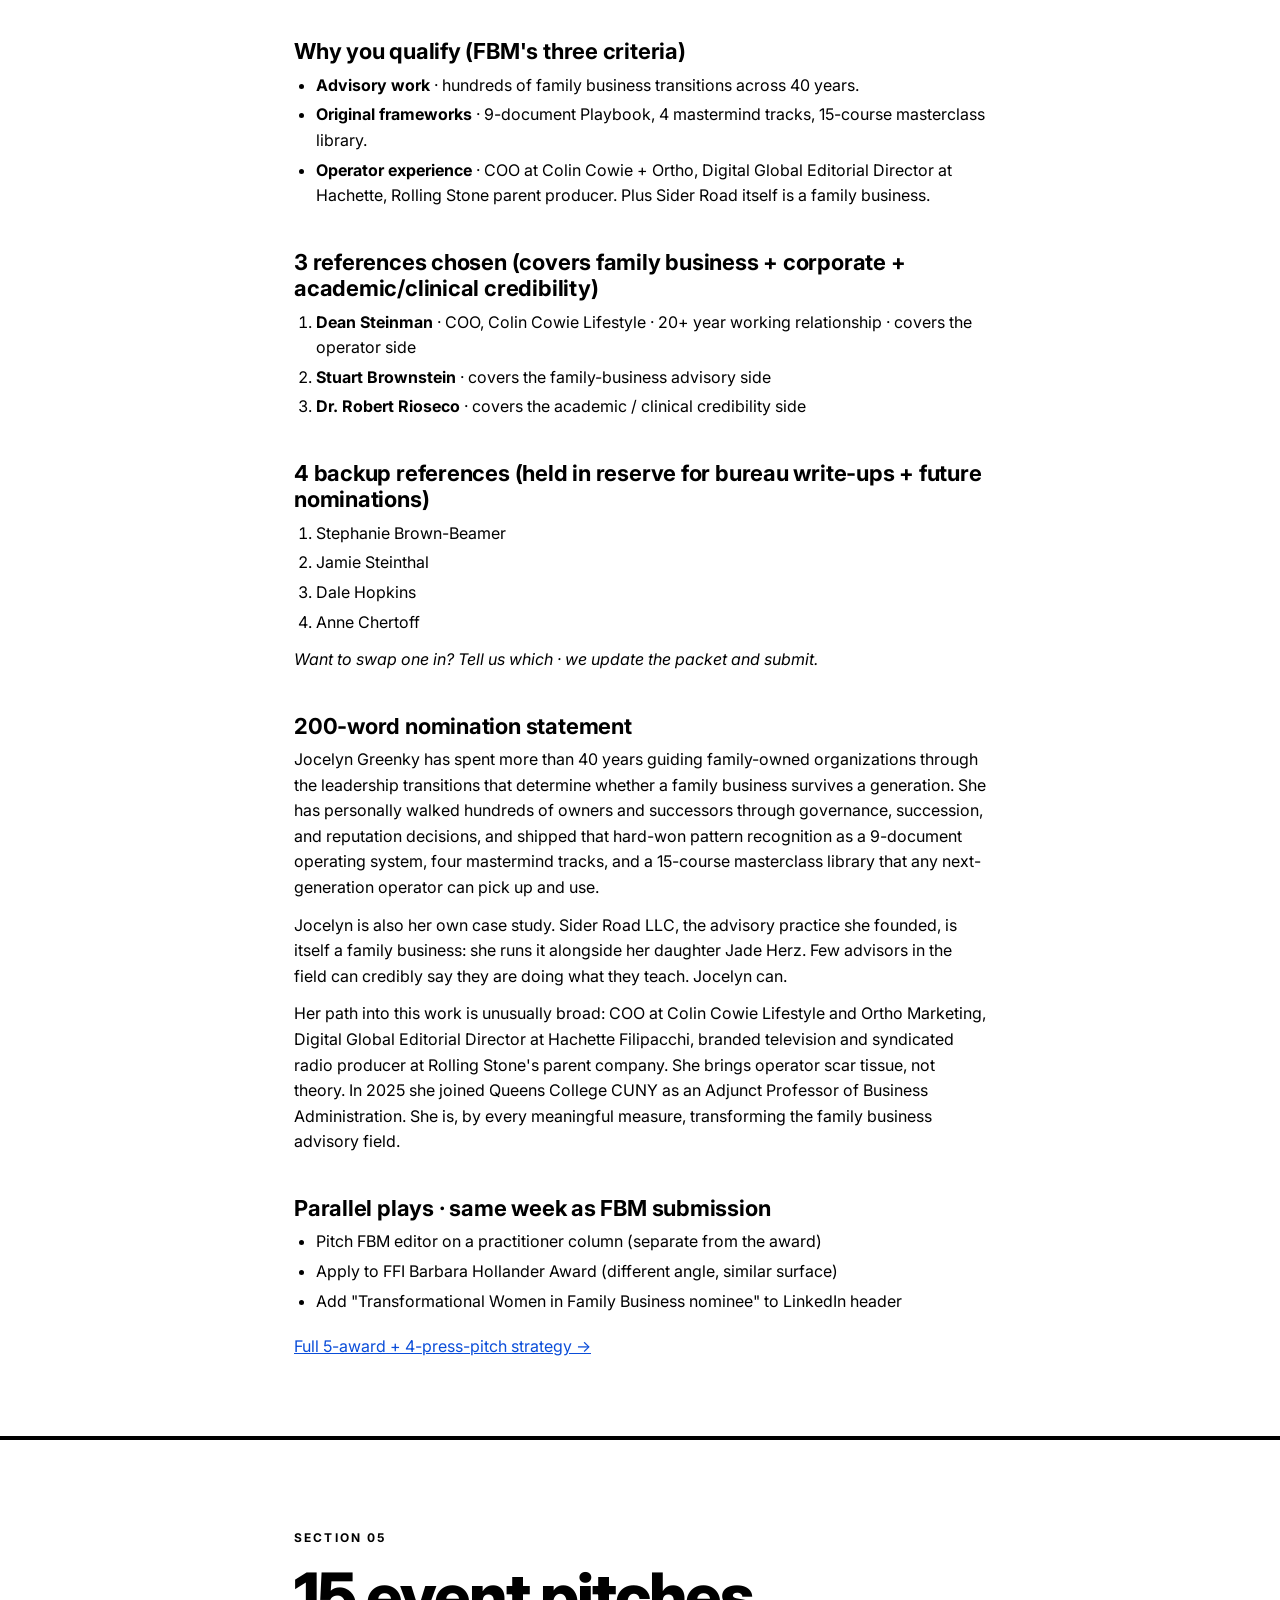
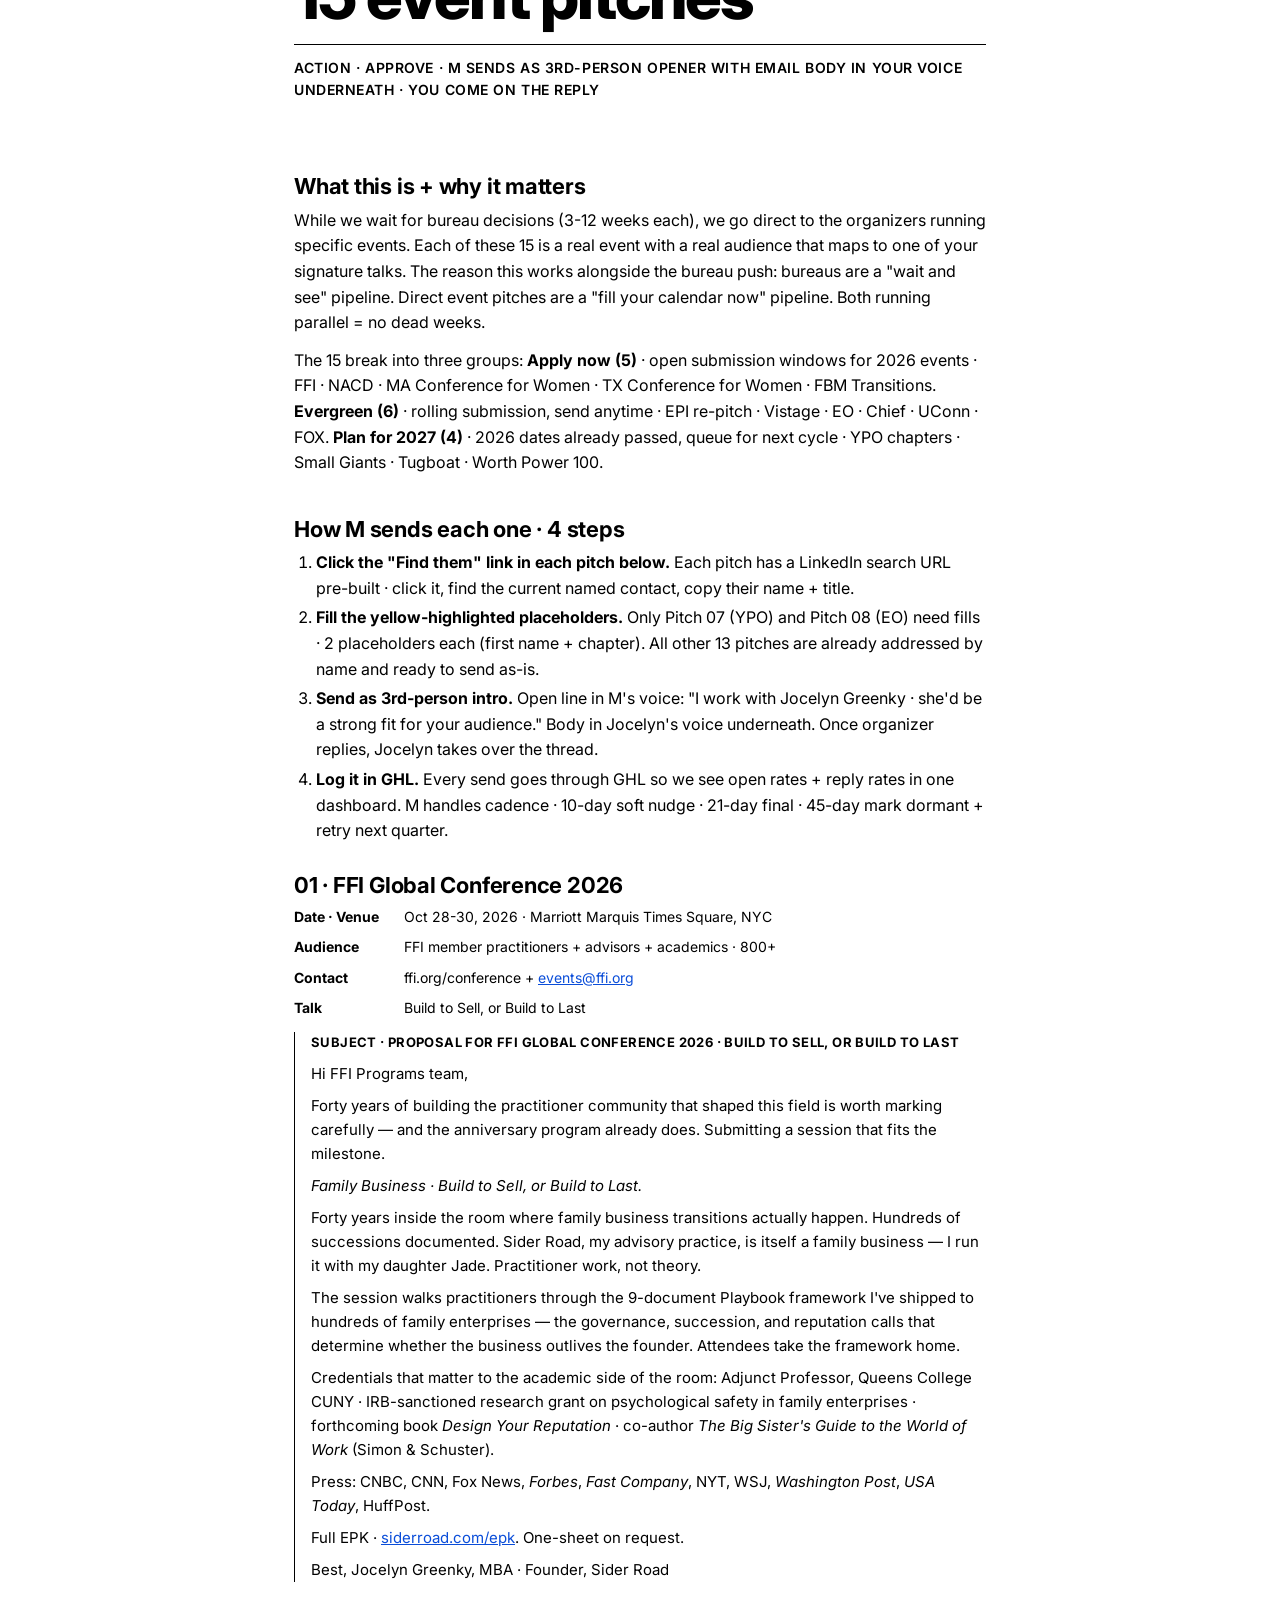
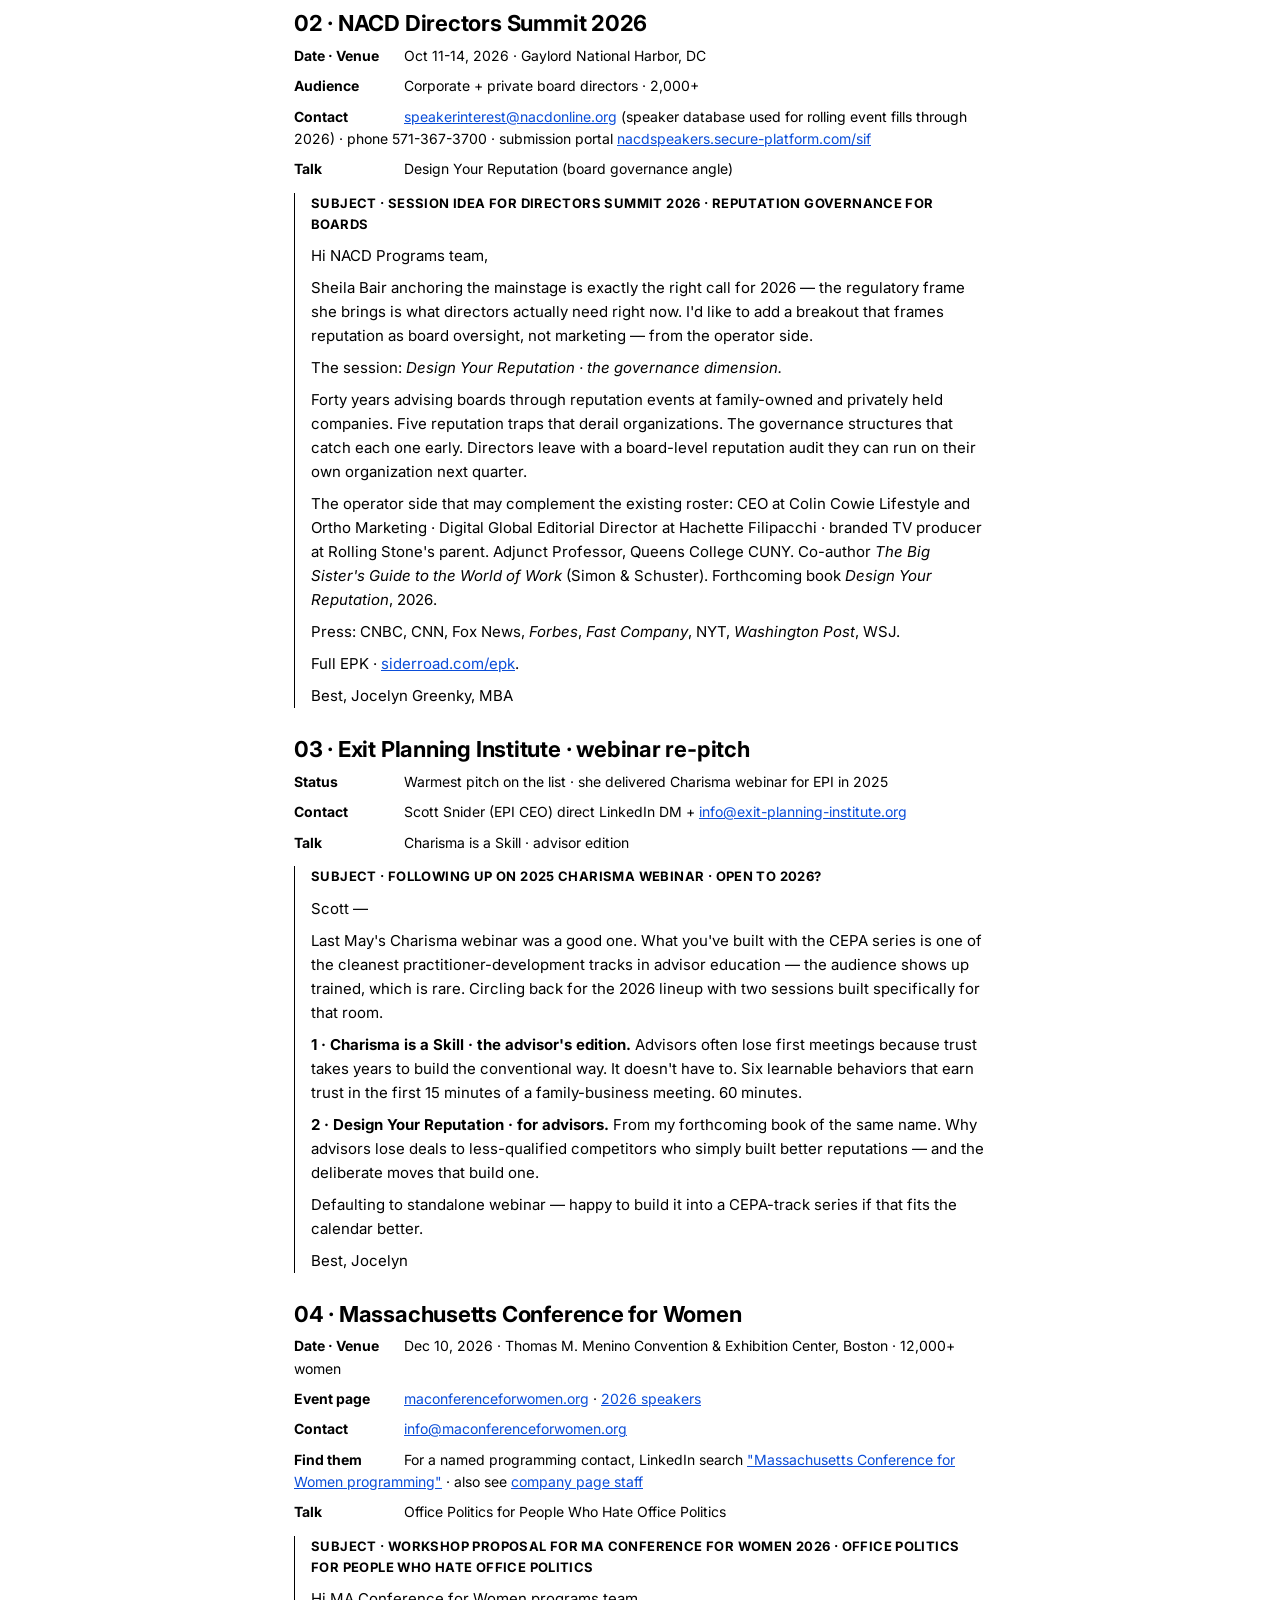
==== commit 61d12159: "Master Gameplan page · gameplan.html · shows whole machine on one canvas · 3-stage flow (Package · C" ====
--- a/index.html
+++ b/index.html
@@ -271,7 +271,11 @@
       <div><strong>Send timing ·</strong> Tuesday May 26 (post-Memorial Day) or Thursday May 28 (when M back).</div>
     </div>
     <div class="next-up">
-      <strong>Long-term game plan ready →</strong>
+      <strong>See how it all works together →</strong>
+      <a href="gameplan.html">Master Gameplan · the whole machine on one page</a>
+    </div>
+    <div class="next-up" style="margin-top: 10px;">
+      <strong>Long-term proposal →</strong>
       <a href="sprint2.html">Sprint 2 · top 4 moves priced + Sprint 3 retainer</a>
     </div>
   </div>
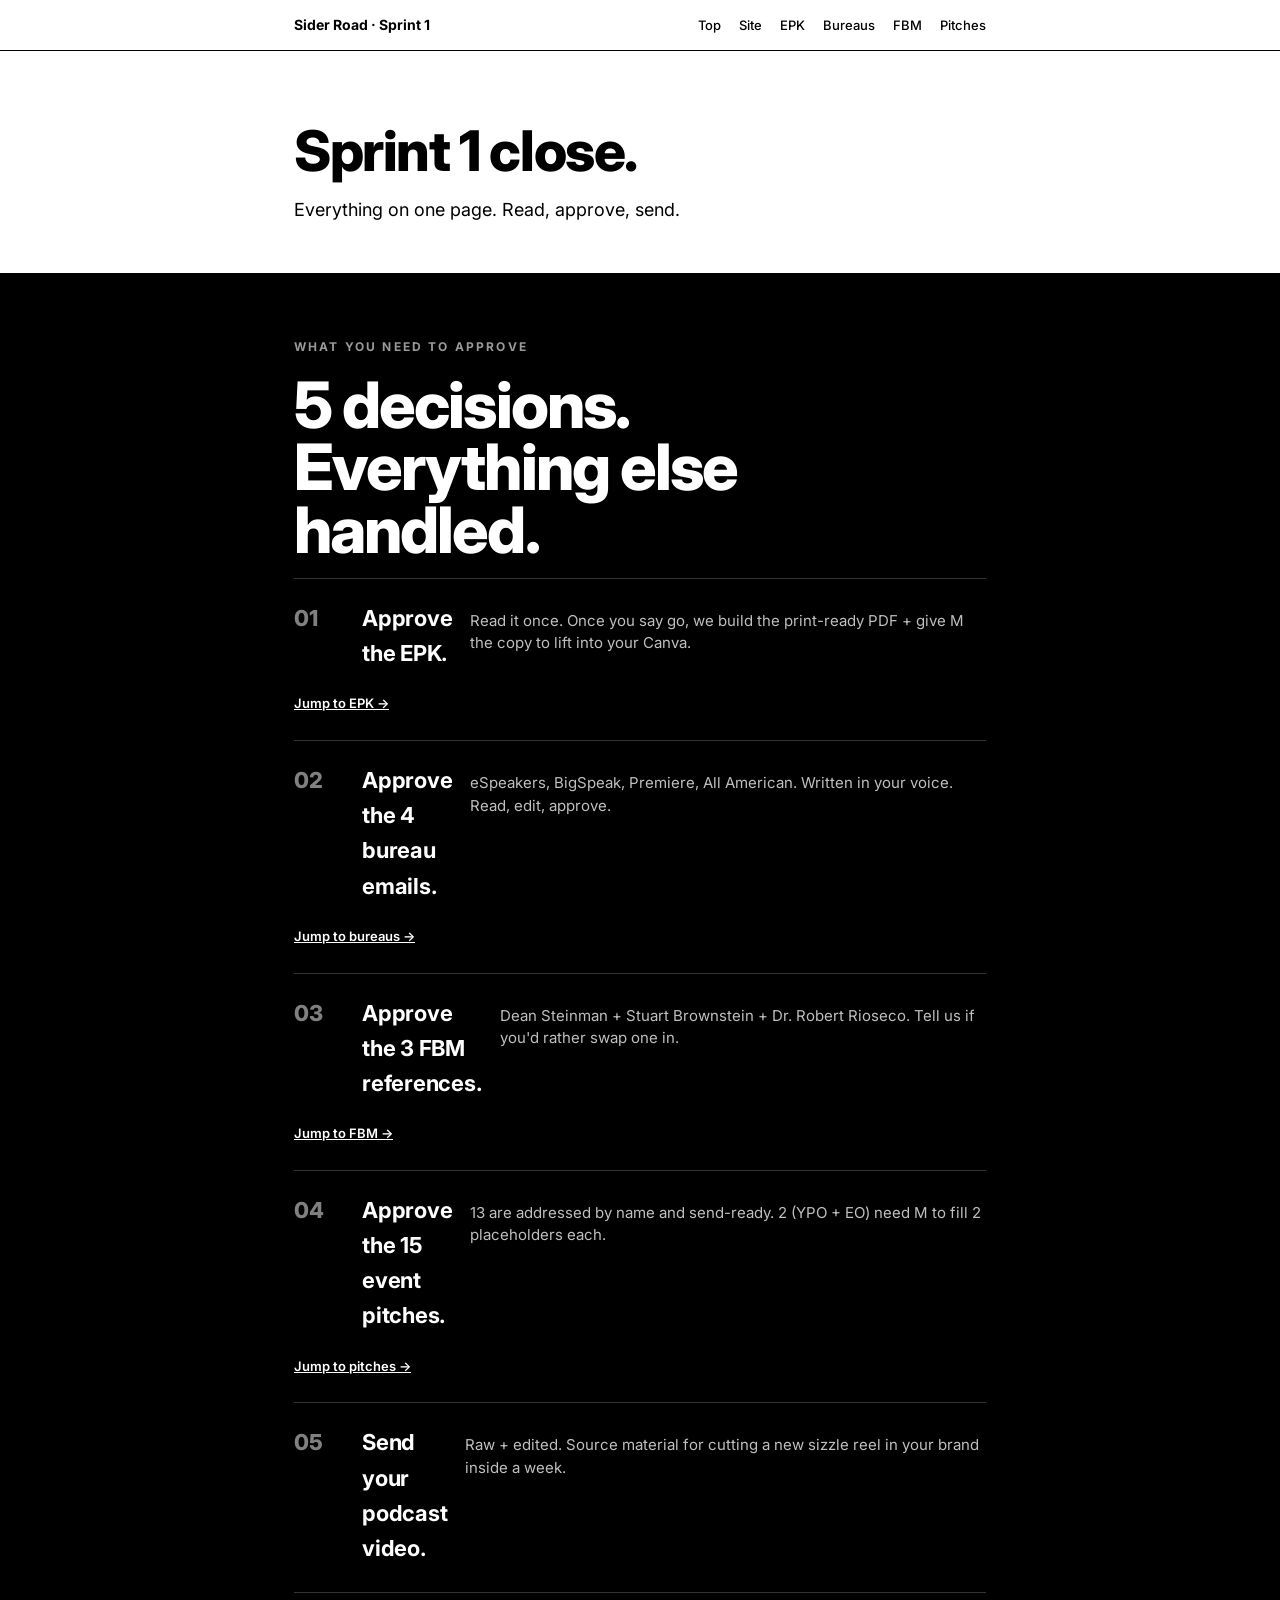
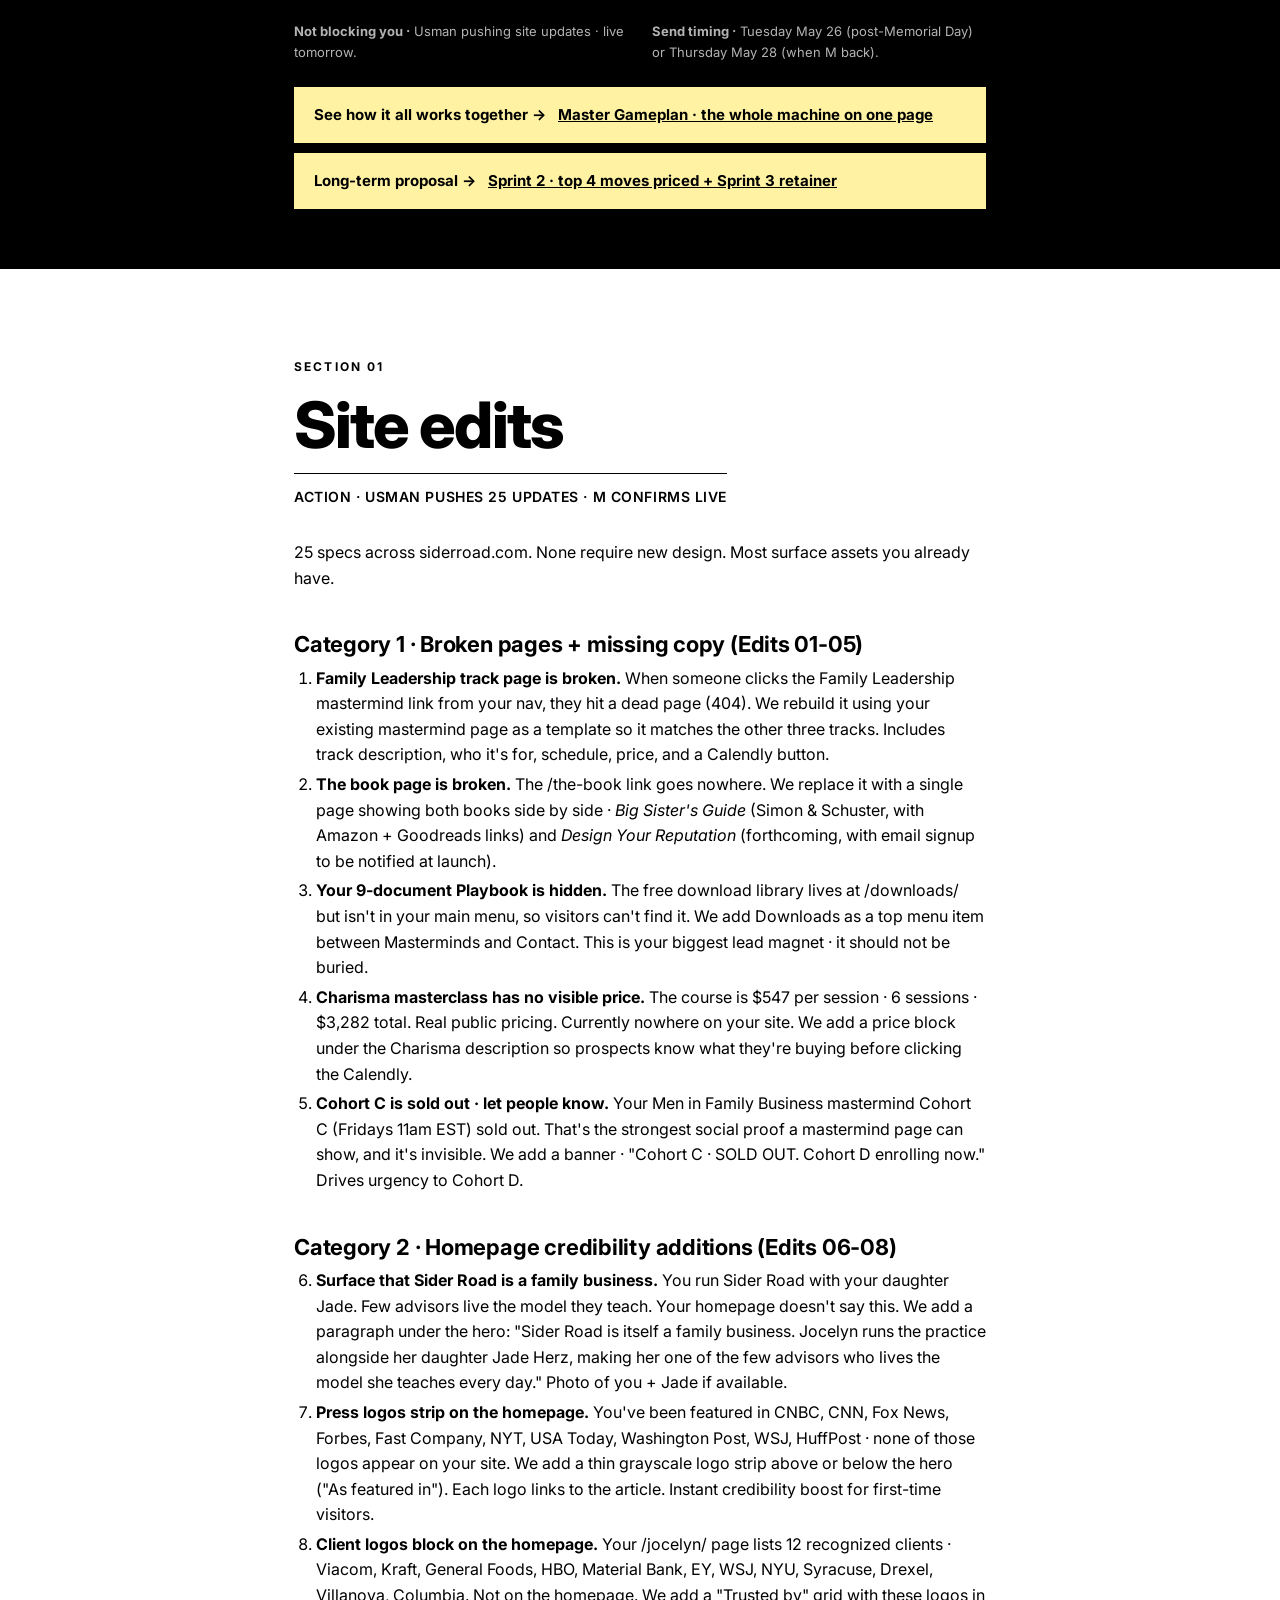
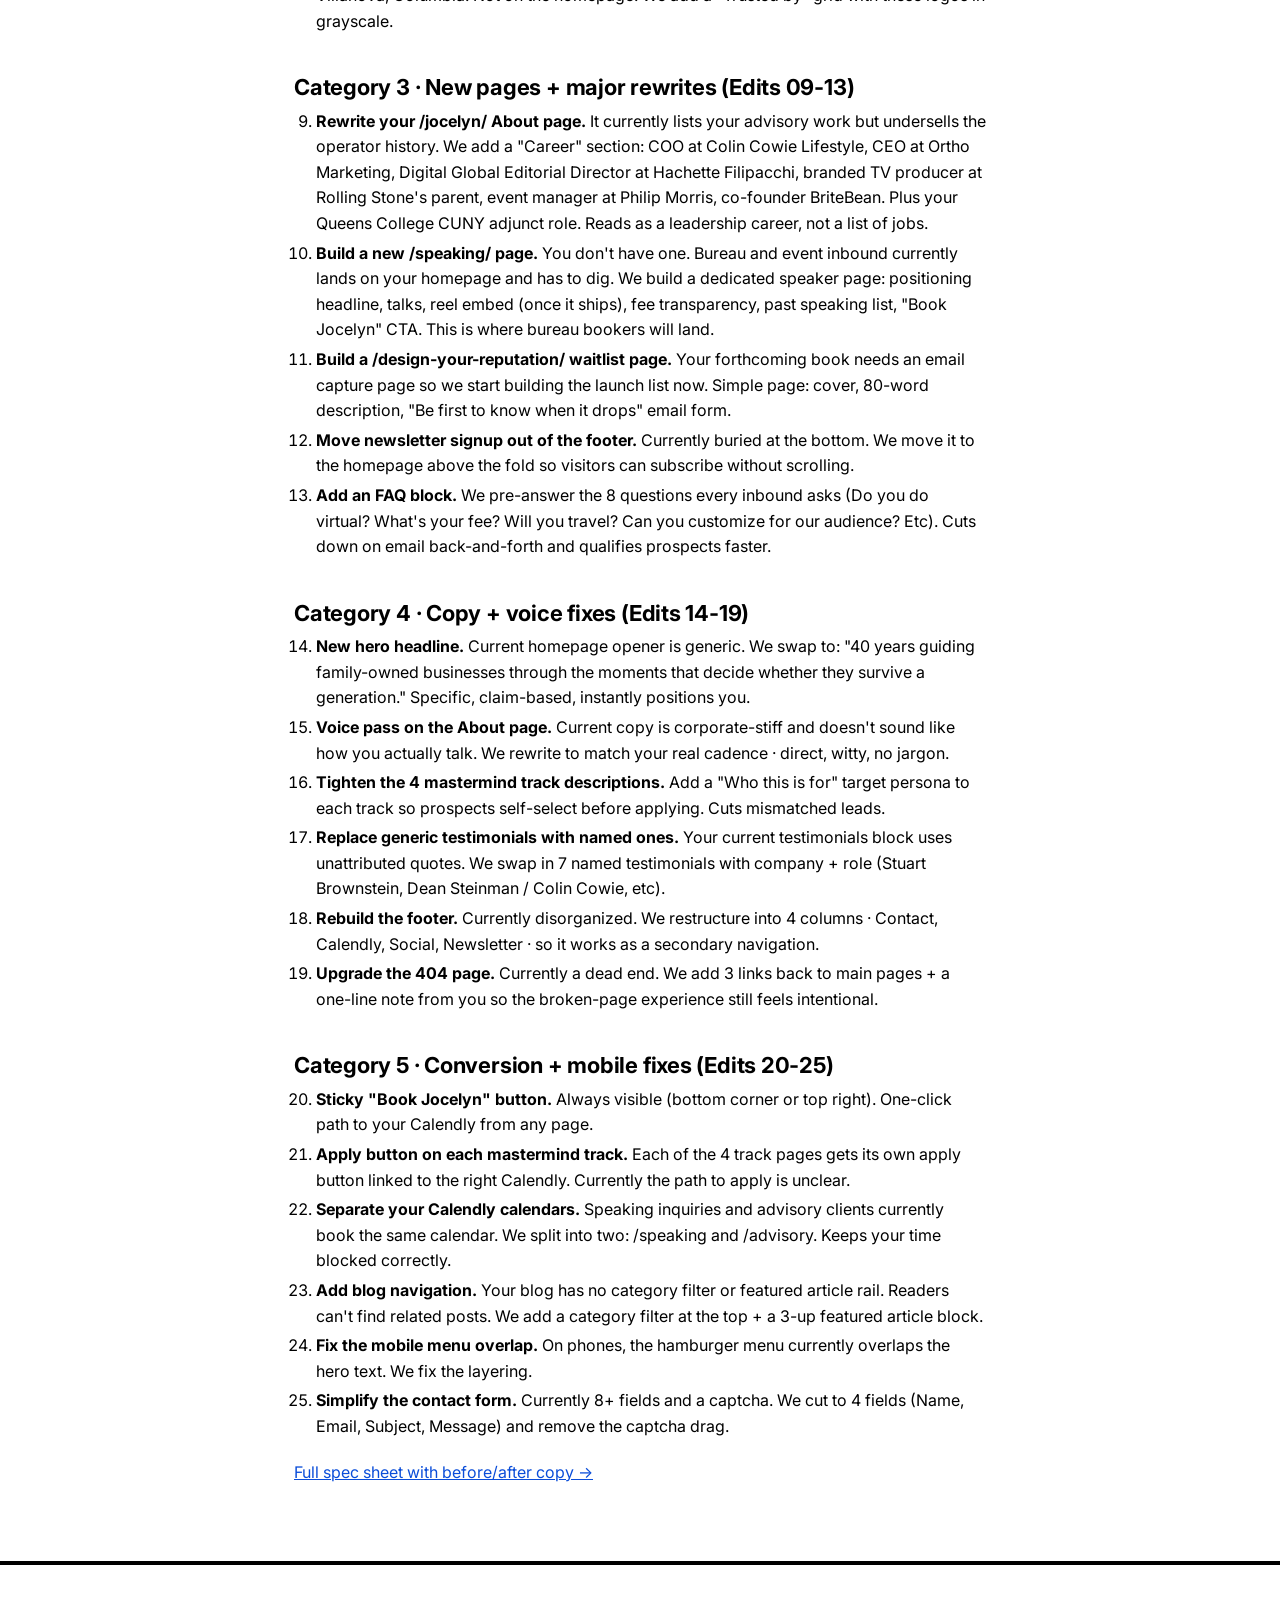
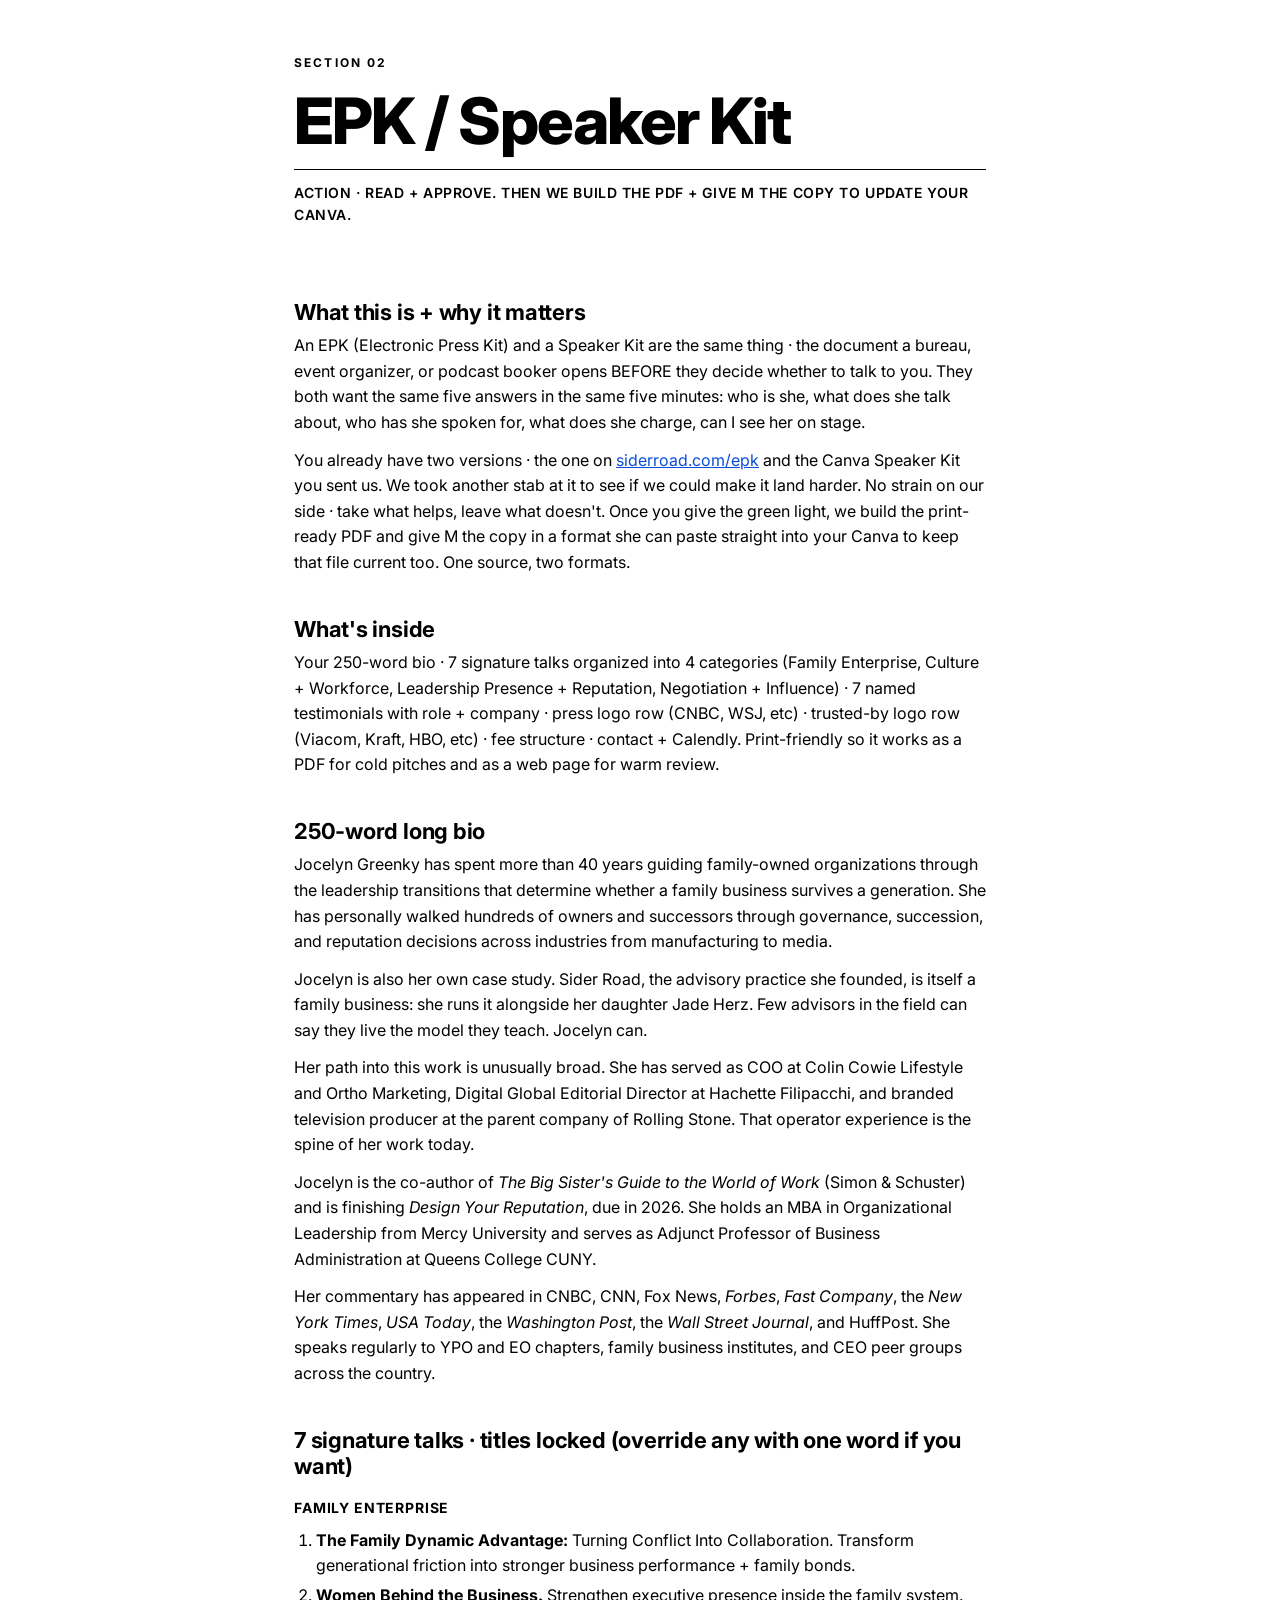
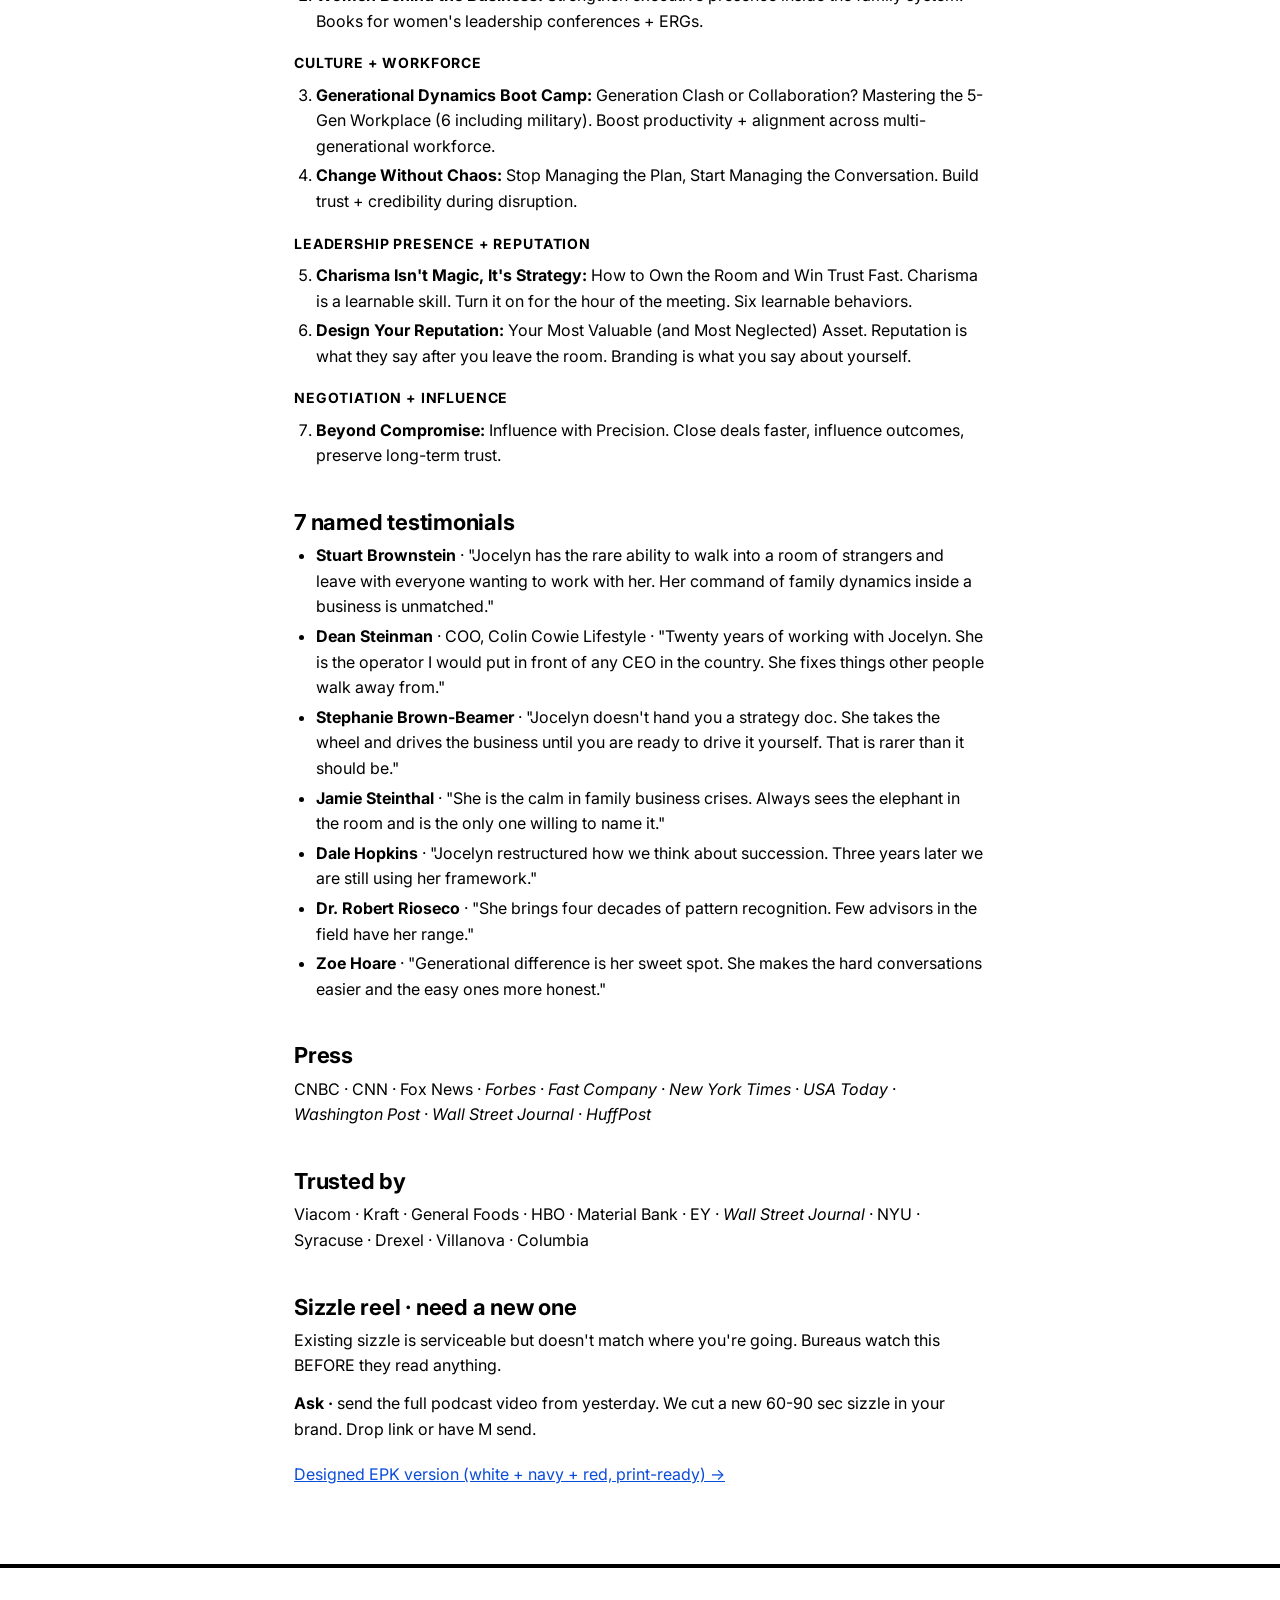
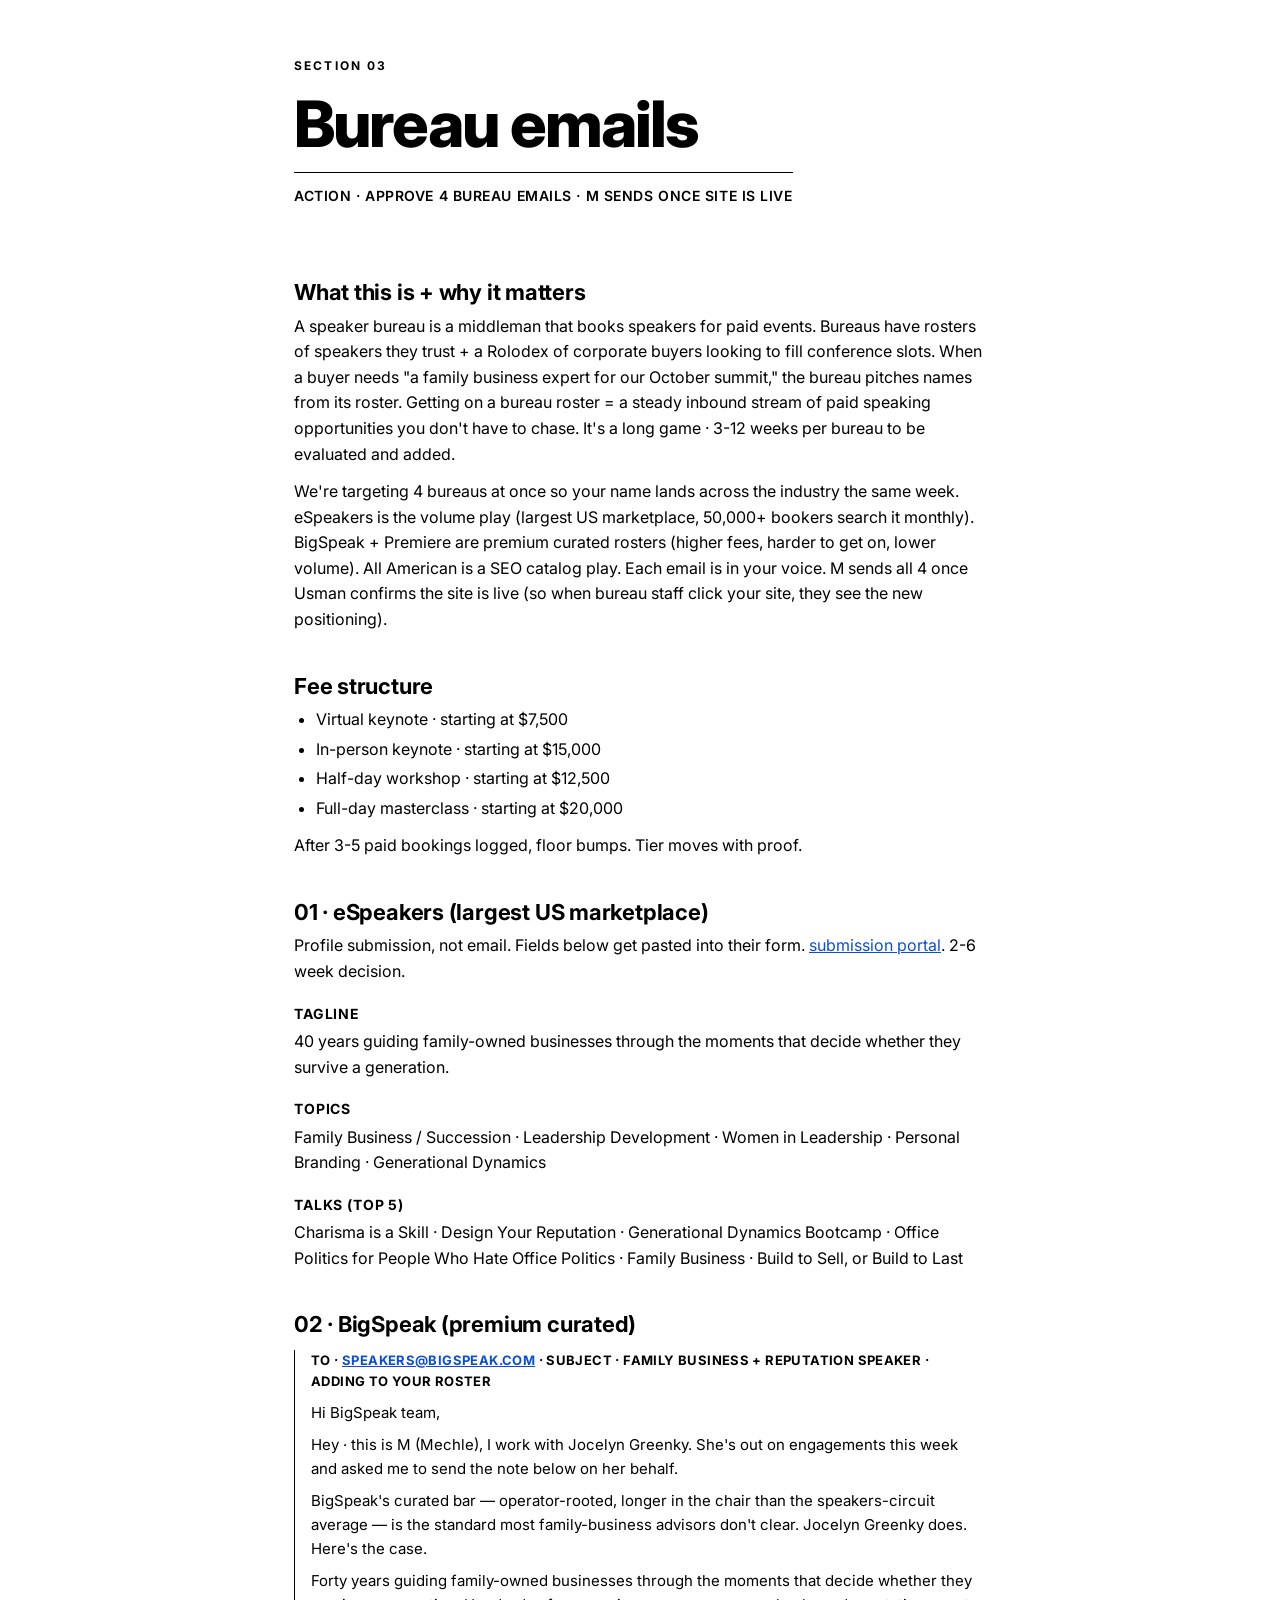
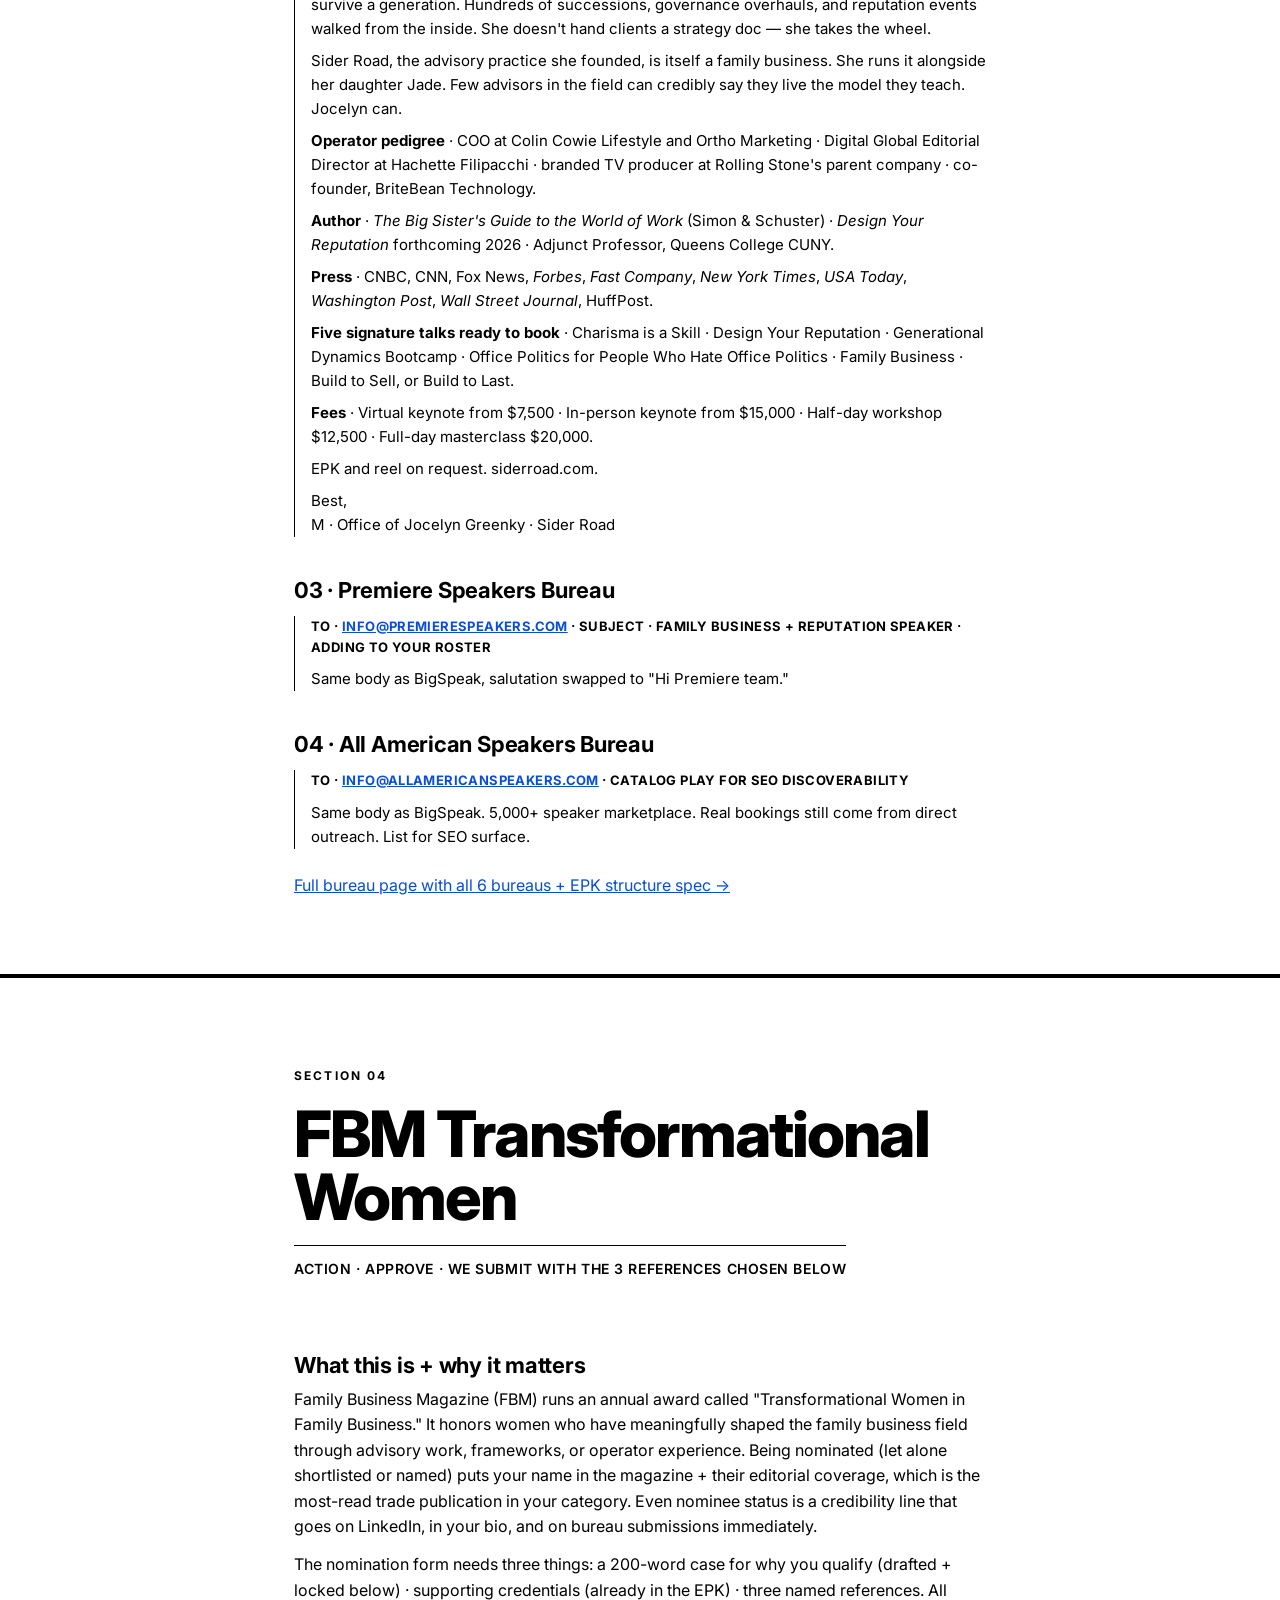
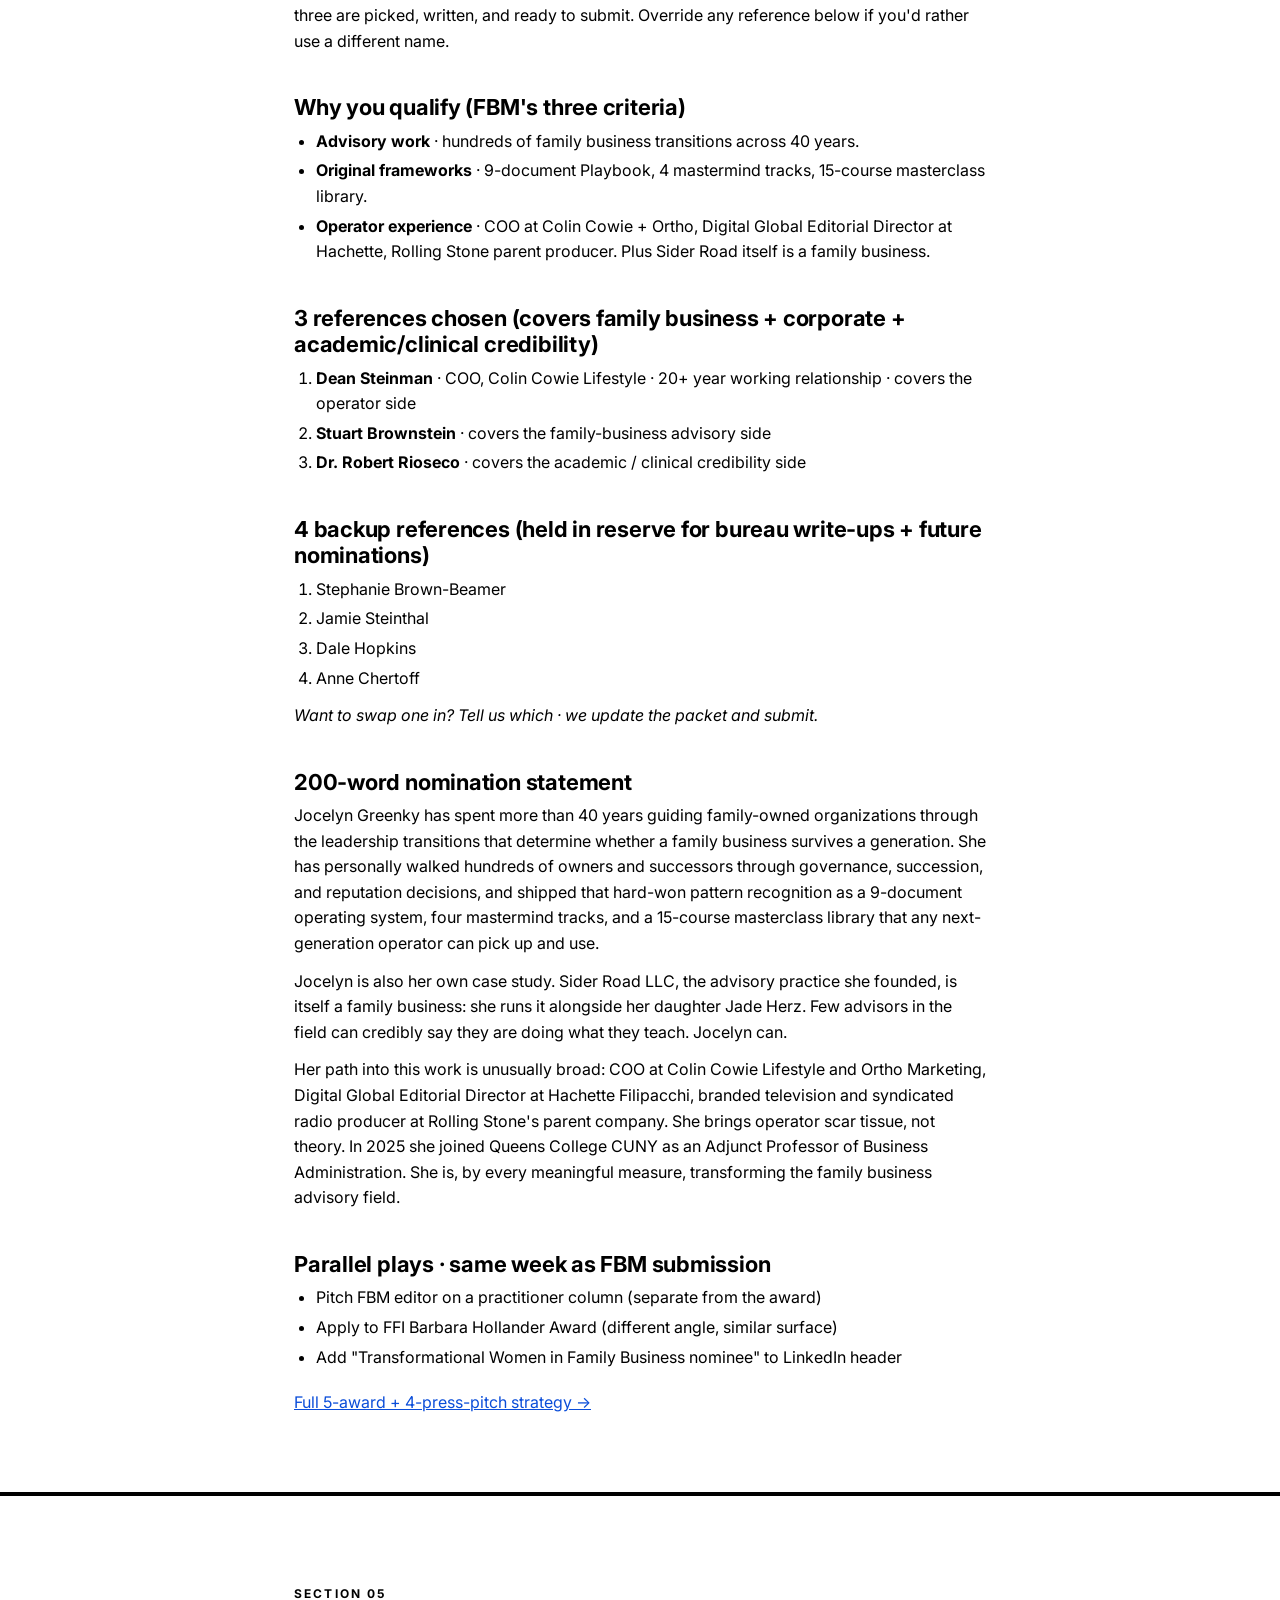
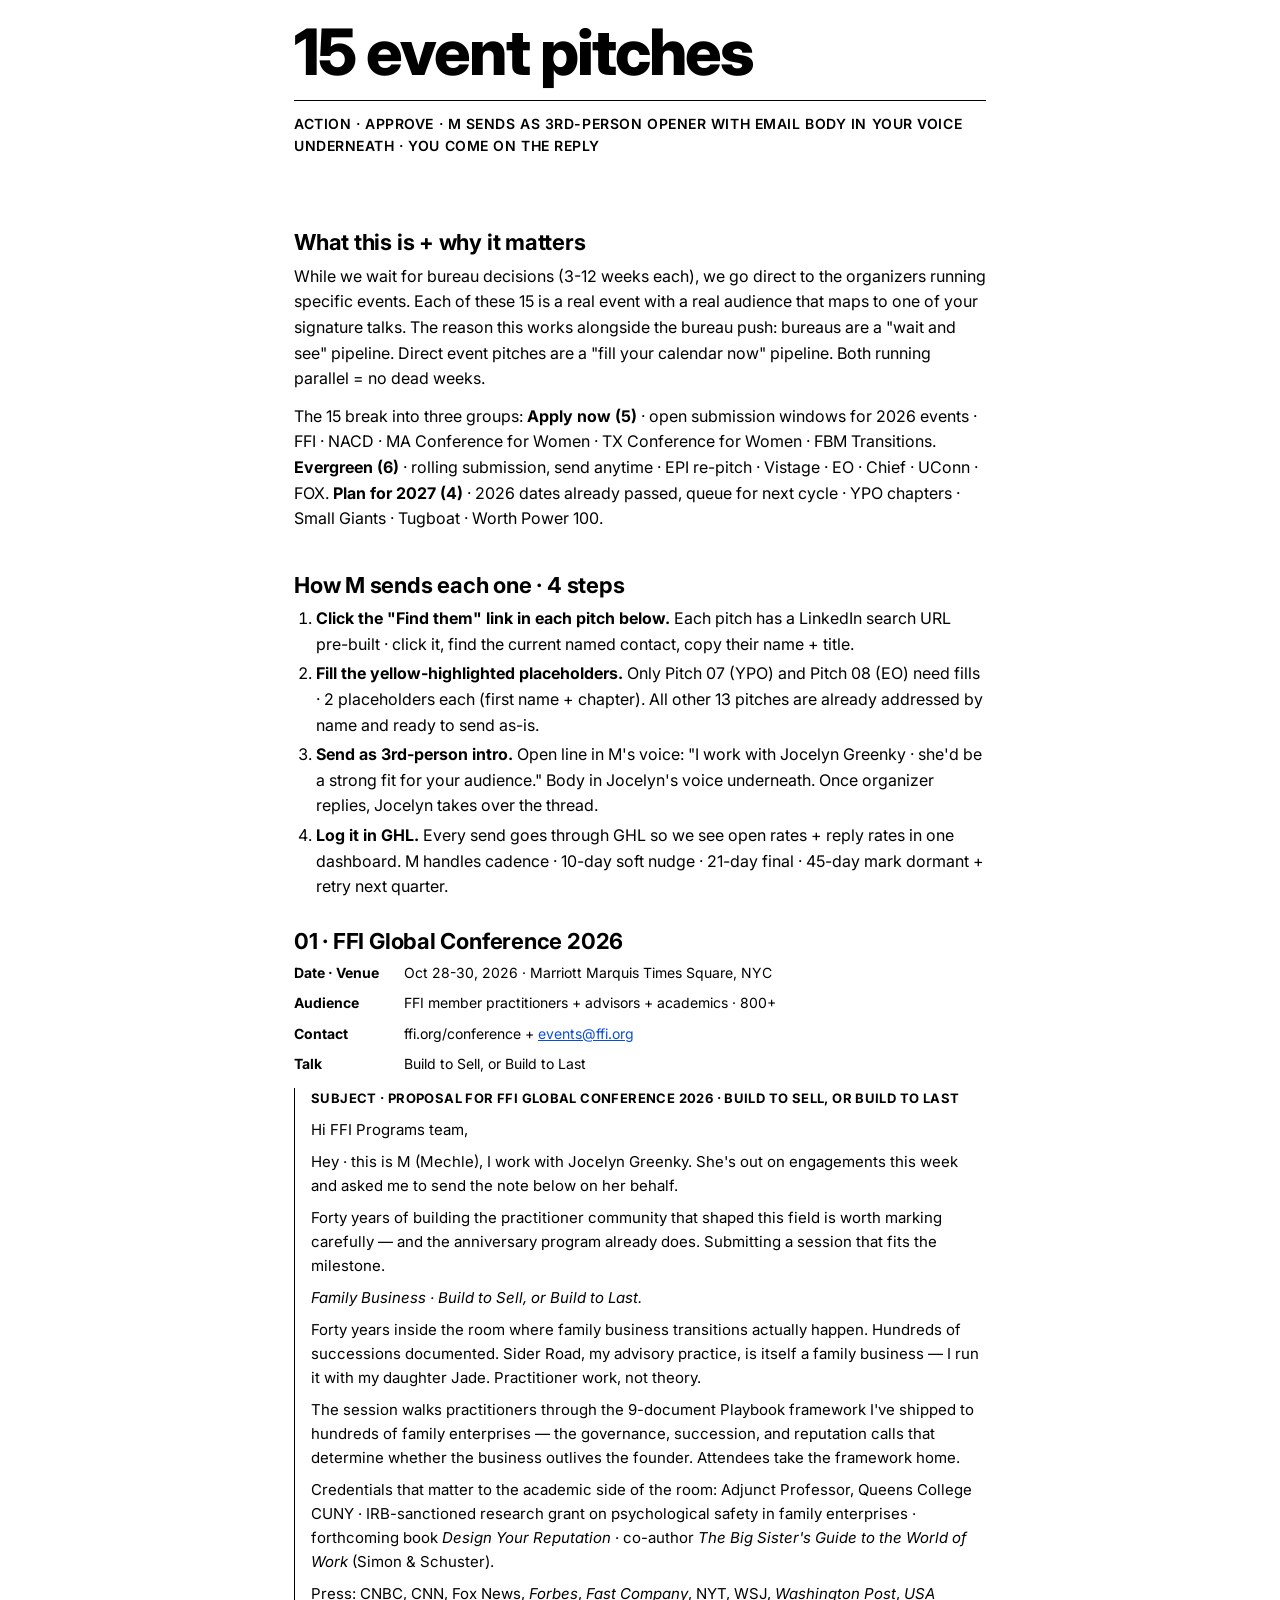
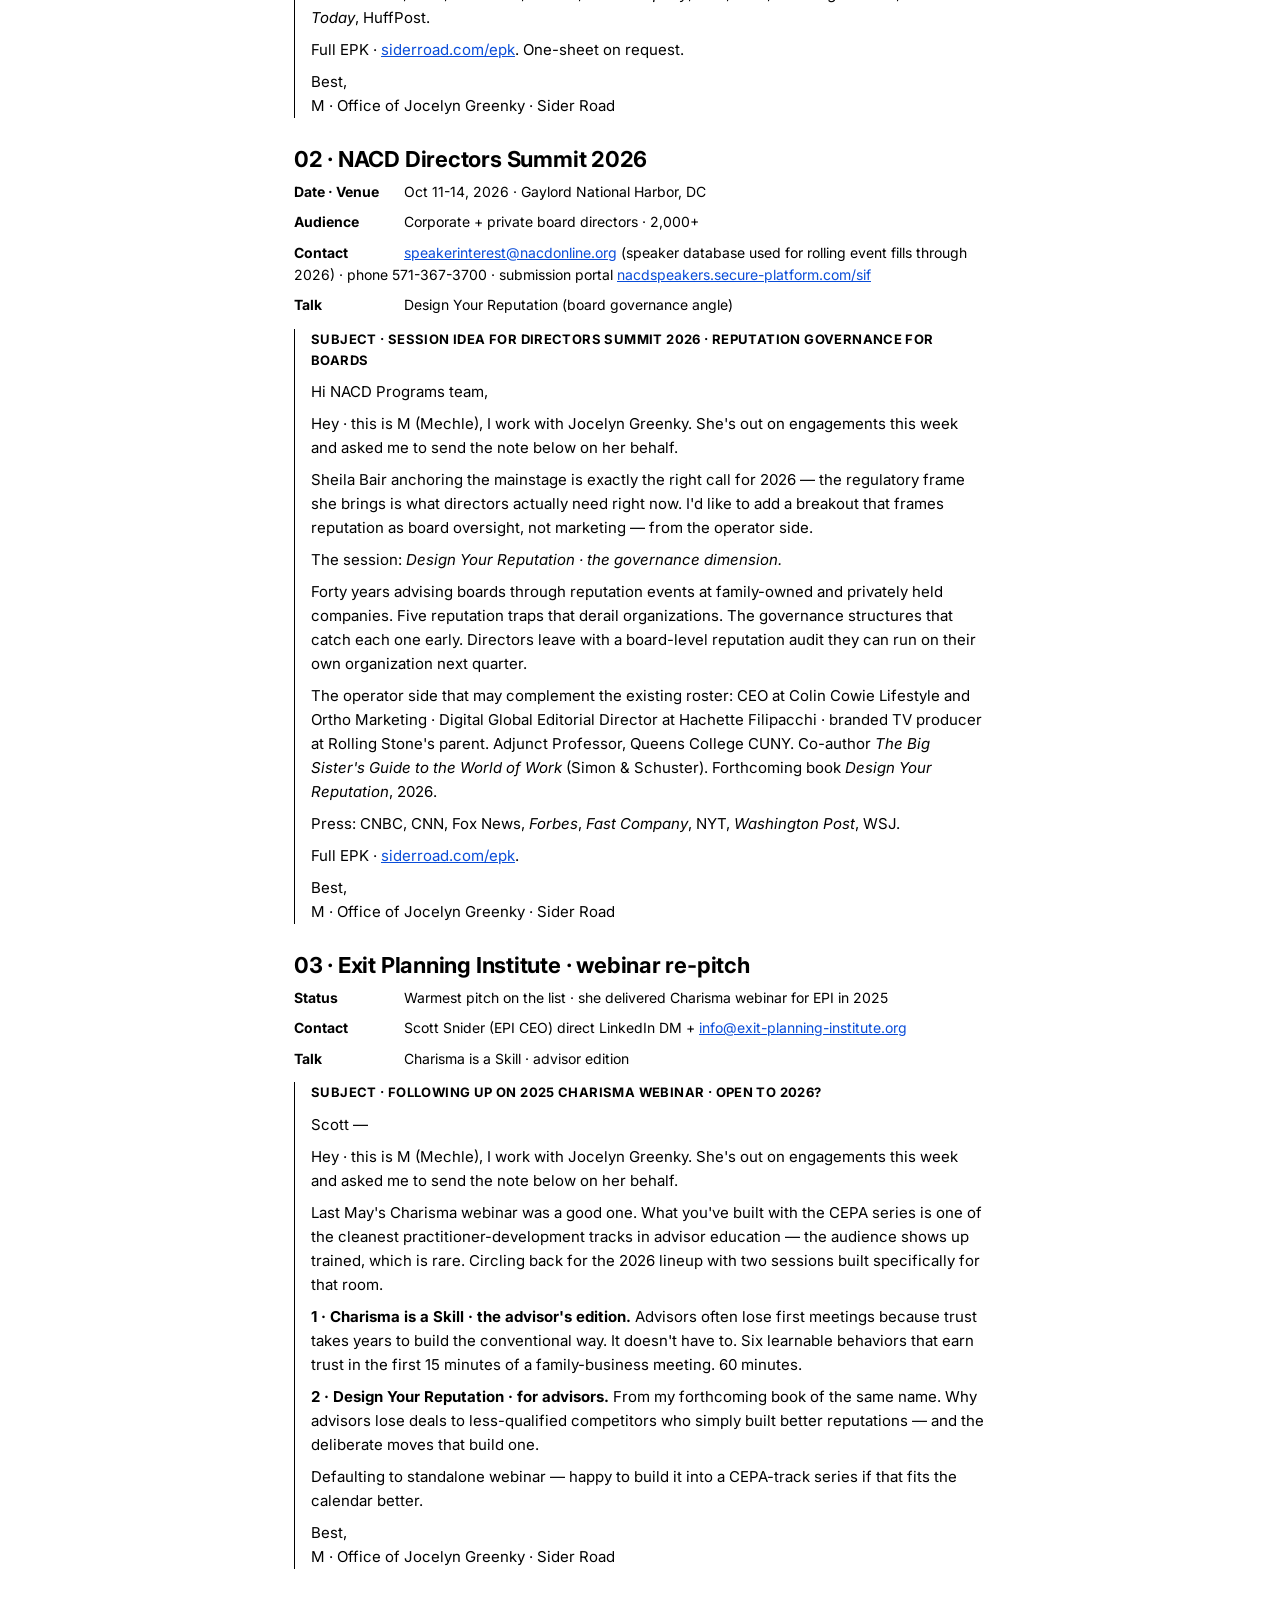
==== commit 5017cead: "Wrap all 15 pitches + BigSpeak bureau with M assistant frame · M-intro (Hey · this is M, work with J" ====
--- a/index.html
+++ b/index.html
@@ -443,6 +443,7 @@
     <div class="email">
       <div class="sub">To · <a href="mailto:speakers@bigspeak.com">speakers@bigspeak.com</a> · Subject · Family business + reputation speaker · adding to your roster</div>
       <p>Hi BigSpeak team,</p>
+      <p>Hey · this is M (Mechle), I work with Jocelyn Greenky. She's out on engagements this week and asked me to send the note below on her behalf.</p>
       <p>BigSpeak's curated bar — operator-rooted, longer in the chair than the speakers-circuit average — is the standard most family-business advisors don't clear. Jocelyn Greenky does. Here's the case.</p>
       <p>Forty years guiding family-owned businesses through the moments that decide whether they survive a generation. Hundreds of successions, governance overhauls, and reputation events walked from the inside. She doesn't hand clients a strategy doc — she takes the wheel.</p>
       <p>Sider Road, the advisory practice she founded, is itself a family business. She runs it alongside her daughter Jade. Few advisors in the field can credibly say they live the model they teach. Jocelyn can.</p>
@@ -452,7 +453,7 @@
       <p><strong>Five signature talks ready to book</strong> · Charisma is a Skill · Design Your Reputation · Generational Dynamics Bootcamp · Office Politics for People Who Hate Office Politics · Family Business · Build to Sell, or Build to Last.</p>
       <p><strong>Fees</strong> · Virtual keynote from $7,500 · In-person keynote from $15,000 · Half-day workshop $12,500 · Full-day masterclass $20,000.</p>
       <p>EPK and reel on request. siderroad.com.</p>
-      <p>Best,<br />Alex Lamb, on behalf of Sider Road</p>
+      <p>Best,<br />M · Office of Jocelyn Greenky · Sider Road</p>
     </div>
 
     <h3>03 · Premiere Speakers Bureau</h3>
@@ -549,6 +550,7 @@
       <div class="email">
         <div class="sub">Subject · Proposal for FFI Global Conference 2026 · Build to Sell, or Build to Last</div>
         <p>Hi FFI Programs team,</p>
+        <p>Hey · this is M (Mechle), I work with Jocelyn Greenky. She's out on engagements this week and asked me to send the note below on her behalf.</p>
         <p>Forty years of building the practitioner community that shaped this field is worth marking carefully — and the anniversary program already does. Submitting a session that fits the milestone.</p>
         <p><em>Family Business · Build to Sell, or Build to Last.</em></p>
         <p>Forty years inside the room where family business transitions actually happen. Hundreds of successions documented. Sider Road, my advisory practice, is itself a family business — I run it with my daughter Jade. Practitioner work, not theory.</p>
@@ -556,7 +558,7 @@
         <p>Credentials that matter to the academic side of the room: Adjunct Professor, Queens College CUNY · IRB-sanctioned research grant on psychological safety in family enterprises · forthcoming book <em>Design Your Reputation</em> · co-author <em>The Big Sister's Guide to the World of Work</em> (Simon &amp; Schuster).</p>
         <p>Press: CNBC, CNN, Fox News, <em>Forbes</em>, <em>Fast Company</em>, NYT, WSJ, <em>Washington Post</em>, <em>USA Today</em>, HuffPost.</p>
         <p>Full EPK · <a href="https://siderroad.com/epk" target="_blank" rel="noopener">siderroad.com/epk</a>. One-sheet on request.</p>
-        <p>Best, Jocelyn Greenky, MBA · Founder, Sider Road</p>
+        <p>Best,<br />M · Office of Jocelyn Greenky · Sider Road</p>
       </div>
     </div>
 
@@ -569,13 +571,14 @@
       <div class="email">
         <div class="sub">Subject · Session idea for Directors Summit 2026 · Reputation governance for boards</div>
         <p>Hi NACD Programs team,</p>
+        <p>Hey · this is M (Mechle), I work with Jocelyn Greenky. She's out on engagements this week and asked me to send the note below on her behalf.</p>
         <p>Sheila Bair anchoring the mainstage is exactly the right call for 2026 — the regulatory frame she brings is what directors actually need right now. I'd like to add a breakout that frames reputation as board oversight, not marketing — from the operator side.</p>
         <p>The session: <em>Design Your Reputation · the governance dimension.</em></p>
         <p>Forty years advising boards through reputation events at family-owned and privately held companies. Five reputation traps that derail organizations. The governance structures that catch each one early. Directors leave with a board-level reputation audit they can run on their own organization next quarter.</p>
         <p>The operator side that may complement the existing roster: CEO at Colin Cowie Lifestyle and Ortho Marketing · Digital Global Editorial Director at Hachette Filipacchi · branded TV producer at Rolling Stone's parent. Adjunct Professor, Queens College CUNY. Co-author <em>The Big Sister's Guide to the World of Work</em> (Simon &amp; Schuster). Forthcoming book <em>Design Your Reputation</em>, 2026.</p>
         <p>Press: CNBC, CNN, Fox News, <em>Forbes</em>, <em>Fast Company</em>, NYT, <em>Washington Post</em>, WSJ.</p>
         <p>Full EPK · <a href="https://siderroad.com/epk" target="_blank" rel="noopener">siderroad.com/epk</a>.</p>
-        <p>Best, Jocelyn Greenky, MBA</p>
+        <p>Best,<br />M · Office of Jocelyn Greenky · Sider Road</p>
       </div>
     </div>
 
@@ -587,11 +590,12 @@
       <div class="email">
         <div class="sub">Subject · Following up on 2025 Charisma webinar · open to 2026?</div>
         <p>Scott —</p>
+        <p>Hey · this is M (Mechle), I work with Jocelyn Greenky. She's out on engagements this week and asked me to send the note below on her behalf.</p>
         <p>Last May's Charisma webinar was a good one. What you've built with the CEPA series is one of the cleanest practitioner-development tracks in advisor education — the audience shows up trained, which is rare. Circling back for the 2026 lineup with two sessions built specifically for that room.</p>
         <p><strong>1 · Charisma is a Skill · the advisor's edition.</strong> Advisors often lose first meetings because trust takes years to build the conventional way. It doesn't have to. Six learnable behaviors that earn trust in the first 15 minutes of a family-business meeting. 60 minutes.</p>
         <p><strong>2 · Design Your Reputation · for advisors.</strong> From my forthcoming book of the same name. Why advisors lose deals to less-qualified competitors who simply built better reputations — and the deliberate moves that build one.</p>
         <p>Defaulting to standalone webinar — happy to build it into a CEPA-track series if that fits the calendar better.</p>
-        <p>Best, Jocelyn</p>
+        <p>Best,<br />M · Office of Jocelyn Greenky · Sider Road</p>
       </div>
     </div>
 
@@ -605,12 +609,13 @@
       <div class="email">
         <div class="sub">Subject · Workshop proposal for MA Conference for Women 2026 · Office Politics for People Who Hate Office Politics</div>
         <p>Hi MA Conference for Women programs team,</p>
+        <p>Hey · this is M (Mechle), I work with Jocelyn Greenky. She's out on engagements this week and asked me to send the note below on her behalf.</p>
         <p>What you've built in Boston — 12,000+ women in one room, every year — is the largest single-day women's leadership gathering in the country, and the only one where the workshop track consistently outdraws the keynotes. Submitting one for December 10.</p>
         <p><em>Office Politics for People Who Hate Office Politics · 90 minutes.</em></p>
         <p>Most office politics content tells women to lean harder into the politics. This one teaches the opposite: how to be taken seriously without playing the game. Five political archetypes every professional woman meets. One specific move that disarms each one. Drawn from four decades of executive coaching across Hachette Filipacchi, Wenner Media, and dozens of family-run companies. Attendees leave with the move, not the platitude.</p>
         <p>Forty years guiding women through reputation and political transitions. Co-author <em>The Big Sister's Guide to the World of Work</em> (Simon &amp; Schuster) — the field manual for women starting out in the workforce. Forthcoming <em>Design Your Reputation</em>, 2026. Adjunct Professor, Queens College CUNY. Sider Road is itself a family business — I run it with my daughter Jade.</p>
         <p>Full EPK · <a href="https://siderroad.com/epk" target="_blank" rel="noopener">siderroad.com/epk</a>.</p>
-        <p>Best, Jocelyn Greenky, MBA</p>
+        <p>Best,<br />M · Office of Jocelyn Greenky · Sider Road</p>
       </div>
     </div>
 
@@ -624,12 +629,13 @@
       <div class="email">
         <div class="sub">Subject · Workshop proposal for TX Conference for Women 2026 · Design Your Reputation</div>
         <p>Hi TX Conference for Women programs team,</p>
+        <p>Hey · this is M (Mechle), I work with Jocelyn Greenky. She's out on engagements this week and asked me to send the note below on her behalf.</p>
         <p>The move to the Moody Center for 2026 changes the room — bigger, better staged, and the Power Talks format is the right answer to attention spans that have shifted in the last three years. Submitting a workshop for October 5.</p>
         <p><em>Design Your Reputation · 90 minutes.</em></p>
         <p>Texas audiences skew entrepreneur and family-business owner. That's the exact room where reputation does the heaviest lifting and gets the least deliberate attention. Reputation is what they say about you after you leave the room. Branding is what you say about yourself. The two get conflated. They shouldn't.</p>
         <p>The workshop maps the specific decisions — language, posture, presence, recovery — that build a reputation that compounds for decades. Attendees walk out with a reputation audit they run on themselves on the drive home.</p>
         <p>Forty years guiding women and family-business leaders through reputation transitions. Co-author <em>The Big Sister's Guide to the World of Work</em> (Simon &amp; Schuster). Forthcoming book <em>Design Your Reputation</em>. Sider Road is itself a family business — I run it with my daughter Jade. Adjunct Professor, Queens College CUNY. Press: CNBC, CNN, Fox News, <em>Forbes</em>, <em>Fast Company</em>, NYT, WSJ.</p>
-        <p>Best, Jocelyn Greenky, MBA</p>
+        <p>Best,<br />M · Office of Jocelyn Greenky · Sider Road</p>
       </div>
     </div>
 
@@ -641,6 +647,7 @@
       <div class="email">
         <div class="sub">Subject · Speaker application · Jocelyn Greenky · CEO + family business advisor</div>
         <p>Hi Vistage Speaker Team,</p>
+        <p>Hey · this is M (Mechle), I work with Jocelyn Greenky. She's out on engagements this week and asked me to send the note below on her behalf.</p>
         <p>The Vistage Speaker Network is the standard most CEO peer-group programming gets measured against — it's the application gate that means something. Applying with the case below.</p>
         <p>Twenty-five years as CEO across Colin Cowie Lifestyle and Ortho Marketing. Digital Global Editorial Director at Hachette Filipacchi. Branded TV producer at Rolling Stone's parent. Co-founder, BriteBean Technology. The chair every Vistage member sits in is one I've sat in.</p>
         <p>I've also guided hundreds of family-owned organizations through the leadership transitions that determine whether the business outlives the founder. Sider Road, my advisory practice, is itself a family business — I run it with my daughter Jade. Family business succession is a conversation most Vistage CEOs will have within a decade, and one that's lightly represented in Vistage rosters.</p>
@@ -650,7 +657,7 @@
         <p>3 · <em>Design Your Reputation.</em> From my forthcoming book. Why reputation compounds when treated as design, not branding.</p>
         <p>Press: CNBC, CNN, Fox News, <em>Forbes</em>, <em>Fast Company</em>, NYT, <em>USA Today</em>, <em>Washington Post</em>, WSJ, HuffPost. Adjunct Professor, Queens College CUNY. Co-author <em>The Big Sister's Guide to the World of Work</em> (Simon &amp; Schuster).</p>
         <p>EPK · <a href="https://siderroad.com/epk" target="_blank" rel="noopener">siderroad.com/epk</a>.</p>
-        <p>Best, Jocelyn Greenky, MBA</p>
+        <p>Best,<br />M · Office of Jocelyn Greenky · Sider Road</p>
       </div>
     </div>
 
@@ -663,13 +670,14 @@
       <div class="email">
         <div class="sub">Subject · YPO chapter speaker · introduction request</div>
         <p>Hi <mark>[first name]</mark>,</p>
+        <p>Hey · this is M (Mechle), I work with Jocelyn Greenky. She's out on engagements this week and asked me to send the note below on her behalf.</p>
         <p>Hope you're well. One ask: I'm building out the speaking pipeline this year and YPO chapters are the right room for the work. Open to introducing me to <mark>[your chapter]</mark>'s Learning Officer?</p>
         <p>Quick context: forty years advising family businesses through leadership transitions. Hundreds of successions guided. Founder of Sider Road — which is itself a family business, run with my daughter Jade. Past COO at Colin Cowie Lifestyle and Ortho Marketing. Adjunct Professor, Queens College CUNY. Co-author <em>The Big Sister's Guide to the World of Work</em>. Forthcoming <em>Design Your Reputation</em>, 2026.</p>
         <p>Two talks built for YPO rooms:</p>
         <p>1 · <em>Family Business · Build to Sell, or Build to Last.</em> The framework most YPO members will face within 10 years.</p>
         <p>2 · <em>Charisma is a Skill.</em> Six learnable behaviors for executive presence.</p>
         <p>EPK · <a href="https://siderroad.com/epk" target="_blank" rel="noopener">siderroad.com/epk</a>. Happy to be forwarded to anyone you think would be open.</p>
-        <p>Thanks, Jocelyn</p>
+        <p>Thanks,<br />M · Office of Jocelyn Greenky · Sider Road</p>
       </div>
     </div>
 
@@ -682,11 +690,12 @@
       <div class="email">
         <div class="sub">Subject · EO chapter speaker · Charisma is a Skill</div>
         <p>Hi <mark>[first name]</mark>,</p>
+        <p>Hey · this is M (Mechle), I work with Jocelyn Greenky. She's out on engagements this week and asked me to send the note below on her behalf.</p>
         <p>The Learning Chair role is the hardest seat on the chapter board — the calendar is what makes or breaks the membership year, and the speakers are the lift. Saw you run it for EO <mark>[chapter]</mark>. Introducing myself for the 2026 lineup.</p>
         <p>Jocelyn Greenky · Founder, Sider Road · advisory practice for family-owned and privately held companies. Past COO at Colin Cowie Lifestyle and Ortho Marketing. Adjunct Professor, Queens College CUNY. Co-author <em>The Big Sister's Guide to the World of Work</em> (Simon &amp; Schuster). Forthcoming <em>Design Your Reputation</em>.</p>
         <p>One session built for EO rooms: <em>Charisma is a Skill · 60 minutes.</em> Six learnable behaviors EO members can apply in their next investor meeting, client pitch, or hiring call. Real examples from 40 years inside leadership rooms.</p>
         <p>EPK · <a href="https://siderroad.com/epk" target="_blank" rel="noopener">siderroad.com/epk</a>. Fifteen minutes if you'd like to talk fit.</p>
-        <p>Best, Jocelyn</p>
+        <p>Best,<br />M · Office of Jocelyn Greenky · Sider Road</p>
       </div>
     </div>
 
@@ -700,12 +709,13 @@
       <div class="email">
         <div class="sub">Subject · Speaker proposal for Chief Network · Authority Women + Design Your Reputation</div>
         <p>Hi Chief Programming Team,</p>
+        <p>Hey · this is M (Mechle), I work with Jocelyn Greenky. She's out on engagements this week and asked me to send the note below on her behalf.</p>
         <p>What you've built around senior women executives is the strongest programming arc in the women's network category — the bar that other networks are now copying. Proposing two sessions for the 2026 calendar. The audience overlap with my work is unusually tight.</p>
         <p><strong>Session 1 · Authority Women in Family Business.</strong> Most leadership content for women treats family business as a niche. I treat it as the lens. Forty years inside family-owned organizations has taught me that the dynamics that make women in family business harder to take seriously are the same dynamics women face everywhere — just more concentrated. A framework for the shift from "founder's daughter" to "principal."</p>
         <p><strong>Session 2 · Design Your Reputation.</strong> From my forthcoming book. Why senior women lose more opportunities to less-qualified competitors than they should — and the deliberate decisions that build a reputation that compounds for decades.</p>
         <p>Forty years guiding leaders through reputation transitions. Co-author <em>The Big Sister's Guide to the World of Work</em> (Simon &amp; Schuster). Forthcoming <em>Design Your Reputation</em>, 2026. Past COO at Colin Cowie Lifestyle and Ortho Marketing. Adjunct Professor, Queens College CUNY.</p>
         <p>EPK · <a href="https://siderroad.com/epk" target="_blank" rel="noopener">siderroad.com/epk</a>. Available virtual or in-person NYC.</p>
-        <p>Best, Jocelyn Greenky, MBA</p>
+        <p>Best,<br />M · Office of Jocelyn Greenky · Sider Road</p>
       </div>
     </div>
 
@@ -719,12 +729,13 @@
       <div class="email">
         <div class="sub">Subject · Speaker proposal for Small Giants Summit 2027 · Build to Sell, or Build to Last</div>
         <p>Hi Small Giants Programs team,</p>
+        <p>Hey · this is M (Mechle), I work with Jocelyn Greenky. She's out on engagements this week and asked me to send the note below on her behalf.</p>
         <p>The Small Giants thesis — values-led, perpetually private, growth by choice — is the cleanest reframe of "what a good company looks like" published in the last twenty years. Long-time admirer of what Bo built and what Jean and the team are carrying forward. Proposing a session for the 2027 summit while the planning window is open.</p>
         <p>The session: <em>Family Business · Build to Sell, or Build to Last · the playbook for perpetually private companies.</em></p>
         <p>Small Giants audiences are values-led, private, and multi-generational by design. The succession decisions that determine whether a perpetually private company outlives the founder are the work I've spent 40 years inside. The session walks attendees through the 9-document Playbook framework I've shipped to hundreds of family businesses — packaged for the evergreen audience.</p>
         <p>Founder of Sider Road, itself a family business — I run it with my daughter Jade. Past COO at Colin Cowie Lifestyle and Ortho Marketing. Co-author <em>The Big Sister's Guide to the World of Work</em> (Simon &amp; Schuster). Forthcoming <em>Design Your Reputation</em>, 2026. Adjunct Professor, Queens College CUNY. Press: CNBC, Fox News, WSJ.</p>
         <p>EPK · <a href="https://siderroad.com/epk" target="_blank" rel="noopener">siderroad.com/epk</a>.</p>
-        <p>Best, Jocelyn Greenky, MBA</p>
+        <p>Best,<br />M · Office of Jocelyn Greenky · Sider Road</p>
       </div>
     </div>
 
@@ -738,6 +749,7 @@
       <div class="email">
         <div class="sub">Subject · Speaker proposal for FBM Transitions Spring 2027 · Build to Sell, or Build to Last</div>
         <p>Alyssa —</p>
+        <p>Hey · this is M (Mechle), I work with Jocelyn Greenky. She's out on engagements this week and asked me to send the note below on her behalf.</p>
         <p>Transitions is the marquee event of the family business calendar — the room where the practitioners and the principals are actually in the same building, which most family business programming can't pull off. Proposing a session for Spring 2027.</p>
         <p><em>Family Business · Build to Sell, or Build to Last.</em></p>
         <p>The decisions that determine whether a family business survives the founder is exactly what your audience comes to FBM for. Forty years of practitioner work across hundreds of family business transitions, packaged into the 9-document Playbook attendees take home. Available as a 60-minute keynote or 90-minute workshop.</p>
@@ -746,7 +758,7 @@
         <p>· Forthcoming book <em>Design Your Reputation</em>, 2026.</p>
         <p>· Separately pitching FBM editorial on a quarterly practitioner column.</p>
         <p>EPK · <a href="https://siderroad.com/epk" target="_blank" rel="noopener">siderroad.com/epk</a>.</p>
-        <p>Best, Jocelyn Greenky, MBA · Founder, Sider Road</p>
+        <p>Best,<br />M · Office of Jocelyn Greenky · Sider Road</p>
       </div>
     </div>
 
@@ -760,12 +772,13 @@
       <div class="email">
         <div class="sub">Subject · Speaker proposal for Tugboat Summit 2027 · evergreen + family business</div>
         <p>Hi Tugboat Programs team,</p>
+        <p>Hey · this is M (Mechle), I work with Jocelyn Greenky. She's out on engagements this week and asked me to send the note below on her behalf.</p>
         <p>The evergreen company thesis is the cleanest framing of "perpetually private" I've seen in print — the alternative to the build-to-sell default that most founders never get offered explicitly. Proposing a session for the 2027 summit while the planning window is open.</p>
         <p>The session: <em>Family Business · Build to Sell, or Build to Last · for evergreen companies.</em></p>
         <p>Evergreen companies are family businesses by another name. Most will eventually face the same succession decisions that derail family-owned companies — they're often just called "ownership transitions." The session walks attendees through the framework I've shipped to hundreds of family businesses, repackaged for the evergreen audience.</p>
         <p>Founder of Sider Road, itself a family business — I run it with my daughter Jade. Past COO at Colin Cowie Lifestyle and Ortho Marketing. Adjunct Professor, Queens College CUNY. Co-author <em>The Big Sister's Guide to the World of Work</em> (Simon &amp; Schuster). Forthcoming <em>Design Your Reputation</em>, 2026.</p>
         <p>EPK · <a href="https://siderroad.com/epk" target="_blank" rel="noopener">siderroad.com/epk</a>.</p>
-        <p>Best, Jocelyn Greenky, MBA</p>
+        <p>Best,<br />M · Office of Jocelyn Greenky · Sider Road</p>
       </div>
     </div>
 
@@ -780,6 +793,7 @@
       <div class="email">
         <div class="sub">Subject · UConn Family Business resource hub · speaker availability + collaboration interest</div>
         <p>Jennifer —</p>
+        <p>Hey · this is M (Mechle), I work with Jocelyn Greenky. She's out on engagements this week and asked me to send the note below on her behalf.</p>
         <p>The Fall 2024 call to move Family Business into a resource hub under CCEI was the right one — programs ossify, hubs scale, and the entrepreneurship overlap is where the actual practitioner energy is. Reaching out as a Greenwich-based family business advisor and Queens College CUNY adjunct. Introducing myself in case there's a fit for hub programming.</p>
         <p>What may be most relevant to your audience:</p>
         <p>· Forty years advising family-owned organizations — documented transitions across hundreds of family enterprises.</p>
@@ -790,7 +804,7 @@
         <p>1 · Public lecture · <em>Family Business · Build to Sell, or Build to Last.</em></p>
         <p>2 · Practitioner panel · whichever topic complements your current research focus.</p>
         <p>EPK · <a href="https://siderroad.com/epk" target="_blank" rel="noopener">siderroad.com/epk</a>. Happy to talk for 15 minutes about fit.</p>
-        <p>Best, Jocelyn Greenky, MBA</p>
+        <p>Best,<br />M · Office of Jocelyn Greenky · Sider Road</p>
       </div>
     </div>
 
@@ -804,12 +818,13 @@
       <div class="email">
         <div class="sub">Subject · Worth Power 100 nominee + speaker · Design Your Reputation</div>
         <p>Hi Worth events team,</p>
+        <p>Hey · this is M (Mechle), I work with Jocelyn Greenky. She's out on engagements this week and asked me to send the note below on her behalf.</p>
         <p>Worth's Power 100 is one of the few annual lists that still treats reputation as a measurable asset rather than a vanity exercise — the methodology shows. Two touchpoints worth flagging — one programming, one editorial.</p>
         <p><strong>Programming · </strong> proposing a session: <em>Design Your Reputation.</em> Drawn from my forthcoming book of the same name. Why senior leaders and family business principals lose more opportunities to less-qualified competitors than they should — and the deliberate decisions that build a reputation that compounds for decades. Tailored well to Power 100 audiences (UHNW + family wealth + wealth managers).</p>
         <p><strong>Editorial · </strong> Sider Road, my advisory practice, is itself a family business — I run it with my daughter Jade. Mother-daughter family business advisory is unusual enough to be its own Worth story.</p>
         <p>Forty years advising family businesses. Past COO at Colin Cowie Lifestyle and Ortho Marketing. Past Digital Global Editorial Director at Hachette Filipacchi. Adjunct Professor, Queens College CUNY. Co-author <em>The Big Sister's Guide to the World of Work</em> (Simon &amp; Schuster). Forthcoming <em>Design Your Reputation</em>, 2026.</p>
         <p>EPK · <a href="https://siderroad.com/epk" target="_blank" rel="noopener">siderroad.com/epk</a>. Available for editorial conversation or speaker booking.</p>
-        <p>Best, Jocelyn Greenky, MBA</p>
+        <p>Best,<br />M · Office of Jocelyn Greenky · Sider Road</p>
       </div>
     </div>
 
@@ -825,12 +840,13 @@
       <div class="email">
         <div class="sub">Subject · FOX Forum speaker proposal · Build to Sell, or Build to Last</div>
         <p>Amy —</p>
+        <p>Hey · this is M (Mechle), I work with Jocelyn Greenky. She's out on engagements this week and asked me to send the note below on her behalf.</p>
         <p>The Knowledge Center is the most underrated asset in family-office programming — the depth of the research library is what keeps the membership renewing year over year, and that's not an accident. Proposing a speaker session for the 2026 forum calendar. The work I do — family business governance, succession, reputation — sits squarely inside what FOX members navigate.</p>
         <p>The session: <em>Family Business · Build to Sell, or Build to Last · the practitioner's framework.</em> A working playbook for the leadership transitions FOX-served principals will face within a decade. 60 minutes, 9-document Playbook framework attendees take home.</p>
         <p>Beyond the speaking, worth a separate conversation: the Family Business Playbook — the 9-document governance and succession operating system I've shipped to hundreds of family businesses — may have a fit as a white-label resource for FOX members. Wealth advisors and family offices increasingly need a structured deliverable on family business decisions, and the Playbook was designed for that handoff.</p>
         <p>Forty years guiding family businesses. Founder of Sider Road, itself a family business — I run it with my daughter Jade. Past COO at Colin Cowie Lifestyle and Ortho Marketing. Adjunct Professor, Queens College CUNY. Co-author <em>The Big Sister's Guide to the World of Work</em> (Simon &amp; Schuster). Forthcoming <em>Design Your Reputation</em>, 2026.</p>
         <p>EPK · <a href="https://siderroad.com/epk" target="_blank" rel="noopener">siderroad.com/epk</a>. Happy to talk for 15 minutes about either path.</p>
-        <p>Best, Jocelyn Greenky, MBA</p>
+        <p>Best,<br />M · Office of Jocelyn Greenky · Sider Road</p>
       </div>
     </div>
   </div>
